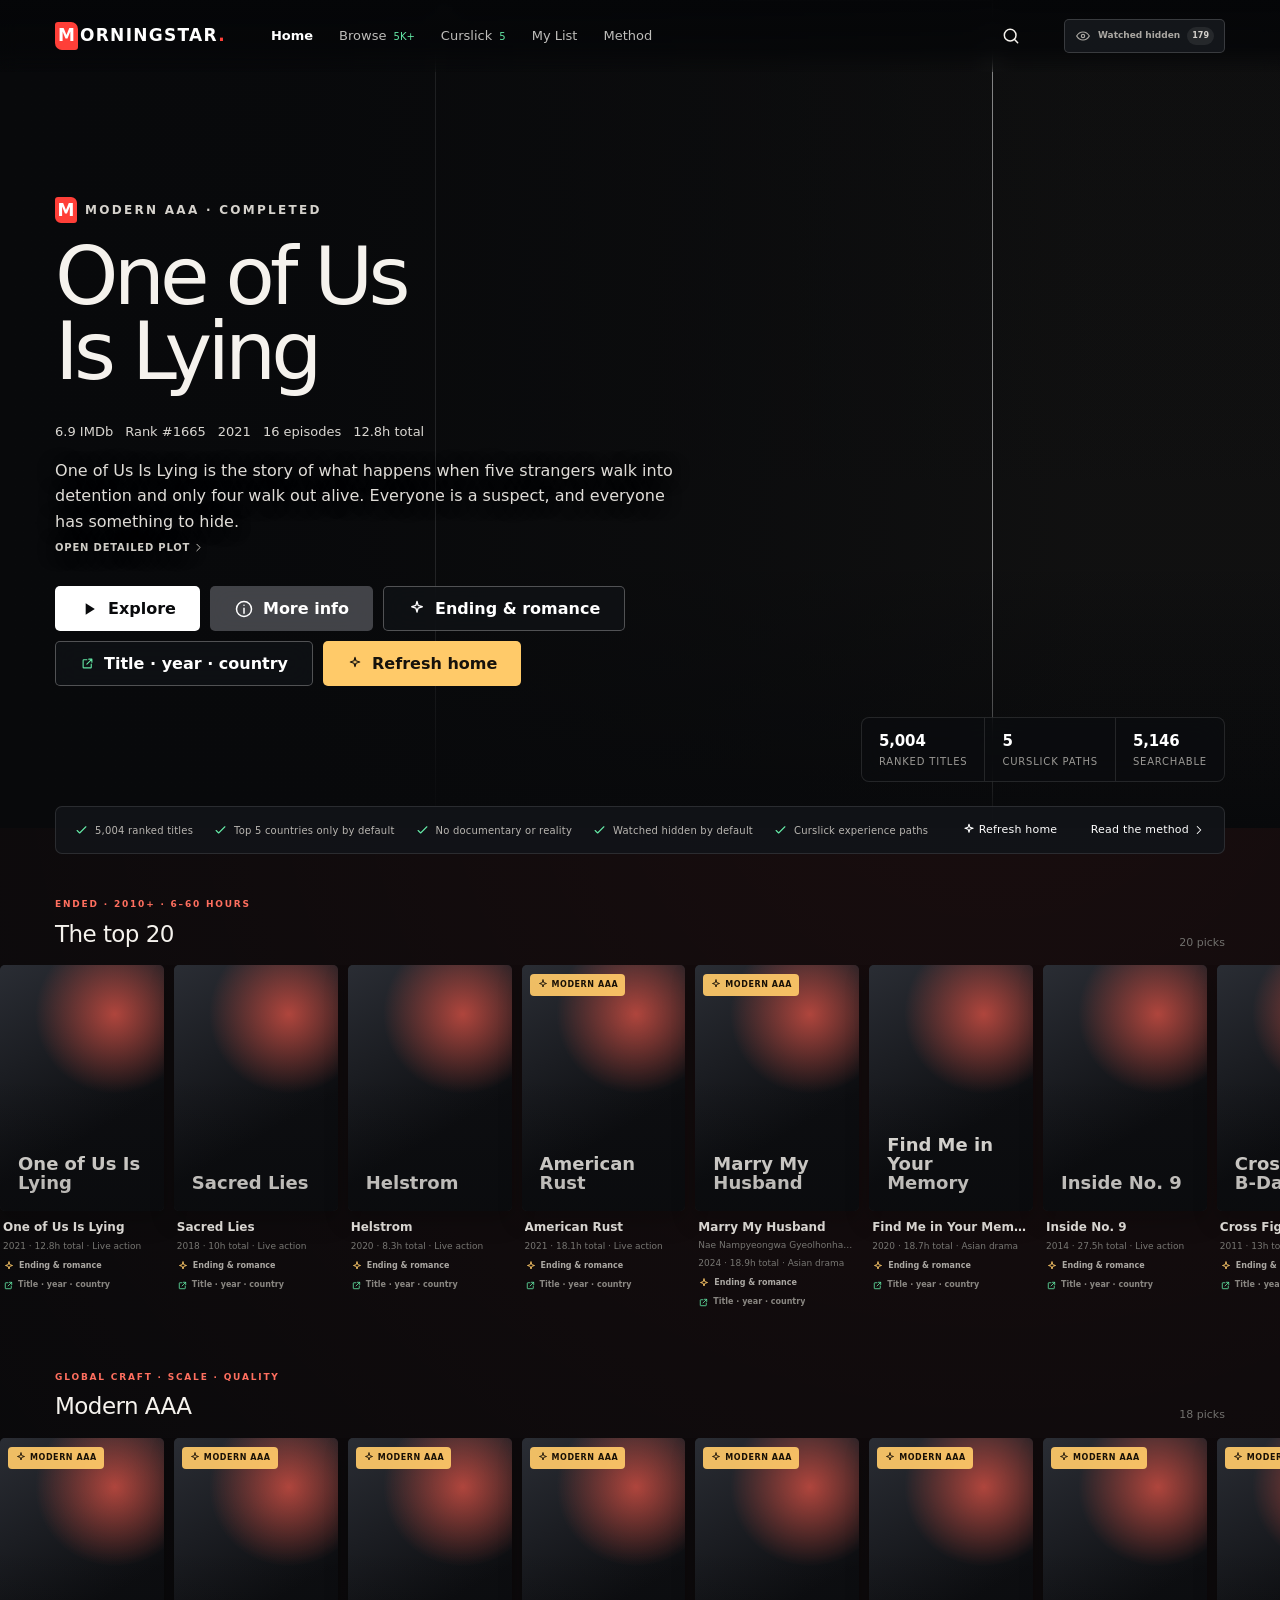
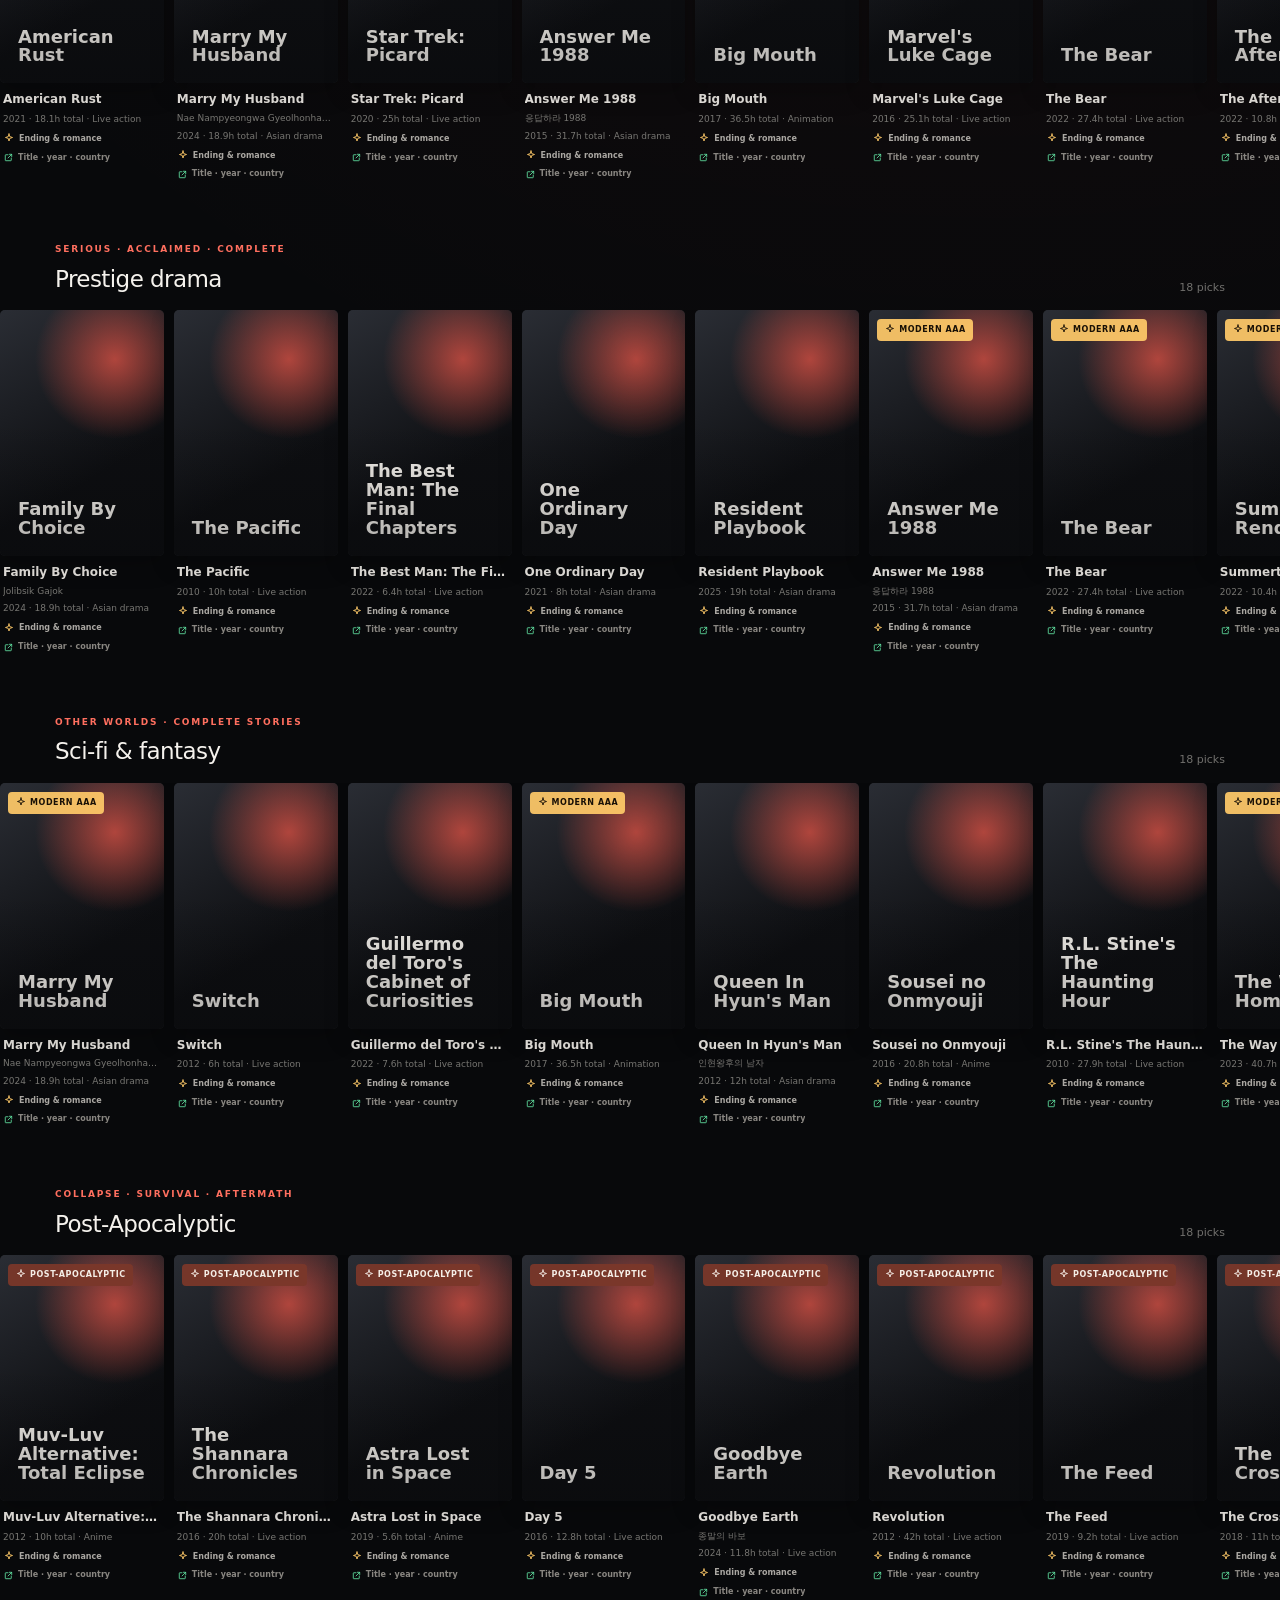
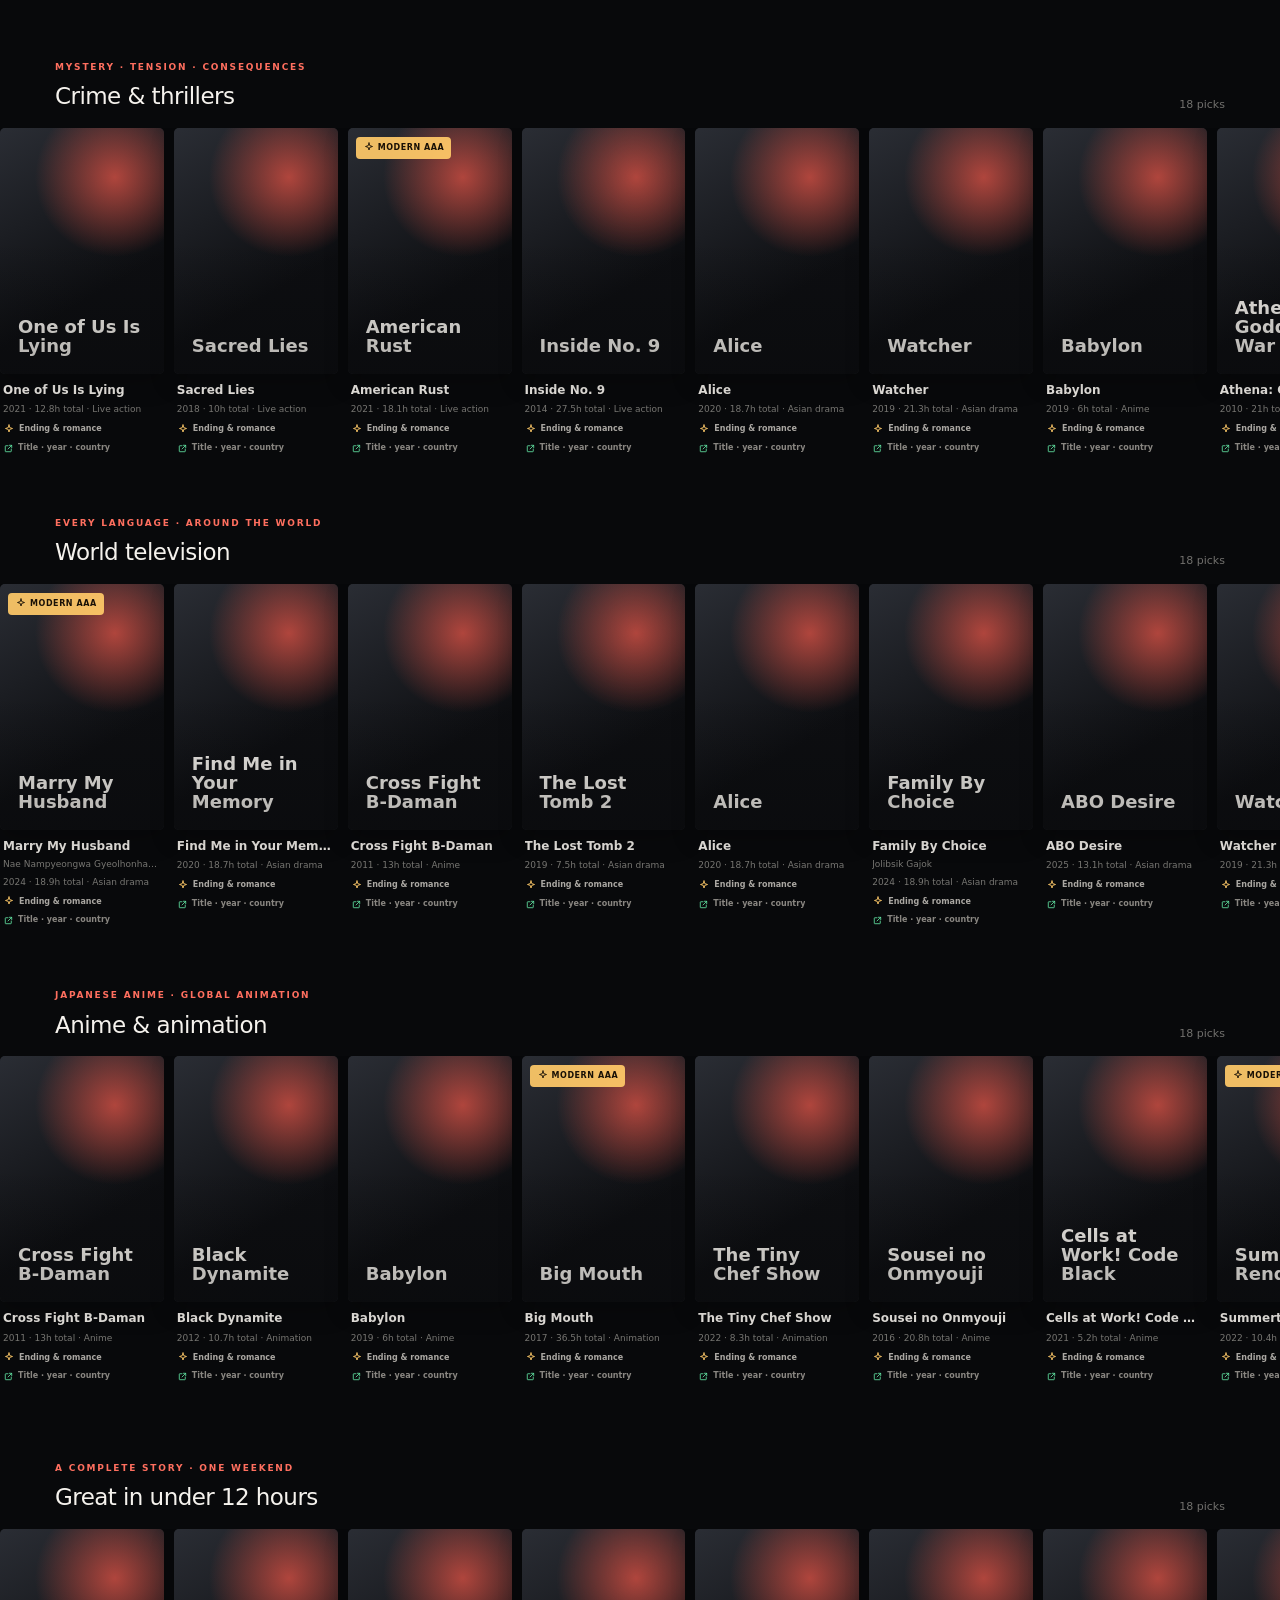
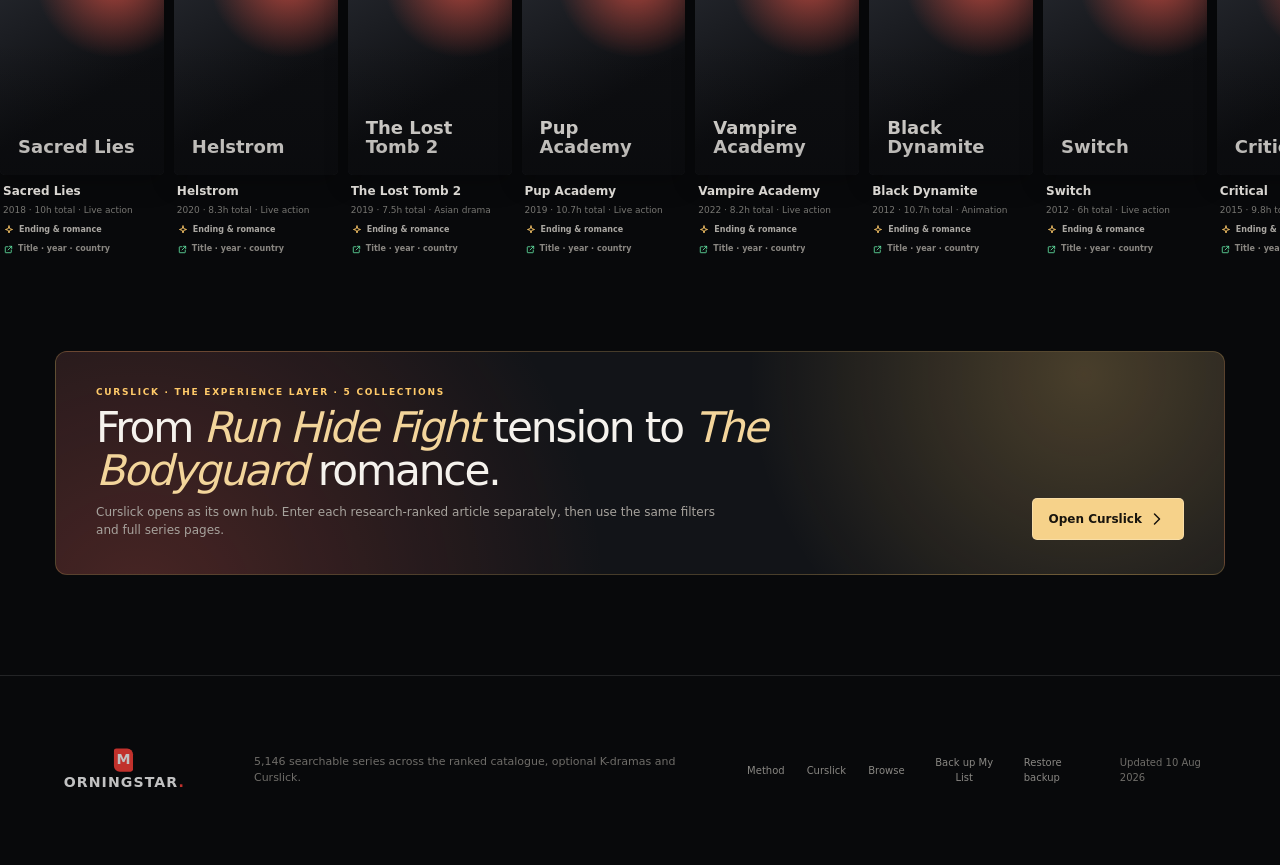
==== index.html @ 31cc055e "Match K-drama duplicates by romanised title and plot fingerprint The first pass only compared Englis" ====
<!doctype html>
<html lang="en">
  <head>
    <meta charset="UTF-8" />
    <meta name="viewport" content="width=device-width, initial-scale=1.0, viewport-fit=cover" />
    <meta name="theme-color" content="#08090b" />
    <meta name="description" content="Morningstar — a portable global television-series catalogue and Curslick discovery experience." />
    <title>Morningstar — Local Edition</title>
    
    <style>
/*! tailwindcss v4.2.1 | MIT License | https://tailwindcss.com */
@layer properties{@supports (((-webkit-hyphens:none)) and (not (margin-trim:inline))) or ((-moz-orient:inline) and (not (color:rgb(from red r g b)))){*,:before,:after{--tw-rotate-x:initial;--tw-rotate-y:initial;--tw-rotate-z:initial;--tw-skew-x:initial;--tw-skew-y:initial;--tw-border-style:solid;--tw-shadow:0 0 #0000;--tw-shadow-color:initial;--tw-shadow-alpha:100%;--tw-inset-shadow:0 0 #0000;--tw-inset-shadow-color:initial;--tw-inset-shadow-alpha:100%;--tw-ring-color:initial;--tw-ring-shadow:0 0 #0000;--tw-inset-ring-color:initial;--tw-inset-ring-shadow:0 0 #0000;--tw-ring-inset:initial;--tw-ring-offset-width:0px;--tw-ring-offset-color:#fff;--tw-ring-offset-shadow:0 0 #0000;--tw-blur:initial;--tw-brightness:initial;--tw-contrast:initial;--tw-grayscale:initial;--tw-hue-rotate:initial;--tw-invert:initial;--tw-opacity:initial;--tw-saturate:initial;--tw-sepia:initial;--tw-drop-shadow:initial;--tw-drop-shadow-color:initial;--tw-drop-shadow-alpha:100%;--tw-drop-shadow-size:initial}::backdrop{--tw-rotate-x:initial;--tw-rotate-y:initial;--tw-rotate-z:initial;--tw-skew-x:initial;--tw-skew-y:initial;--tw-border-style:solid;--tw-shadow:0 0 #0000;--tw-shadow-color:initial;--tw-shadow-alpha:100%;--tw-inset-shadow:0 0 #0000;--tw-inset-shadow-color:initial;--tw-inset-shadow-alpha:100%;--tw-ring-color:initial;--tw-ring-shadow:0 0 #0000;--tw-inset-ring-color:initial;--tw-inset-ring-shadow:0 0 #0000;--tw-ring-inset:initial;--tw-ring-offset-width:0px;--tw-ring-offset-color:#fff;--tw-ring-offset-shadow:0 0 #0000;--tw-blur:initial;--tw-brightness:initial;--tw-contrast:initial;--tw-grayscale:initial;--tw-hue-rotate:initial;--tw-invert:initial;--tw-opacity:initial;--tw-saturate:initial;--tw-sepia:initial;--tw-drop-shadow:initial;--tw-drop-shadow-color:initial;--tw-drop-shadow-alpha:100%;--tw-drop-shadow-size:initial}}}@layer theme{:root,:host{--font-sans:ui-sans-serif, system-ui, sans-serif, "Apple Color Emoji", "Segoe UI Emoji", "Segoe UI Symbol", "Noto Color Emoji";--font-mono:ui-monospace, SFMono-Regular, Menlo, Monaco, Consolas, "Liberation Mono", "Courier New", monospace;--spacing:.25rem;--text-sm:.875rem;--text-sm--line-height:calc(1.25 / .875);--default-transition-duration:.15s;--default-transition-timing-function:cubic-bezier(.4, 0, .2, 1);--default-font-family:var(--font-sans);--default-mono-font-family:var(--font-mono)}}@layer base{*,:after,:before{box-sizing:border-box;border:0 solid;margin:0;padding:0}::backdrop{box-sizing:border-box;border:0 solid;margin:0;padding:0}::-webkit-file-upload-button{box-sizing:border-box;border:0 solid;margin:0;padding:0}::file-selector-button{box-sizing:border-box;border:0 solid;margin:0;padding:0}html,:host{-webkit-text-size-adjust:100%;-moz-tab-size:4;tab-size:4;line-height:1.5;font-family:var(--default-font-family,ui-sans-serif, system-ui, sans-serif, "Apple Color Emoji", "Segoe UI Emoji", "Segoe UI Symbol", "Noto Color Emoji");font-feature-settings:var(--default-font-feature-settings,normal);font-variation-settings:var(--default-font-variation-settings,normal);-webkit-tap-highlight-color:transparent}hr{height:0;color:inherit;border-top-width:1px}abbr:where([title]){-webkit-text-decoration:underline dotted;text-decoration:underline dotted}h1,h2,h3,h4,h5,h6{font-size:inherit;font-weight:inherit}a{color:inherit;-webkit-text-decoration:inherit;-webkit-text-decoration:inherit;-webkit-text-decoration:inherit;-webkit-text-decoration:inherit;text-decoration:inherit}b,strong{font-weight:bolder}code,kbd,samp,pre{font-family:var(--default-mono-font-family,ui-monospace, SFMono-Regular, Menlo, Monaco, Consolas, "Liberation Mono", "Courier New", monospace);font-feature-settings:var(--default-mono-font-feature-settings,normal);font-variation-settings:var(--default-mono-font-variation-settings,normal);font-size:1em}small{font-size:80%}sub,sup{vertical-align:baseline;font-size:75%;line-height:0;position:relative}sub{bottom:-.25em}sup{top:-.5em}table{text-indent:0;border-color:inherit;border-collapse:collapse}:-moz-focusring{outline:auto}progress{vertical-align:baseline}summary{display:list-item}ol,ul,menu{list-style:none}img,svg,video,canvas,audio,iframe,embed,object{vertical-align:middle;display:block}img,video{max-width:100%;height:auto}button,input,select,optgroup,textarea{font:inherit;font-feature-settings:inherit;font-variation-settings:inherit;letter-spacing:inherit;color:inherit;opacity:1;background-color:#0000;border-radius:0}::-webkit-file-upload-button{font:inherit;font-feature-settings:inherit;font-variation-settings:inherit;letter-spacing:inherit;color:inherit;opacity:1;background-color:#0000;border-radius:0}::file-selector-button{font:inherit;font-feature-settings:inherit;font-variation-settings:inherit;letter-spacing:inherit;color:inherit;opacity:1;background-color:#0000;border-radius:0}:where(select:-webkit-any([multiple],[size])) optgroup{font-weight:bolder}:where(select:is([multiple],[size])) optgroup{font-weight:bolder}:where(select:-webkit-any([multiple],[size])) optgroup option{padding-inline-start:20px}:where(select:is([multiple],[size])) optgroup option{padding-inline-start:20px}::-webkit-file-upload-button{margin-inline-end:4px}::file-selector-button{margin-inline-end:4px}::placeholder{opacity:1}@supports (not ((-webkit-appearance:-apple-pay-button))) or (contain-intrinsic-size:1px){::placeholder{color:currentColor}@supports (color:color-mix(in lab, red, red)){::placeholder{color:color-mix(in oklab, currentcolor 50%, transparent)}}}textarea{resize:vertical}::-webkit-search-decoration{-webkit-appearance:none}::-webkit-date-and-time-value{min-height:1lh;text-align:inherit}::-webkit-datetime-edit{display:inline-flex}::-webkit-datetime-edit-fields-wrapper{padding:0}::-webkit-datetime-edit{padding-block-start:0;padding-block-end:0}::-webkit-datetime-edit-year-field{padding-block-start:0;padding-block-end:0}::-webkit-datetime-edit-month-field{padding-block-start:0;padding-block-end:0}::-webkit-datetime-edit-day-field{padding-block-start:0;padding-block-end:0}::-webkit-datetime-edit-hour-field{padding-block-start:0;padding-block-end:0}::-webkit-datetime-edit-minute-field{padding-block-start:0;padding-block-end:0}::-webkit-datetime-edit-second-field{padding-block-start:0;padding-block-end:0}::-webkit-datetime-edit-millisecond-field{padding-block-start:0;padding-block-end:0}::-webkit-datetime-edit-meridiem-field{padding-block-start:0;padding-block-end:0}::-webkit-calendar-picker-indicator{line-height:1}:-moz-ui-invalid{box-shadow:none}button{-webkit-appearance:button;appearance:button}input:where([type=button],[type=reset],[type=submit]){-webkit-appearance:button;appearance:button}::-webkit-file-upload-button{-webkit-appearance:button;appearance:button}::file-selector-button{-webkit-appearance:button;appearance:button}::-webkit-inner-spin-button{height:auto}::-webkit-outer-spin-button{height:auto}[hidden]:where(:not([hidden=until-found])){display:none!important}}@layer components;@layer utilities{.collapse{visibility:collapse}.invisible{visibility:hidden}.visible{visibility:visible}.absolute{position:absolute}.fixed{position:fixed}.relative{position:relative}.static{position:static}.sticky{position:sticky}.start:not(:-webkit-any(:lang(ae),:lang(ar),:lang(arc),:lang(bcc),:lang(bqi),:lang(ckb),:lang(dv),:lang(fa),:lang(glk),:lang(he),:lang(ku),:lang(mzn),:lang(nqo),:lang(pnb),:lang(ps),:lang(sd),:lang(ug),:lang(ur),:lang(yi))){left:var(--spacing)}.start:not(:is(:lang(ae),:lang(ar),:lang(arc),:lang(bcc),:lang(bqi),:lang(ckb),:lang(dv),:lang(fa),:lang(glk),:lang(he),:lang(ku),:lang(mzn),:lang(nqo),:lang(pnb),:lang(ps),:lang(sd),:lang(ug),:lang(ur),:lang(yi))){left:var(--spacing)}.start:-webkit-any(:lang(ae),:lang(ar),:lang(arc),:lang(bcc),:lang(bqi),:lang(ckb),:lang(dv),:lang(fa),:lang(glk),:lang(he),:lang(ku),:lang(mzn),:lang(nqo),:lang(pnb),:lang(ps),:lang(sd),:lang(ug),:lang(ur),:lang(yi)){right:var(--spacing)}.start:is(:lang(ae),:lang(ar),:lang(arc),:lang(bcc),:lang(bqi),:lang(ckb),:lang(dv),:lang(fa),:lang(glk),:lang(he),:lang(ku),:lang(mzn),:lang(nqo),:lang(pnb),:lang(ps),:lang(sd),:lang(ug),:lang(ur),:lang(yi)){right:var(--spacing)}.end:not(:-webkit-any(:lang(ae),:lang(ar),:lang(arc),:lang(bcc),:lang(bqi),:lang(ckb),:lang(dv),:lang(fa),:lang(glk),:lang(he),:lang(ku),:lang(mzn),:lang(nqo),:lang(pnb),:lang(ps),:lang(sd),:lang(ug),:lang(ur),:lang(yi))){right:var(--spacing)}.end:not(:is(:lang(ae),:lang(ar),:lang(arc),:lang(bcc),:lang(bqi),:lang(ckb),:lang(dv),:lang(fa),:lang(glk),:lang(he),:lang(ku),:lang(mzn),:lang(nqo),:lang(pnb),:lang(ps),:lang(sd),:lang(ug),:lang(ur),:lang(yi))){right:var(--spacing)}.end:-webkit-any(:lang(ae),:lang(ar),:lang(arc),:lang(bcc),:lang(bqi),:lang(ckb),:lang(dv),:lang(fa),:lang(glk),:lang(he),:lang(ku),:lang(mzn),:lang(nqo),:lang(pnb),:lang(ps),:lang(sd),:lang(ug),:lang(ur),:lang(yi)){left:var(--spacing)}.end:is(:lang(ae),:lang(ar),:lang(arc),:lang(bcc),:lang(bqi),:lang(ckb),:lang(dv),:lang(fa),:lang(glk),:lang(he),:lang(ku),:lang(mzn),:lang(nqo),:lang(pnb),:lang(ps),:lang(sd),:lang(ug),:lang(ur),:lang(yi)){left:var(--spacing)}.isolate{isolation:isolate}.container{width:100%}@media (min-width:40rem){.container{max-width:40rem}}@media (min-width:48rem){.container{max-width:48rem}}@media (min-width:64rem){.container{max-width:64rem}}@media (min-width:80rem){.container{max-width:80rem}}@media (min-width:96rem){.container{max-width:96rem}}.block{display:block}.flex{display:flex}.grid{display:grid}.hidden{display:none}.inline{display:inline}.list-item{display:list-item}.table{display:table}.grow{flex-grow:1}.transform{transform:var(--tw-rotate-x,) var(--tw-rotate-y,) var(--tw-rotate-z,) var(--tw-skew-x,) var(--tw-skew-y,)}.rounded{border-radius:.25rem}.border{border-style:var(--tw-border-style);border-width:1px}.text-sm{font-size:var(--text-sm);line-height:var(--tw-leading,var(--text-sm--line-height))}.capitalize{text-transform:capitalize}.shadow{--tw-shadow:0 1px 3px 0 var(--tw-shadow-color,#0000001a), 0 1px 2px -1px var(--tw-shadow-color,#0000001a);box-shadow:var(--tw-inset-shadow), var(--tw-inset-ring-shadow), var(--tw-ring-offset-shadow), var(--tw-ring-shadow), var(--tw-shadow)}.ring{--tw-ring-shadow:var(--tw-ring-inset,) 0 0 0 calc(1px + var(--tw-ring-offset-width)) var(--tw-ring-color,currentcolor);box-shadow:var(--tw-inset-shadow), var(--tw-inset-ring-shadow), var(--tw-ring-offset-shadow), var(--tw-ring-shadow), var(--tw-shadow)}.blur{--tw-blur:blur(8px);filter:var(--tw-blur,) var(--tw-brightness,) var(--tw-contrast,) var(--tw-grayscale,) var(--tw-hue-rotate,) var(--tw-invert,) var(--tw-saturate,) var(--tw-sepia,) var(--tw-drop-shadow,)}.filter{filter:var(--tw-blur,) var(--tw-brightness,) var(--tw-contrast,) var(--tw-grayscale,) var(--tw-hue-rotate,) var(--tw-invert,) var(--tw-saturate,) var(--tw-sepia,) var(--tw-drop-shadow,)}.transition{transition-property:color,background-color,border-color,outline-color,text-decoration-color,fill,stroke,--tw-gradient-from,--tw-gradient-via,--tw-gradient-to,opacity,box-shadow,transform,translate,scale,rotate,filter,-webkit-backdrop-filter,backdrop-filter,display,content-visibility,overlay,pointer-events;transition-timing-function:var(--tw-ease,var(--default-transition-timing-function));transition-duration:var(--tw-duration,var(--default-transition-duration))}}:root{--ink:#f5f2ed;--muted:#a8a6a2;--dim:#71706d;--night:#08090b;--panel:#121418;--panel-2:#191c21;--line:#ffffff1c;--red:#ff3f38;--coral:#ff6f5f;--green:#63e6a4;--amber:#ffca69}*{box-sizing:border-box}html{scroll-behavior:smooth;background:var(--night)}body{background:var(--night);color:var(--ink);font-family:var(--font-geist-sans), Arial, sans-serif;margin:0;overflow-x:hidden}button,input,select{font:inherit}button,a{-webkit-tap-highlight-color:transparent}button{color:inherit}button:focus-visible{outline:2px solid var(--coral);outline-offset:3px}a:focus-visible{outline:2px solid var(--coral);outline-offset:3px}select:focus-visible{outline:2px solid var(--coral);outline-offset:3px}input:focus-visible{outline:2px solid var(--coral);outline-offset:3px}.modal-open{overflow:hidden}.site-root{background:radial-gradient(circle at 78% 12%, #ff453a12, transparent 28%), var(--night);min-height:100vh}.site-header{z-index:80;-webkit-backdrop-filter:blur(10px);backdrop-filter:blur(10px);background:linear-gradient(#050608fa,#050608cc 68%,#0000);align-items:center;gap:34px;height:72px;padding:0 4.3vw;transition:background .25s;display:flex;position:fixed;top:0;bottom:auto;left:0;right:0}.wordmark,.footer-mark{color:#fff;letter-spacing:.075em;cursor:pointer;background:0 0;border:0;padding:0;font-size:17px;font-weight:830}.wordmark span,.footer-mark span{color:#fff;background:var(--red);letter-spacing:0;border-radius:3px 7px;justify-content:center;align-items:center;width:23px;height:28px;margin-right:2px;display:inline-flex}.wordmark i,.footer-mark i{color:var(--red);font-style:normal}.site-header nav{align-items:center;gap:4px;display:flex}.site-header nav button{color:#bebdba;cursor:pointer;background:0 0;border:0;padding:9px 11px;font-size:13px;font-weight:540;transition:color .2s}.site-header nav button:hover,.site-header nav button.active{color:#fff}.site-header nav button.active{font-weight:720}.site-header nav span{color:var(--green);margin-left:3px;font-size:10px}.header-search{border:1px solid #0000;align-items:center;width:38px;height:38px;margin-left:auto;transition:width .3s,background .3s,border .3s;display:flex;position:relative;overflow:hidden}.header-search>svg{z-index:1;position:absolute;left:8px}.header-search input{opacity:0;pointer-events:none;color:#fff;background:0 0;border:0;outline:none;width:100%;height:100%;padding:0 34px 0 36px;font-size:13px}.header-search>button{cursor:pointer;background:0 0;border:0;position:absolute;top:0;bottom:0;left:0;right:0}.header-search.open{background:#060709d1;border-color:#ffffff73;width:min(290px,24vw)}.header-search.open input{opacity:1;pointer-events:auto}.header-search.open>button{width:34px;left:auto}.history-toggle{color:#aaa7a2;cursor:pointer;background:#191b20c7;border:1px solid #ffffff29;border-radius:5px;align-items:center;gap:7px;min-height:34px;padding:0 10px;font-size:9px;font-weight:720;transition:color .2s,border-color .2s,background .2s;display:flex}.history-toggle b{color:#d5d2cd;background:#ffffff14;border-radius:999px;min-width:23px;padding:3px 5px;font-size:8px}.history-toggle.active{color:#fff;background:#1e7e5257;border-color:#63e6a46b}.history-toggle.active b{color:#08130e;background:var(--green)}.mobile-menu{background:0 0;border:0;padding:4px;display:none}.hero{background:#111;align-items:flex-end;min-height:min(830px,92vh);display:flex;position:relative;overflow:hidden}.hero-art{object-fit:cover;object-position:center 22%;filter:saturate(.9)contrast(1.04);width:66%;height:100%;position:absolute;top:0;bottom:0;left:auto;right:0}.hero-vignette{background:linear-gradient(90deg,#08090b 0%,#08090bf7 24%,#08090b9e 55%,#08090b14 85%),linear-gradient(#08090b33 0%,#0000 68%,#08090b 100%);position:absolute;top:0;bottom:0;left:0;right:0}.hero-content{z-index:2;width:min(680px,53vw);padding:150px 0 142px 4.3vw;position:relative}.hero-overline{color:#d5d2cc;letter-spacing:.19em;align-items:center;gap:8px;font-size:12px;font-weight:750;display:flex}.hero-overline span{color:#fff;background:var(--red);letter-spacing:0;border-radius:3px 6px;place-items:center;width:22px;height:26px;font-size:17px;display:inline-grid}.hero h1{letter-spacing:-.06em;text-wrap:balance;max-width:640px;margin:16px 0 12px;font-size:clamp(48px,6.3vw,96px);line-height:.92}.hero-title-row{align-items:flex-end;gap:16px;max-width:690px;display:flex}.hero-title-row h1{margin-right:0}.hero-meta{flex-wrap:wrap;align-items:center;gap:12px;margin:22px 0 17px;font-size:13px;display:flex}.hero-meta b{color:#dad7d2;font-weight:520}.hero-meta .hero-watched{color:var(--green);align-items:center;gap:4px;display:inline-flex}.hero-plot{color:#e0ddd8;text-shadow:0 2px 18px #000;max-width:610px;margin:0;font-size:16px;line-height:1.58}.hero-plot-button{color:#e0ddd8;text-align:left;cursor:pointer;text-shadow:0 2px 18px #000;background:0 0;border:0;max-width:620px;padding:0;display:block}.hero-plot-button>span{font-size:16px;line-height:1.58;display:block}.hero-plot-button small{color:#cfccc6;text-transform:uppercase;letter-spacing:.08em;align-items:center;gap:2px;margin-top:6px;font-size:10px;font-weight:720;display:inline-flex}.hero-plot-button:hover small{color:#fff}.hero-actions{flex-wrap:wrap;gap:10px;margin-top:28px;display:flex}.hero-actions button,.hero-actions a{cursor:pointer;border:0;border-radius:5px;align-items:center;gap:9px;min-height:45px;padding:0 24px;font-weight:720;text-decoration:none;transition:transform .18s,background .18s;display:inline-flex}.hero-actions button:hover,.hero-actions a:hover{transform:translateY(-2px)}.hero-play{color:#090a0c;background:#fff}.hero-play:hover{background:#e7e4df}.hero-info{color:#fff;-webkit-backdrop-filter:blur(12px);backdrop-filter:blur(12px);background:#595b60b8}.hero-info:hover{background:#74767bc2}.hero-refresh{color:#16120c;background:var(--amber)}.hero-refresh:hover{background:#ffe1a2}.hero-chatgpt{color:#fff;-webkit-backdrop-filter:blur(12px);backdrop-filter:blur(12px);background:#111317c2;border:1px solid #ffffff47!important}.hero-chatgpt:hover{background:#282b32e6}.simple-chatgpt-action svg{color:var(--green)}.hero-stats{z-index:3;border:1px solid var(--line);-webkit-backdrop-filter:blur(15px);backdrop-filter:blur(15px);background:#0c0d10a8;border-radius:8px;grid-template-columns:repeat(3,auto);gap:0;display:grid;position:absolute;bottom:46px;right:4.3vw;overflow:hidden}.hero-stats span{border-right:1px solid var(--line);color:#9b9995;text-transform:uppercase;letter-spacing:.08em;flex-direction:column;gap:2px;min-width:106px;padding:12px 17px;font-size:10px;display:flex}.hero-stats span:last-child{border:0}.hero-stats strong{color:#fff;letter-spacing:-.01em;font-size:15px}.home-rails{z-index:4;margin-top:-22px;padding-bottom:100px;position:relative}.promise-strip{border:1px solid var(--line);color:#b8b5b0;letter-spacing:.02em;scrollbar-width:none;background:#121418eb;border-radius:7px;align-items:center;gap:20px;width:calc(100% - 8.6vw);min-height:48px;margin:0 4.3vw 44px;padding:0 18px;font-size:10px;display:flex;overflow-x:auto}.promise-strip::-webkit-scrollbar{display:none}.promise-strip span{white-space:nowrap;align-items:center;gap:6px;display:flex}.promise-strip span svg{color:var(--green)}.promise-strip button{color:#fff;cursor:pointer;background:0 0;border:0;align-items:center;gap:3px;margin-left:auto;font-size:11px;display:flex}.rail-section{margin:0 0 49px}.section-heading{justify-content:space-between;align-items:end;margin:0 4.3vw 14px;display:flex}.section-heading p,.eyebrow{color:var(--coral);letter-spacing:.2em;margin:0 0 5px;font-size:9px;font-weight:800}.section-heading h2{letter-spacing:-.025em;margin:0;font-size:clamp(19px,1.8vw,27px)}.section-heading>span{color:var(--dim);font-size:11px}.rail-wrap{position:relative}.show-rail{overscroll-behavior-inline:contain;scroll-snap-type:inline proximity;scrollbar-width:none;grid-auto-columns:clamp(154px,12.8vw,220px);grid-auto-flow:column;gap:10px;padding:0 4.3vw 14px;display:grid;overflow-x:auto}.show-rail::-webkit-scrollbar{display:none}.rail-arrow{z-index:10;opacity:0;cursor:pointer;border:0;width:4.3vw;min-width:42px;transition:opacity .2s,background .2s;position:absolute;top:0;bottom:91px}.rail-wrap:hover .rail-arrow{opacity:1}.rail-arrow.left{background:linear-gradient(90deg,#0000,#040506e6);left:0;transform:rotate(180deg)}.rail-arrow.right{background:linear-gradient(90deg,#0000,#040506e6);right:0}.show-card{scroll-snap-align:start;cursor:pointer;min-width:0}.poster-shell{aspect-ratio:2/3;transform-origin:bottom;background:#1b1d22;border-radius:5px;transition:transform .24s,box-shadow .24s;position:relative;overflow:hidden;box-shadow:0 9px 24px #00000038}.poster-shell img{object-fit:cover;width:100%;height:100%;transition:transform .35s,filter .3s;display:block}.poster-fallback{background:radial-gradient(circle at 70% 20%,#ff5b4ba6,#0000 35%),linear-gradient(150deg,#2a2d34,#0d0e11 65%);place-items:end start;width:100%;height:100%;padding:18px;display:grid}.poster-fallback span{font-size:18px;font-weight:800;line-height:1.05}.poster-shade{opacity:.3;background:linear-gradient(#0000,#050607f7);transition:opacity .25s;position:absolute;top:45%;bottom:0;left:0;right:0}.show-card:hover .poster-shell{z-index:3;transform:translateY(-7px)scale(1.025);box-shadow:0 17px 35px #00000075}.show-card:hover .poster-shell img{filter:brightness(.72);transform:scale(1.035)}.show-card:hover .poster-shade{opacity:1}.watched-badge,.top-badge,.aaa-badge,.apocalypse-badge{z-index:2;letter-spacing:.07em;text-transform:uppercase;-webkit-backdrop-filter:blur(8px);backdrop-filter:blur(8px);border-radius:4px;align-items:center;gap:3px;padding:5px 7px;font-size:8px;font-weight:800;display:flex;position:absolute;top:9px}.watched-badge{color:#fff;background:#158f5ae0;left:8px}.aaa-badge{color:#181006;background:#ffca69ed;left:8px}.apocalypse-badge{color:#f5eee7;background:#7b382af0;left:8px}.top-badge{color:#fff;background:#ff3f38e6;left:8px}.watched-badge+.top-badge,.aaa-badge+.top-badge,.apocalypse-badge+.top-badge{top:36px}.list-button{z-index:4;opacity:0;cursor:pointer;background:#060708a6;border:1px solid #ffffff9e;border-radius:50%;place-items:center;width:31px;height:31px;transition:opacity .2s,transform .2s,background .2s;display:grid;position:absolute;top:9px;right:9px;transform:translateY(-3px)}.show-card:hover .list-button,.list-button.active{opacity:1;transform:none}.list-button:focus-visible{opacity:1;transform:none}.list-button.active{background:#23a669d1}.card-reveal{z-index:3;opacity:0;flex-direction:column;gap:5px;transition:opacity .2s,transform .2s;display:flex;position:absolute;bottom:11px;left:12px;right:12px;transform:translateY(7px)}.show-card:hover .card-reveal{opacity:1;transform:none}.card-reveal>span{color:#c2bfba;font-size:10px}.reveal-row{align-items:center;gap:7px;display:flex}.reveal-row strong{color:var(--green);font-size:11px}.mini-play{color:#111;background:#fff;border-radius:50%;place-items:center;width:24px;height:24px;display:grid}.card-copy{padding:9px 3px 0}.card-title-row{align-items:center;gap:5px;min-width:0;display:flex}.card-copy h3{color:#e5e2dd;text-overflow:ellipsis;white-space:nowrap;flex:auto;min-width:0;margin:0;font-size:12px;font-weight:640;line-height:1.3;overflow:hidden}.card-copy p{color:#777672;text-overflow:ellipsis;white-space:nowrap;margin:5px 0 0;font-size:9px;overflow:hidden}.chatgpt-links{flex-wrap:wrap;gap:0 8px;min-width:0;display:flex}.ask-chatgpt-link{color:#aaa7a2;text-overflow:ellipsis;white-space:nowrap;align-items:center;gap:4px;max-width:100%;margin-top:7px;font-size:8px;font-weight:650;line-height:1.35;text-decoration:none;display:inline-flex;overflow:hidden}.ask-chatgpt-link svg{color:var(--amber);flex:none}.ask-chatgpt-link:hover{color:#fff}.simple-chatgpt-link{color:#898681}.simple-chatgpt-link svg{color:var(--green)}.match{color:var(--green);font-weight:750}.browse-cta{border:1px solid var(--line);background:radial-gradient(circle at 85% 10%,#ff4a3e59,#0000 33%),linear-gradient(135deg,#17191e,#0e0f12);border-radius:12px;width:calc(100% - 8.6vw);min-height:250px;margin:85px 4.3vw 0;padding:44px 48px}.browse-cta p{color:var(--coral);text-transform:uppercase;letter-spacing:.18em;margin:0 0 7px;font-size:10px;font-weight:800}.browse-cta h2{letter-spacing:-.05em;max-width:650px;margin:0;font-size:clamp(28px,4vw,52px);line-height:1.04}.browse-cta button{color:#111;cursor:pointer;background:#fff;border:0;border-radius:5px;align-items:center;gap:7px;min-height:42px;margin-top:27px;padding:0 17px;font-weight:700;display:flex}.curslick-cta{background:radial-gradient(circle at 88% 10%,#ffca693b,#0000 32%),radial-gradient(circle at 7% 115%,#ff5d4c3b,#0000 42%),#121418;border:1px solid #ffca6938;border-radius:12px;justify-content:space-between;align-items:end;gap:30px;width:calc(100% - 8.6vw);min-height:198px;margin:82px 4.3vw 0;padding:34px 40px;display:flex;overflow:hidden}.curslick-cta p{color:var(--amber);letter-spacing:.19em;margin:0 0 8px;font-size:9px;font-weight:830}.curslick-cta h2{letter-spacing:-.05em;max-width:690px;margin:0;font-size:clamp(25px,3.3vw,45px);line-height:1}.curslick-cta h2 em{color:#f3d59b;font-style:italic}.curslick-cta span{color:#a7a39d;max-width:640px;margin-top:11px;font-size:12px;line-height:1.55;display:block}.curslick-cta button{color:#18140d;cursor:pointer;background:#f6d28a;border:1px solid #ffffff3d;border-radius:5px;flex:none;align-items:center;gap:5px;min-height:42px;padding:0 16px;font-size:12px;font-weight:800;display:inline-flex}.curslick-cta button:hover{background:#ffe1a2}.page-shell{min-height:80vh;padding:122px 4.3vw 100px}.browse-title{justify-content:space-between;align-items:end;margin-bottom:28px;display:flex}.browse-title h1{letter-spacing:-.055em;margin:0;font-size:clamp(37px,5vw,64px)}.browse-title>p{color:#878580;font-size:12px}.filter-bar{z-index:30;border:1px solid var(--line);-webkit-backdrop-filter:blur(16px);backdrop-filter:blur(16px);background:#0f1114f0;border-radius:9px;grid-template-columns:1.05fr 1.25fr repeat(3,minmax(110px,1fr)) 1.15fr 1.15fr;gap:9px;margin:0 0 34px;padding:12px;display:grid;position:sticky;top:71px}.filter-bar label{flex-direction:column;gap:4px;min-width:0;display:flex}.filter-bar label>span{color:#7d7b77;text-transform:uppercase;letter-spacing:.13em;font-size:8px}.filter-bar select{color:#dedbd6;background:#202329;border:1px solid #ffffff17;border-radius:4px;outline:none;width:100%;height:34px;padding:0 27px 0 9px;font-size:10px}.multi-filter{min-width:0;position:relative}.multi-filter summary{color:#dfdcd6;cursor:pointer;background:#202329;border:1px solid #ffffff17;border-radius:4px;justify-content:space-between;align-items:center;gap:8px;height:100%;min-height:50px;padding:8px 9px;font-size:10px;list-style:none;display:flex}.multi-filter summary::-webkit-details-marker{display:none}.multi-filter summary>span{text-overflow:ellipsis;white-space:nowrap;min-width:0;overflow:hidden}.multi-filter summary small{color:#7d7b77;letter-spacing:.12em;text-transform:uppercase;margin-bottom:3px;font-size:7.5px;font-weight:700;display:block}.multi-filter[open] summary{color:#fff;border-color:#ff6f5f8c}.multi-filter[open] summary>svg{transform:rotate(180deg)}.filter-popover{z-index:60;background:#191b20fc;border:1px solid #ffffff24;border-radius:8px;width:min(420px,100vw - 36px);padding:16px;position:absolute;top:calc(100% + 10px);left:0;box-shadow:0 23px 65px #0000008c}.genre-popover{width:min(720px,100vw - 36px)}.popover-head{border-bottom:1px solid var(--line);justify-content:space-between;align-items:start;gap:15px;padding-bottom:13px;display:flex}.popover-head b{color:#efebe5;font-size:12px;display:block}.popover-head small{color:#77746f;margin-top:3px;font-size:9px;display:block}.popover-head button{color:var(--coral);cursor:pointer;background:0 0;border:0;font-size:9px;font-weight:750}.choice-grid{grid-template-columns:repeat(4,minmax(0,1fr));gap:6px;max-height:295px;margin-top:13px;display:grid;overflow-y:auto}.years-grid{grid-template-columns:repeat(3,1fr)}.choice-grid label{color:#aaa7a1;cursor:pointer;background:#ffffff09;border:1px solid #0000;border-radius:4px;flex-direction:row;align-items:center;gap:7px;min-height:32px;padding:0 8px;font-size:9px;display:flex}.choice-grid label.chosen{color:#fff;background:#2a875b26;border-color:#63e6a440}.choice-grid input{opacity:0;pointer-events:none;position:absolute}.choice-grid .box{color:#0000;border:1px solid #5c5b58;border-radius:3px;flex:none;place-items:center;width:15px;height:15px;display:grid}.choice-grid label.chosen .box{color:#08110c;border-color:var(--green);background:var(--green)}.choice-grid .aaa-choice{color:var(--amber)}.genre-mode{grid-template-columns:1fr 1fr;gap:7px;margin-top:13px;display:grid}.genre-mode button{color:#aaa7a1;cursor:pointer;background:#202329;border:1px solid #ffffff17;border-radius:5px;flex-direction:column;justify-content:center;align-items:start;min-height:48px;padding:7px 11px;display:flex}.genre-mode button.active{color:#fff;background:#892f2733;border-color:#ff6f5f8c}.genre-mode b{letter-spacing:.1em;font-size:9px}.genre-mode span{color:#7f7c77;margin-top:2px;font-size:8px}.watched-control{cursor:pointer;background:#202329;border:1px solid #ffffff17;border-radius:4px;align-items:center;min-height:50px;padding:7px 9px;flex-direction:row!important;gap:8px!important}.watched-control input{opacity:0;pointer-events:none;position:absolute}.watched-control .watched-box{color:#0000;border:1px solid #64625f;border-radius:4px;flex:none;place-items:center;width:21px;height:21px;display:grid}.watched-control.active{background:#20684733;border-color:#63e6a459}.watched-control.active .watched-box{color:#07110b;border-color:var(--green);background:var(--green)}.kdrama-control.active{background:#34539738;border-color:#80a8ff73}.kdrama-control.active .watched-box{color:#08111e;background:#8eb5ff;border-color:#8eb5ff}.kdrama-control small{color:#7f94b9}.filter-bar .watched-control>span:last-child{color:#d8d4ce;text-transform:none;letter-spacing:0;min-width:0}.spin-button{color:#f9d690;letter-spacing:.04em;text-transform:uppercase;cursor:pointer;background:#ffca6917;border:1px solid #ffca695c;border-radius:4px;justify-content:center;align-items:center;gap:5px;min-height:25px;margin-top:4px;padding:0 8px;font-size:8px;font-weight:800;display:inline-flex}.spin-button:hover{background:#ffca692b;border-color:#ffca69b8}.watched-control b{text-overflow:ellipsis;white-space:nowrap;font-size:9px;display:block;overflow:hidden}.watched-control small{color:#77746f;white-space:nowrap;margin-top:2px;font-size:7.5px;display:block}.show-grid{grid-template-columns:repeat(8,minmax(0,1fr));gap:30px 10px;display:grid}.load-more{cursor:pointer;background:#1c1f24;border:1px solid #ffffff47;border-radius:5px;align-items:center;gap:10px;min-height:45px;margin:55px auto 0;padding:0 20px;font-weight:650;display:flex}.load-more span{color:#85837f;font-size:10px}.empty-state{text-align:center;flex-direction:column;justify-content:center;align-items:center;min-height:420px;display:flex}.empty-state>div{border:1px solid var(--line);color:#777;background:#14161a;border-radius:50%;place-items:center;width:76px;height:76px;display:grid}.empty-state h2{margin:20px 0 5px;font-size:25px}.empty-state p{color:#83817d}.empty-state button{color:#111;cursor:pointer;background:#fff;border:0;border-radius:5px;margin-top:12px;padding:10px 17px;font-weight:700}.method-view{max-width:1320px;margin:0 auto}.method-hero{max-width:900px;padding:56px 0 75px}.method-hero h1{letter-spacing:-.065em;margin:10px 0 20px;font-size:clamp(52px,8vw,104px);line-height:.92}.method-hero>p:last-child{color:#aaa7a2;max-width:730px;font-size:19px;line-height:1.55}.method-grid{grid-template-columns:repeat(4,1fr);gap:10px;display:grid}.method-grid article{border:1px solid var(--line);background:linear-gradient(150deg,#191b20,#101114);border-radius:8px;min-height:260px;padding:24px}.method-grid span{color:var(--coral);font-family:var(--font-geist-mono);font-size:11px}.method-grid h2{letter-spacing:-.04em;margin:75px 0 10px;font-size:22px}.method-grid p{color:#96938e;margin:0;font-size:13px;line-height:1.6}.method-panel,.sources-panel{border:1px solid var(--line);background:radial-gradient(circle at 5% 100%,#ff493d2b,#0000 37%),#121418;border-radius:12px;grid-template-columns:.8fr 1.2fr;gap:70px;margin-top:85px;padding:54px;display:grid}.method-panel h2,.sources-panel h2{letter-spacing:-.045em;margin:7px 0 0;font-size:32px}.method-panel>p,.sources-panel>p{color:#b3b0aa;margin:0;font-size:15px;line-height:1.75}.aaa-method{background:radial-gradient(circle at 92% 8%,#ffca6924,#0000 34%),#121418}.chatgpt-method{background:radial-gradient(circle at 5% 100%,#ffca6921,#0000 37%),#121418}.chatgpt-method>a{color:#eeeae4;background:#ffffff0a;border:1px solid #ffffff2e;border-radius:4px;grid-column:1/-1;justify-self:start;align-items:center;gap:6px;padding:10px 13px;font-size:11px;font-weight:700;text-decoration:none;display:inline-flex}.chatgpt-method>a:hover{background:#ffffff17}.sources-panel{background:#101216}.source-links{flex-wrap:wrap;grid-column:1/-1;gap:10px;display:flex}.source-links a{border:1px solid var(--line);color:#d1cec8;border-radius:4px;align-items:center;gap:6px;padding:9px 12px;font-size:11px;text-decoration:none;display:flex}.clk-hub{max-width:1420px;margin:0 auto}.clk-hub-hero{border-bottom:1px solid #ffca6933;grid-template-columns:minmax(0,1fr) 230px;align-items:end;gap:60px;padding:48px 0 72px;display:grid;position:relative}.clk-hub-hero:before{z-index:-1;content:"";pointer-events:none;background:radial-gradient(circle at 12% 70%,#ff4e3d3b,#0000 34%),radial-gradient(circle at 78% 22%,#ffca692e,#0000 31%);height:510px;position:absolute;top:-80px;bottom:auto;left:0;right:0}.clk-hub-hero h1{letter-spacing:-.073em;text-wrap:balance;max-width:950px;margin:14px 0 23px;font-size:clamp(54px,7.4vw,108px);line-height:.9}.clk-hub-hero>div>p:last-child{color:#b4b0a9;max-width:850px;margin:0;font-size:17px;line-height:1.72}.clk-hub-hero aside{border-left:1px solid #ffca696b;padding:23px 0 8px 25px}.clk-hub-hero aside span{color:#f9d690;letter-spacing:-.08em;font-family:Georgia,serif;font-size:82px;line-height:.76;display:block}.clk-hub-hero aside p{color:#a8a198;letter-spacing:.1em;text-transform:uppercase;margin:18px 0 0;font-size:10px;font-weight:780;line-height:1.55}.clk-principles{grid-template-columns:repeat(3,1fr);gap:9px;margin:28px 0 84px;display:grid}.clk-principles article{border:1px solid var(--line);background:linear-gradient(150deg,#ffffff0b,#ffffff03);border-radius:8px;min-height:142px;padding:23px}.clk-principles svg{color:var(--amber)}.clk-principles p{color:#efebe5;margin:24px 0 7px;font-size:13px;font-weight:760}.clk-principles span{color:#8e8a84;max-width:360px;font-size:11px;line-height:1.55;display:block}.clk-library-heading{justify-content:space-between;align-items:end;gap:40px;margin-bottom:25px;display:flex}.clk-library-heading h2{letter-spacing:-.055em;margin:5px 0 0;font-size:clamp(36px,4vw,58px)}.clk-library-heading>p{color:#8f8a83;text-align:right;max-width:430px;margin:0;font-size:12px;line-height:1.6}.clk-collection-grid{grid-template-columns:repeat(2,minmax(0,1fr));gap:14px;display:grid}.clk-collection-card{background:#121418;border:1px solid #ffffff1f;border-radius:12px;transition:transform .22s,border-color .22s;overflow:hidden}.clk-collection-card:hover{border-color:#ffca6959;transform:translateY(-3px)}.clk-collection-visual{cursor:pointer;background:radial-gradient(circle at 50% 0,#ffca6933,#0000 45%),#191b20;border:0;width:100%;height:360px;padding:0;position:relative;overflow:hidden}.clk-collection-visual>div{grid-template-columns:repeat(3,1fr);align-items:end;gap:9px;display:grid;position:absolute;top:27px;bottom:0;left:34px;right:34px}.clk-collection-visual img{object-fit:cover;border:1px solid #ffffff29;border-radius:7px 7px 0 0;width:100%;height:300px;display:block;box-shadow:0 18px 45px #0000008c}.clk-collection-visual img:first-child{height:318px;transform:translateY(4px)rotate(-2.2deg)}.clk-collection-visual img:nth-child(2){z-index:2;height:330px}.clk-collection-visual img:nth-child(3){height:318px;transform:translateY(4px)rotate(2.2deg)}.clk-issue-number{z-index:4;color:#21180a;background:#f7d38d;border-radius:50%;place-items:center;width:47px;height:47px;font-family:Georgia,serif;font-size:19px;font-weight:800;display:grid;position:absolute;top:18px;left:20px;box-shadow:0 8px 24px #0006}.clk-collection-copy{padding:25px 27px 28px}.clk-collection-copy>p{color:#dfb967;letter-spacing:.09em;text-transform:uppercase;margin:0 0 10px;font-size:9px;font-weight:760}.clk-collection-copy>button:not(.clk-open-button){text-align:left;cursor:pointer;background:0 0;border:0;justify-content:space-between;align-items:center;width:100%;padding:0;display:flex}.clk-collection-copy h2{letter-spacing:-.052em;max-width:510px;margin:0;font-size:clamp(27px,3vw,42px);line-height:.98}.clk-collection-copy>span{color:#a09c95;-webkit-line-clamp:3;-webkit-box-orient:vertical;margin-top:16px;font-size:12px;line-height:1.62;display:-webkit-box;overflow:hidden}.clk-open-button,.clk-back{cursor:pointer;border:0;align-items:center;gap:6px;font-weight:760;display:inline-flex}.clk-open-button{color:#20170a;background:#f5d28b;border-radius:4px;min-height:38px;margin-top:22px;padding:0 13px;font-size:10px}.clk-back{color:#c9c1b4;letter-spacing:.06em;text-transform:uppercase;background:0 0;margin:4px 0 18px;padding:8px 0;font-size:10px}.clk-back svg{transform:rotate(180deg)}.kdrama-intro{background:radial-gradient(circle at 4% 100%,#405db62e,#0000 40%),#12151b;border:1px solid #80a8ff30;border-radius:9px;grid-template-columns:.85fr 1.15fr;gap:55px;margin:-4px 0 28px;padding:27px 30px;display:grid}.kdrama-intro h2{letter-spacing:-.04em;max-width:520px;margin:7px 0 0;font-size:25px;line-height:1.05}.kdrama-intro>p{color:#aaaeb9;margin:0;font-size:12px;line-height:1.7}.curslick-view{max-width:1420px;margin:0 auto}.curslick-hero{border-bottom:1px solid var(--line);grid-template-columns:minmax(0,1fr) 250px;gap:45px;padding:33px 0 62px;display:grid;position:relative}.curslick-hero:before{z-index:-1;content:"";pointer-events:none;background:radial-gradient(circle at 75% 30%,#ffca6929,#0000 28%),radial-gradient(circle at 22% 75%,#ff4d402e,#0000 34%);height:420px;position:absolute;top:0;bottom:0;left:0;right:0}.curslick-overline{color:#a9a59d;margin:18px 0 11px;font-size:12px}.curslick-overline em{color:#f4dfb8;font-family:Georgia,serif;font-size:15px}.curslick-hero h1{letter-spacing:-.07em;text-wrap:balance;max-width:860px;margin:0;font-size:clamp(48px,7vw,100px);line-height:.91}.curslick-hero-copy>p:last-child{color:#b4b0aa;max-width:810px;margin:21px 0 0;font-size:16px;line-height:1.72}.curslick-hero-aside{border-left:1px solid #ffca6959;align-self:end;padding:22px 0 8px 24px}.curslick-hero-aside span{color:#ffe2a7;letter-spacing:-.08em;font-family:Georgia,serif;font-size:74px;line-height:.8;display:block}.curslick-hero-aside p{color:#aaa69e;letter-spacing:.08em;text-transform:uppercase;margin:14px 0 0;font-size:10px;font-weight:740;line-height:1.55}.curslick-library{background:#ffca6908;border:1px solid #ffca6929;border-radius:7px;align-items:center;gap:16px;margin:20px 0 34px;padding:12px 15px;display:flex}.curslick-library>p{color:#a8a098;letter-spacing:.15em;text-transform:uppercase;flex:none;margin:0;font-size:8px;font-weight:820}.curslick-library>div{scrollbar-width:none;gap:7px;min-width:0;display:flex;overflow-x:auto}.curslick-library>div::-webkit-scrollbar{display:none}.curslick-library button{color:#a9a59d;text-align:left;cursor:pointer;background:#ffffff09;border:1px solid #0000;border-radius:5px;grid-template-columns:auto minmax(0,1fr);align-items:center;column-gap:7px;min-width:205px;padding:8px 10px;display:grid}.curslick-library button.active{color:#f5efe5;background:#ffca691a;border-color:#ffca697a}.curslick-library button>span{color:#f4cc7f;grid-row:span 2;font-family:Georgia,serif;font-size:20px}.curslick-library button b{text-overflow:ellipsis;white-space:nowrap;min-width:0;font-size:10px;overflow:hidden}.curslick-library button small{color:#847e74;margin-top:2px;font-size:8px}.curslick-editorial-grid{grid-template-columns:1fr 1fr;gap:11px;margin:34px 0;display:grid}.curslick-editorial-grid article{border:1px solid var(--line);background:linear-gradient(145deg,#ffffff0a,#ffffff03);border-radius:9px;min-height:225px;padding:27px 29px}.curslick-editorial-grid article:first-child{background:radial-gradient(circle at 91% 0,#ff6f5f24,#0000 34%),#14161a}.curslick-editorial-grid article:last-child{background:radial-gradient(circle at 90% 0,#ffca6924,#0000 34%),#14161a}.curslick-editorial-grid p,.curslick-why>p{color:var(--coral);letter-spacing:.16em;text-transform:uppercase;margin:0 0 11px;font-size:9px;font-weight:830}.curslick-editorial-grid h2{color:#f4f0eb;letter-spacing:-.045em;max-width:360px;margin:0;font-size:26px;line-height:1.02}.curslick-editorial-grid span{color:#9d9992;max-width:550px;margin-top:21px;font-size:12px;line-height:1.65;display:block}.curslick-research-strip{background:#ffca6909;border:1px solid #ffca692b;border-radius:8px;grid-template-columns:minmax(240px,.7fr) 1.3fr;gap:27px;margin:0 0 72px;padding:19px 22px;display:grid}.curslick-research-strip>div:first-child{align-items:flex-start;gap:10px;display:flex}.curslick-research-strip>div:first-child>svg{color:var(--amber);flex:none}.curslick-research-strip p{margin:0}.curslick-research-strip b{color:#efe9df;font-size:11px;display:block}.curslick-research-strip p span{color:#908c84;margin-top:4px;font-size:10px;line-height:1.45;display:block}.curslick-source-links{flex-wrap:wrap;align-content:center;gap:7px;display:flex}.curslick-source-links a{color:#c9c2b8;border:1px solid #ffffff1f;border-radius:4px;align-items:center;gap:5px;padding:7px 9px;font-size:9px;font-weight:660;text-decoration:none;display:inline-flex}.curslick-source-links a:hover{color:#ffe2aa;border-color:#ffca697a}.curslick-results-heading{justify-content:space-between;align-items:end;gap:24px;margin-bottom:22px;display:flex}.curslick-results-heading h2{letter-spacing:-.05em;margin:0;font-size:clamp(28px,3vw,43px)}.curslick-results-heading>p{color:#8f8b84;text-align:right;max-width:330px;margin:0;font-size:11px;line-height:1.55}.curslick-filter{background:#161512f2;border-color:#ffca6930;margin-bottom:44px}.curslick-story-list{gap:16px;display:grid}.curslick-story-card{border:1px solid var(--line);background:linear-gradient(110deg,#15171b,#111215);border-radius:10px;grid-template-columns:168px minmax(0,1fr);gap:24px;min-height:252px;transition:border-color .2s,transform .2s,background .2s;display:grid;overflow:hidden}.curslick-story-card:hover{background:linear-gradient(110deg,#191b20,#131418);border-color:#ffca6952;transform:translateY(-2px)}.curslick-poster{cursor:pointer;background:#212329;border:0;width:100%;min-height:252px;padding:0;position:relative;overflow:hidden}.curslick-poster img{object-fit:cover;width:100%;height:100%;transition:transform .35s,filter .35s;display:block}.curslick-story-card:hover .curslick-poster img{filter:brightness(.76);transform:scale(1.04)}.curslick-poster .poster-fallback{color:#fff;text-align:left;background:radial-gradient(circle at 80% 15%,#ffca69a6,#0000 28%),linear-gradient(150deg,#2a2d34,#0d0e11 65%);place-items:end start;width:100%;height:100%;padding:20px;font-size:18px;font-weight:800;line-height:1.05;display:grid}.curslick-position{color:#1f1709;background:#f6d28a;min-width:43px;padding:8px 9px;font-family:Georgia,serif;font-size:19px;font-weight:700;position:absolute;top:0;left:0}.curslick-watched{color:#fff;letter-spacing:.06em;text-transform:uppercase;background:#158f5aeb;border-radius:4px;align-items:center;gap:4px;padding:5px 7px;font-size:8px;font-weight:800;display:inline-flex;position:absolute;bottom:8px;left:8px}.curslick-story-copy{flex-direction:column;justify-content:center;align-items:flex-start;min-width:0;padding:22px 27px 22px 0;display:flex}.curslick-story-topline{color:#807c76;letter-spacing:.1em;text-transform:uppercase;justify-content:space-between;align-items:center;gap:15px;width:100%;font-size:9px;font-weight:760;display:flex}.curslick-story-topline span:first-child{color:#f2c674}.curslick-story-topline span:last-child{text-overflow:ellipsis;white-space:nowrap;overflow:hidden}.curslick-fit{color:var(--coral);letter-spacing:.14em;text-transform:uppercase;margin:12px 0 5px;font-size:9px;font-weight:830}.curslick-title{color:#fff;text-align:left;cursor:pointer;background:0 0;border:0;justify-content:space-between;align-items:center;width:100%;padding:0;display:flex}.curslick-title h2{letter-spacing:-.055em;text-overflow:ellipsis;white-space:nowrap;min-width:0;margin:0;font-size:clamp(25px,2.8vw,39px);line-height:1;overflow:hidden}.curslick-title>svg{color:#b7b1a8;flex:none;margin-left:12px;transition:transform .2s}.curslick-title:hover>svg{color:#f5d68f;transform:translate(3px)}.curslick-meta{color:#a19d96;margin:8px 0 17px;font-size:10px}.curslick-why{max-width:890px}.curslick-why>p{color:#939088;margin-bottom:7px;font-size:8px}.curslick-why strong{color:#e2ded7;font-size:13px;font-weight:520;line-height:1.55;display:block}.curslick-why span{color:#8f8b84;margin-top:7px;font-size:10px;line-height:1.45;display:block}.curslick-story-actions{flex-wrap:wrap;gap:7px;margin-top:17px;display:flex}.curslick-story-actions button,.curslick-story-actions a{color:#ded9d2;cursor:pointer;background:#ffffff09;border:1px solid #ffffff24;border-radius:4px;align-items:center;gap:5px;min-height:31px;padding:0 10px;font-size:9px;font-weight:720;text-decoration:none;display:inline-flex}.curslick-story-actions button:first-child{color:#111;background:#f0eee9;border-color:#0000}.curslick-story-actions a svg{color:var(--amber)}.curslick-story-actions button:hover,.curslick-story-actions a:hover{background:#ffca6917;border-color:#ffca696b}.curslick-story-actions button:first-child:hover{color:#111;background:#fff}.curslick-story-actions .curslick-list-button.active{color:#d7ffeb;background:#246f4b40;border-color:#63e6a473}.modal-backdrop{z-index:120;-webkit-backdrop-filter:blur(9px);backdrop-filter:blur(9px);background:#000000c7;place-items:start center;padding:5vh 16px;animation:.18s fade-in;display:grid;position:fixed;top:0;bottom:0;left:0;right:0;overflow-y:auto}.detail-modal{background:#17191e;border:1px solid #ffffff1f;border-radius:10px;width:min(1080px,100%);animation:.25s ease-out modal-in;position:relative;overflow:hidden;box-shadow:0 35px 110px #000000bf}.modal-close{z-index:7;cursor:pointer;background:#050607d1;border:0;border-radius:50%;place-items:center;width:36px;height:36px;display:grid;position:absolute;top:14px;right:14px}.modal-hero{background:#111318;min-height:620px;position:relative;overflow:hidden}.modal-backdrop-art{object-fit:cover;object-position:center 25%;filter:blur(22px)brightness(.34)saturate(.8);width:calc(100% + 56px);height:calc(100% + 56px);position:absolute;top:-28px;bottom:-28px;left:-28px;right:-28px;transform:scale(1.06)}.modal-poster-wrap{z-index:3;place-items:center;width:340px;display:grid;position:absolute;top:44px;bottom:44px;right:44px}.modal-full-poster{object-fit:contain;background:#0c0d10;border:1px solid #ffffff26;border-radius:8px;width:100%;height:100%;display:block;box-shadow:0 28px 68px #000000ad}.modal-fallback{background:radial-gradient(circle at 80% 20%,#a8312e,#0000 38%),#17191e;position:absolute;top:0;bottom:0;left:0;right:0}.modal-hero-shade{z-index:1;background:linear-gradient(90deg,#0e0f12fc,#0e0f12a8 58%,#0e0f121f 100%),linear-gradient(#0000 52%,#17191e 100%);position:absolute;top:0;bottom:0;left:0;right:0}.modal-title{z-index:4;position:absolute;bottom:49px;left:44px;right:430px}.modal-kicker{color:var(--coral);letter-spacing:.18em;margin:0 0 9px;font-size:9px;font-weight:800}.modal-heading-row{align-items:flex-end;gap:13px;display:flex}.modal-title h2{letter-spacing:-.06em;max-width:520px;margin:0;font-size:clamp(41px,6.3vw,70px);line-height:.94}.original-title{color:#aaa7a1;margin:8px 0 0;font-size:12px}.modal-actions{gap:8px;margin-top:24px;display:flex}.primary-action{color:#111;background:#fff;border-radius:4px;align-items:center;gap:7px;min-height:41px;padding:0 16px;font-size:13px;font-weight:750;text-decoration:none;display:flex}.chatgpt-action{color:#fff;-webkit-backdrop-filter:blur(10px);backdrop-filter:blur(10px);background:#16181db8;border:1px solid #ffffff47;border-radius:4px;align-items:center;gap:7px;min-height:41px;padding:0 14px;font-size:12px;font-weight:700;text-decoration:none;display:flex}.chatgpt-action svg{color:var(--amber)}.chatgpt-action:hover{background:#33363ed1}.round-action{cursor:pointer;background:#181a1fb8;border:1px solid #ffffff73;border-radius:50%;place-items:center;width:41px;height:41px;display:grid}.round-action.selected{color:#fff;background:#158b59;border-color:#44c889}.round-action:disabled{cursor:default;opacity:.82}.modal-body{grid-template-columns:1fr 220px;gap:38px;padding:23px 38px 42px;display:grid}.fact-line{color:#cbc8c2;flex-wrap:wrap;align-items:center;gap:12px;font-size:11px;display:flex}.rating-text{color:var(--green);font-weight:760}.history-label{color:var(--green);align-items:center;gap:4px;font-weight:750;display:inline-flex}.plot{color:#e0ddd8;margin:20px 0 24px;font-size:15px;line-height:1.65}.plot-expander{color:#e0ddd8;text-align:left;cursor:pointer;background:0 0;border:0;border-bottom:1px solid #ffffff14;width:100%;margin:20px 0 24px;padding:0 0 13px}.plot-label{color:#77746f;letter-spacing:.16em;text-transform:uppercase;margin-bottom:8px;font-size:8px;font-weight:800;display:block}.plot-copy{font-size:15px;line-height:1.68;display:block}.plot-expander small{color:var(--coral);letter-spacing:.06em;text-transform:uppercase;align-items:center;gap:2px;margin-top:10px;font-size:9px;font-weight:780;display:inline-flex}.plot-expander small svg{transition:transform .2s}.plot-expander.expanded small svg{transform:rotate(90deg)}.plot-expander:hover small{color:#ff9a8d}.curslick-detail-context{background:radial-gradient(circle at 100% 0,#ffca691c,#0000 45%),#ffffff06;border:1px solid #ffca6938;border-radius:7px;margin:0 0 18px;padding:16px 17px}.curslick-detail-context>div{color:var(--amber);align-items:center;gap:7px;display:flex}.curslick-detail-context>div p{letter-spacing:.15em;text-transform:uppercase;margin:0;font-size:8px;font-weight:810}.curslick-detail-context h3{color:#f1ede7;letter-spacing:-.02em;margin:12px 0 6px;font-size:13px}.curslick-detail-context>p{color:#c8c3bb;margin:0;font-size:12px;line-height:1.6}.curslick-detail-context>span{color:#a79e8d;letter-spacing:.08em;text-transform:uppercase;margin-top:10px;font-size:9px;font-weight:730;display:block}.chatgpt-question-box{background:radial-gradient(circle at 100% 0,#ffca691a,#0000 45%),#ffffff06;border:1px solid #ffca6930;border-radius:7px;justify-content:space-between;align-items:center;gap:18px;padding:18px;display:flex}.chatgpt-question-copy{align-items:flex-start;gap:10px;min-width:0;display:flex}.chatgpt-question-copy>svg{color:var(--amber);flex:none}.chatgpt-question-copy b{color:#eeeae4;font-size:12px;display:block}.chatgpt-question-copy p{color:#999690;margin:4px 0 0;font-size:10px;line-height:1.5}.chatgpt-question-box>a{color:#fff;background:#ffffff0f;border:1px solid #ffffff2e;border-radius:4px;flex:none;align-items:center;gap:6px;max-width:220px;padding:9px 11px;font-size:10px;font-weight:700;line-height:1.35;text-decoration:none;display:inline-flex}.chatgpt-question-box>a:hover{background:#ffffff1c}.eligibility-note{color:#86d8af;background:#246f4b14;border:1px solid #63e6a421;border-radius:6px;align-items:flex-start;gap:9px;margin-top:13px;padding:12px 14px;display:flex}.eligibility-note.exception{color:#d5b673;background:#875e1d17;border-color:#ffca6929}.eligibility-note svg{flex:none;margin-top:1px}.eligibility-note p{color:#999690;margin:0;font-size:10px;line-height:1.5}.modal-aside{border-left:1px solid var(--line);padding-left:22px}.modal-aside p{color:#b5b2ad;margin:0 0 14px;font-size:11px;line-height:1.45}.modal-aside span{color:#6f6d69;text-transform:uppercase;letter-spacing:.12em;margin-bottom:3px;font-size:8px;display:block}.modal-aside a{color:#c6c2bc;align-items:center;gap:4px;text-decoration:none;display:inline-flex}.modal-aside a:hover{color:#fff}.loading-screen{place-content:center;justify-items:center;gap:15px;min-height:100vh;display:grid}.loading-mark{color:#fff;background:var(--red);border-radius:7px 15px;place-items:center;width:58px;height:72px;font-size:45px;font-weight:900;animation:1.1s infinite alternate pulse;display:grid}.loading-screen p{color:#8f8c87;font-size:12px}footer{border-top:1px solid var(--line);color:#6f6d69;align-items:center;gap:32px;min-height:190px;padding:45px 4.3vw;display:flex}.footer-mark{opacity:.75;transform-origin:0;transform:scale(.83)}footer p{font-size:11px}footer>div{gap:22px;margin-left:auto;font-size:10px;display:flex}footer button:not(.footer-mark){color:#898783;cursor:pointer;background:0 0;border:0}.footer-import{color:#898783;cursor:pointer}.footer-import:hover,footer button:not(.footer-mark):hover{color:#f0ede8}.footer-import input{opacity:0;pointer-events:none;width:1px;height:1px;position:fixed;overflow:hidden}@keyframes fade-in{0%{opacity:0}}@keyframes modal-in{0%{opacity:0;transform:translateY(16px)scale(.985)}}@keyframes pulse{50%{opacity:.5}}@media (max-width:1180px){.site-header{gap:20px}.site-header nav button{padding:9px 7px;font-size:12px}.show-grid{grid-template-columns:repeat(6,minmax(0,1fr))}.filter-bar{grid-template-columns:repeat(3,1fr)}.watched-control{grid-column:span 1}.hero-stats{display:none}.hero-content{width:65vw}.clk-collection-visual{height:330px}.clk-collection-visual>div{top:25px;bottom:0;left:24px;right:24px}.clk-collection-visual img{height:275px}.clk-collection-visual img:first-child,.clk-collection-visual img:nth-child(3){height:290px}.clk-collection-visual img:nth-child(2){height:302px}}@media (max-width:820px){.site-header{background:#060709f0;gap:14px;height:62px;padding:0 18px}.mobile-menu{display:block}.wordmark{font-size:16px}.wordmark span{width:19px;height:24px;font-size:15px}.site-header nav{border:1px solid var(--line);background:#15171b;border-radius:7px;flex-direction:column;align-items:stretch;padding:10px;display:none;position:absolute;top:62px;left:12px;right:12px;box-shadow:0 15px 40px #000}.site-header nav.open{display:flex}.site-header nav button{text-align:left;padding:12px}.header-search.open{background:#101216;width:auto;position:absolute;left:16px;right:62px}.history-toggle{min-width:48px;margin-left:0;padding:0 7px}.history-toggle>span{display:none}.history-toggle b{min-width:20px;padding:3px}.hero{align-items:flex-end;min-height:790px}.hero-art{object-position:center 12%;width:100%;height:72%;top:0;bottom:0;left:0;right:0}.hero-vignette{background:linear-gradient(#08090b14 18%,#08090be0 62%,#08090b 90%),linear-gradient(90deg,#08090b8c,#0000)}.hero-content{width:100%;padding:280px 20px 64px}.hero h1{font-size:clamp(45px,14vw,74px)}.hero-title-row{align-items:center;gap:9px}.hero-plot,.hero-plot-button>span{-webkit-line-clamp:3;-webkit-box-orient:vertical;font-size:14px;display:-webkit-box;overflow:hidden}.hero-meta b:nth-last-child(2){display:none}.home-rails{margin-top:0}.promise-strip{gap:18px;width:calc(100% - 28px);margin:0 14px 35px;overflow-x:auto}.promise-strip button{display:none}.promise-strip .home-refresh-button{margin-left:auto;display:flex}.section-heading{margin:0 16px 12px}.show-rail{grid-auto-columns:145px;padding:0 16px 12px}.rail-arrow{display:none}.show-card:hover .poster-shell{transform:none}.show-card:hover .poster-shell img{filter:none;transform:none}.card-reveal{display:none}.list-button{opacity:1;width:28px;height:28px;transform:none}.browse-cta{width:calc(100% - 32px);min-height:230px;margin:60px 16px 0;padding:30px 24px}.curslick-cta{flex-direction:column;align-items:start;width:calc(100% - 32px);margin:60px 16px 0;padding:30px 24px}.page-shell{padding:95px 16px 70px}.browse-title{align-items:start}.browse-title>p{padding-top:20px}.filter-bar{border-left:0;border-right:0;border-radius:0;grid-template-columns:repeat(2,1fr);margin-left:-16px;margin-right:-16px;padding:10px 16px;top:61px}.genre-filter .filter-popover{left:auto;right:0}.choice-grid,.years-grid{grid-template-columns:repeat(3,1fr)}.watched-control{grid-column:span 2}.show-grid{grid-template-columns:repeat(3,minmax(0,1fr));gap:24px 7px}.card-copy h3{font-size:10px}.card-copy>p{display:none}.ask-chatgpt-link{margin-top:6px;font-size:7.3px}.method-hero{padding:28px 0 50px}.method-grid{grid-template-columns:repeat(2,1fr)}.method-panel,.sources-panel{grid-template-columns:1fr;gap:25px;margin-top:55px;padding:28px}.source-links{flex-wrap:wrap;grid-column:auto}.clk-hub-hero{grid-template-columns:1fr;gap:27px;padding-top:20px}.clk-hub-hero:before{top:-30px;bottom:auto;left:0;right:0}.clk-hub-hero aside{border-top:1px solid #ffca6961;border-left:0;align-items:center;gap:15px;padding:17px 0 0;display:flex}.clk-hub-hero aside span{font-size:58px}.clk-hub-hero aside p{margin:0}.clk-principles{grid-template-columns:1fr;margin-bottom:58px}.clk-principles article{min-height:0}.clk-library-heading{flex-direction:column;align-items:start;gap:10px}.clk-library-heading>p{text-align:left}.clk-collection-grid{grid-template-columns:1fr}.clk-collection-visual{height:350px}.clk-collection-visual>div{top:24px;bottom:0;left:28px;right:28px}.kdrama-intro{grid-template-columns:1fr;gap:18px;padding:24px}.curslick-hero{grid-template-columns:1fr;gap:28px;padding-top:20px}.curslick-hero:before{top:0;bottom:0;left:0;right:0}.curslick-hero-aside{border-top:1px solid #ffca6959;border-left:0;align-items:center;gap:14px;padding:16px 0 0;display:flex}.curslick-hero-aside span{font-size:54px}.curslick-hero-aside p{margin:0}.curslick-library{flex-direction:column;align-items:flex-start;gap:9px}.curslick-library>div{width:100%}.curslick-library button{min-width:190px}.curslick-editorial-grid{grid-template-columns:1fr}.curslick-editorial-grid article{min-height:0}.curslick-research-strip{grid-template-columns:1fr;margin-bottom:52px}.curslick-results-heading{flex-direction:column;align-items:start;gap:10px}.curslick-results-heading>p{text-align:left}.curslick-story-card{grid-template-columns:135px minmax(0,1fr);gap:17px;min-height:228px}.curslick-poster{min-height:228px}.curslick-story-copy{padding:17px 18px 17px 0}.curslick-story-topline{font-size:8px}.curslick-story-topline span:last-child{display:none}.curslick-fit{font-size:8px}.curslick-title h2{font-size:27px}.curslick-meta{margin:7px 0 14px}.curslick-why strong{font-size:12px}.curslick-why span{font-size:9px}.modal-backdrop{place-items:end center;padding:0}.detail-modal{border-radius:12px 12px 0 0;width:100%;max-height:94vh;overflow-y:auto}.modal-hero{min-height:760px}.modal-poster-wrap{width:min(72vw,320px);height:480px;top:24px;bottom:auto;left:50%;right:auto;transform:translate(-50%)}.modal-title{bottom:25px;left:22px;right:22px}.modal-title h2{max-width:100%;font-size:44px}.modal-heading-row{align-items:center;gap:8px}.modal-actions{flex-wrap:wrap}.modal-body{grid-template-columns:1fr;gap:25px;padding:18px 22px 35px}.plot-copy{font-size:14px}.chatgpt-question-box{flex-direction:column;align-items:stretch}.chatgpt-question-box>a{justify-content:center;max-width:none}.modal-aside{border-left:0;border-top:1px solid var(--line);grid-template-columns:1fr 1fr;padding:20px 0 0;display:grid}footer{flex-wrap:wrap;gap:10px;padding:40px 20px}footer>div{justify-content:space-between;width:100%;margin:15px 0 0}}@media (max-width:470px){.hero-actions button,.hero-actions a{min-height:42px;padding:0 14px;font-size:12px}.hero-meta{gap:8px;font-size:11px}.show-grid{grid-template-columns:repeat(2,minmax(0,1fr))}.filter-bar{grid-template-columns:1fr 1fr}.filter-popover{width:calc(100vw - 32px)}.choice-grid{grid-template-columns:repeat(2,1fr)}.years-grid{grid-template-columns:repeat(3,1fr)}.genre-mode span{display:none}.method-grid{grid-template-columns:1fr}.method-grid article{min-height:210px}.method-grid h2{margin-top:44px}.clk-hub-hero h1{font-size:50px}.clk-hub-hero>div>p:last-child{font-size:14px}.clk-collection-visual{height:260px}.clk-collection-visual>div{gap:5px;top:23px;bottom:0;left:14px;right:14px}.clk-collection-visual img{height:220px}.clk-collection-visual img:first-child,.clk-collection-visual img:nth-child(3){height:228px}.clk-collection-visual img:nth-child(2){height:238px}.clk-collection-copy{padding:21px 20px 24px}.clk-collection-copy h2{font-size:29px}.curslick-cta h2{font-size:28px}.curslick-cta span{font-size:11px}.curslick-hero h1{font-size:47px}.curslick-hero-copy>p:last-child{font-size:14px}.curslick-editorial-grid article{padding:23px 21px}.curslick-editorial-grid h2{font-size:23px}.curslick-research-strip{padding:17px}.curslick-source-links{gap:5px}.curslick-source-links a{font-size:8px}.curslick-story-card{grid-template-columns:96px minmax(0,1fr);gap:14px;min-height:0}.curslick-poster{min-height:205px}.curslick-position{min-width:34px;padding:6px 7px;font-size:15px}.curslick-story-copy{min-height:205px;padding:15px 14px 15px 0}.curslick-title h2{font-size:21px}.curslick-meta{font-size:9px}.curslick-why strong{font-size:11px;line-height:1.45}.curslick-why span{font-size:8.5px}.curslick-story-actions{gap:5px;margin-top:12px}.curslick-story-actions button,.curslick-story-actions a{min-height:28px;padding:0 7px;font-size:8px}.modal-poster-wrap{width:min(78vw,300px);height:450px}.modal-hero{min-height:735px}}@media (prefers-reduced-motion:reduce){*,:before,:after{scroll-behavior:auto!important;transition-duration:.01ms!important;animation-duration:.01ms!important}}@property --tw-rotate-x{syntax:"*";inherits:false}@property --tw-rotate-y{syntax:"*";inherits:false}@property --tw-rotate-z{syntax:"*";inherits:false}@property --tw-skew-x{syntax:"*";inherits:false}@property --tw-skew-y{syntax:"*";inherits:false}@property --tw-border-style{syntax:"*";inherits:false;initial-value:solid}@property --tw-shadow{syntax:"*";inherits:false;initial-value:0 0 #0000}@property --tw-shadow-color{syntax:"*";inherits:false}@property --tw-shadow-alpha{syntax:"<percentage>";inherits:false;initial-value:100%}@property --tw-inset-shadow{syntax:"*";inherits:false;initial-value:0 0 #0000}@property --tw-inset-shadow-color{syntax:"*";inherits:false}@property --tw-inset-shadow-alpha{syntax:"<percentage>";inherits:false;initial-value:100%}@property --tw-ring-color{syntax:"*";inherits:false}@property --tw-ring-shadow{syntax:"*";inherits:false;initial-value:0 0 #0000}@property --tw-inset-ring-color{syntax:"*";inherits:false}@property --tw-inset-ring-shadow{syntax:"*";inherits:false;initial-value:0 0 #0000}@property --tw-ring-inset{syntax:"*";inherits:false}@property --tw-ring-offset-width{syntax:"<length>";inherits:false;initial-value:0}@property --tw-ring-offset-color{syntax:"*";inherits:false;initial-value:#fff}@property --tw-ring-offset-shadow{syntax:"*";inherits:false;initial-value:0 0 #0000}@property --tw-blur{syntax:"*";inherits:false}@property --tw-brightness{syntax:"*";inherits:false}@property --tw-contrast{syntax:"*";inherits:false}@property --tw-grayscale{syntax:"*";inherits:false}@property --tw-hue-rotate{syntax:"*";inherits:false}@property --tw-invert{syntax:"*";inherits:false}@property --tw-opacity{syntax:"*";inherits:false}@property --tw-saturate{syntax:"*";inherits:false}@property --tw-sepia{syntax:"*";inherits:false}@property --tw-drop-shadow{syntax:"*";inherits:false}@property --tw-drop-shadow-color{syntax:"*";inherits:false}@property --tw-drop-shadow-alpha{syntax:"<percentage>";inherits:false;initial-value:100%}@property --tw-drop-shadow-size{syntax:"*";inherits:false}
/*$vite$:1*/
</style>
    <style>
      /* Collapsible filter dock and catalogue display modes. */
      .filter-dock {
        z-index: 40;
        position: sticky;
        top: 71px;
        margin: 0 0 34px;
        border: 1px solid var(--line);
        border-radius: 9px;
        background: #0f1114f2;
        -webkit-backdrop-filter: blur(18px);
        backdrop-filter: blur(18px);
        box-shadow: 0 14px 40px #00000038;
      }

      .filter-dock-toggle {
        color: #e9e5df;
        cursor: pointer;
        width: 100%;
        min-height: 48px;
        padding: 8px 13px;
        background: transparent;
        border: 0;
        display: flex;
        align-items: center;
        justify-content: space-between;
        gap: 18px;
        text-align: left;
      }

      .filter-dock:not(.collapsed) .filter-dock-toggle {
        border-bottom: 1px solid var(--line);
      }

      .filter-dock-toggle > span:first-child {
        min-width: 0;
        display: flex;
        flex-direction: column;
      }

      .filter-dock-toggle b {
        font-size: 11px;
        letter-spacing: 0.04em;
      }

      .filter-dock-toggle small {
        color: #77746f;
        margin-top: 2px;
        font-size: 8px;
      }

      .filter-dock-toggle > span:last-child {
        color: #aaa7a1;
        flex: none;
        display: inline-flex;
        align-items: center;
        gap: 8px;
        font-size: 9px;
        font-weight: 720;
      }

      .filter-dock-toggle svg {
        transition: transform 0.2s;
      }

      .filter-dock:not(.collapsed) .filter-dock-toggle svg {
        transform: rotate(180deg);
      }

      .filter-dock-panel {
        overflow: visible;
      }

      .filter-dock .filter-bar {
        position: static;
        top: auto;
        margin: 0;
        border: 0;
        border-radius: 0;
        background: transparent;
        -webkit-backdrop-filter: none;
        backdrop-filter: none;
        box-shadow: none;
      }

      .filter-dock .curslick-filter {
        margin: 0;
        background: transparent;
      }

      .curslick-filter-dock {
        border-color: #ffca6930;
        background: #161512f2;
      }

      .exclusion-controls {
        padding: 12px 13px 14px;
        border-bottom: 1px solid var(--line);
        background: #ff453a08;
      }

      .exclusion-heading {
        display: flex;
        align-items: flex-start;
        justify-content: space-between;
        gap: 14px;
      }

      .exclusion-heading b {
        color: #f1ece6;
        font-size: 10px;
        letter-spacing: 0.08em;
        text-transform: uppercase;
      }

      .exclusion-heading small {
        color: #85817b;
        margin-top: 2px;
        font-size: 8px;
        display: block;
      }

      .exclusion-heading button {
        color: var(--coral);
        cursor: pointer;
        flex: none;
        padding: 0;
        border: 0;
        background: transparent;
        font-size: 9px;
        font-weight: 750;
      }

      .exclusion-grid {
        margin-top: 10px;
        display: grid;
        grid-template-columns: repeat(auto-fit, minmax(190px, 1fr));
        gap: 7px;
      }

      .exclusion-chip {
        color: #97948f;
        cursor: pointer;
        min-width: 0;
        min-height: 46px;
        padding: 7px 10px;
        border: 1px solid #ffffff17;
        border-radius: 5px;
        background: #202329;
        display: flex;
        align-items: center;
        gap: 9px;
      }

      .exclusion-chip input {
        position: absolute;
        opacity: 0;
        pointer-events: none;
      }

      .exclusion-chip .exclusion-box {
        color: transparent;
        flex: none;
        width: 19px;
        height: 19px;
        border: 1px solid #64625f;
        border-radius: 4px;
        display: grid;
        place-items: center;
      }

      .exclusion-chip.active {
        color: #f4ece9;
        border-color: #ff6f5f6b;
        background: #7a2b2333;
      }

      .exclusion-chip.active .exclusion-box {
        color: #2a0d09;
        border-color: var(--coral);
        background: var(--coral);
      }

      .exclusion-copy {
        min-width: 0;
      }

      .exclusion-copy b {
        font-size: 9.5px;
        line-height: 1.25;
        display: block;
      }

      .exclusion-copy small {
        color: #7f7c77;
        margin-top: 2px;
        font-size: 8px;
        line-height: 1.3;
        display: block;
      }

      .card-original-title {
        color: #8b8883;
        margin: 3px 0 0;
        font-size: 9px;
        line-height: 1.3;
        white-space: nowrap;
        overflow: hidden;
        text-overflow: ellipsis;
      }

      .view-list .card-original-title,
      .view-detailed .card-original-title {
        white-space: normal;
        font-size: 10px;
      }

      .alternative-titles {
        color: #77746f;
        margin: 6px 0 0;
        font-size: 11px;
        line-height: 1.4;
      }

      .curslick-original-title {
        color: #8f8b84;
        margin: 6px 0 0;
        font-size: 11px;
        line-height: 1.3;
      }

      .display-controls {
        min-height: 62px;
        padding: 10px 12px;
        border-bottom: 1px solid var(--line);
        display: grid;
        grid-template-columns: minmax(145px, auto) minmax(280px, 1fr) minmax(120px, 170px);
        align-items: center;
        gap: 12px;
      }

      .display-heading {
        min-width: 0;
        display: flex;
        flex-direction: column;
      }

      .display-heading b {
        color: #eeeae4;
        font-size: 10px;
        letter-spacing: 0.08em;
        text-transform: uppercase;
      }

      .display-heading small {
        color: #77746f;
        margin-top: 2px;
        font-size: 8px;
        white-space: nowrap;
        overflow: hidden;
        text-overflow: ellipsis;
      }

      .view-mode-switch {
        padding: 3px;
        border: 1px solid #ffffff17;
        border-radius: 6px;
        background: #090a0c73;
        display: grid;
        grid-template-columns: repeat(3, minmax(0, 1fr));
        gap: 3px;
      }

      .view-mode-switch button {
        color: #8f8c87;
        cursor: pointer;
        min-height: 34px;
        padding: 0 10px;
        border: 1px solid transparent;
        border-radius: 4px;
        background: transparent;
        font-size: 9px;
        font-weight: 740;
      }

      .view-mode-switch button.active {
        color: #fff;
        border-color: #ffffff24;
        background: #2a2d34;
        box-shadow: 0 4px 12px #00000038;
      }

      .column-control {
        min-width: 0;
        display: flex;
        flex-direction: column;
        gap: 4px;
      }

      .column-control > span {
        color: #7d7b77;
        text-transform: uppercase;
        letter-spacing: 0.13em;
        font-size: 8px;
      }

      .column-control select {
        color: #dedbd6;
        width: 100%;
        height: 34px;
        padding: 0 25px 0 9px;
        border: 1px solid #ffffff17;
        border-radius: 4px;
        background: #202329;
        outline: none;
        font-size: 10px;
      }

      .poster-error-fallback {
        position: absolute;
        inset: 0;
        z-index: 0;
      }

      .poster-shell > img,
      .curslick-poster > img {
        position: relative;
        z-index: 1;
      }

      .curslick-position,
      .curslick-watched {
        z-index: 2;
      }

      .curslick-grid-position {
        z-index: 3;
        color: #201608;
        background: #f6d28aeb;
        border-radius: 4px;
        padding: 5px 7px;
        position: absolute;
        top: 9px;
        left: 8px;
        font-size: 8px;
        font-weight: 850;
        letter-spacing: 0.06em;
      }

      .curslick-grid-position ~ .watched-badge,
      .curslick-grid-position ~ .aaa-badge,
      .curslick-grid-position ~ .apocalypse-badge,
      .curslick-grid-position ~ .top-badge {
        top: 38px;
      }

      .curslick-grid-position ~ .watched-badge + .top-badge,
      .curslick-grid-position ~ .aaa-badge + .top-badge,
      .curslick-grid-position ~ .apocalypse-badge + .top-badge {
        top: 66px;
      }

      .card-context,
      .card-plot {
        display: none;
      }

      .show-grid.custom-columns {
        grid-template-columns: repeat(var(--grid-columns), minmax(0, 1fr));
      }

      .show-grid.view-list,
      .show-grid.view-detailed {
        grid-template-columns: minmax(0, 1fr) !important;
        gap: 10px;
      }

      .view-list .show-card,
      .view-detailed .show-card {
        min-width: 0;
        border: 1px solid var(--line);
        border-radius: 8px;
        background: linear-gradient(110deg, #15171b, #111215);
        display: grid;
        grid-template-columns: 82px minmax(0, 1fr);
        gap: 15px;
        overflow: hidden;
        transition: border-color 0.2s, background 0.2s, transform 0.2s;
      }

      .view-list .show-card:hover,
      .view-detailed .show-card:hover {
        border-color: #ffffff30;
        background: linear-gradient(110deg, #191b20, #131418);
        transform: translateY(-1px);
      }

      .view-list .poster-shell,
      .view-detailed .poster-shell {
        width: 100%;
        height: 100%;
        min-height: 123px;
        border-radius: 0;
        box-shadow: none;
      }

      .view-list .show-card:hover .poster-shell,
      .view-detailed .show-card:hover .poster-shell,
      .view-list .show-card:hover .poster-shell img,
      .view-detailed .show-card:hover .poster-shell img {
        transform: none;
      }

      .view-list .card-reveal,
      .view-detailed .card-reveal {
        display: none;
      }

      .view-list .list-button,
      .view-detailed .list-button {
        opacity: 1;
        transform: none;
      }

      .view-list .card-copy,
      .view-detailed .card-copy {
        min-width: 0;
        padding: 14px 18px 14px 0;
        display: flex;
        flex-direction: column;
        justify-content: center;
      }

      .view-list .card-copy h3,
      .view-detailed .card-copy h3 {
        color: #f0ede8;
        white-space: normal;
        font-size: 18px;
        line-height: 1.15;
      }

      .view-list .card-meta,
      .view-detailed .card-meta {
        display: block !important;
        color: #8f8c87;
        margin-top: 6px;
        font-size: 9px;
      }

      .view-list .card-context,
      .view-detailed .card-context {
        display: block !important;
        color: #f2c674;
        text-transform: uppercase;
        letter-spacing: 0.09em;
        white-space: normal;
        margin: 0 0 6px;
        font-size: 8px;
        font-weight: 780;
      }

      .view-list .chatgpt-links,
      .view-detailed .chatgpt-links {
        margin-top: 2px;
      }

      .view-detailed .show-card {
        grid-template-columns: 132px minmax(0, 1fr);
        min-height: 198px;
      }

      .view-detailed .card-copy {
        padding: 18px 22px 18px 0;
      }

      .view-detailed .card-copy h3 {
        font-size: 24px;
      }

      .view-detailed .card-plot {
        color: #c5c1ba;
        -webkit-line-clamp: 3;
        -webkit-box-orient: vertical;
        white-space: normal;
        margin: 11px 0 2px;
        font-size: 11px;
        font-weight: 480;
        line-height: 1.58;
        display: -webkit-box !important;
        overflow: hidden;
      }

      .curslick-plot {
        color: #bdb8b0;
        max-width: 900px;
        margin: -7px 0 15px;
        font-size: 11px;
        line-height: 1.58;
      }

      @media (max-width: 820px) {
        .filter-dock {
          top: 61px;
          margin-left: -16px;
          margin-right: -16px;
          border-left: 0;
          border-right: 0;
          border-radius: 0;
        }

        /* An expanded dock scrolls with the page instead of trapping the
           touch inside a sticky, height-capped panel. */
        .filter-dock:not(.collapsed) {
          position: static;
          top: auto;
        }

        .filter-dock-panel {
          max-height: none;
          overflow: visible;
          overscroll-behavior: auto;
        }

        .exclusion-controls {
          padding: 12px 16px 14px;
        }

        .exclusion-grid {
          grid-template-columns: 1fr;
        }

        .filter-dock .filter-bar {
          margin: 0;
        }

        .display-controls {
          grid-template-columns: 1fr;
          gap: 8px;
          padding: 11px 16px;
        }

        .display-heading small {
          white-space: normal;
        }

        .view-mode-switch button {
          padding: 0 6px;
          font-size: 8.5px;
        }

        .view-list .show-card {
          grid-template-columns: 76px minmax(0, 1fr);
        }

        .view-detailed .show-card {
          grid-template-columns: 96px minmax(0, 1fr);
          min-height: 154px;
        }

        .view-list .poster-shell,
        .view-detailed .poster-shell {
          min-height: 114px;
        }

        .view-list .card-copy,
        .view-detailed .card-copy {
          padding: 12px 12px 12px 0;
        }

        .view-list .card-copy h3 {
          font-size: 15px;
        }

        .view-detailed .card-copy h3 {
          font-size: 18px;
        }

        .view-detailed .card-plot {
          -webkit-line-clamp: 4;
          margin-top: 8px;
          font-size: 10px;
        }

        .view-list .ask-chatgpt-link,
        .view-detailed .ask-chatgpt-link {
          font-size: 7.5px;
        }

        .curslick-plot {
          margin: -6px 0 12px;
          font-size: 10px;
        }
      }

      @media (max-width: 470px) {
        .filter-dock-toggle {
          padding: 8px 16px;
        }

        .filter-dock-toggle small {
          max-width: 220px;
          white-space: nowrap;
          overflow: hidden;
          text-overflow: ellipsis;
        }

        .view-detailed .show-card {
          grid-template-columns: 88px minmax(0, 1fr);
        }

        .view-detailed .card-plot {
          -webkit-line-clamp: 3;
        }

        .view-list .simple-chatgpt-link,
        .view-detailed .simple-chatgpt-link {
          display: none;
        }
      }
    </style>
  </head>
  <body>
    <div id="root"><main class="loading-screen"><div class="loading-mark">M</div><p>Opening Morningstar…</p></main></div>

  <script>
    (async () => {
      const root = document.getElementById("root");
      try {
        const manifestResponse = await fetch("/data/manifest.json", { cache: "no-cache" });
        if (!manifestResponse.ok) throw new Error("Morningstar data manifest is unavailable");
        const manifest = await manifestResponse.json();
        const partResponses = await Promise.all(
          manifest.parts.map((part) => fetch(`/data/${part}`)),
        );
        if (partResponses.some((response) => !response.ok)) {
          throw new Error("One or more Morningstar data files are unavailable");
        }
        const chunks = await Promise.all(partResponses.map((response) => response.text()));
        window.__MORNINGSTAR_DATA__ = JSON.parse(chunks.join(""));

        const app = document.createElement("script");
        app.src = "/app.js";
        app.onerror = () => {
          root.innerHTML =
            '<main class="loading-screen"><div class="loading-mark">!</div><p>Morningstar could not load. Please refresh the page.</p></main>';
        };
        document.body.appendChild(app);
      } catch (error) {
        console.error(error);
        root.innerHTML =
          '<main class="loading-screen"><div class="loading-mark">!</div><p>Morningstar could not load. Please refresh the page.</p></main>';
      }
    })();
  </script>
</body>
</html>
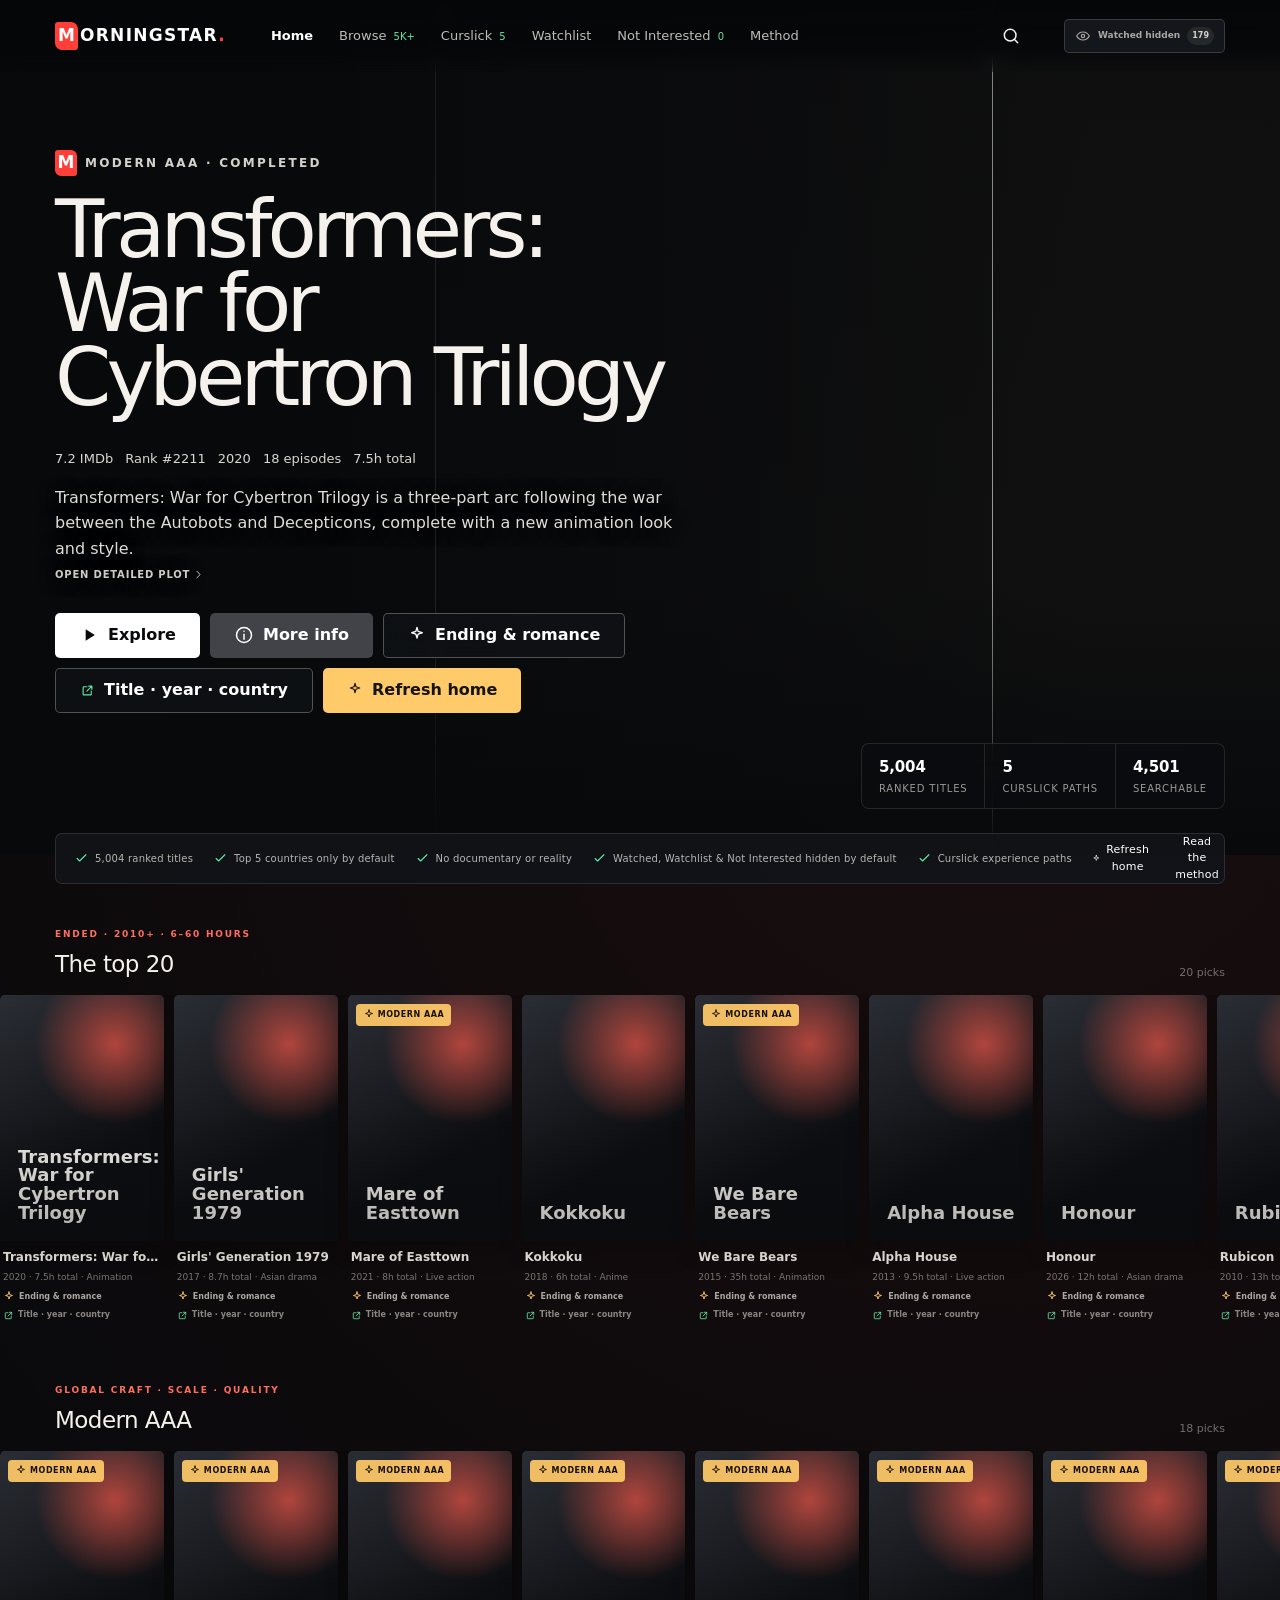
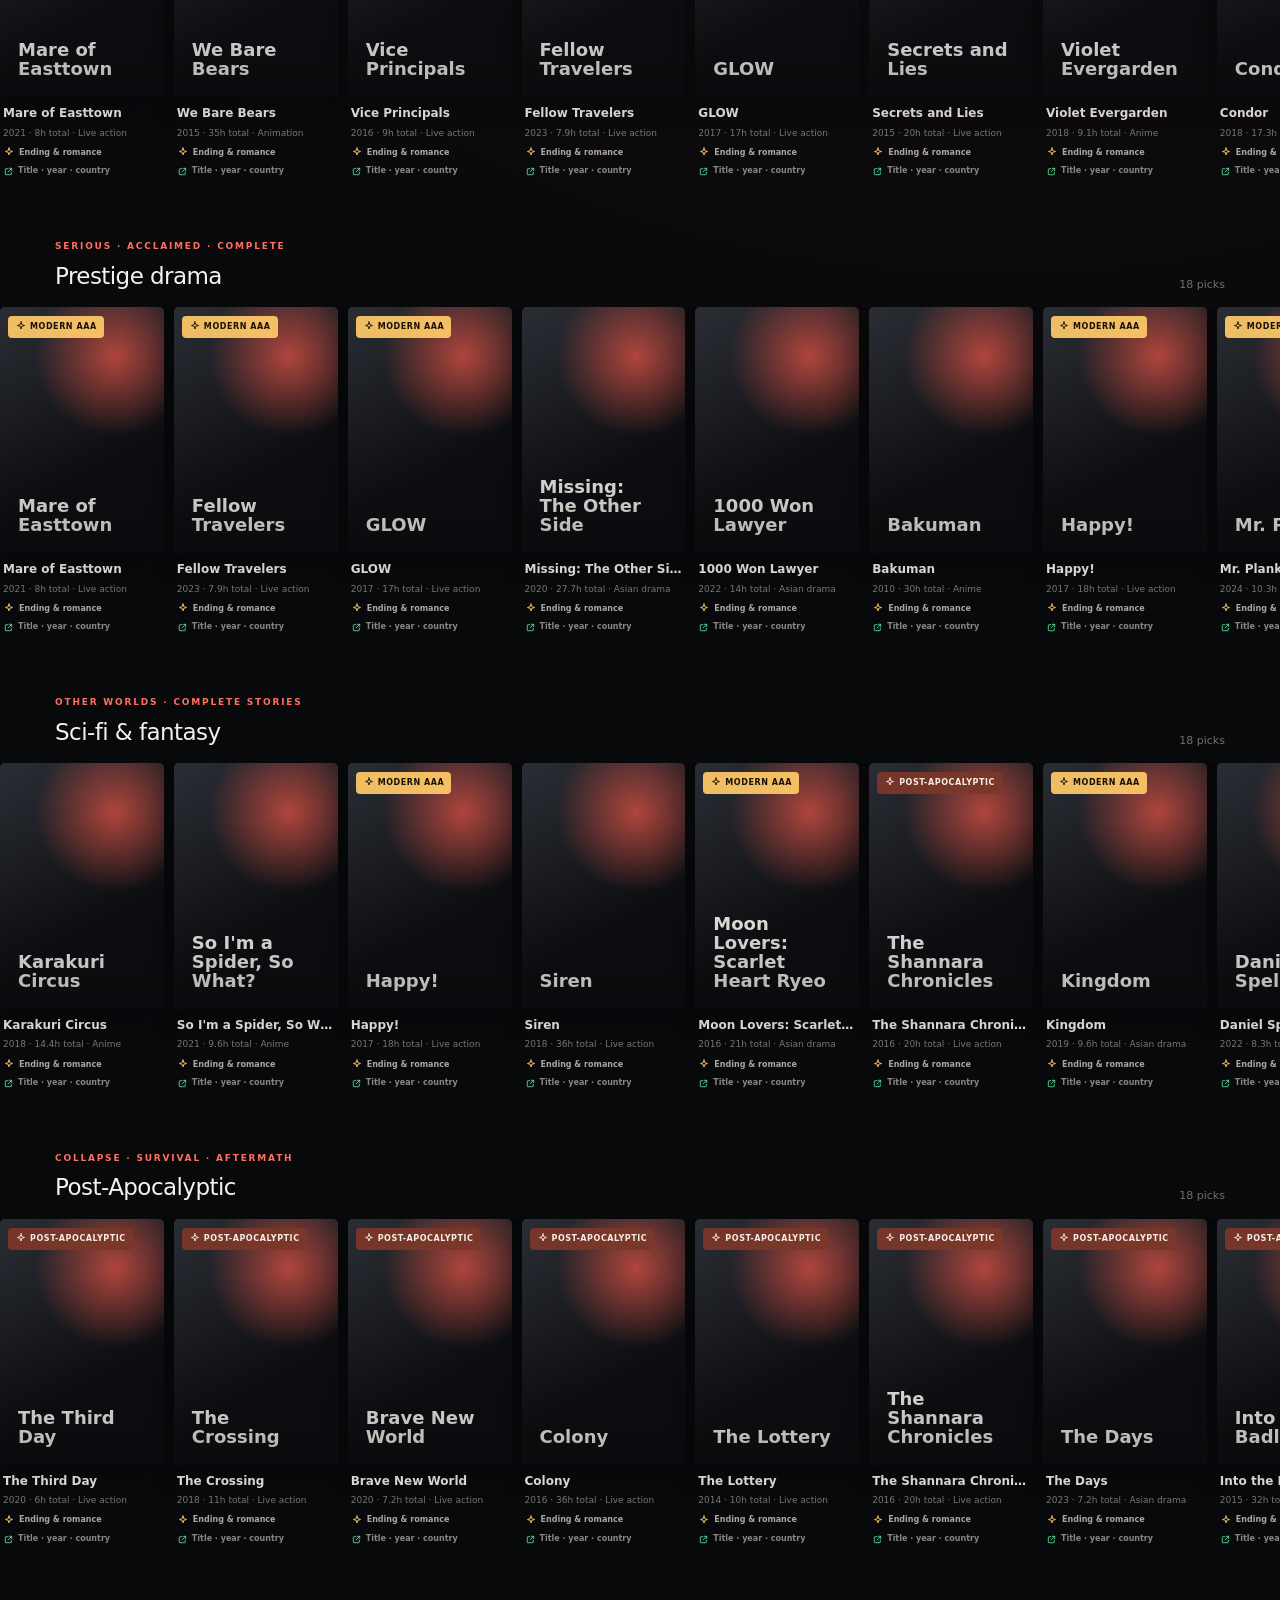
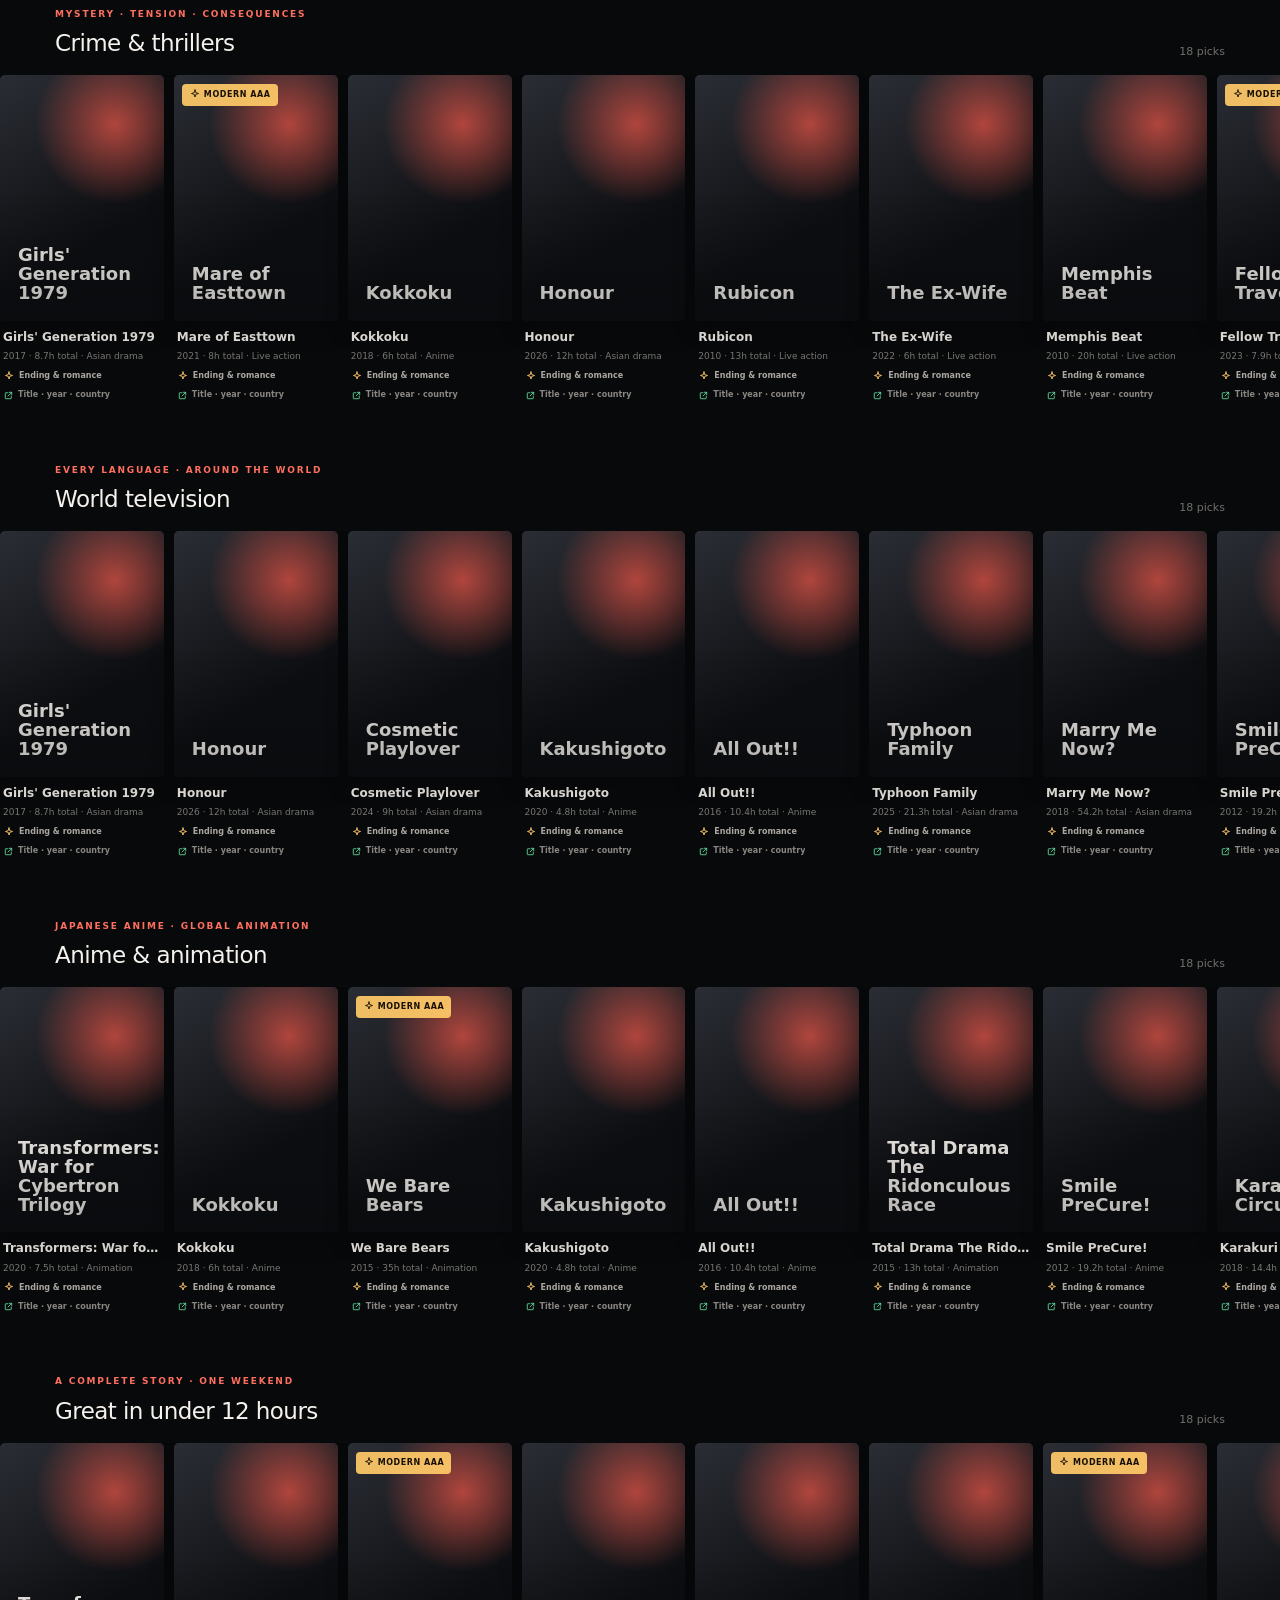
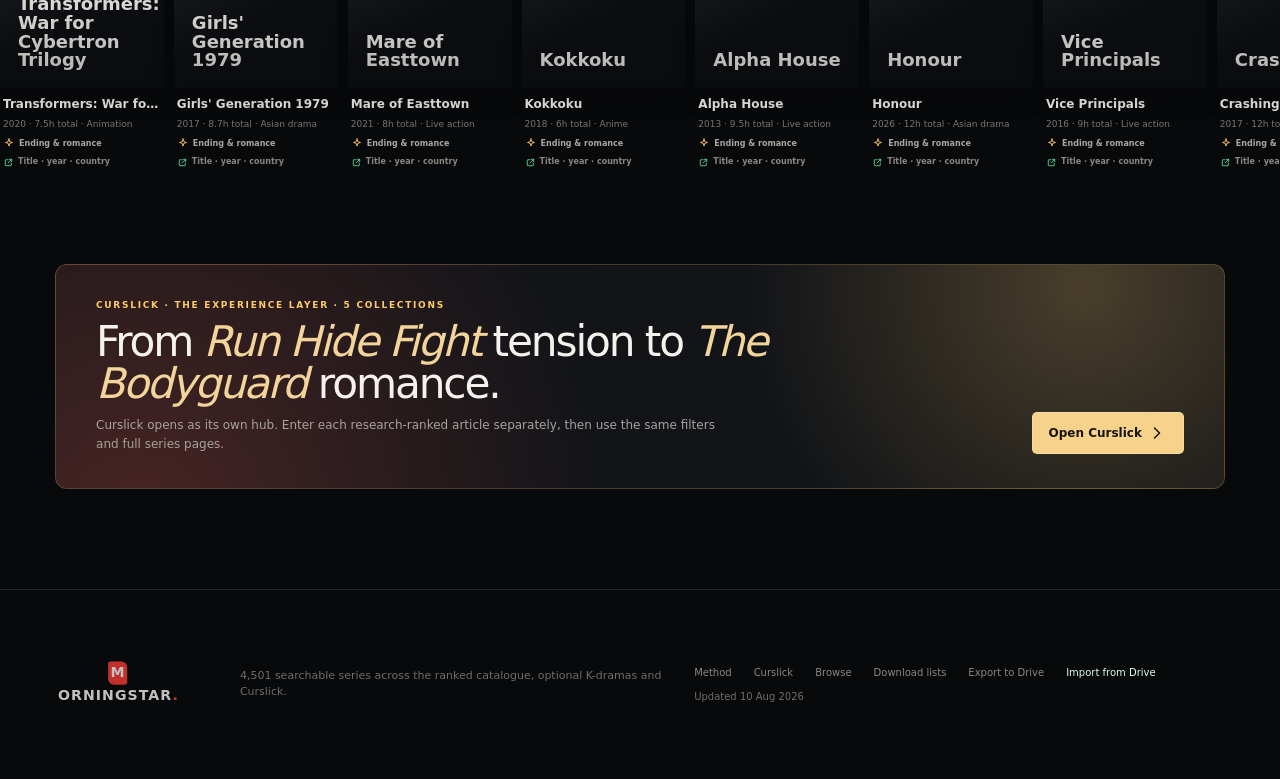
==== commit 7e2f1523: "Add personal lists and K-drama exclusions" ====
--- a/index.html
+++ b/index.html
@@ -229,13 +229,6 @@
         font-size: 10px;
       }
 
-      .alternative-titles {
-        color: #77746f;
-        margin: 6px 0 0;
-        font-size: 11px;
-        line-height: 1.4;
-      }
-
       .curslick-original-title {
         color: #8f8b84;
         margin: 6px 0 0;
@@ -512,6 +505,430 @@
         line-height: 1.58;
       }
 
+      .not-interested-button {
+        z-index: 4;
+        opacity: 0;
+        color: #f6e7e4;
+        cursor: pointer;
+        width: 31px;
+        height: 31px;
+        border: 1px solid #ffffff73;
+        border-radius: 50%;
+        background: #150a0bb8;
+        display: grid;
+        place-items: center;
+        position: absolute;
+        top: 48px;
+        right: 9px;
+        transform: translateY(-3px);
+        transition: opacity 0.2s, transform 0.2s, background 0.2s, border-color 0.2s;
+      }
+
+      .show-card:hover .not-interested-button,
+      .not-interested-button:focus-visible,
+      .not-interested-button.active,
+      .view-list .not-interested-button,
+      .view-detailed .not-interested-button {
+        opacity: 1;
+        transform: none;
+      }
+
+      .not-interested-button:hover,
+      .not-interested-button.active {
+        color: #fff;
+        border-color: #ff8b82;
+        background: #9a332fd9;
+      }
+
+      .not-interested-context {
+        color: #e9b8b2;
+        margin: 8px 0 1px;
+        padding: 7px 9px;
+        border: 1px solid #ff6f5f38;
+        border-radius: 5px;
+        background: #7a2b231f;
+        font-size: 8px;
+        line-height: 1.4;
+        display: flex;
+        flex-direction: column;
+        gap: 3px;
+      }
+
+      .not-interested-context b {
+        color: #ffd4ce;
+        font-size: 8.5px;
+      }
+
+      .not-interested-context span {
+        color: #a9a39e;
+        white-space: pre-wrap;
+      }
+
+      .curslick-not-interested-context {
+        max-width: 900px;
+        margin: 9px 0 14px;
+        font-size: 10px;
+      }
+
+      .curslick-story-actions .curslick-not-interested-button.active {
+        color: #ffe0dc;
+        border-color: #ff7b716b;
+        background: #8c332d45;
+      }
+
+      .round-action.not-interested-selected {
+        color: #fff;
+        border-color: #ff8b82;
+        background: #9a332fd9;
+      }
+
+      .modal-not-interested-context {
+        color: #f0c0bb;
+        margin: 0 0 18px;
+        padding: 10px 12px;
+        border: 1px solid #ff6f5f40;
+        border-radius: 6px;
+        background: #7a2b2324;
+        display: flex;
+        align-items: flex-start;
+        gap: 9px;
+      }
+
+      .modal-not-interested-context > svg {
+        flex: none;
+        margin-top: 1px;
+      }
+
+      .modal-not-interested-context b {
+        color: #ffd6d1;
+        font-size: 11px;
+      }
+
+      .modal-not-interested-context p {
+        color: #aaa49f;
+        white-space: pre-wrap;
+        margin: 4px 0 0;
+        font-size: 10px;
+        line-height: 1.5;
+      }
+
+      .not-interested-control.active {
+        border-color: #ff756b66;
+        background: #7a2b2338;
+      }
+
+      .not-interested-control.active .watched-box {
+        color: #260b08;
+        border-color: var(--coral);
+        background: var(--coral);
+      }
+
+      .list-transfer {
+        margin: -10px 0 22px;
+        padding: 13px 15px;
+        border: 1px solid #63e6a433;
+        border-radius: 8px;
+        background: linear-gradient(110deg, #132019, #111417);
+        display: flex;
+        align-items: center;
+        justify-content: space-between;
+        gap: 18px;
+      }
+
+      .list-transfer > div:first-child {
+        min-width: 0;
+        display: flex;
+        flex-direction: column;
+      }
+
+      .list-transfer b {
+        color: #e9f7ef;
+        font-size: 11px;
+      }
+
+      .list-transfer small {
+        color: #858e88;
+        margin-top: 3px;
+        font-size: 8px;
+      }
+
+      .list-transfer > div:last-child {
+        flex: none;
+        display: flex;
+        flex-wrap: wrap;
+        gap: 7px;
+      }
+
+      .list-transfer button,
+      .list-transfer label {
+        color: #d7d4cf;
+        cursor: pointer;
+        min-height: 34px;
+        padding: 0 11px;
+        border: 1px solid #ffffff24;
+        border-radius: 4px;
+        background: #ffffff09;
+        display: inline-flex;
+        align-items: center;
+        font-size: 9px;
+        font-weight: 730;
+      }
+
+      .list-transfer .drive-action,
+      .footer-drive-action {
+        color: #d9ffe9;
+      }
+
+      .list-transfer .drive-action {
+        border-color: #63e6a454;
+        background: #20684733;
+      }
+
+      .list-transfer button:hover,
+      .list-transfer label:hover {
+        color: #fff;
+        border-color: #63e6a475;
+      }
+
+      .list-transfer input {
+        opacity: 0;
+        pointer-events: none;
+        width: 1px;
+        height: 1px;
+        position: fixed;
+        overflow: hidden;
+      }
+
+      .not-interested-backdrop {
+        z-index: 150;
+        background: #020304d9;
+        -webkit-backdrop-filter: blur(9px);
+        backdrop-filter: blur(9px);
+        padding: 22px;
+        display: grid;
+        place-items: center;
+        position: fixed;
+        inset: 0;
+      }
+
+      .not-interested-open {
+        overflow: hidden;
+      }
+
+      .not-interested-dialog {
+        width: min(560px, 100%);
+        max-height: calc(100vh - 44px);
+        padding: 22px;
+        border: 1px solid #ffffff24;
+        border-radius: 10px;
+        background: linear-gradient(145deg, #191b20, #101115);
+        box-shadow: 0 32px 90px #000000b8;
+        overflow-y: auto;
+      }
+
+      .not-interested-dialog > header {
+        display: flex;
+        align-items: flex-start;
+        justify-content: space-between;
+        gap: 20px;
+      }
+
+      .not-interested-dialog > header p {
+        color: var(--coral);
+        letter-spacing: 0.16em;
+        margin: 0 0 5px;
+        font-size: 8px;
+        font-weight: 800;
+      }
+
+      .not-interested-dialog > header h2 {
+        letter-spacing: -0.03em;
+        margin: 0;
+        font-size: 25px;
+        line-height: 1.1;
+      }
+
+      .not-interested-dialog > header > button {
+        color: #b9b5af;
+        cursor: pointer;
+        flex: none;
+        width: 34px;
+        height: 34px;
+        border: 1px solid #ffffff24;
+        border-radius: 50%;
+        background: #ffffff0a;
+        display: grid;
+        place-items: center;
+      }
+
+      .not-interested-help {
+        color: #96928c;
+        margin: 12px 0 15px;
+        font-size: 10px;
+      }
+
+      .not-interested-reasons {
+        display: grid;
+        gap: 7px;
+      }
+
+      .not-interested-reasons label {
+        color: #bbb7b1;
+        cursor: pointer;
+        min-height: 49px;
+        padding: 8px 11px;
+        border: 1px solid #ffffff17;
+        border-radius: 6px;
+        background: #23262b;
+        display: grid;
+        grid-template-columns: 25px minmax(0, 1fr);
+        align-items: center;
+        gap: 9px;
+      }
+
+      .not-interested-reasons label.active {
+        color: #fff;
+        border-color: #ff766b70;
+        background: #7a2b233d;
+      }
+
+      .not-interested-reasons input {
+        opacity: 0;
+        pointer-events: none;
+        position: absolute;
+      }
+
+      .not-interested-reasons label > span {
+        color: #8e8a85;
+        width: 25px;
+        height: 25px;
+        border: 1px solid #605d59;
+        border-radius: 50%;
+        display: grid;
+        place-items: center;
+        font-size: 8px;
+        font-weight: 800;
+      }
+
+      .not-interested-reasons label.active > span {
+        color: #2b0c09;
+        border-color: var(--coral);
+        background: var(--coral);
+      }
+
+      .not-interested-reasons b {
+        font-size: 10px;
+        line-height: 1.35;
+      }
+
+      .not-interested-note {
+        margin-top: 15px;
+        display: flex;
+        flex-direction: column;
+        gap: 6px;
+        position: relative;
+      }
+
+      .not-interested-note > span {
+        color: #a8a39d;
+        text-transform: uppercase;
+        letter-spacing: 0.1em;
+        font-size: 8px;
+        font-weight: 750;
+      }
+
+      .not-interested-note textarea {
+        color: #eeeae4;
+        width: 100%;
+        min-height: 92px;
+        padding: 10px 11px 22px;
+        border: 1px solid #ffffff24;
+        border-radius: 6px;
+        background: #0b0c0f;
+        outline: none;
+        font-size: 11px;
+        line-height: 1.5;
+        resize: vertical;
+      }
+
+      .not-interested-note textarea:focus-visible {
+        border-color: #ff7d736b;
+        outline: 2px solid #ff6f5f35;
+      }
+
+      .not-interested-note small {
+        color: #6f6c68;
+        position: absolute;
+        right: 9px;
+        bottom: 7px;
+        font-size: 7px;
+      }
+
+      .not-interested-dialog-actions {
+        margin-top: 18px;
+        display: flex;
+        align-items: center;
+        justify-content: space-between;
+        gap: 12px;
+      }
+
+      .not-interested-dialog-actions > div {
+        display: flex;
+        gap: 7px;
+      }
+
+      .not-interested-dialog-actions button {
+        color: #ccc8c2;
+        cursor: pointer;
+        min-height: 37px;
+        padding: 0 12px;
+        border: 1px solid #ffffff24;
+        border-radius: 5px;
+        background: #ffffff0a;
+        font-size: 9px;
+        font-weight: 740;
+      }
+
+      .not-interested-dialog-actions .save-not-interested {
+        color: #250d09;
+        border-color: var(--coral);
+        background: var(--coral);
+      }
+
+      .not-interested-dialog-actions .save-not-interested:disabled {
+        cursor: not-allowed;
+        opacity: 0.42;
+      }
+
+      .not-interested-dialog-actions .remove-not-interested {
+        color: #ff9b92;
+        border-color: #ff6f5f38;
+        background: transparent;
+      }
+
+      footer > div {
+        flex-wrap: wrap;
+        row-gap: 9px;
+      }
+
+      @media (min-width: 821px) {
+        .filter-dock .filter-bar {
+          grid-template-columns: repeat(5, minmax(0, 1fr));
+        }
+      }
+
+      @media (min-width: 821px) and (max-width: 1180px) {
+        .site-header {
+          gap: 16px;
+        }
+
+        .site-header nav button {
+          padding-left: 7px;
+          padding-right: 7px;
+          font-size: 11px;
+        }
+      }
+
       @media (max-width: 820px) {
         .filter-dock {
           top: 61px;
@@ -603,6 +1020,50 @@
         .curslick-plot {
           margin: -6px 0 12px;
           font-size: 10px;
+        }
+
+        .not-interested-button {
+          opacity: 1;
+          width: 28px;
+          height: 28px;
+          top: 44px;
+          transform: none;
+        }
+
+        .list-transfer {
+          margin: -7px 0 18px;
+          padding: 12px;
+          align-items: stretch;
+          flex-direction: column;
+          gap: 11px;
+        }
+
+        .list-transfer > div:last-child {
+          display: grid;
+          grid-template-columns: 1fr;
+        }
+
+        .list-transfer button,
+        .list-transfer label {
+          justify-content: center;
+        }
+
+        .not-interested-dialog {
+          padding: 18px;
+        }
+
+        .not-interested-dialog-actions {
+          align-items: stretch;
+          flex-direction: column-reverse;
+        }
+
+        .not-interested-dialog-actions > div {
+          display: grid;
+          grid-template-columns: 1fr 1fr;
+        }
+
+        .not-interested-dialog-actions .remove-not-interested {
+          width: 100%;
         }
       }
 
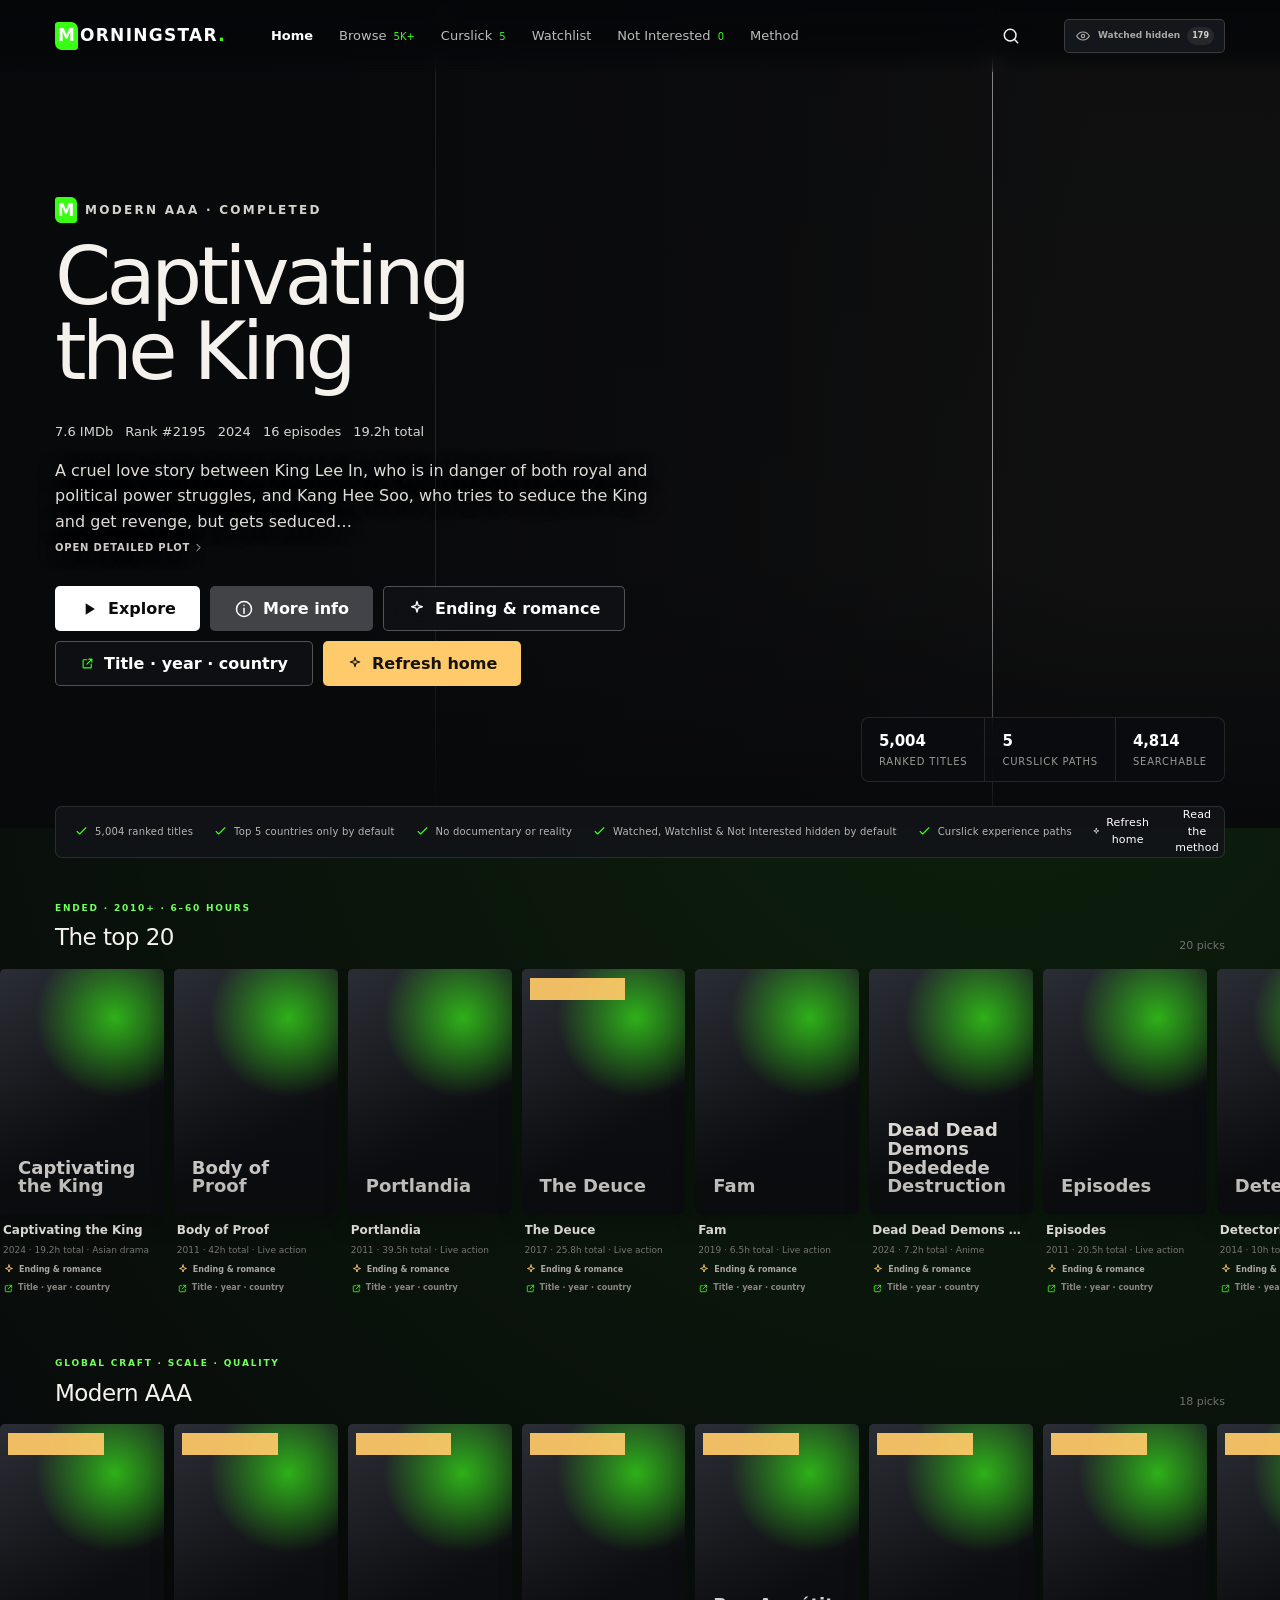
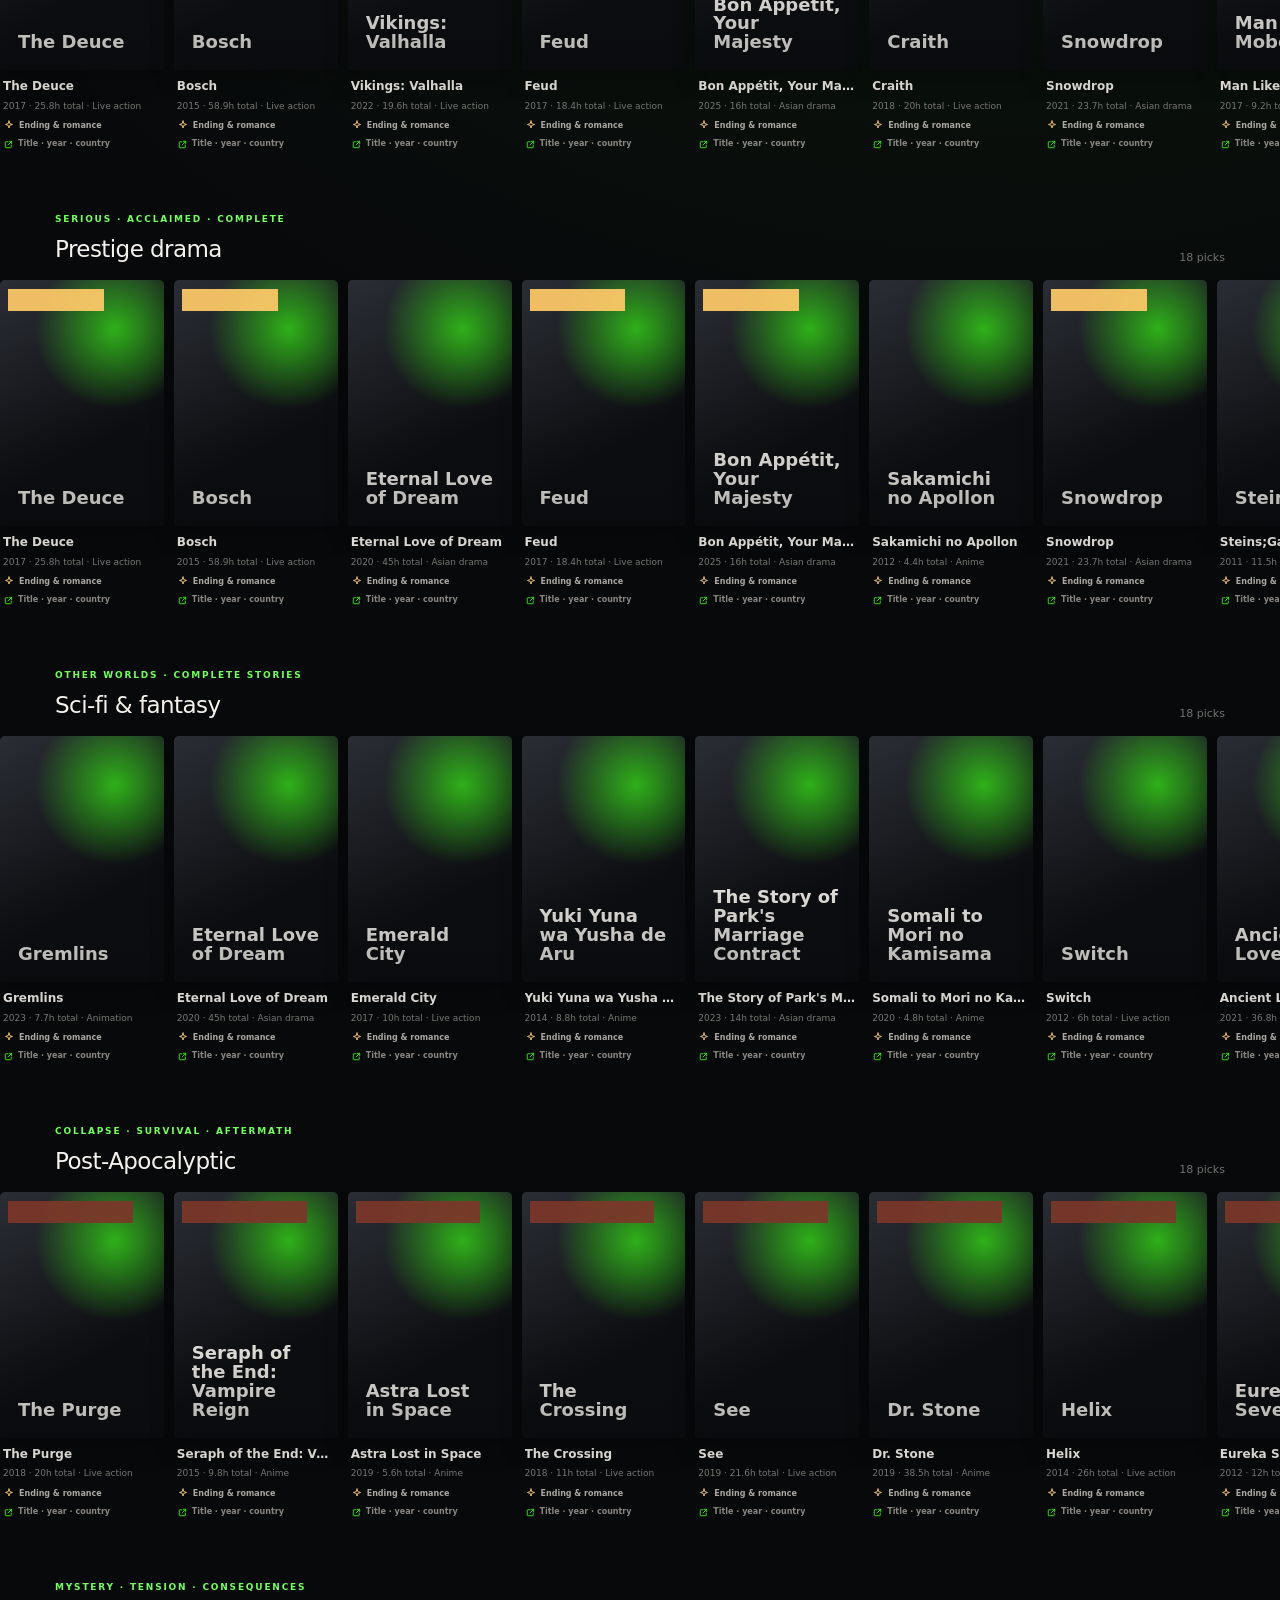
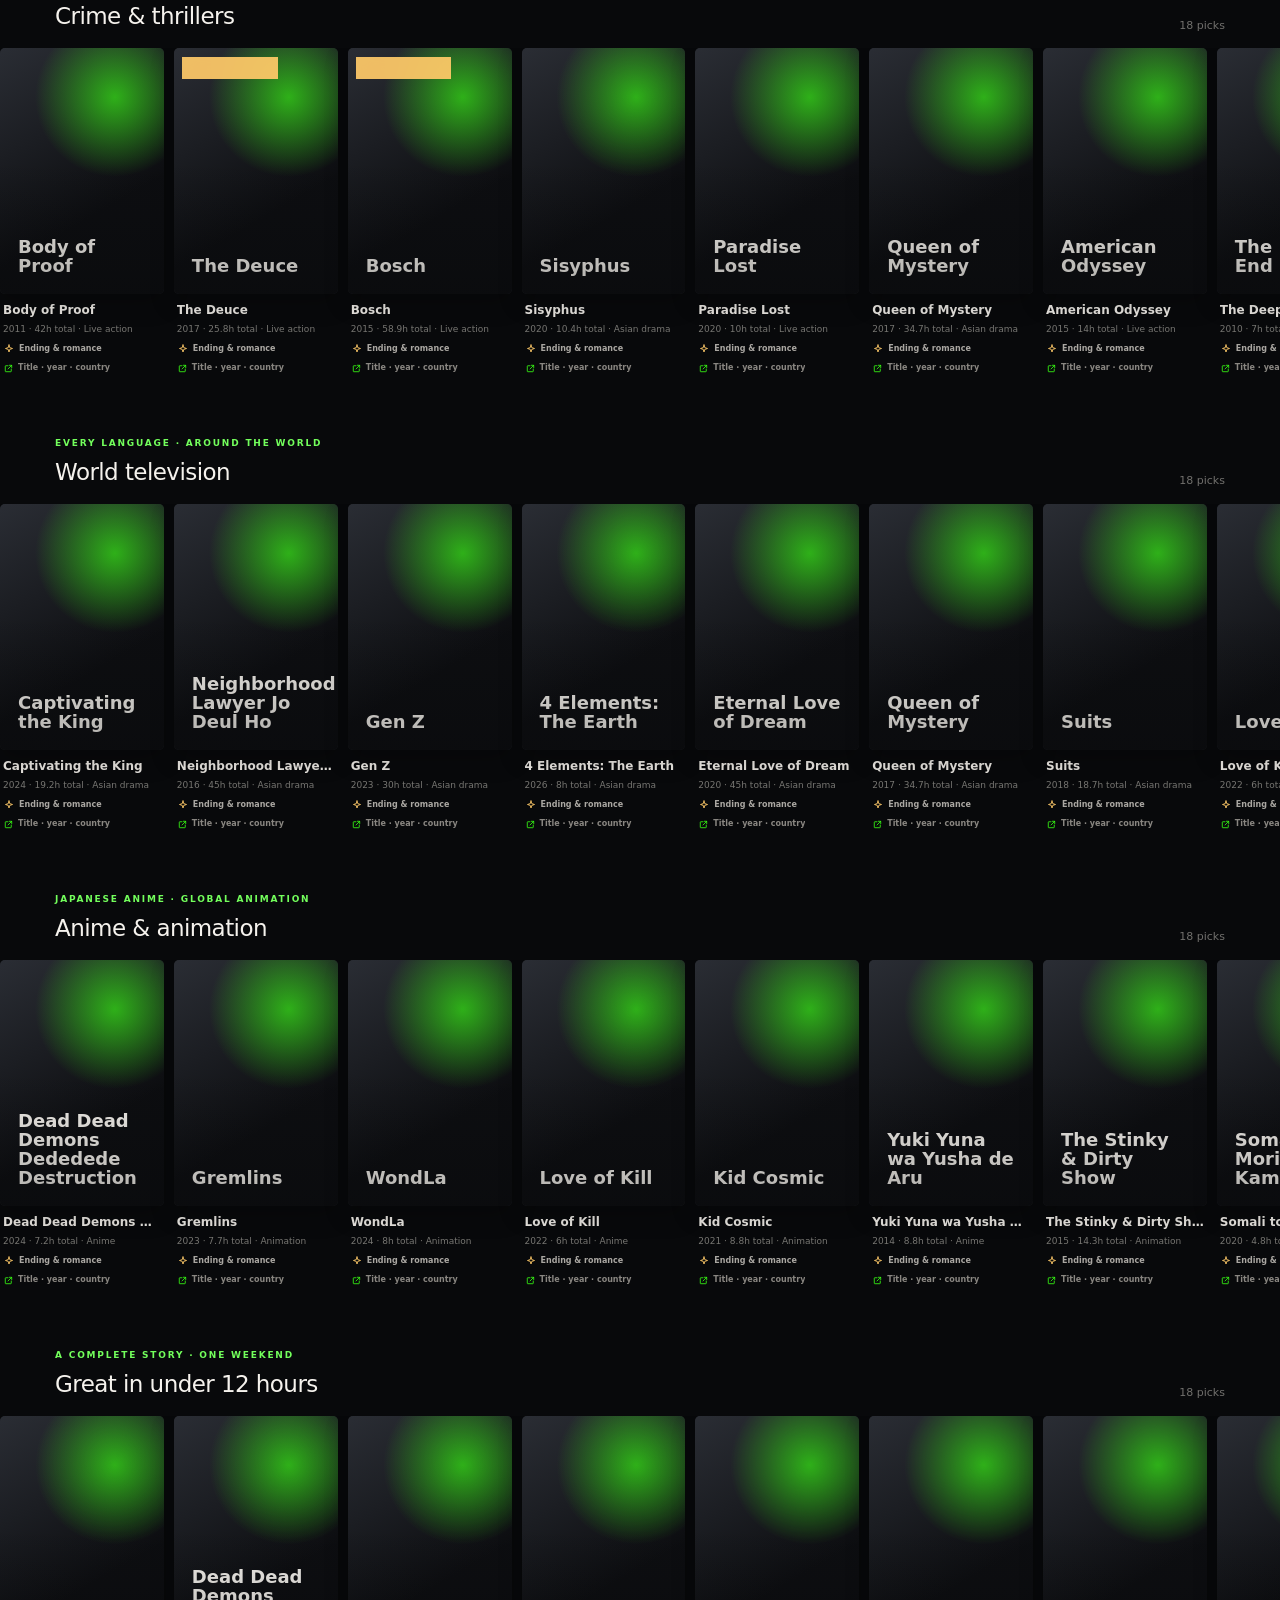
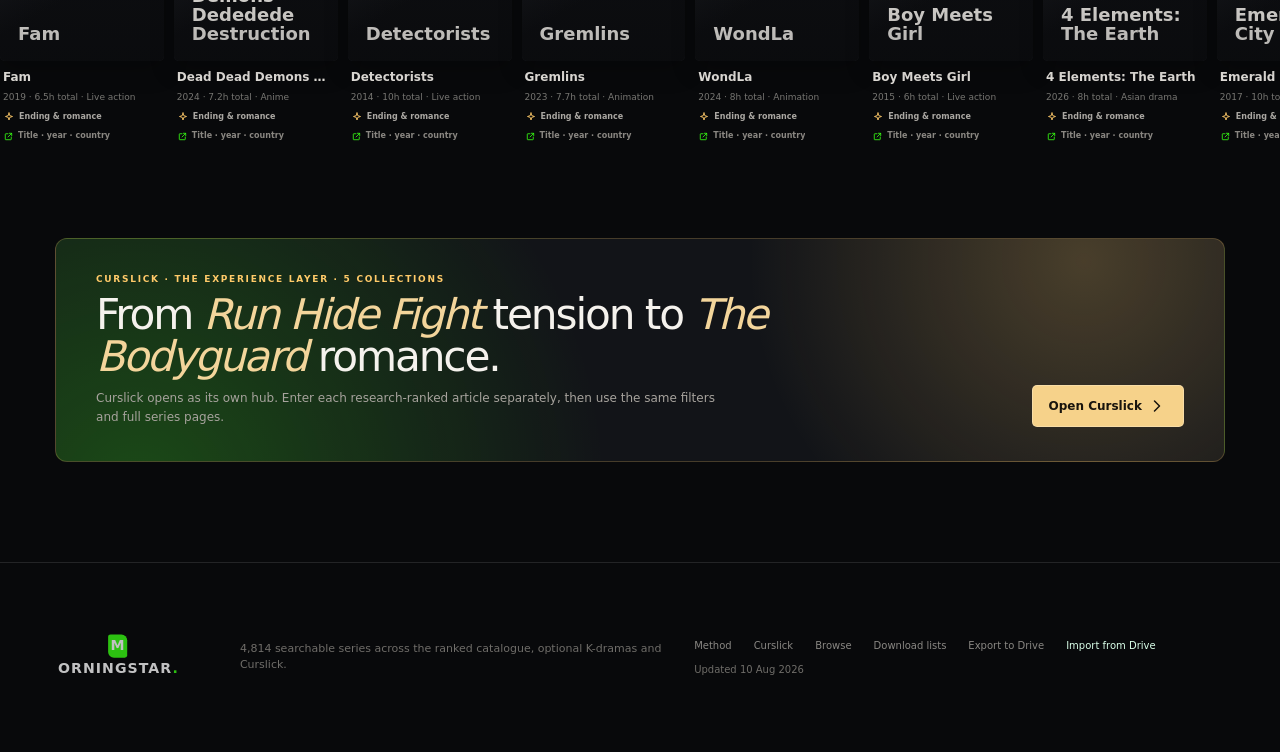
==== commit b2ed76ab: "Switch Morningstar accent to neon green" ====
--- a/index.html
+++ b/index.html
@@ -1093,6 +1093,91 @@
         }
       }
     </style>
+
+<style id="morningstar-neon-theme">
+  /* Morningstar black + neon-green brand theme. */
+  :root {
+    --red: #39ff14;
+    --coral: #73ff5c;
+    --green: #39ff14;
+  }
+
+  .site-root {
+    background: radial-gradient(circle at 78% 12%, #39ff1418, transparent 28%), var(--night);
+  }
+
+  .poster-fallback {
+    background: radial-gradient(circle at 70% 20%, #39ff14a6, #0000 35%), linear-gradient(150deg, #2a2d34, #0d0e11 65%);
+  }
+
+  .top-badge {
+    color: #071006;
+    background: #39ff14e6;
+  }
+
+  .browse-cta {
+    background: radial-gradient(circle at 85% 10%, #39ff1459, #0000 33%), linear-gradient(135deg, #17191e, #0e0f12);
+  }
+
+  .curslick-cta {
+    background: radial-gradient(circle at 88% 10%, #ffca693b, #0000 32%), radial-gradient(circle at 7% 115%, #39ff143b, #0000 42%), #121418;
+  }
+
+  .multi-filter[open] summary {
+    border-color: #73ff5c8c;
+  }
+
+  .genre-mode button.active {
+    color: #fff;
+    background: #39ff1426;
+    border-color: #73ff5c8c;
+  }
+
+  .method-panel,
+  .sources-panel {
+    background: radial-gradient(circle at 5% 100%, #39ff142b, #0000 37%), #121418;
+  }
+
+  .sources-panel {
+    background: #101216;
+  }
+
+  .clk-hub-hero::before {
+    background: radial-gradient(circle at 12% 70%, #39ff143b, #0000 34%), radial-gradient(circle at 78% 22%, #ffca692e, #0000 31%);
+  }
+
+  .curslick-hero::before {
+    background: radial-gradient(circle at 75% 30%, #ffca6929, #0000 28%), radial-gradient(circle at 22% 75%, #39ff142e, #0000 34%);
+  }
+
+  .curslick-editorial-grid article:first-child {
+    background: radial-gradient(circle at 91% 0, #73ff5c24, #0000 34%), #14161a;
+  }
+
+  .modal-fallback {
+    background: radial-gradient(circle at 80% 20%, #238a19, #0000 38%), #17191e;
+  }
+
+  .plot-expander:hover small {
+    color: #a4ff92;
+  }
+
+  .exclusion-controls {
+    background: #39ff1408;
+  }
+
+  .exclusion-chip.active {
+    color: #efffec;
+    border-color: #73ff5c6b;
+    background: #39ff141f;
+  }
+
+  .exclusion-chip.active .exclusion-box {
+    color: #071006;
+    border-color: var(--coral);
+    background: var(--coral);
+  }
+</style>
   </head>
   <body>
     <div id="root"><main class="loading-screen"><div class="loading-mark">M</div><p>Opening Morningstar…</p></main></div>
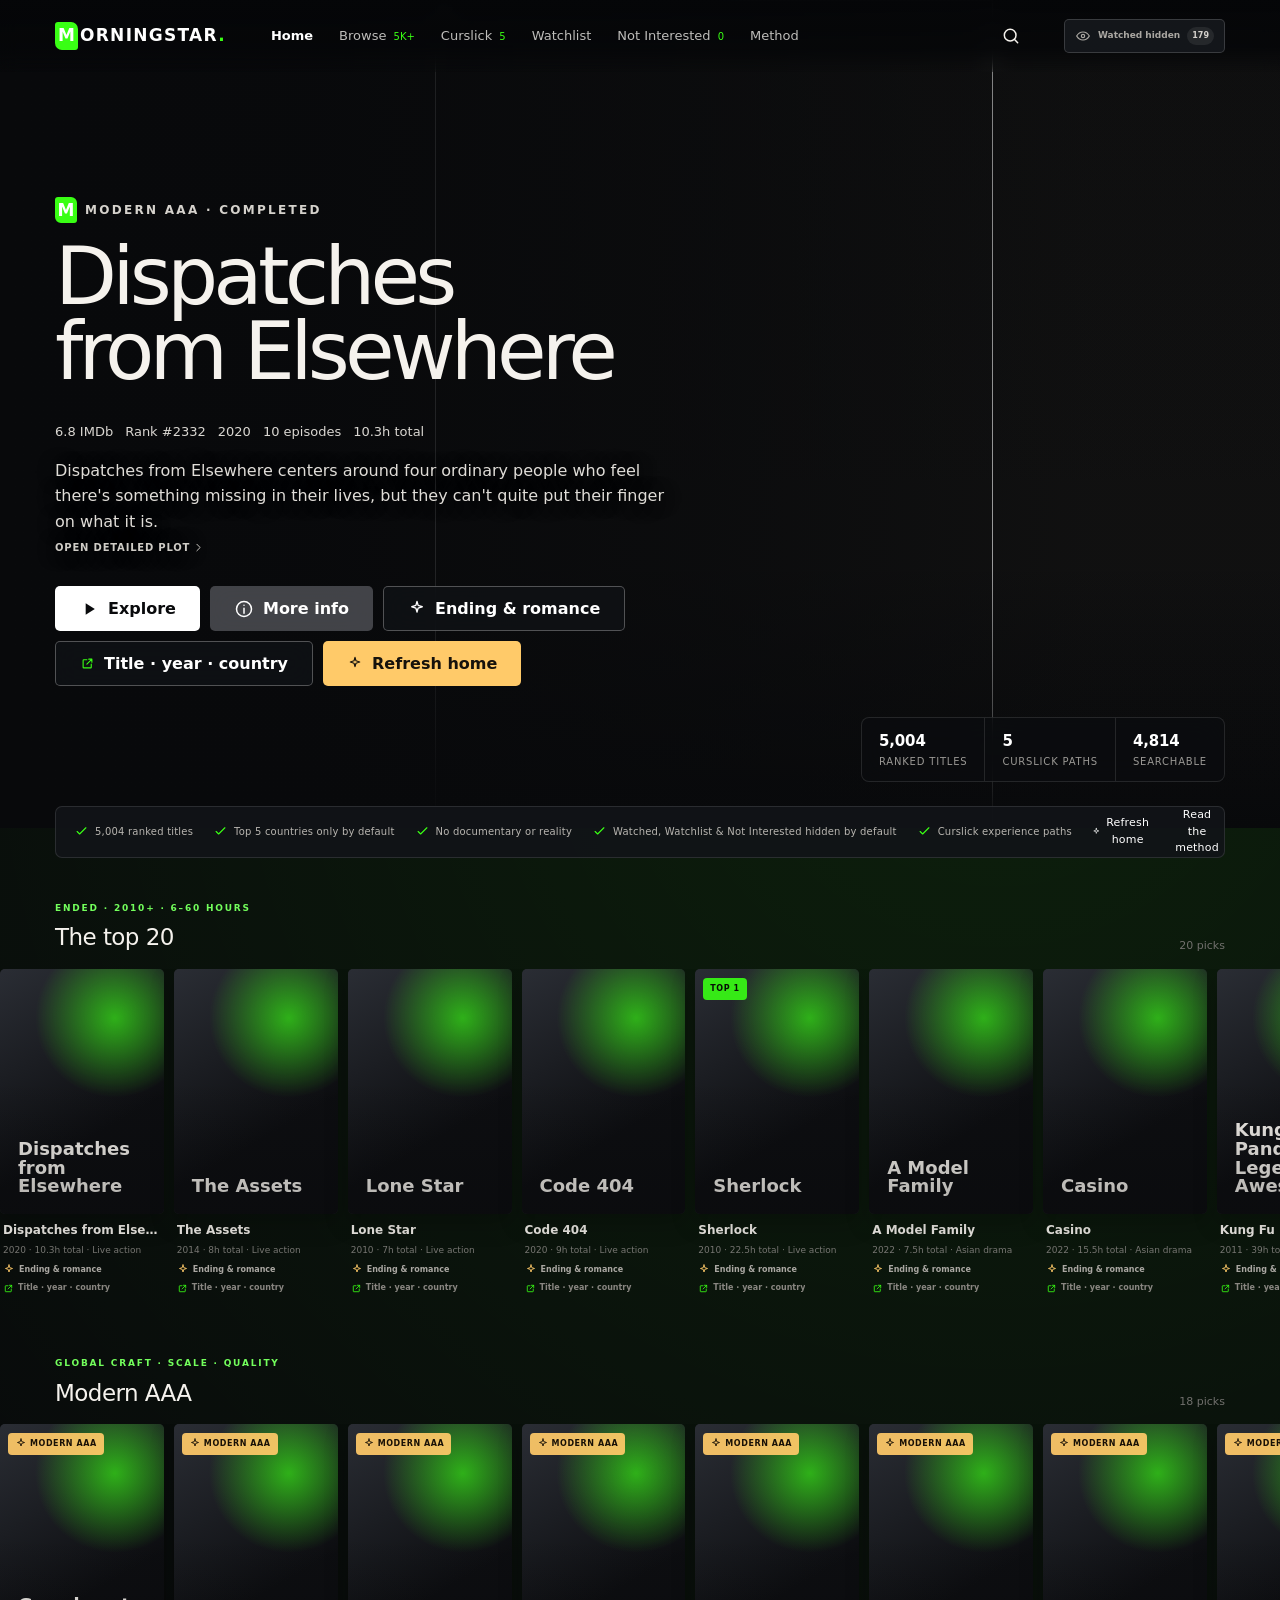
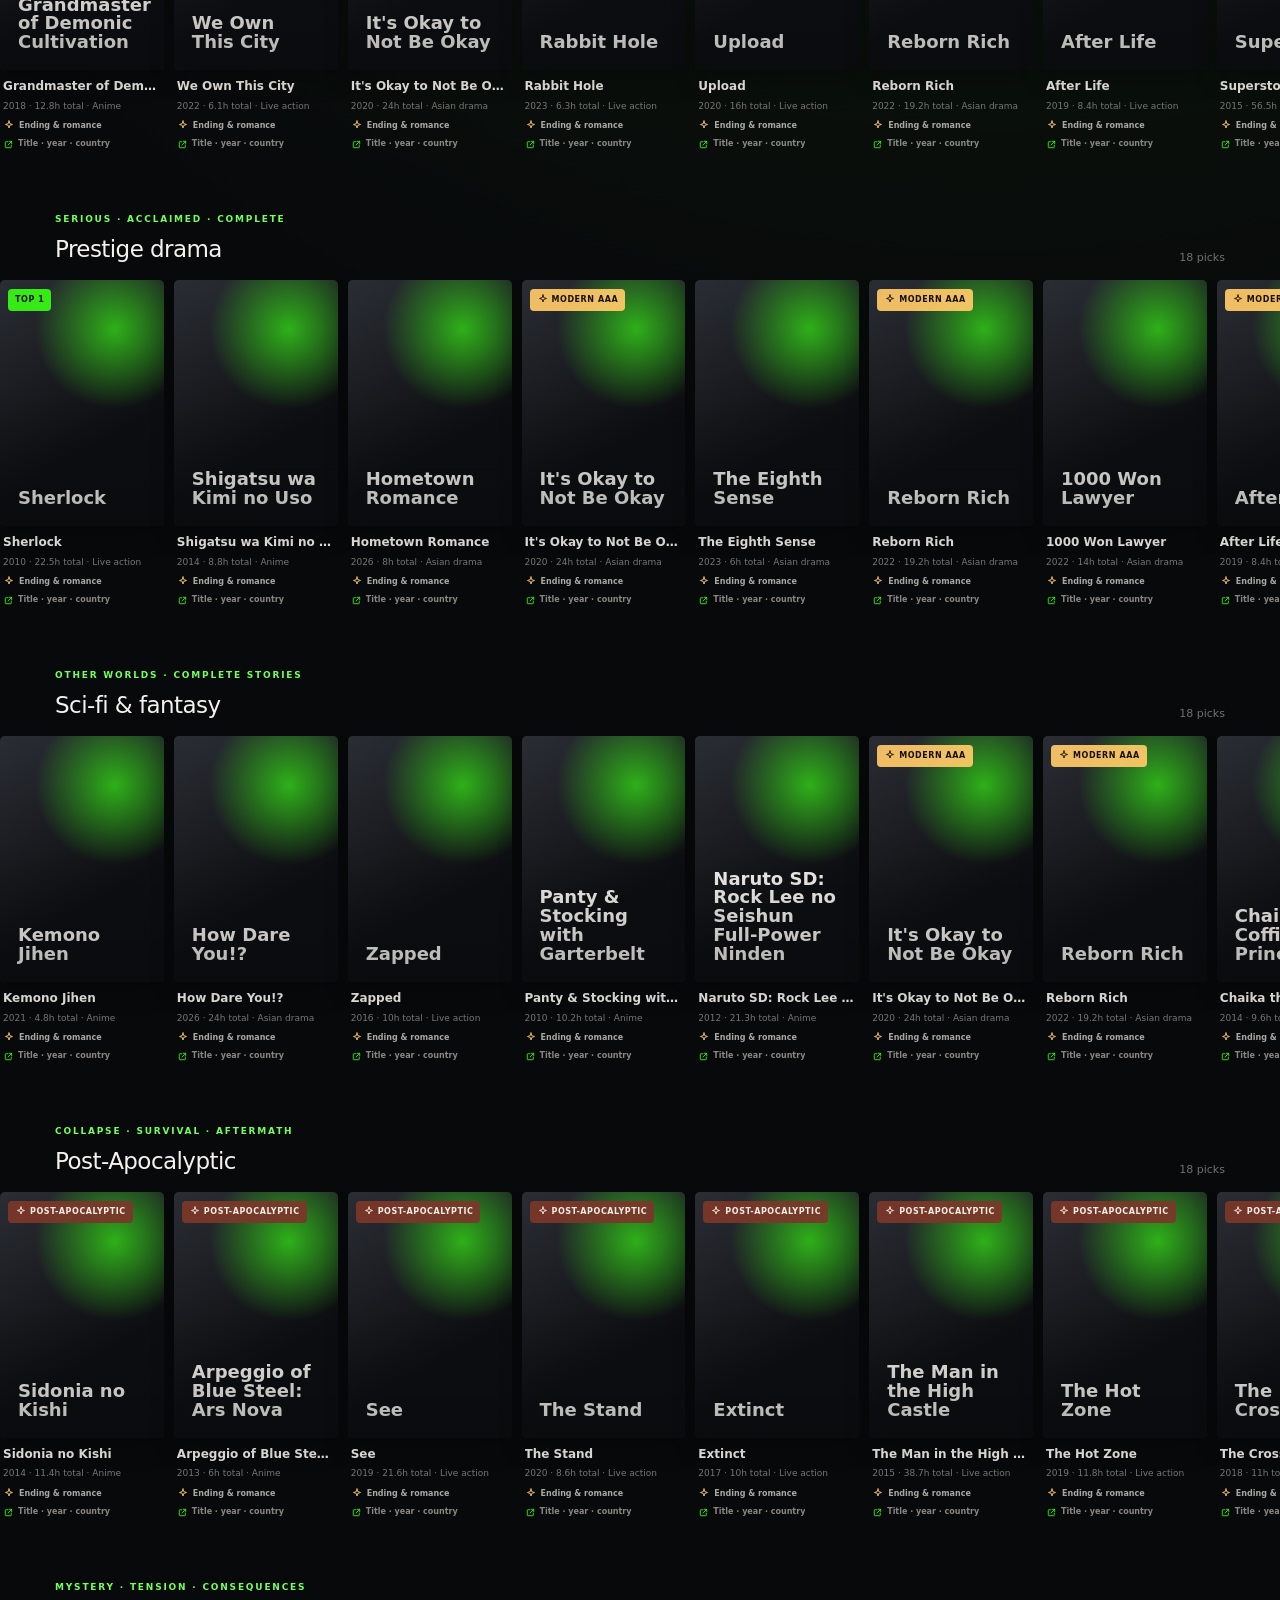
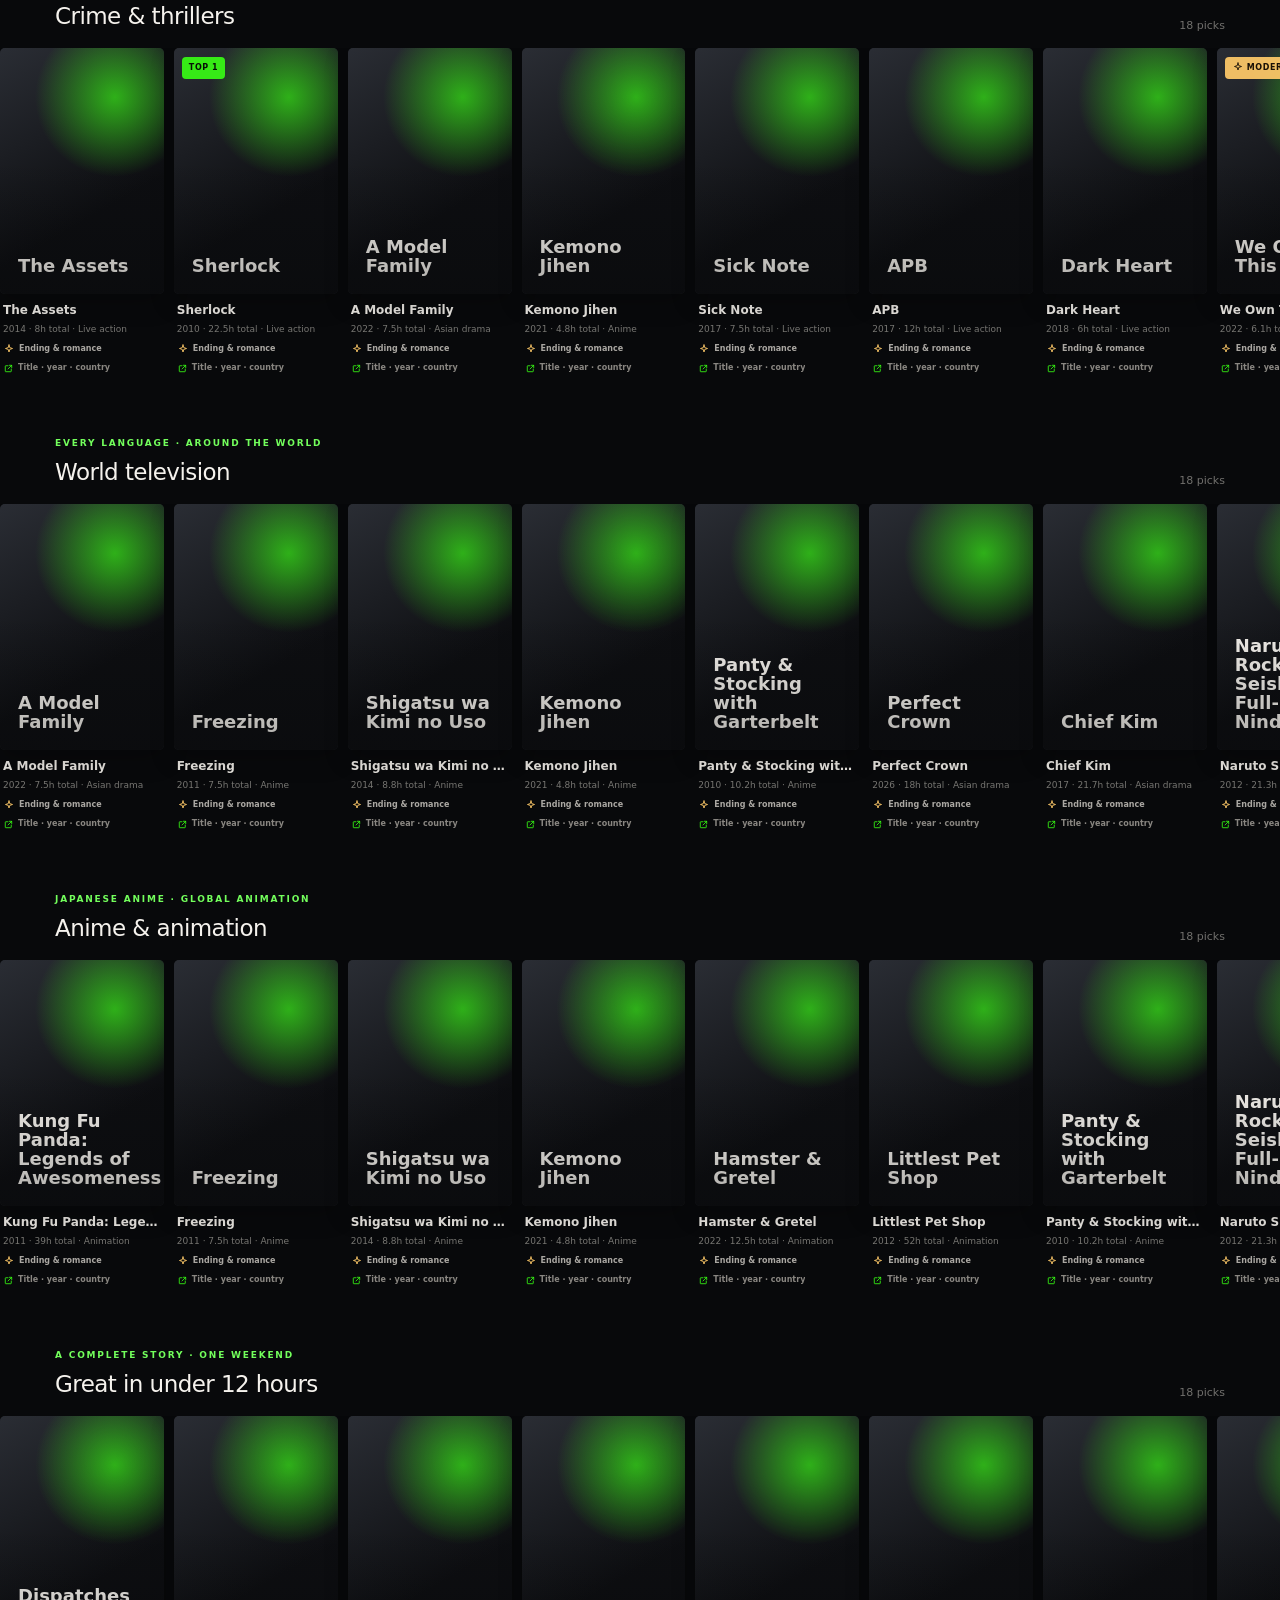
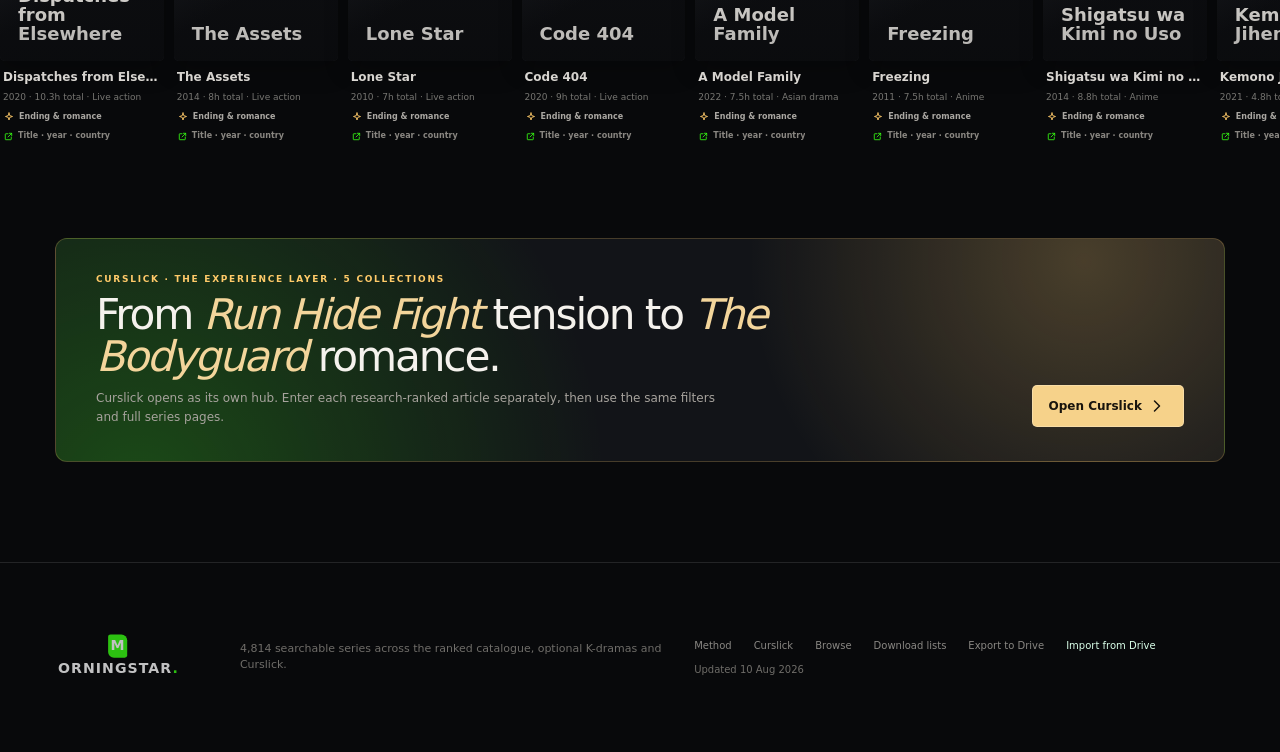
==== commit 1e6208e3: "Use garden artwork as Morningstar logo" ====
--- a/index.html
+++ b/index.html
@@ -1178,6 +1178,7 @@
     background: var(--coral);
   }
 </style>
+    <link rel="stylesheet" href="/assets/morningstar-brand.css" />
   </head>
   <body>
     <div id="root"><main class="loading-screen"><div class="loading-mark">M</div><p>Opening Morningstar…</p></main></div>
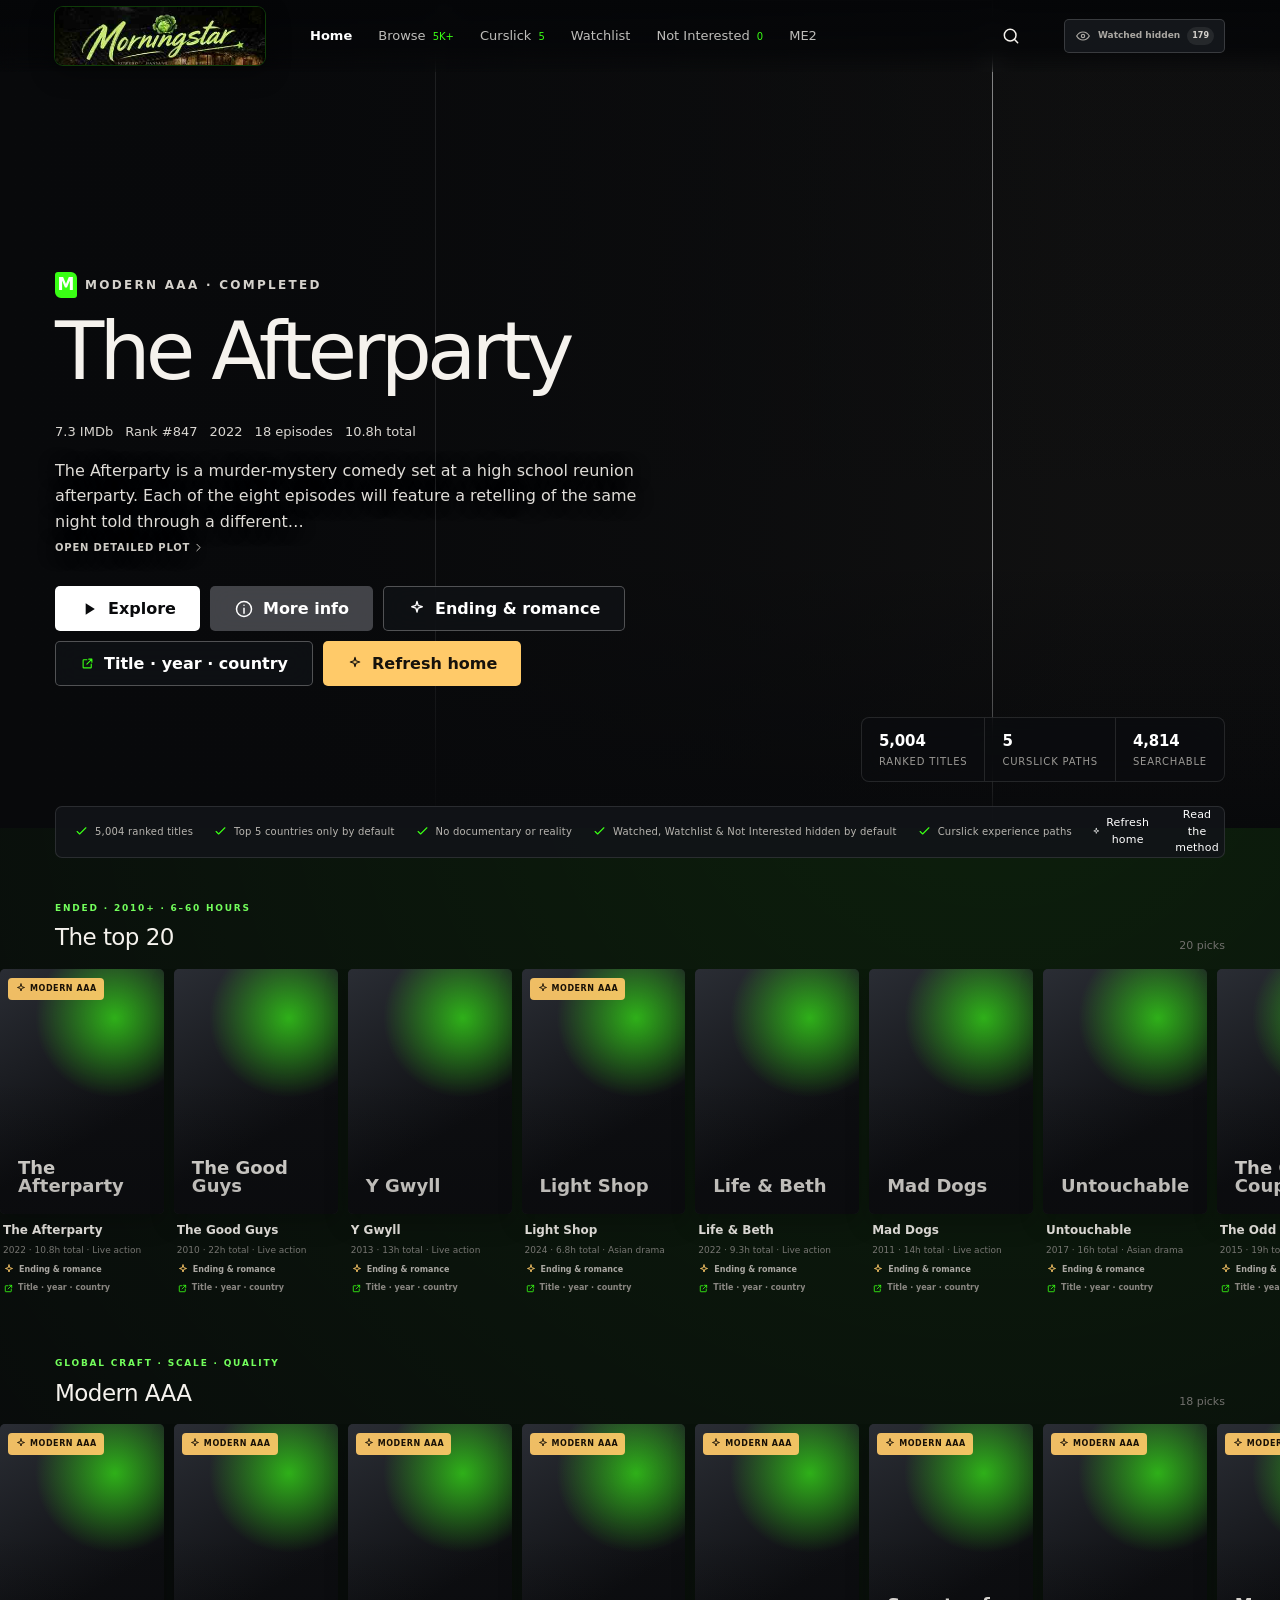
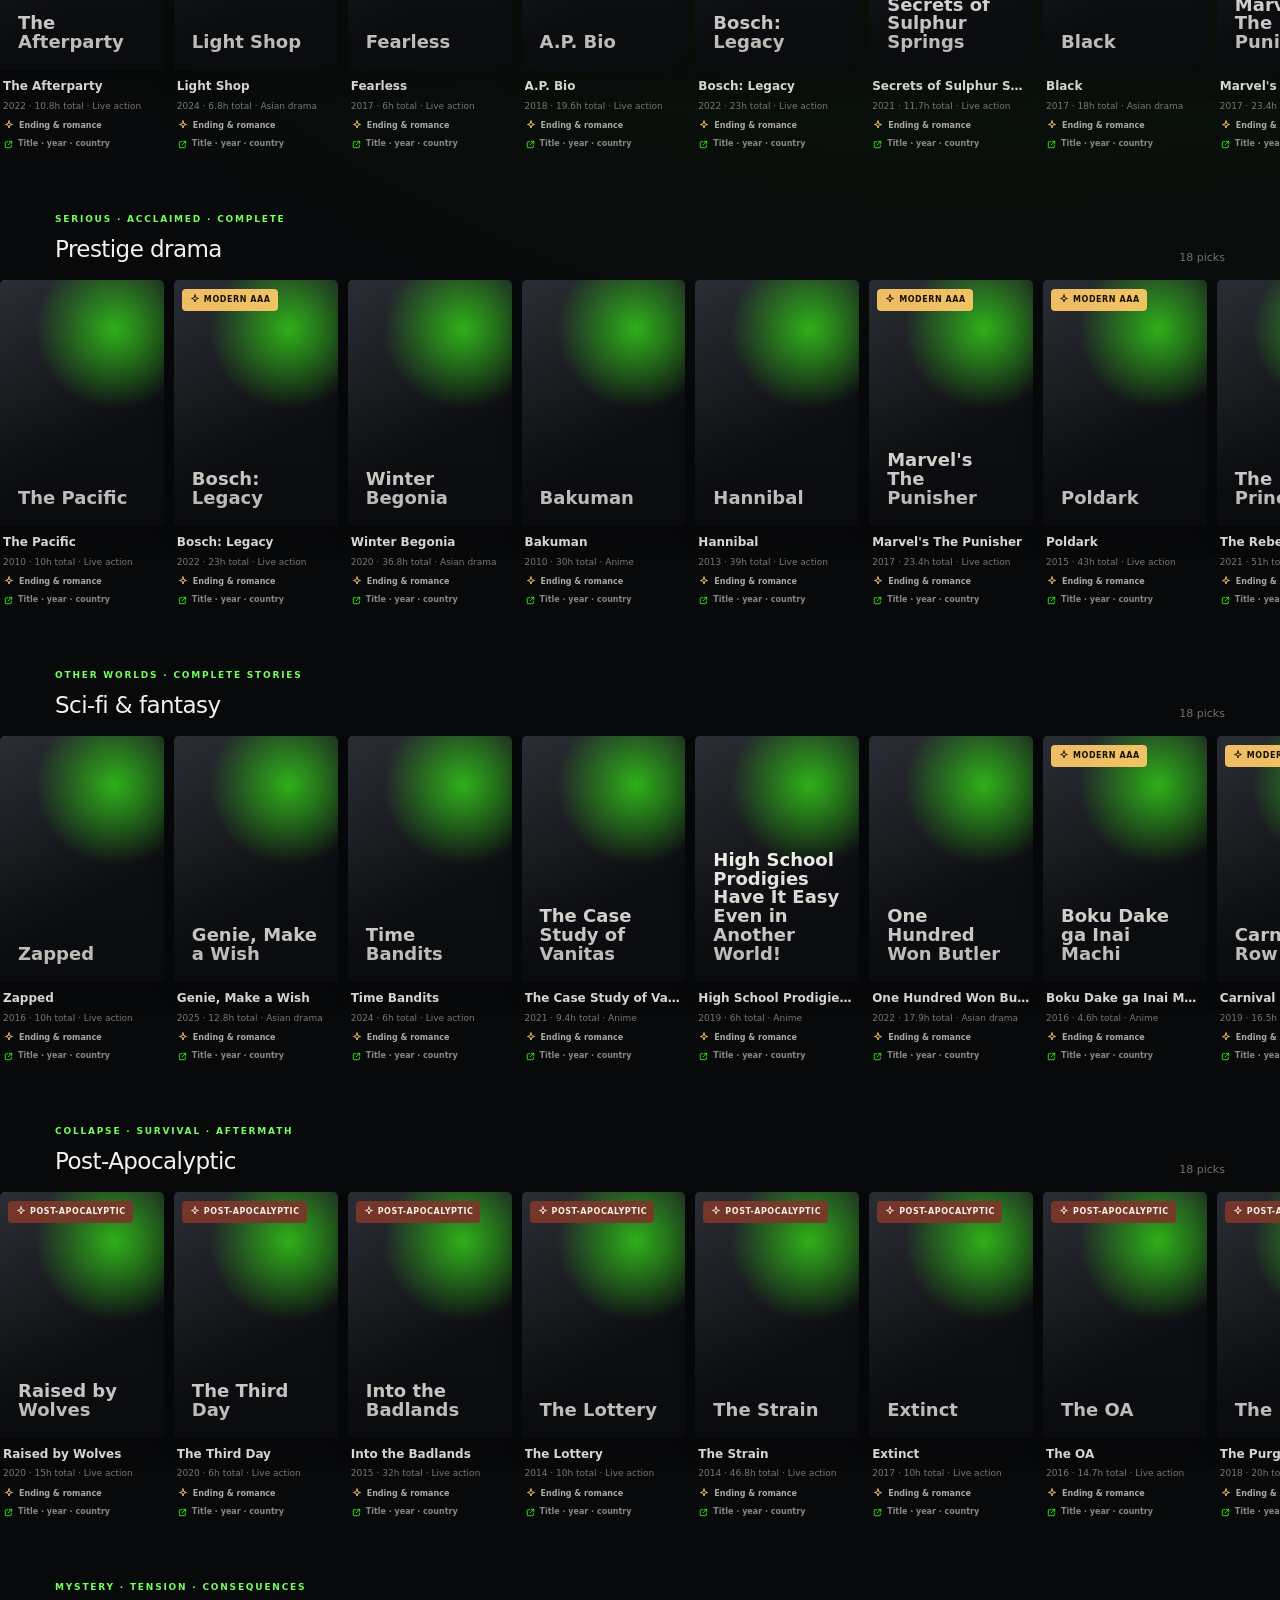
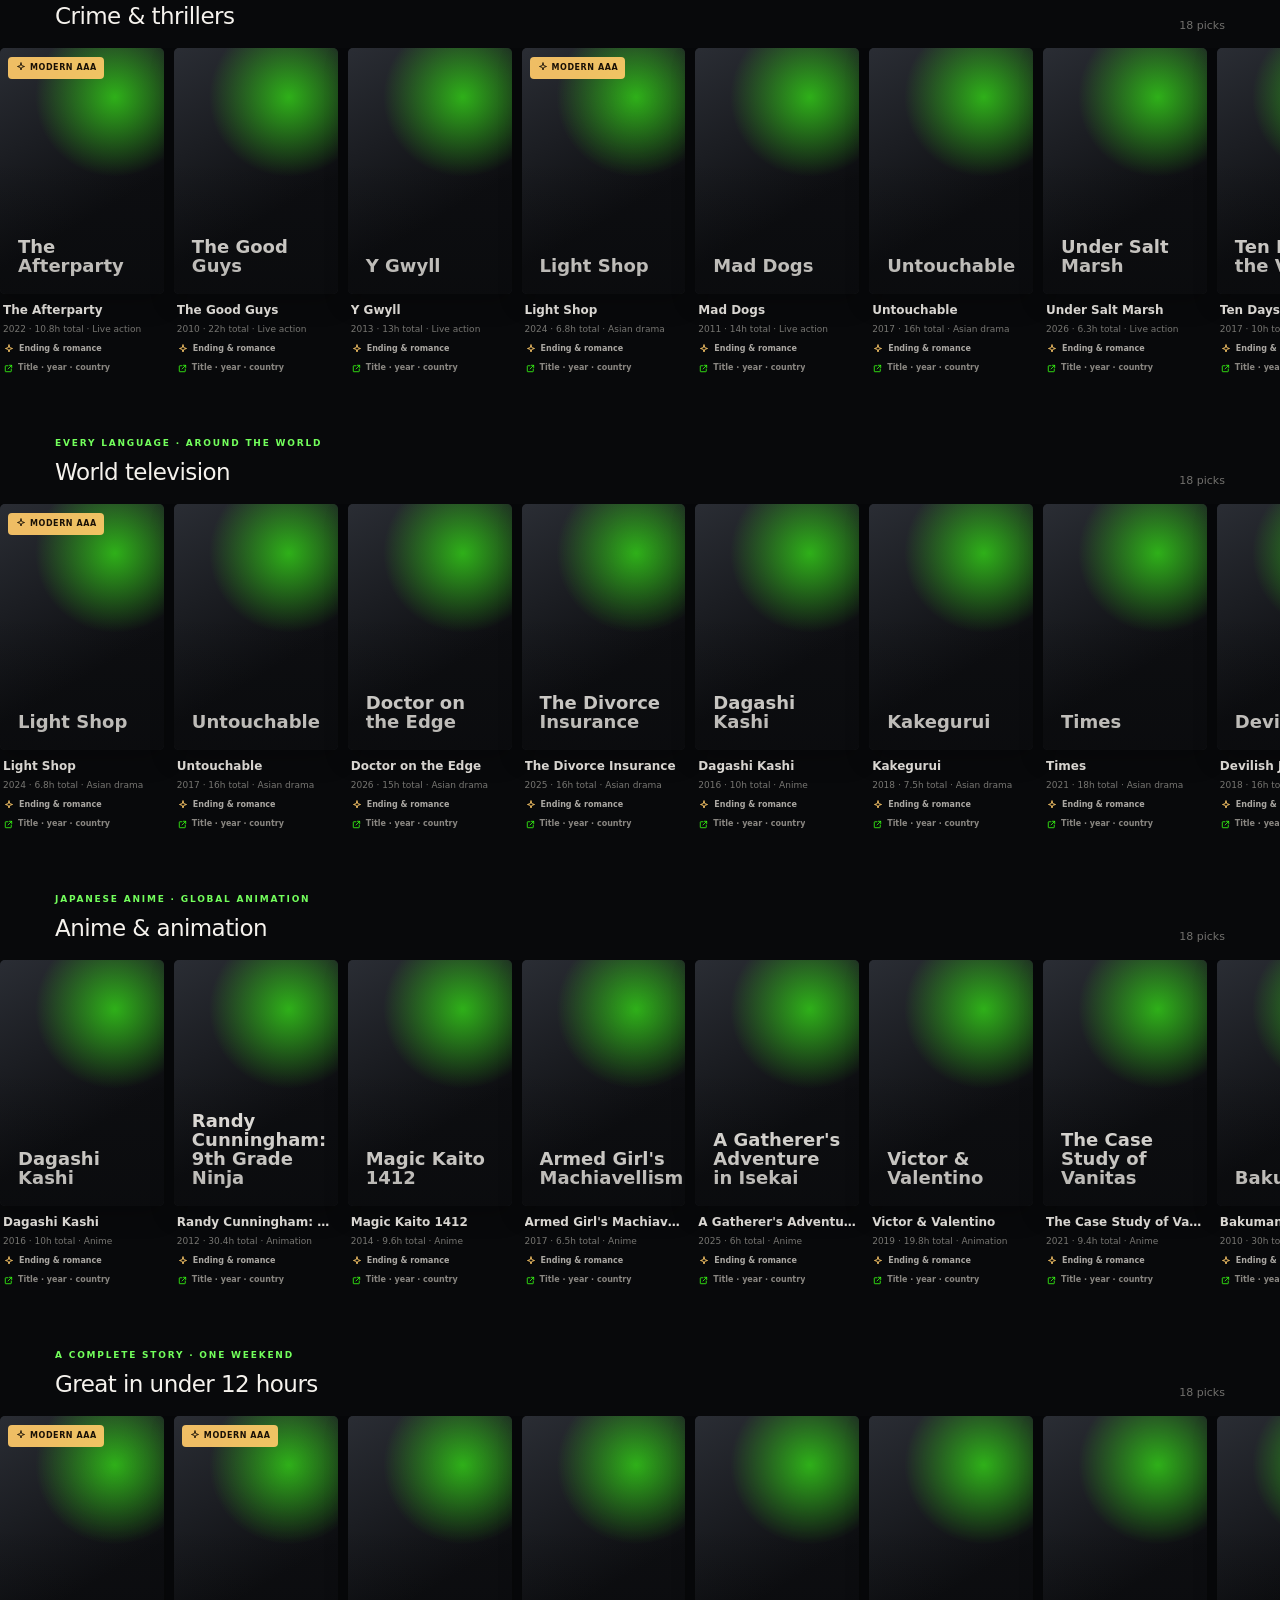
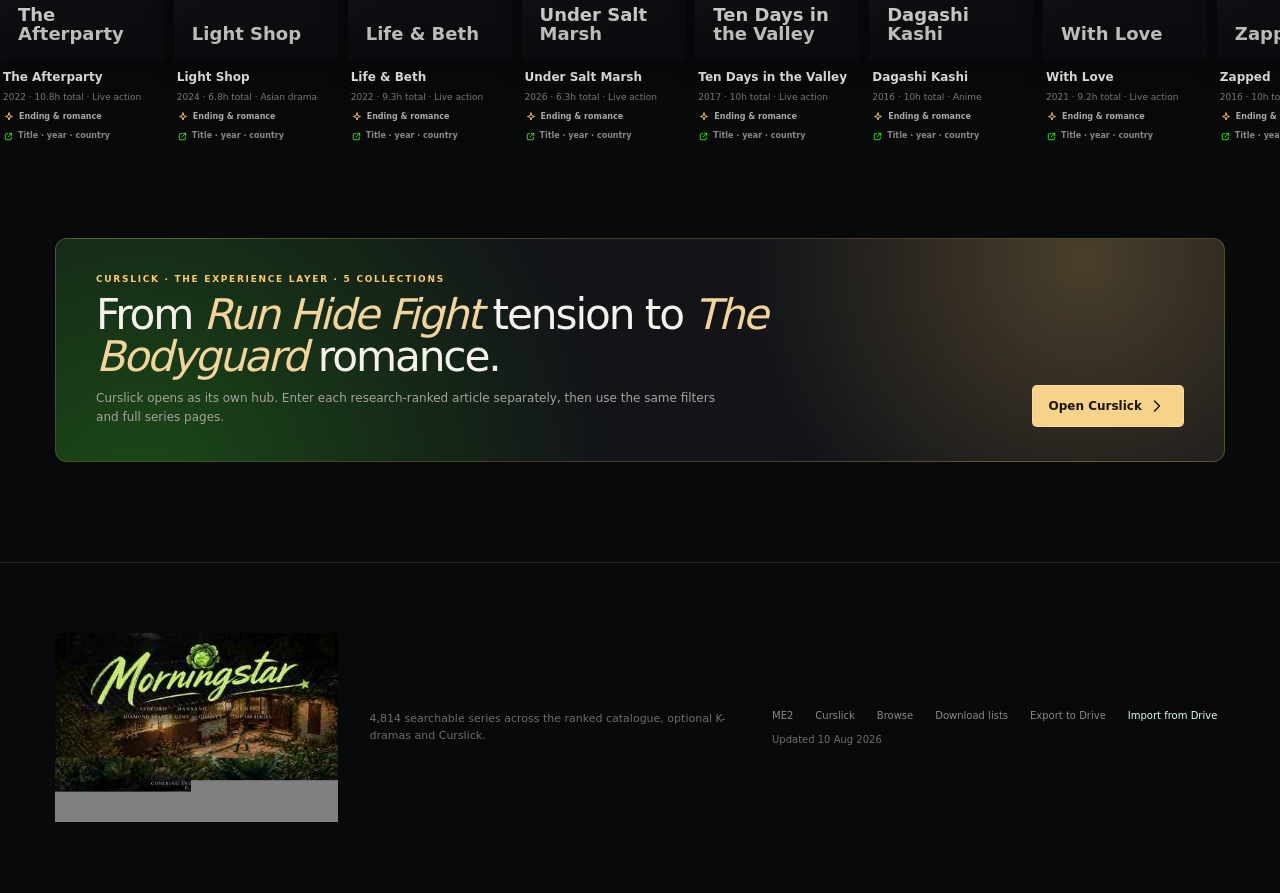
==== commit f65dd29c: "Wire collapsible Curslick UI and ME2" ====
--- a/index.html
+++ b/index.html
@@ -1213,5 +1213,6 @@
       }
     })();
   </script>
+  <script defer src="/assets/curslick-enhancements.js"></script>
 </body>
 </html>
--- a/assets/morningstar-brand.css
+++ b/assets/morningstar-brand.css
@@ -0,0 +1,55 @@
+/* Morningstar garden brand logo */
+.wordmark,
+.footer-mark {
+  color: transparent !important;
+  font-size: 0 !important;
+  letter-spacing: 0 !important;
+  background-image: url('/assets/morningstar-garden-logo.jpg') !important;
+  background-repeat: no-repeat !important;
+  overflow: hidden;
+}
+
+.wordmark {
+  width: 210px;
+  height: 58px;
+  flex: none;
+  border-radius: 8px;
+  background-size: cover !important;
+  background-position: center top !important;
+  box-shadow: 0 0 0 1px #39ff1438, 0 8px 25px #0000005c;
+}
+
+.wordmark span,
+.wordmark i,
+.footer-mark span,
+.footer-mark i {
+  display: none !important;
+}
+
+.footer-mark {
+  width: min(360px, 82vw);
+  height: 240px;
+  opacity: 1 !important;
+  transform: none !important;
+  border-radius: 12px;
+  background-size: contain !important;
+  background-position: center !important;
+}
+
+@media (max-width: 820px) {
+  .wordmark {
+    width: 165px;
+    height: 50px;
+  }
+  .footer-mark {
+    width: min(310px, 88vw);
+    height: 207px;
+  }
+}
+
+@media (max-width: 470px) {
+  .wordmark {
+    width: 145px;
+    height: 46px;
+  }
+}
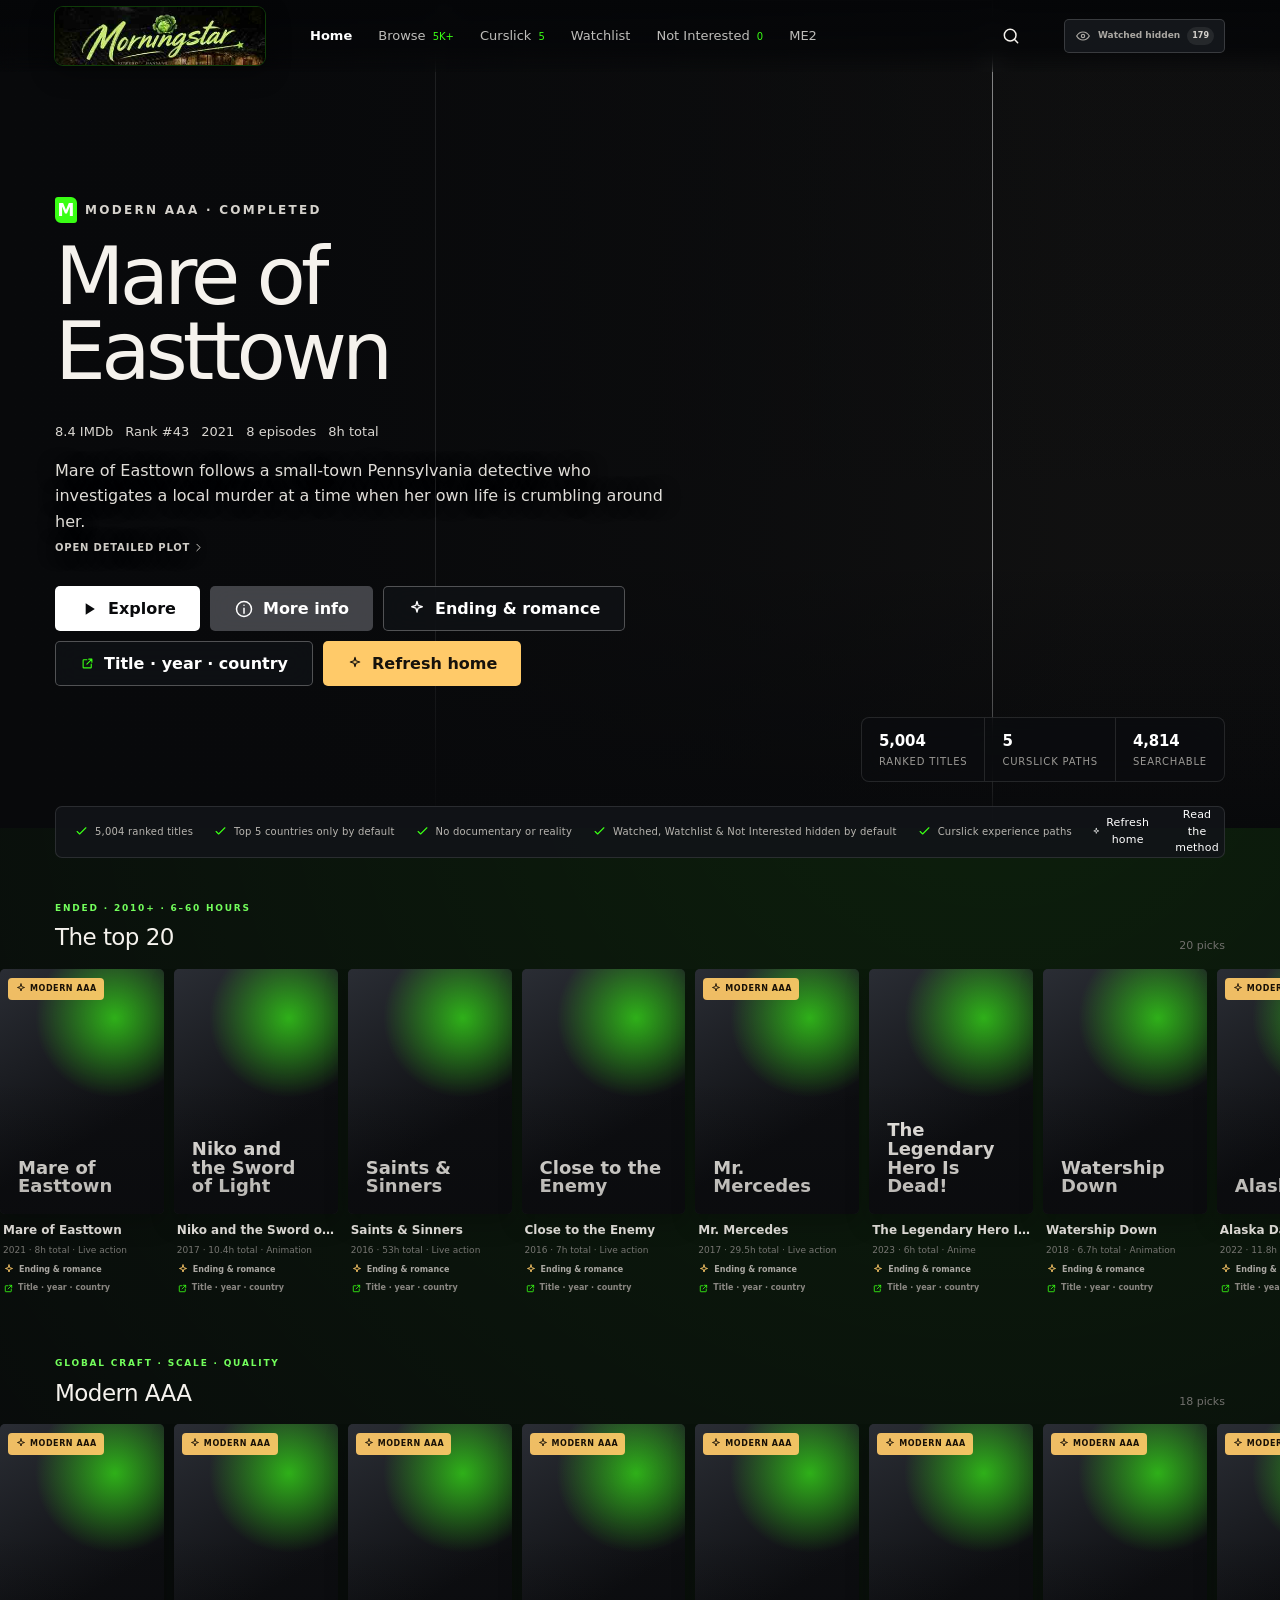
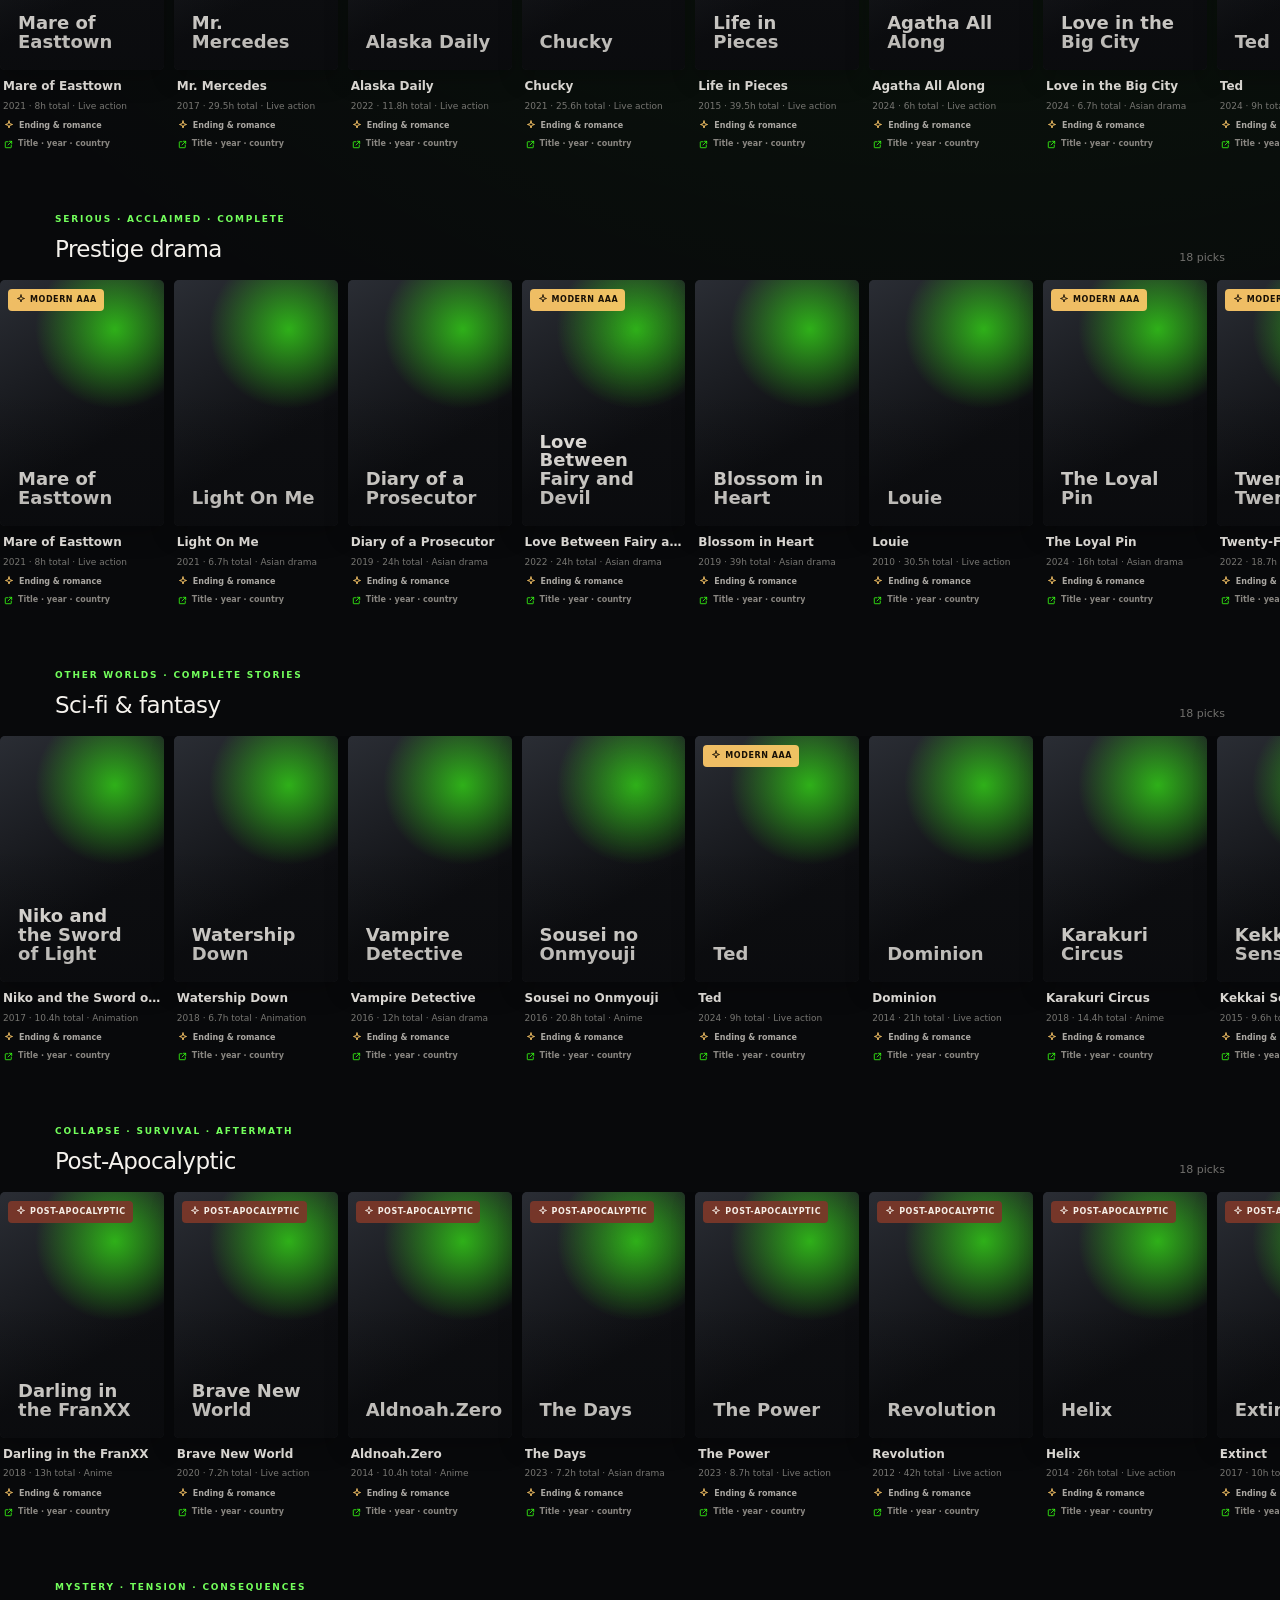
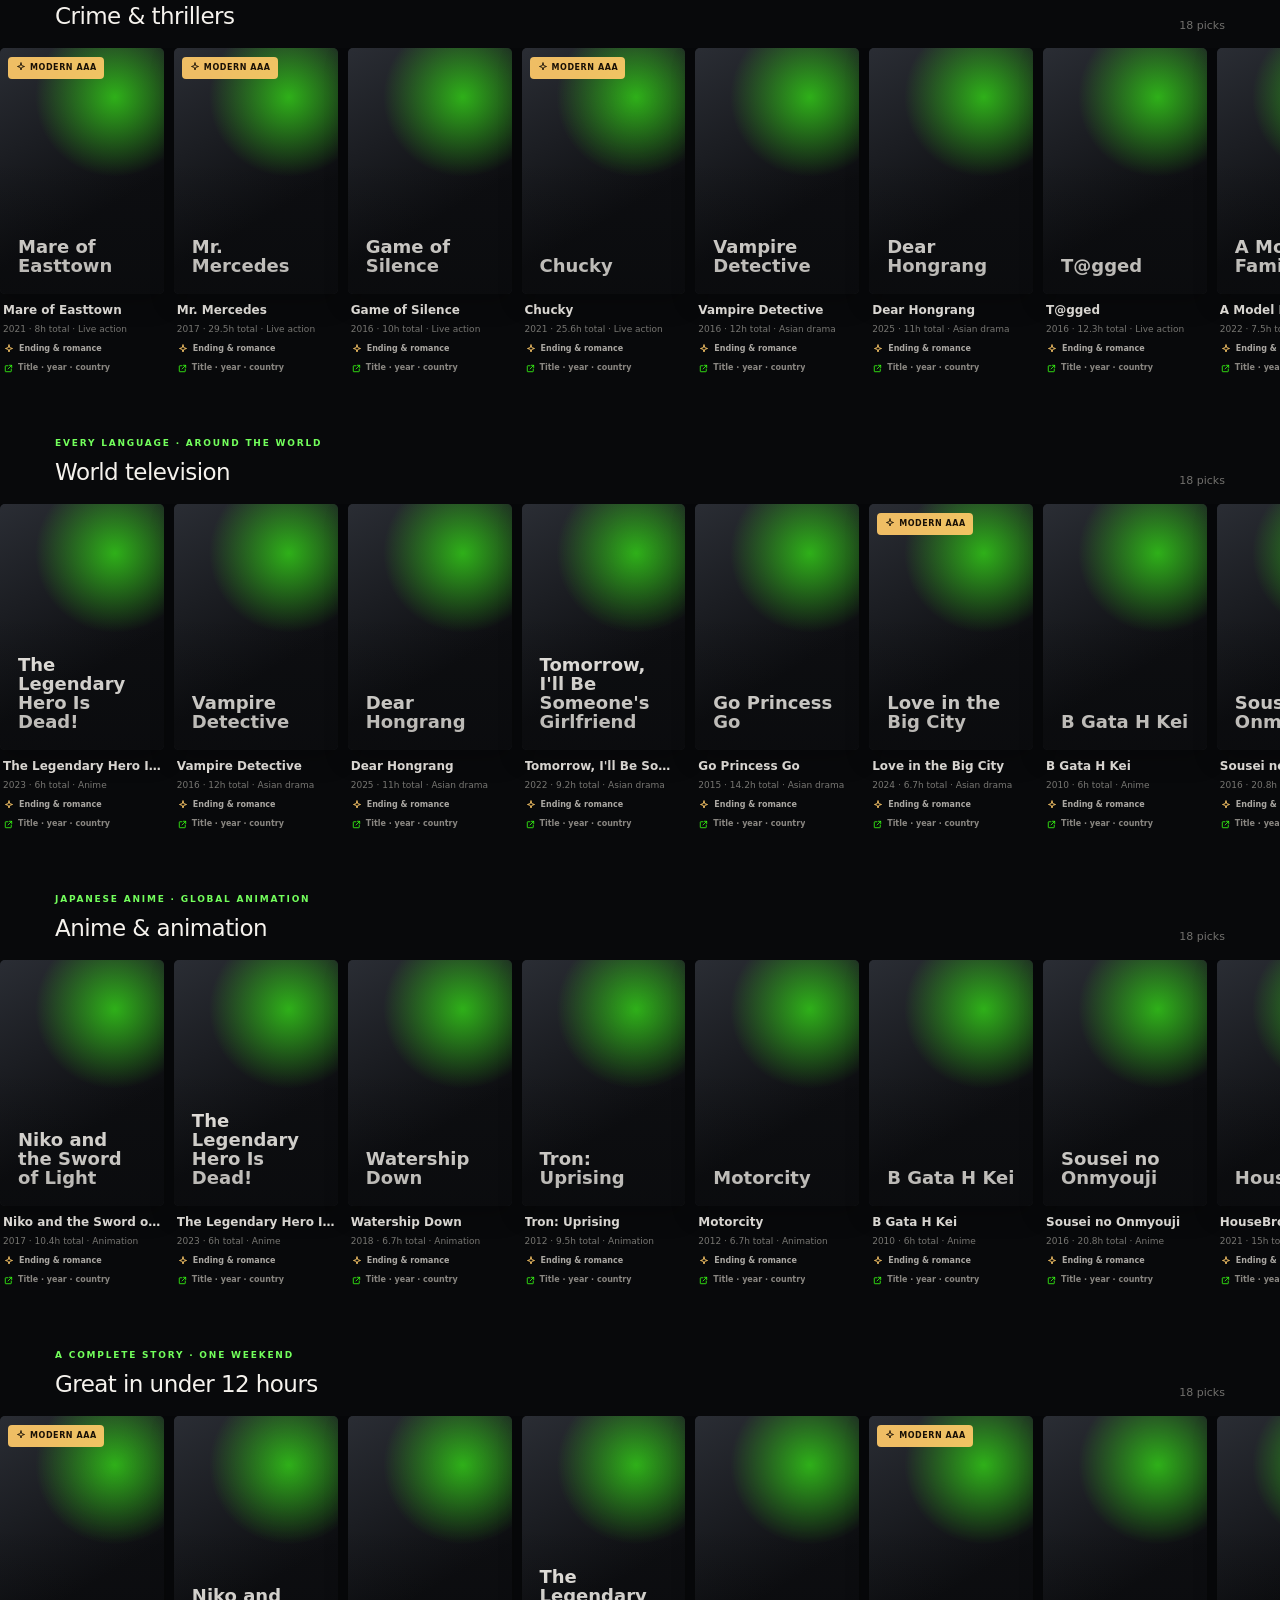
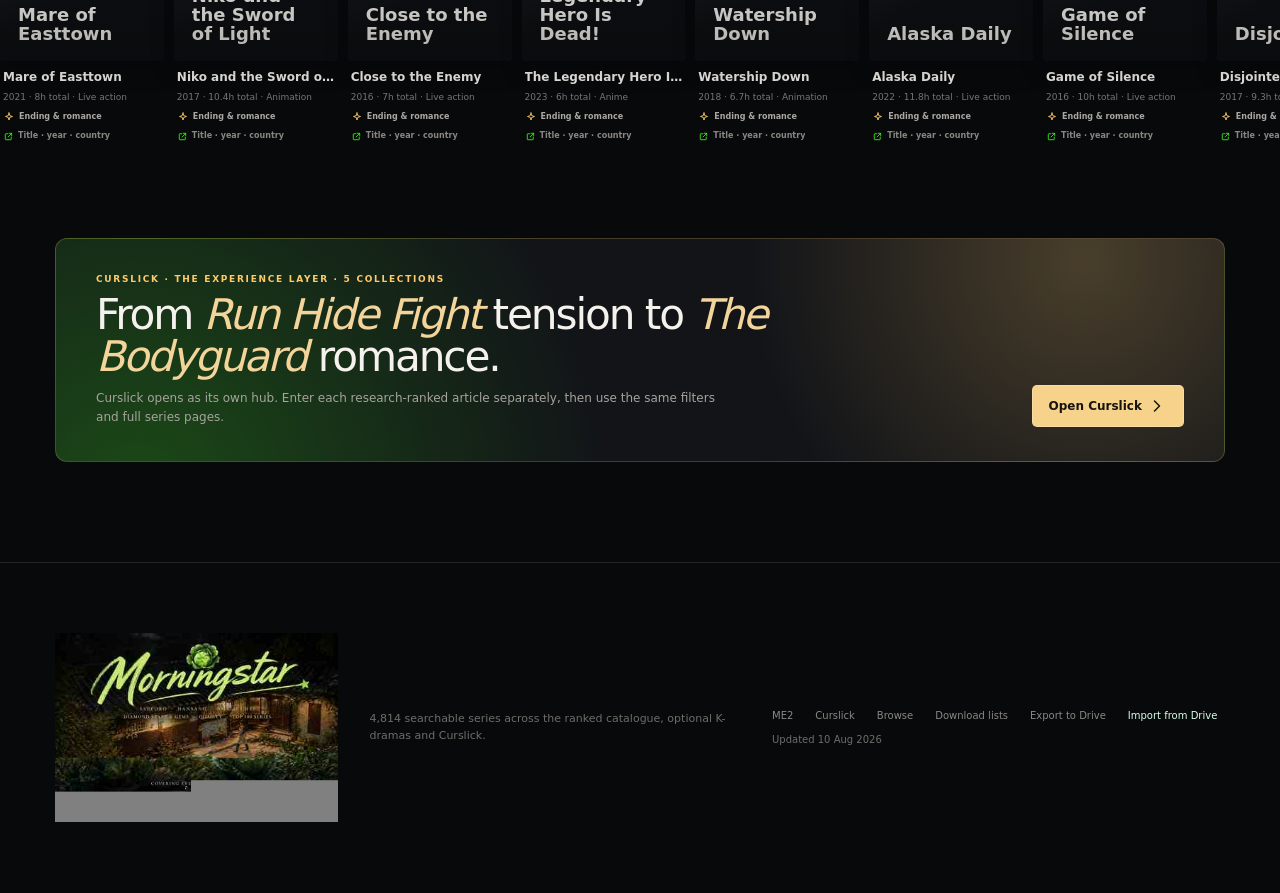
==== commit 22215e55: "Fix unreachable filter popover on short viewports The genre/year/country popovers are absolutely pos" ====
--- a/index.html
+++ b/index.html
@@ -1092,6 +1092,38 @@
           display: none;
         }
       }
+
+      /* Short viewports — a phone or tablet in landscape (wider than the 820px
+         mobile breakpoint but only ~400px tall), and ordinary laptops too. A
+         filter popover is absolutely positioned inside the dock, so once the
+         dock sticks at top:71px the popover's bottom is pinned off-screen and
+         no amount of scrolling reaches it. The open popover only clears a
+         sticky dock at roughly 900px of viewport height, so below that release
+         the dock exactly as the mobile block does — it is expanded-only, so
+         collapsed filters stay sticky while browsing — and size the choice
+         grids against the viewport instead of a flat 295px. */
+      @media (max-height: 900px) {
+        /* relative, not static: the dock's backdrop-filter already makes it a
+           stacking context, so dropping to static would retire its z-index and
+           let the card grid paint over the open popover. Relative lays out
+           exactly like static, so the dock still scrolls with the page. */
+        .filter-dock:not(.collapsed) {
+          position: relative;
+          top: auto;
+        }
+
+        .filter-dock-panel {
+          max-height: none;
+          overflow: visible;
+          overscroll-behavior: auto;
+        }
+
+        .choice-grid,
+        .years-grid {
+          max-height: clamp(150px, 100vh - 260px, 295px);
+          max-height: clamp(150px, 100dvh - 260px, 295px);
+        }
+      }
     </style>
 
 <style id="morningstar-neon-theme">
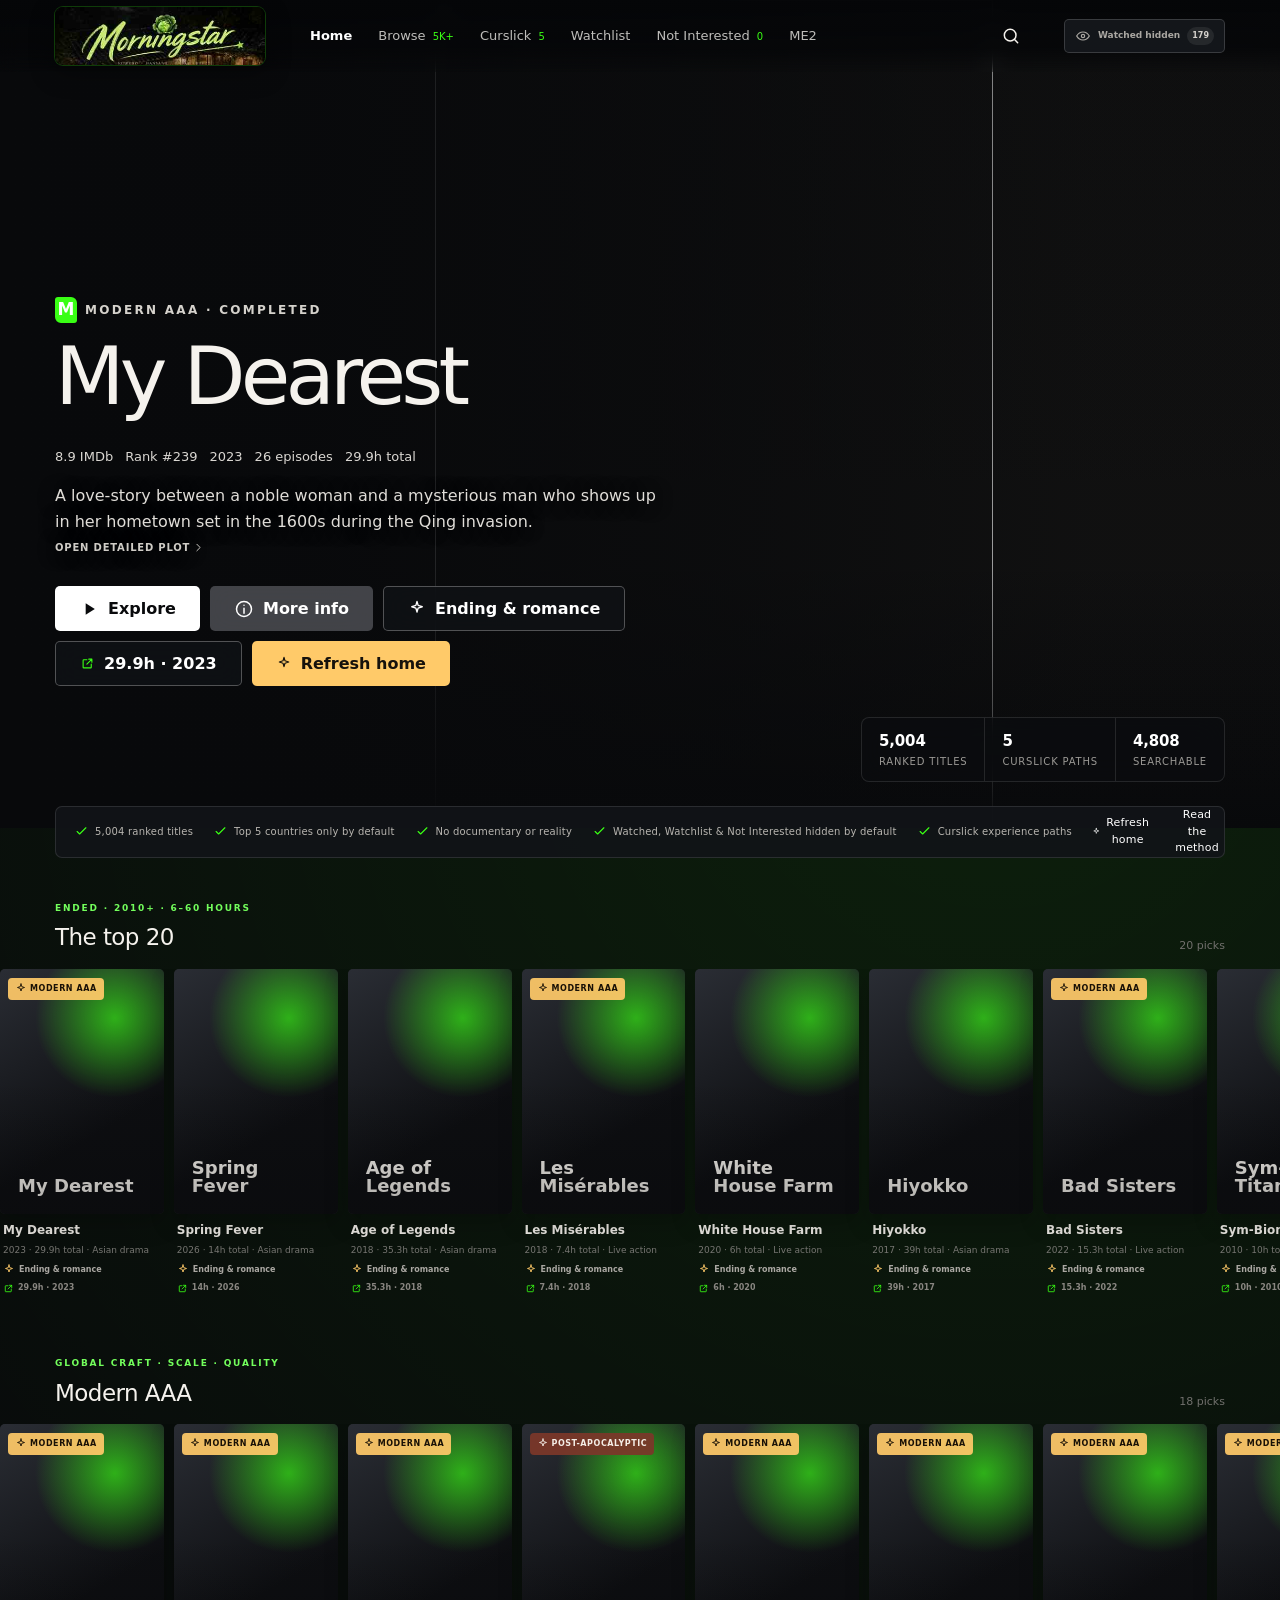
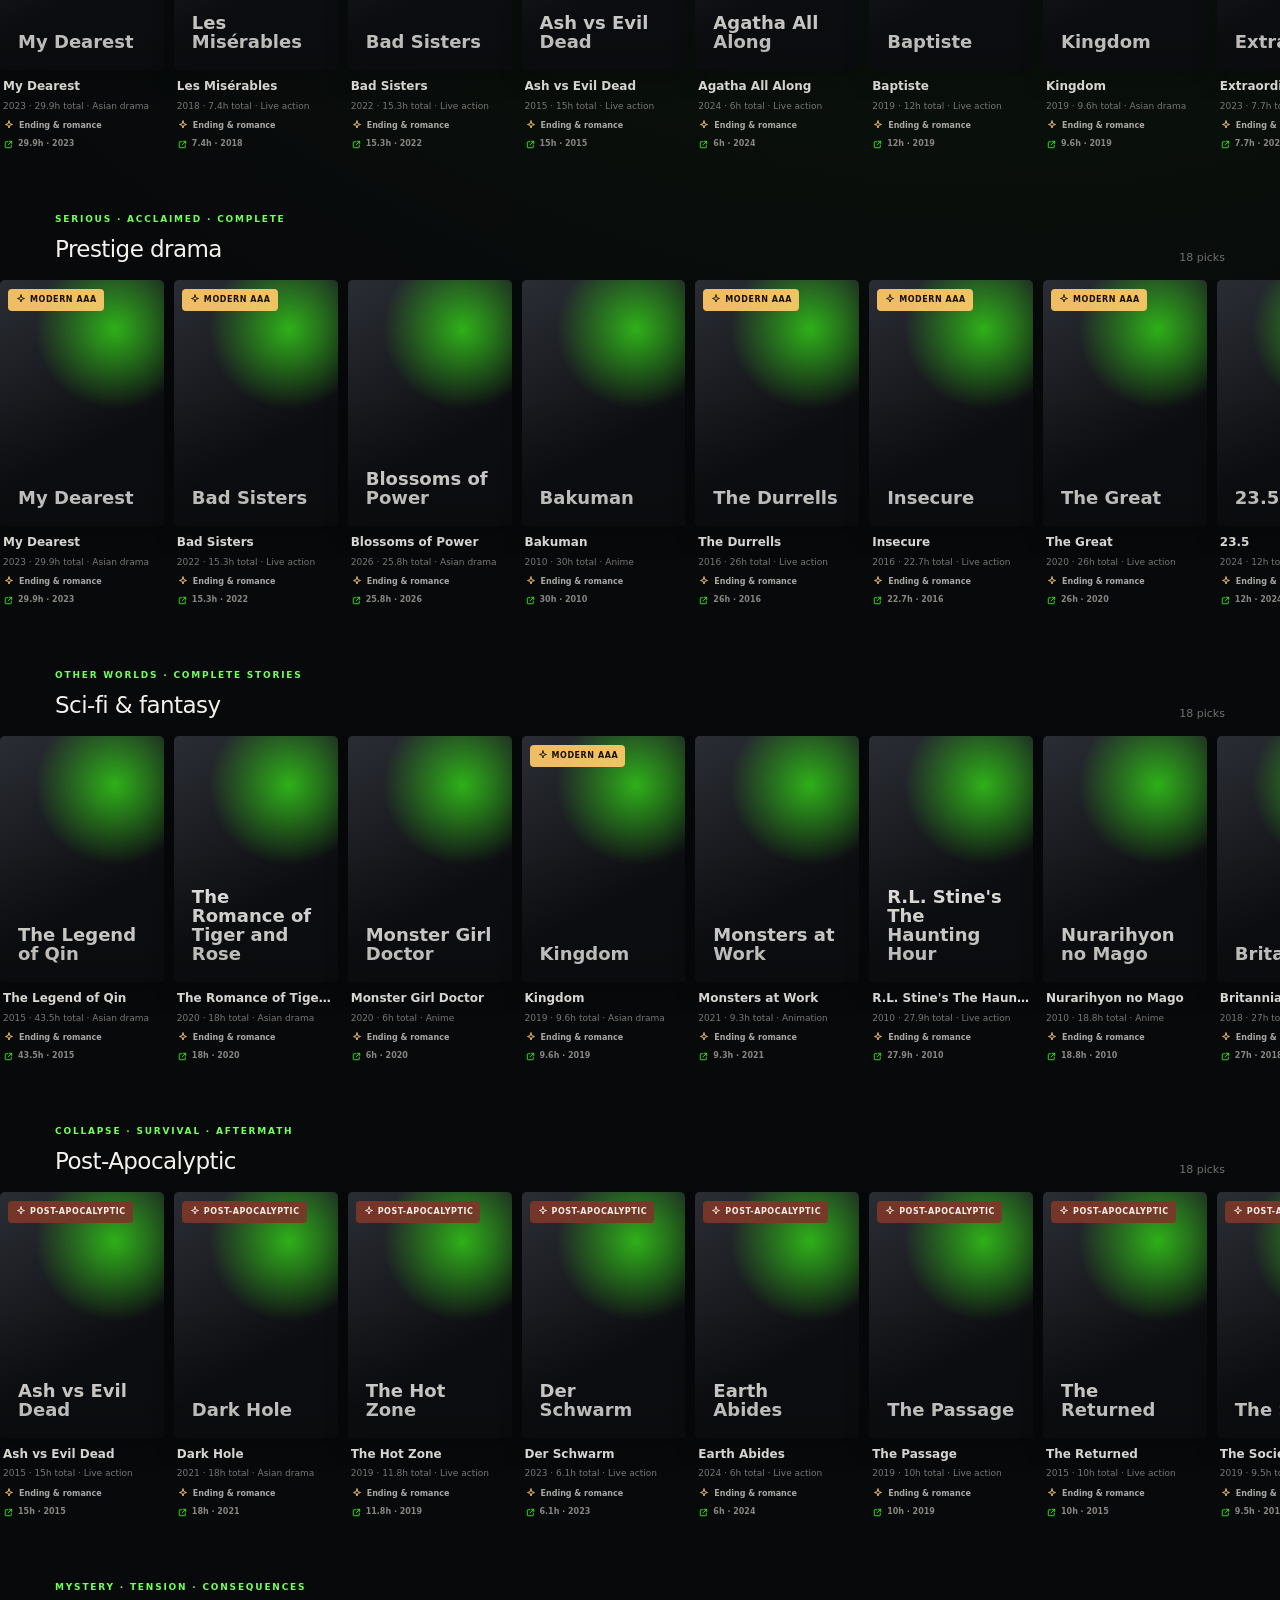
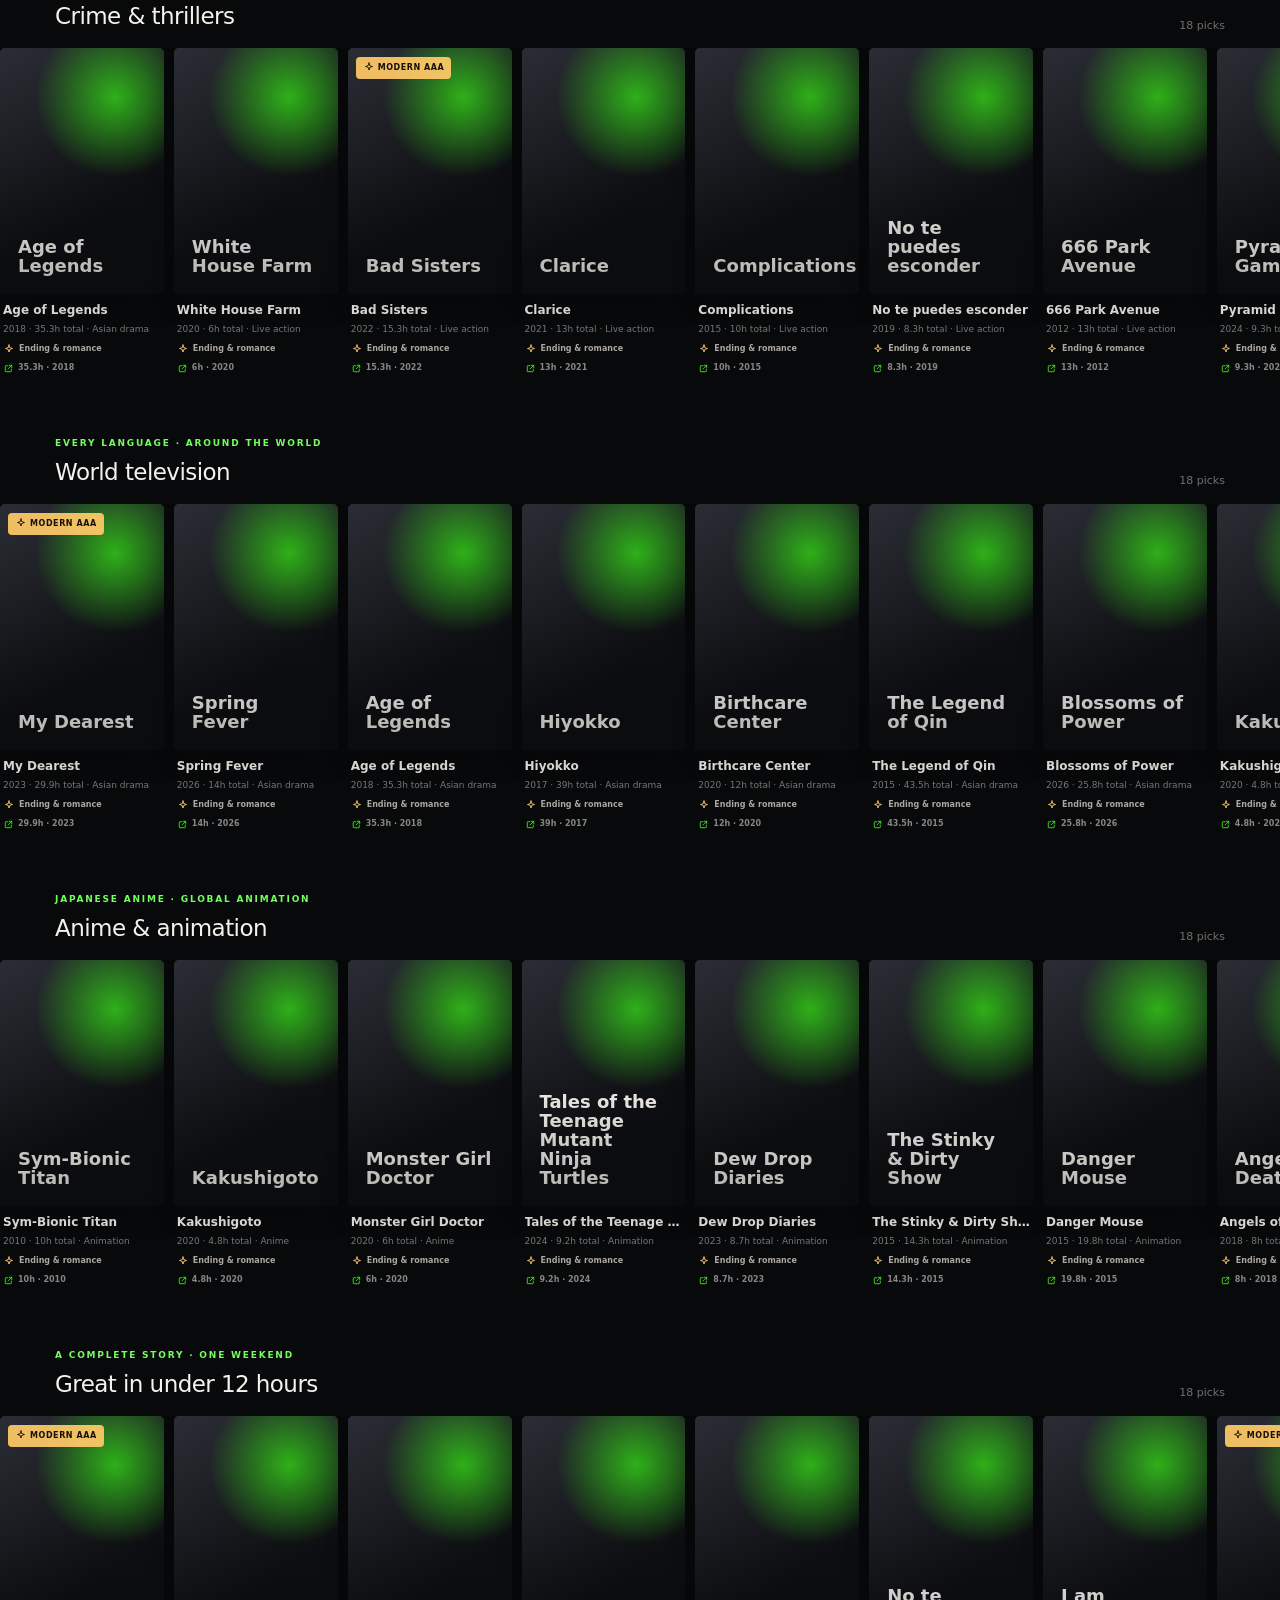
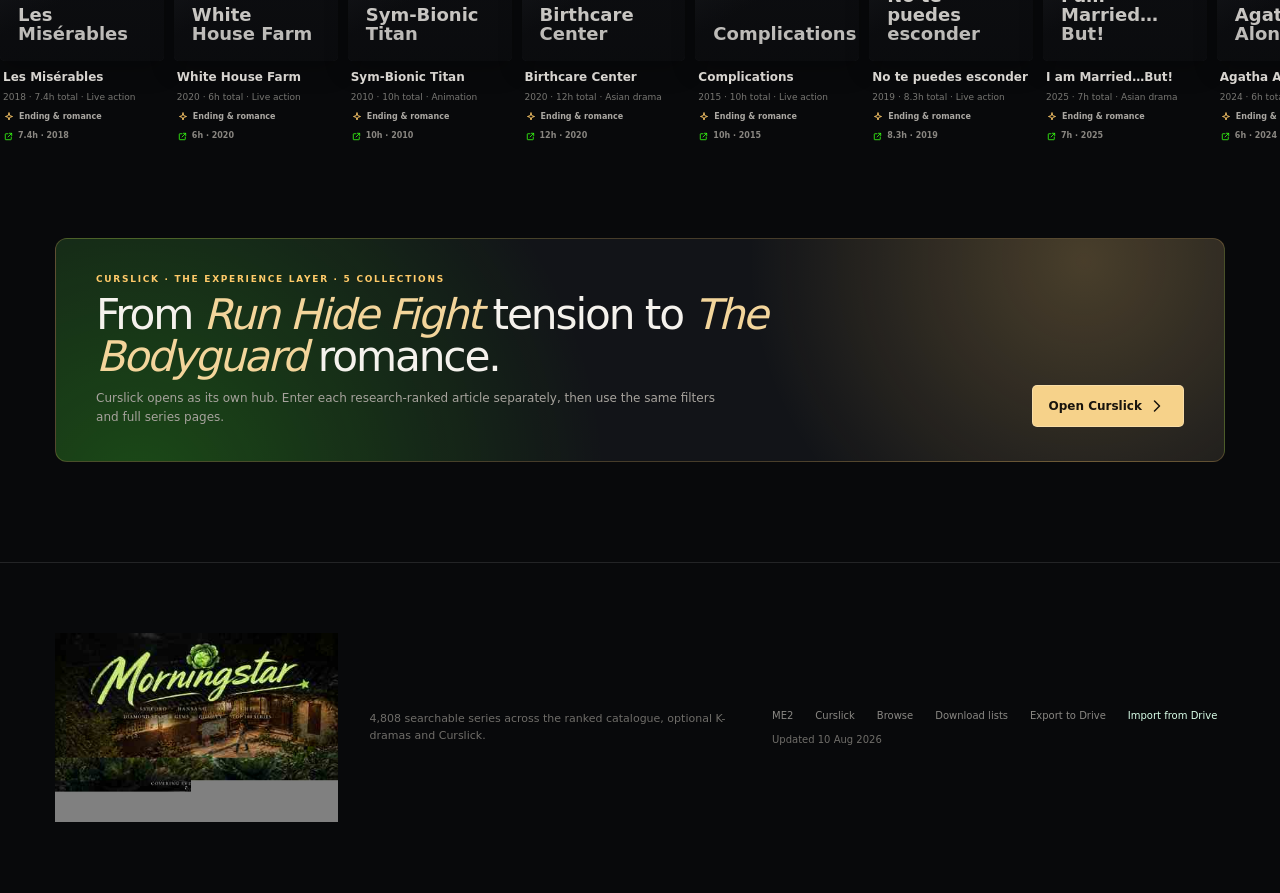
==== commit b352ae3a: "Rework series detail: drop restated metadata, add genre/Curslick chips The detail modal repeated the" ====
--- a/index.html
+++ b/index.html
@@ -9,7 +9,7 @@
     
     <style>
 /*! tailwindcss v4.2.1 | MIT License | https://tailwindcss.com */
-@layer properties{@supports (((-webkit-hyphens:none)) and (not (margin-trim:inline))) or ((-moz-orient:inline) and (not (color:rgb(from red r g b)))){*,:before,:after{--tw-rotate-x:initial;--tw-rotate-y:initial;--tw-rotate-z:initial;--tw-skew-x:initial;--tw-skew-y:initial;--tw-border-style:solid;--tw-shadow:0 0 #0000;--tw-shadow-color:initial;--tw-shadow-alpha:100%;--tw-inset-shadow:0 0 #0000;--tw-inset-shadow-color:initial;--tw-inset-shadow-alpha:100%;--tw-ring-color:initial;--tw-ring-shadow:0 0 #0000;--tw-inset-ring-color:initial;--tw-inset-ring-shadow:0 0 #0000;--tw-ring-inset:initial;--tw-ring-offset-width:0px;--tw-ring-offset-color:#fff;--tw-ring-offset-shadow:0 0 #0000;--tw-blur:initial;--tw-brightness:initial;--tw-contrast:initial;--tw-grayscale:initial;--tw-hue-rotate:initial;--tw-invert:initial;--tw-opacity:initial;--tw-saturate:initial;--tw-sepia:initial;--tw-drop-shadow:initial;--tw-drop-shadow-color:initial;--tw-drop-shadow-alpha:100%;--tw-drop-shadow-size:initial}::backdrop{--tw-rotate-x:initial;--tw-rotate-y:initial;--tw-rotate-z:initial;--tw-skew-x:initial;--tw-skew-y:initial;--tw-border-style:solid;--tw-shadow:0 0 #0000;--tw-shadow-color:initial;--tw-shadow-alpha:100%;--tw-inset-shadow:0 0 #0000;--tw-inset-shadow-color:initial;--tw-inset-shadow-alpha:100%;--tw-ring-color:initial;--tw-ring-shadow:0 0 #0000;--tw-inset-ring-color:initial;--tw-inset-ring-shadow:0 0 #0000;--tw-ring-inset:initial;--tw-ring-offset-width:0px;--tw-ring-offset-color:#fff;--tw-ring-offset-shadow:0 0 #0000;--tw-blur:initial;--tw-brightness:initial;--tw-contrast:initial;--tw-grayscale:initial;--tw-hue-rotate:initial;--tw-invert:initial;--tw-opacity:initial;--tw-saturate:initial;--tw-sepia:initial;--tw-drop-shadow:initial;--tw-drop-shadow-color:initial;--tw-drop-shadow-alpha:100%;--tw-drop-shadow-size:initial}}}@layer theme{:root,:host{--font-sans:ui-sans-serif, system-ui, sans-serif, "Apple Color Emoji", "Segoe UI Emoji", "Segoe UI Symbol", "Noto Color Emoji";--font-mono:ui-monospace, SFMono-Regular, Menlo, Monaco, Consolas, "Liberation Mono", "Courier New", monospace;--spacing:.25rem;--text-sm:.875rem;--text-sm--line-height:calc(1.25 / .875);--default-transition-duration:.15s;--default-transition-timing-function:cubic-bezier(.4, 0, .2, 1);--default-font-family:var(--font-sans);--default-mono-font-family:var(--font-mono)}}@layer base{*,:after,:before{box-sizing:border-box;border:0 solid;margin:0;padding:0}::backdrop{box-sizing:border-box;border:0 solid;margin:0;padding:0}::-webkit-file-upload-button{box-sizing:border-box;border:0 solid;margin:0;padding:0}::file-selector-button{box-sizing:border-box;border:0 solid;margin:0;padding:0}html,:host{-webkit-text-size-adjust:100%;-moz-tab-size:4;tab-size:4;line-height:1.5;font-family:var(--default-font-family,ui-sans-serif, system-ui, sans-serif, "Apple Color Emoji", "Segoe UI Emoji", "Segoe UI Symbol", "Noto Color Emoji");font-feature-settings:var(--default-font-feature-settings,normal);font-variation-settings:var(--default-font-variation-settings,normal);-webkit-tap-highlight-color:transparent}hr{height:0;color:inherit;border-top-width:1px}abbr:where([title]){-webkit-text-decoration:underline dotted;text-decoration:underline dotted}h1,h2,h3,h4,h5,h6{font-size:inherit;font-weight:inherit}a{color:inherit;-webkit-text-decoration:inherit;-webkit-text-decoration:inherit;-webkit-text-decoration:inherit;-webkit-text-decoration:inherit;text-decoration:inherit}b,strong{font-weight:bolder}code,kbd,samp,pre{font-family:var(--default-mono-font-family,ui-monospace, SFMono-Regular, Menlo, Monaco, Consolas, "Liberation Mono", "Courier New", monospace);font-feature-settings:var(--default-mono-font-feature-settings,normal);font-variation-settings:var(--default-mono-font-variation-settings,normal);font-size:1em}small{font-size:80%}sub,sup{vertical-align:baseline;font-size:75%;line-height:0;position:relative}sub{bottom:-.25em}sup{top:-.5em}table{text-indent:0;border-color:inherit;border-collapse:collapse}:-moz-focusring{outline:auto}progress{vertical-align:baseline}summary{display:list-item}ol,ul,menu{list-style:none}img,svg,video,canvas,audio,iframe,embed,object{vertical-align:middle;display:block}img,video{max-width:100%;height:auto}button,input,select,optgroup,textarea{font:inherit;font-feature-settings:inherit;font-variation-settings:inherit;letter-spacing:inherit;color:inherit;opacity:1;background-color:#0000;border-radius:0}::-webkit-file-upload-button{font:inherit;font-feature-settings:inherit;font-variation-settings:inherit;letter-spacing:inherit;color:inherit;opacity:1;background-color:#0000;border-radius:0}::file-selector-button{font:inherit;font-feature-settings:inherit;font-variation-settings:inherit;letter-spacing:inherit;color:inherit;opacity:1;background-color:#0000;border-radius:0}:where(select:-webkit-any([multiple],[size])) optgroup{font-weight:bolder}:where(select:is([multiple],[size])) optgroup{font-weight:bolder}:where(select:-webkit-any([multiple],[size])) optgroup option{padding-inline-start:20px}:where(select:is([multiple],[size])) optgroup option{padding-inline-start:20px}::-webkit-file-upload-button{margin-inline-end:4px}::file-selector-button{margin-inline-end:4px}::placeholder{opacity:1}@supports (not ((-webkit-appearance:-apple-pay-button))) or (contain-intrinsic-size:1px){::placeholder{color:currentColor}@supports (color:color-mix(in lab, red, red)){::placeholder{color:color-mix(in oklab, currentcolor 50%, transparent)}}}textarea{resize:vertical}::-webkit-search-decoration{-webkit-appearance:none}::-webkit-date-and-time-value{min-height:1lh;text-align:inherit}::-webkit-datetime-edit{display:inline-flex}::-webkit-datetime-edit-fields-wrapper{padding:0}::-webkit-datetime-edit{padding-block-start:0;padding-block-end:0}::-webkit-datetime-edit-year-field{padding-block-start:0;padding-block-end:0}::-webkit-datetime-edit-month-field{padding-block-start:0;padding-block-end:0}::-webkit-datetime-edit-day-field{padding-block-start:0;padding-block-end:0}::-webkit-datetime-edit-hour-field{padding-block-start:0;padding-block-end:0}::-webkit-datetime-edit-minute-field{padding-block-start:0;padding-block-end:0}::-webkit-datetime-edit-second-field{padding-block-start:0;padding-block-end:0}::-webkit-datetime-edit-millisecond-field{padding-block-start:0;padding-block-end:0}::-webkit-datetime-edit-meridiem-field{padding-block-start:0;padding-block-end:0}::-webkit-calendar-picker-indicator{line-height:1}:-moz-ui-invalid{box-shadow:none}button{-webkit-appearance:button;appearance:button}input:where([type=button],[type=reset],[type=submit]){-webkit-appearance:button;appearance:button}::-webkit-file-upload-button{-webkit-appearance:button;appearance:button}::file-selector-button{-webkit-appearance:button;appearance:button}::-webkit-inner-spin-button{height:auto}::-webkit-outer-spin-button{height:auto}[hidden]:where(:not([hidden=until-found])){display:none!important}}@layer components;@layer utilities{.collapse{visibility:collapse}.invisible{visibility:hidden}.visible{visibility:visible}.absolute{position:absolute}.fixed{position:fixed}.relative{position:relative}.static{position:static}.sticky{position:sticky}.start:not(:-webkit-any(:lang(ae),:lang(ar),:lang(arc),:lang(bcc),:lang(bqi),:lang(ckb),:lang(dv),:lang(fa),:lang(glk),:lang(he),:lang(ku),:lang(mzn),:lang(nqo),:lang(pnb),:lang(ps),:lang(sd),:lang(ug),:lang(ur),:lang(yi))){left:var(--spacing)}.start:not(:is(:lang(ae),:lang(ar),:lang(arc),:lang(bcc),:lang(bqi),:lang(ckb),:lang(dv),:lang(fa),:lang(glk),:lang(he),:lang(ku),:lang(mzn),:lang(nqo),:lang(pnb),:lang(ps),:lang(sd),:lang(ug),:lang(ur),:lang(yi))){left:var(--spacing)}.start:-webkit-any(:lang(ae),:lang(ar),:lang(arc),:lang(bcc),:lang(bqi),:lang(ckb),:lang(dv),:lang(fa),:lang(glk),:lang(he),:lang(ku),:lang(mzn),:lang(nqo),:lang(pnb),:lang(ps),:lang(sd),:lang(ug),:lang(ur),:lang(yi)){right:var(--spacing)}.start:is(:lang(ae),:lang(ar),:lang(arc),:lang(bcc),:lang(bqi),:lang(ckb),:lang(dv),:lang(fa),:lang(glk),:lang(he),:lang(ku),:lang(mzn),:lang(nqo),:lang(pnb),:lang(ps),:lang(sd),:lang(ug),:lang(ur),:lang(yi)){right:var(--spacing)}.end:not(:-webkit-any(:lang(ae),:lang(ar),:lang(arc),:lang(bcc),:lang(bqi),:lang(ckb),:lang(dv),:lang(fa),:lang(glk),:lang(he),:lang(ku),:lang(mzn),:lang(nqo),:lang(pnb),:lang(ps),:lang(sd),:lang(ug),:lang(ur),:lang(yi))){right:var(--spacing)}.end:not(:is(:lang(ae),:lang(ar),:lang(arc),:lang(bcc),:lang(bqi),:lang(ckb),:lang(dv),:lang(fa),:lang(glk),:lang(he),:lang(ku),:lang(mzn),:lang(nqo),:lang(pnb),:lang(ps),:lang(sd),:lang(ug),:lang(ur),:lang(yi))){right:var(--spacing)}.end:-webkit-any(:lang(ae),:lang(ar),:lang(arc),:lang(bcc),:lang(bqi),:lang(ckb),:lang(dv),:lang(fa),:lang(glk),:lang(he),:lang(ku),:lang(mzn),:lang(nqo),:lang(pnb),:lang(ps),:lang(sd),:lang(ug),:lang(ur),:lang(yi)){left:var(--spacing)}.end:is(:lang(ae),:lang(ar),:lang(arc),:lang(bcc),:lang(bqi),:lang(ckb),:lang(dv),:lang(fa),:lang(glk),:lang(he),:lang(ku),:lang(mzn),:lang(nqo),:lang(pnb),:lang(ps),:lang(sd),:lang(ug),:lang(ur),:lang(yi)){left:var(--spacing)}.isolate{isolation:isolate}.container{width:100%}@media (min-width:40rem){.container{max-width:40rem}}@media (min-width:48rem){.container{max-width:48rem}}@media (min-width:64rem){.container{max-width:64rem}}@media (min-width:80rem){.container{max-width:80rem}}@media (min-width:96rem){.container{max-width:96rem}}.block{display:block}.flex{display:flex}.grid{display:grid}.hidden{display:none}.inline{display:inline}.list-item{display:list-item}.table{display:table}.grow{flex-grow:1}.transform{transform:var(--tw-rotate-x,) var(--tw-rotate-y,) var(--tw-rotate-z,) var(--tw-skew-x,) var(--tw-skew-y,)}.rounded{border-radius:.25rem}.border{border-style:var(--tw-border-style);border-width:1px}.text-sm{font-size:var(--text-sm);line-height:var(--tw-leading,var(--text-sm--line-height))}.capitalize{text-transform:capitalize}.shadow{--tw-shadow:0 1px 3px 0 var(--tw-shadow-color,#0000001a), 0 1px 2px -1px var(--tw-shadow-color,#0000001a);box-shadow:var(--tw-inset-shadow), var(--tw-inset-ring-shadow), var(--tw-ring-offset-shadow), var(--tw-ring-shadow), var(--tw-shadow)}.ring{--tw-ring-shadow:var(--tw-ring-inset,) 0 0 0 calc(1px + var(--tw-ring-offset-width)) var(--tw-ring-color,currentcolor);box-shadow:var(--tw-inset-shadow), var(--tw-inset-ring-shadow), var(--tw-ring-offset-shadow), var(--tw-ring-shadow), var(--tw-shadow)}.blur{--tw-blur:blur(8px);filter:var(--tw-blur,) var(--tw-brightness,) var(--tw-contrast,) var(--tw-grayscale,) var(--tw-hue-rotate,) var(--tw-invert,) var(--tw-saturate,) var(--tw-sepia,) var(--tw-drop-shadow,)}.filter{filter:var(--tw-blur,) var(--tw-brightness,) var(--tw-contrast,) var(--tw-grayscale,) var(--tw-hue-rotate,) var(--tw-invert,) var(--tw-saturate,) var(--tw-sepia,) var(--tw-drop-shadow,)}.transition{transition-property:color,background-color,border-color,outline-color,text-decoration-color,fill,stroke,--tw-gradient-from,--tw-gradient-via,--tw-gradient-to,opacity,box-shadow,transform,translate,scale,rotate,filter,-webkit-backdrop-filter,backdrop-filter,display,content-visibility,overlay,pointer-events;transition-timing-function:var(--tw-ease,var(--default-transition-timing-function));transition-duration:var(--tw-duration,var(--default-transition-duration))}}:root{--ink:#f5f2ed;--muted:#a8a6a2;--dim:#71706d;--night:#08090b;--panel:#121418;--panel-2:#191c21;--line:#ffffff1c;--red:#ff3f38;--coral:#ff6f5f;--green:#63e6a4;--amber:#ffca69}*{box-sizing:border-box}html{scroll-behavior:smooth;background:var(--night)}body{background:var(--night);color:var(--ink);font-family:var(--font-geist-sans), Arial, sans-serif;margin:0;overflow-x:hidden}button,input,select{font:inherit}button,a{-webkit-tap-highlight-color:transparent}button{color:inherit}button:focus-visible{outline:2px solid var(--coral);outline-offset:3px}a:focus-visible{outline:2px solid var(--coral);outline-offset:3px}select:focus-visible{outline:2px solid var(--coral);outline-offset:3px}input:focus-visible{outline:2px solid var(--coral);outline-offset:3px}.modal-open{overflow:hidden}.site-root{background:radial-gradient(circle at 78% 12%, #ff453a12, transparent 28%), var(--night);min-height:100vh}.site-header{z-index:80;-webkit-backdrop-filter:blur(10px);backdrop-filter:blur(10px);background:linear-gradient(#050608fa,#050608cc 68%,#0000);align-items:center;gap:34px;height:72px;padding:0 4.3vw;transition:background .25s;display:flex;position:fixed;top:0;bottom:auto;left:0;right:0}.wordmark,.footer-mark{color:#fff;letter-spacing:.075em;cursor:pointer;background:0 0;border:0;padding:0;font-size:17px;font-weight:830}.wordmark span,.footer-mark span{color:#fff;background:var(--red);letter-spacing:0;border-radius:3px 7px;justify-content:center;align-items:center;width:23px;height:28px;margin-right:2px;display:inline-flex}.wordmark i,.footer-mark i{color:var(--red);font-style:normal}.site-header nav{align-items:center;gap:4px;display:flex}.site-header nav button{color:#bebdba;cursor:pointer;background:0 0;border:0;padding:9px 11px;font-size:13px;font-weight:540;transition:color .2s}.site-header nav button:hover,.site-header nav button.active{color:#fff}.site-header nav button.active{font-weight:720}.site-header nav span{color:var(--green);margin-left:3px;font-size:10px}.header-search{border:1px solid #0000;align-items:center;width:38px;height:38px;margin-left:auto;transition:width .3s,background .3s,border .3s;display:flex;position:relative;overflow:hidden}.header-search>svg{z-index:1;position:absolute;left:8px}.header-search input{opacity:0;pointer-events:none;color:#fff;background:0 0;border:0;outline:none;width:100%;height:100%;padding:0 34px 0 36px;font-size:13px}.header-search>button{cursor:pointer;background:0 0;border:0;position:absolute;top:0;bottom:0;left:0;right:0}.header-search.open{background:#060709d1;border-color:#ffffff73;width:min(290px,24vw)}.header-search.open input{opacity:1;pointer-events:auto}.header-search.open>button{width:34px;left:auto}.history-toggle{color:#aaa7a2;cursor:pointer;background:#191b20c7;border:1px solid #ffffff29;border-radius:5px;align-items:center;gap:7px;min-height:34px;padding:0 10px;font-size:9px;font-weight:720;transition:color .2s,border-color .2s,background .2s;display:flex}.history-toggle b{color:#d5d2cd;background:#ffffff14;border-radius:999px;min-width:23px;padding:3px 5px;font-size:8px}.history-toggle.active{color:#fff;background:#1e7e5257;border-color:#63e6a46b}.history-toggle.active b{color:#08130e;background:var(--green)}.mobile-menu{background:0 0;border:0;padding:4px;display:none}.hero{background:#111;align-items:flex-end;min-height:min(830px,92vh);display:flex;position:relative;overflow:hidden}.hero-art{object-fit:cover;object-position:center 22%;filter:saturate(.9)contrast(1.04);width:66%;height:100%;position:absolute;top:0;bottom:0;left:auto;right:0}.hero-vignette{background:linear-gradient(90deg,#08090b 0%,#08090bf7 24%,#08090b9e 55%,#08090b14 85%),linear-gradient(#08090b33 0%,#0000 68%,#08090b 100%);position:absolute;top:0;bottom:0;left:0;right:0}.hero-content{z-index:2;width:min(680px,53vw);padding:150px 0 142px 4.3vw;position:relative}.hero-overline{color:#d5d2cc;letter-spacing:.19em;align-items:center;gap:8px;font-size:12px;font-weight:750;display:flex}.hero-overline span{color:#fff;background:var(--red);letter-spacing:0;border-radius:3px 6px;place-items:center;width:22px;height:26px;font-size:17px;display:inline-grid}.hero h1{letter-spacing:-.06em;text-wrap:balance;max-width:640px;margin:16px 0 12px;font-size:clamp(48px,6.3vw,96px);line-height:.92}.hero-title-row{align-items:flex-end;gap:16px;max-width:690px;display:flex}.hero-title-row h1{margin-right:0}.hero-meta{flex-wrap:wrap;align-items:center;gap:12px;margin:22px 0 17px;font-size:13px;display:flex}.hero-meta b{color:#dad7d2;font-weight:520}.hero-meta .hero-watched{color:var(--green);align-items:center;gap:4px;display:inline-flex}.hero-plot{color:#e0ddd8;text-shadow:0 2px 18px #000;max-width:610px;margin:0;font-size:16px;line-height:1.58}.hero-plot-button{color:#e0ddd8;text-align:left;cursor:pointer;text-shadow:0 2px 18px #000;background:0 0;border:0;max-width:620px;padding:0;display:block}.hero-plot-button>span{font-size:16px;line-height:1.58;display:block}.hero-plot-button small{color:#cfccc6;text-transform:uppercase;letter-spacing:.08em;align-items:center;gap:2px;margin-top:6px;font-size:10px;font-weight:720;display:inline-flex}.hero-plot-button:hover small{color:#fff}.hero-actions{flex-wrap:wrap;gap:10px;margin-top:28px;display:flex}.hero-actions button,.hero-actions a{cursor:pointer;border:0;border-radius:5px;align-items:center;gap:9px;min-height:45px;padding:0 24px;font-weight:720;text-decoration:none;transition:transform .18s,background .18s;display:inline-flex}.hero-actions button:hover,.hero-actions a:hover{transform:translateY(-2px)}.hero-play{color:#090a0c;background:#fff}.hero-play:hover{background:#e7e4df}.hero-info{color:#fff;-webkit-backdrop-filter:blur(12px);backdrop-filter:blur(12px);background:#595b60b8}.hero-info:hover{background:#74767bc2}.hero-refresh{color:#16120c;background:var(--amber)}.hero-refresh:hover{background:#ffe1a2}.hero-chatgpt{color:#fff;-webkit-backdrop-filter:blur(12px);backdrop-filter:blur(12px);background:#111317c2;border:1px solid #ffffff47!important}.hero-chatgpt:hover{background:#282b32e6}.simple-chatgpt-action svg{color:var(--green)}.hero-stats{z-index:3;border:1px solid var(--line);-webkit-backdrop-filter:blur(15px);backdrop-filter:blur(15px);background:#0c0d10a8;border-radius:8px;grid-template-columns:repeat(3,auto);gap:0;display:grid;position:absolute;bottom:46px;right:4.3vw;overflow:hidden}.hero-stats span{border-right:1px solid var(--line);color:#9b9995;text-transform:uppercase;letter-spacing:.08em;flex-direction:column;gap:2px;min-width:106px;padding:12px 17px;font-size:10px;display:flex}.hero-stats span:last-child{border:0}.hero-stats strong{color:#fff;letter-spacing:-.01em;font-size:15px}.home-rails{z-index:4;margin-top:-22px;padding-bottom:100px;position:relative}.promise-strip{border:1px solid var(--line);color:#b8b5b0;letter-spacing:.02em;scrollbar-width:none;background:#121418eb;border-radius:7px;align-items:center;gap:20px;width:calc(100% - 8.6vw);min-height:48px;margin:0 4.3vw 44px;padding:0 18px;font-size:10px;display:flex;overflow-x:auto}.promise-strip::-webkit-scrollbar{display:none}.promise-strip span{white-space:nowrap;align-items:center;gap:6px;display:flex}.promise-strip span svg{color:var(--green)}.promise-strip button{color:#fff;cursor:pointer;background:0 0;border:0;align-items:center;gap:3px;margin-left:auto;font-size:11px;display:flex}.rail-section{margin:0 0 49px}.section-heading{justify-content:space-between;align-items:end;margin:0 4.3vw 14px;display:flex}.section-heading p,.eyebrow{color:var(--coral);letter-spacing:.2em;margin:0 0 5px;font-size:9px;font-weight:800}.section-heading h2{letter-spacing:-.025em;margin:0;font-size:clamp(19px,1.8vw,27px)}.section-heading>span{color:var(--dim);font-size:11px}.rail-wrap{position:relative}.show-rail{overscroll-behavior-inline:contain;scroll-snap-type:inline proximity;scrollbar-width:none;grid-auto-columns:clamp(154px,12.8vw,220px);grid-auto-flow:column;gap:10px;padding:0 4.3vw 14px;display:grid;overflow-x:auto}.show-rail::-webkit-scrollbar{display:none}.rail-arrow{z-index:10;opacity:0;cursor:pointer;border:0;width:4.3vw;min-width:42px;transition:opacity .2s,background .2s;position:absolute;top:0;bottom:91px}.rail-wrap:hover .rail-arrow{opacity:1}.rail-arrow.left{background:linear-gradient(90deg,#0000,#040506e6);left:0;transform:rotate(180deg)}.rail-arrow.right{background:linear-gradient(90deg,#0000,#040506e6);right:0}.show-card{scroll-snap-align:start;cursor:pointer;min-width:0}.poster-shell{aspect-ratio:2/3;transform-origin:bottom;background:#1b1d22;border-radius:5px;transition:transform .24s,box-shadow .24s;position:relative;overflow:hidden;box-shadow:0 9px 24px #00000038}.poster-shell img{object-fit:cover;width:100%;height:100%;transition:transform .35s,filter .3s;display:block}.poster-fallback{background:radial-gradient(circle at 70% 20%,#ff5b4ba6,#0000 35%),linear-gradient(150deg,#2a2d34,#0d0e11 65%);place-items:end start;width:100%;height:100%;padding:18px;display:grid}.poster-fallback span{font-size:18px;font-weight:800;line-height:1.05}.poster-shade{opacity:.3;background:linear-gradient(#0000,#050607f7);transition:opacity .25s;position:absolute;top:45%;bottom:0;left:0;right:0}.show-card:hover .poster-shell{z-index:3;transform:translateY(-7px)scale(1.025);box-shadow:0 17px 35px #00000075}.show-card:hover .poster-shell img{filter:brightness(.72);transform:scale(1.035)}.show-card:hover .poster-shade{opacity:1}.watched-badge,.top-badge,.aaa-badge,.apocalypse-badge{z-index:2;letter-spacing:.07em;text-transform:uppercase;-webkit-backdrop-filter:blur(8px);backdrop-filter:blur(8px);border-radius:4px;align-items:center;gap:3px;padding:5px 7px;font-size:8px;font-weight:800;display:flex;position:absolute;top:9px}.watched-badge{color:#fff;background:#158f5ae0;left:8px}.aaa-badge{color:#181006;background:#ffca69ed;left:8px}.apocalypse-badge{color:#f5eee7;background:#7b382af0;left:8px}.top-badge{color:#fff;background:#ff3f38e6;left:8px}.watched-badge+.top-badge,.aaa-badge+.top-badge,.apocalypse-badge+.top-badge{top:36px}.list-button{z-index:4;opacity:0;cursor:pointer;background:#060708a6;border:1px solid #ffffff9e;border-radius:50%;place-items:center;width:31px;height:31px;transition:opacity .2s,transform .2s,background .2s;display:grid;position:absolute;top:9px;right:9px;transform:translateY(-3px)}.show-card:hover .list-button,.list-button.active{opacity:1;transform:none}.list-button:focus-visible{opacity:1;transform:none}.list-button.active{background:#23a669d1}.card-reveal{z-index:3;opacity:0;flex-direction:column;gap:5px;transition:opacity .2s,transform .2s;display:flex;position:absolute;bottom:11px;left:12px;right:12px;transform:translateY(7px)}.show-card:hover .card-reveal{opacity:1;transform:none}.card-reveal>span{color:#c2bfba;font-size:10px}.reveal-row{align-items:center;gap:7px;display:flex}.reveal-row strong{color:var(--green);font-size:11px}.mini-play{color:#111;background:#fff;border-radius:50%;place-items:center;width:24px;height:24px;display:grid}.card-copy{padding:9px 3px 0}.card-title-row{align-items:center;gap:5px;min-width:0;display:flex}.card-copy h3{color:#e5e2dd;text-overflow:ellipsis;white-space:nowrap;flex:auto;min-width:0;margin:0;font-size:12px;font-weight:640;line-height:1.3;overflow:hidden}.card-copy p{color:#777672;text-overflow:ellipsis;white-space:nowrap;margin:5px 0 0;font-size:9px;overflow:hidden}.chatgpt-links{flex-wrap:wrap;gap:0 8px;min-width:0;display:flex}.ask-chatgpt-link{color:#aaa7a2;text-overflow:ellipsis;white-space:nowrap;align-items:center;gap:4px;max-width:100%;margin-top:7px;font-size:8px;font-weight:650;line-height:1.35;text-decoration:none;display:inline-flex;overflow:hidden}.ask-chatgpt-link svg{color:var(--amber);flex:none}.ask-chatgpt-link:hover{color:#fff}.simple-chatgpt-link{color:#898681}.simple-chatgpt-link svg{color:var(--green)}.match{color:var(--green);font-weight:750}.browse-cta{border:1px solid var(--line);background:radial-gradient(circle at 85% 10%,#ff4a3e59,#0000 33%),linear-gradient(135deg,#17191e,#0e0f12);border-radius:12px;width:calc(100% - 8.6vw);min-height:250px;margin:85px 4.3vw 0;padding:44px 48px}.browse-cta p{color:var(--coral);text-transform:uppercase;letter-spacing:.18em;margin:0 0 7px;font-size:10px;font-weight:800}.browse-cta h2{letter-spacing:-.05em;max-width:650px;margin:0;font-size:clamp(28px,4vw,52px);line-height:1.04}.browse-cta button{color:#111;cursor:pointer;background:#fff;border:0;border-radius:5px;align-items:center;gap:7px;min-height:42px;margin-top:27px;padding:0 17px;font-weight:700;display:flex}.curslick-cta{background:radial-gradient(circle at 88% 10%,#ffca693b,#0000 32%),radial-gradient(circle at 7% 115%,#ff5d4c3b,#0000 42%),#121418;border:1px solid #ffca6938;border-radius:12px;justify-content:space-between;align-items:end;gap:30px;width:calc(100% - 8.6vw);min-height:198px;margin:82px 4.3vw 0;padding:34px 40px;display:flex;overflow:hidden}.curslick-cta p{color:var(--amber);letter-spacing:.19em;margin:0 0 8px;font-size:9px;font-weight:830}.curslick-cta h2{letter-spacing:-.05em;max-width:690px;margin:0;font-size:clamp(25px,3.3vw,45px);line-height:1}.curslick-cta h2 em{color:#f3d59b;font-style:italic}.curslick-cta span{color:#a7a39d;max-width:640px;margin-top:11px;font-size:12px;line-height:1.55;display:block}.curslick-cta button{color:#18140d;cursor:pointer;background:#f6d28a;border:1px solid #ffffff3d;border-radius:5px;flex:none;align-items:center;gap:5px;min-height:42px;padding:0 16px;font-size:12px;font-weight:800;display:inline-flex}.curslick-cta button:hover{background:#ffe1a2}.page-shell{min-height:80vh;padding:122px 4.3vw 100px}.browse-title{justify-content:space-between;align-items:end;margin-bottom:28px;display:flex}.browse-title h1{letter-spacing:-.055em;margin:0;font-size:clamp(37px,5vw,64px)}.browse-title>p{color:#878580;font-size:12px}.filter-bar{z-index:30;border:1px solid var(--line);-webkit-backdrop-filter:blur(16px);backdrop-filter:blur(16px);background:#0f1114f0;border-radius:9px;grid-template-columns:1.05fr 1.25fr repeat(3,minmax(110px,1fr)) 1.15fr 1.15fr;gap:9px;margin:0 0 34px;padding:12px;display:grid;position:sticky;top:71px}.filter-bar label{flex-direction:column;gap:4px;min-width:0;display:flex}.filter-bar label>span{color:#7d7b77;text-transform:uppercase;letter-spacing:.13em;font-size:8px}.filter-bar select{color:#dedbd6;background:#202329;border:1px solid #ffffff17;border-radius:4px;outline:none;width:100%;height:34px;padding:0 27px 0 9px;font-size:10px}.multi-filter{min-width:0;position:relative}.multi-filter summary{color:#dfdcd6;cursor:pointer;background:#202329;border:1px solid #ffffff17;border-radius:4px;justify-content:space-between;align-items:center;gap:8px;height:100%;min-height:50px;padding:8px 9px;font-size:10px;list-style:none;display:flex}.multi-filter summary::-webkit-details-marker{display:none}.multi-filter summary>span{text-overflow:ellipsis;white-space:nowrap;min-width:0;overflow:hidden}.multi-filter summary small{color:#7d7b77;letter-spacing:.12em;text-transform:uppercase;margin-bottom:3px;font-size:7.5px;font-weight:700;display:block}.multi-filter[open] summary{color:#fff;border-color:#ff6f5f8c}.multi-filter[open] summary>svg{transform:rotate(180deg)}.filter-popover{z-index:60;background:#191b20fc;border:1px solid #ffffff24;border-radius:8px;width:min(420px,100vw - 36px);padding:16px;position:absolute;top:calc(100% + 10px);left:0;box-shadow:0 23px 65px #0000008c}.genre-popover{width:min(720px,100vw - 36px)}.popover-head{border-bottom:1px solid var(--line);justify-content:space-between;align-items:start;gap:15px;padding-bottom:13px;display:flex}.popover-head b{color:#efebe5;font-size:12px;display:block}.popover-head small{color:#77746f;margin-top:3px;font-size:9px;display:block}.popover-head button{color:var(--coral);cursor:pointer;background:0 0;border:0;font-size:9px;font-weight:750}.choice-grid{grid-template-columns:repeat(4,minmax(0,1fr));gap:6px;max-height:295px;margin-top:13px;display:grid;overflow-y:auto}.years-grid{grid-template-columns:repeat(3,1fr)}.choice-grid label{color:#aaa7a1;cursor:pointer;background:#ffffff09;border:1px solid #0000;border-radius:4px;flex-direction:row;align-items:center;gap:7px;min-height:32px;padding:0 8px;font-size:9px;display:flex}.choice-grid label.chosen{color:#fff;background:#2a875b26;border-color:#63e6a440}.choice-grid input{opacity:0;pointer-events:none;position:absolute}.choice-grid .box{color:#0000;border:1px solid #5c5b58;border-radius:3px;flex:none;place-items:center;width:15px;height:15px;display:grid}.choice-grid label.chosen .box{color:#08110c;border-color:var(--green);background:var(--green)}.choice-grid .aaa-choice{color:var(--amber)}.genre-mode{grid-template-columns:1fr 1fr;gap:7px;margin-top:13px;display:grid}.genre-mode button{color:#aaa7a1;cursor:pointer;background:#202329;border:1px solid #ffffff17;border-radius:5px;flex-direction:column;justify-content:center;align-items:start;min-height:48px;padding:7px 11px;display:flex}.genre-mode button.active{color:#fff;background:#892f2733;border-color:#ff6f5f8c}.genre-mode b{letter-spacing:.1em;font-size:9px}.genre-mode span{color:#7f7c77;margin-top:2px;font-size:8px}.watched-control{cursor:pointer;background:#202329;border:1px solid #ffffff17;border-radius:4px;align-items:center;min-height:50px;padding:7px 9px;flex-direction:row!important;gap:8px!important}.watched-control input{opacity:0;pointer-events:none;position:absolute}.watched-control .watched-box{color:#0000;border:1px solid #64625f;border-radius:4px;flex:none;place-items:center;width:21px;height:21px;display:grid}.watched-control.active{background:#20684733;border-color:#63e6a459}.watched-control.active .watched-box{color:#07110b;border-color:var(--green);background:var(--green)}.kdrama-control.active{background:#34539738;border-color:#80a8ff73}.kdrama-control.active .watched-box{color:#08111e;background:#8eb5ff;border-color:#8eb5ff}.kdrama-control small{color:#7f94b9}.filter-bar .watched-control>span:last-child{color:#d8d4ce;text-transform:none;letter-spacing:0;min-width:0}.spin-button{color:#f9d690;letter-spacing:.04em;text-transform:uppercase;cursor:pointer;background:#ffca6917;border:1px solid #ffca695c;border-radius:4px;justify-content:center;align-items:center;gap:5px;min-height:25px;margin-top:4px;padding:0 8px;font-size:8px;font-weight:800;display:inline-flex}.spin-button:hover{background:#ffca692b;border-color:#ffca69b8}.watched-control b{text-overflow:ellipsis;white-space:nowrap;font-size:9px;display:block;overflow:hidden}.watched-control small{color:#77746f;white-space:nowrap;margin-top:2px;font-size:7.5px;display:block}.show-grid{grid-template-columns:repeat(8,minmax(0,1fr));gap:30px 10px;display:grid}.load-more{cursor:pointer;background:#1c1f24;border:1px solid #ffffff47;border-radius:5px;align-items:center;gap:10px;min-height:45px;margin:55px auto 0;padding:0 20px;font-weight:650;display:flex}.load-more span{color:#85837f;font-size:10px}.empty-state{text-align:center;flex-direction:column;justify-content:center;align-items:center;min-height:420px;display:flex}.empty-state>div{border:1px solid var(--line);color:#777;background:#14161a;border-radius:50%;place-items:center;width:76px;height:76px;display:grid}.empty-state h2{margin:20px 0 5px;font-size:25px}.empty-state p{color:#83817d}.empty-state button{color:#111;cursor:pointer;background:#fff;border:0;border-radius:5px;margin-top:12px;padding:10px 17px;font-weight:700}.method-view{max-width:1320px;margin:0 auto}.method-hero{max-width:900px;padding:56px 0 75px}.method-hero h1{letter-spacing:-.065em;margin:10px 0 20px;font-size:clamp(52px,8vw,104px);line-height:.92}.method-hero>p:last-child{color:#aaa7a2;max-width:730px;font-size:19px;line-height:1.55}.method-grid{grid-template-columns:repeat(4,1fr);gap:10px;display:grid}.method-grid article{border:1px solid var(--line);background:linear-gradient(150deg,#191b20,#101114);border-radius:8px;min-height:260px;padding:24px}.method-grid span{color:var(--coral);font-family:var(--font-geist-mono);font-size:11px}.method-grid h2{letter-spacing:-.04em;margin:75px 0 10px;font-size:22px}.method-grid p{color:#96938e;margin:0;font-size:13px;line-height:1.6}.method-panel,.sources-panel{border:1px solid var(--line);background:radial-gradient(circle at 5% 100%,#ff493d2b,#0000 37%),#121418;border-radius:12px;grid-template-columns:.8fr 1.2fr;gap:70px;margin-top:85px;padding:54px;display:grid}.method-panel h2,.sources-panel h2{letter-spacing:-.045em;margin:7px 0 0;font-size:32px}.method-panel>p,.sources-panel>p{color:#b3b0aa;margin:0;font-size:15px;line-height:1.75}.aaa-method{background:radial-gradient(circle at 92% 8%,#ffca6924,#0000 34%),#121418}.chatgpt-method{background:radial-gradient(circle at 5% 100%,#ffca6921,#0000 37%),#121418}.chatgpt-method>a{color:#eeeae4;background:#ffffff0a;border:1px solid #ffffff2e;border-radius:4px;grid-column:1/-1;justify-self:start;align-items:center;gap:6px;padding:10px 13px;font-size:11px;font-weight:700;text-decoration:none;display:inline-flex}.chatgpt-method>a:hover{background:#ffffff17}.sources-panel{background:#101216}.source-links{flex-wrap:wrap;grid-column:1/-1;gap:10px;display:flex}.source-links a{border:1px solid var(--line);color:#d1cec8;border-radius:4px;align-items:center;gap:6px;padding:9px 12px;font-size:11px;text-decoration:none;display:flex}.clk-hub{max-width:1420px;margin:0 auto}.clk-hub-hero{border-bottom:1px solid #ffca6933;grid-template-columns:minmax(0,1fr) 230px;align-items:end;gap:60px;padding:48px 0 72px;display:grid;position:relative}.clk-hub-hero:before{z-index:-1;content:"";pointer-events:none;background:radial-gradient(circle at 12% 70%,#ff4e3d3b,#0000 34%),radial-gradient(circle at 78% 22%,#ffca692e,#0000 31%);height:510px;position:absolute;top:-80px;bottom:auto;left:0;right:0}.clk-hub-hero h1{letter-spacing:-.073em;text-wrap:balance;max-width:950px;margin:14px 0 23px;font-size:clamp(54px,7.4vw,108px);line-height:.9}.clk-hub-hero>div>p:last-child{color:#b4b0a9;max-width:850px;margin:0;font-size:17px;line-height:1.72}.clk-hub-hero aside{border-left:1px solid #ffca696b;padding:23px 0 8px 25px}.clk-hub-hero aside span{color:#f9d690;letter-spacing:-.08em;font-family:Georgia,serif;font-size:82px;line-height:.76;display:block}.clk-hub-hero aside p{color:#a8a198;letter-spacing:.1em;text-transform:uppercase;margin:18px 0 0;font-size:10px;font-weight:780;line-height:1.55}.clk-principles{grid-template-columns:repeat(3,1fr);gap:9px;margin:28px 0 84px;display:grid}.clk-principles article{border:1px solid var(--line);background:linear-gradient(150deg,#ffffff0b,#ffffff03);border-radius:8px;min-height:142px;padding:23px}.clk-principles svg{color:var(--amber)}.clk-principles p{color:#efebe5;margin:24px 0 7px;font-size:13px;font-weight:760}.clk-principles span{color:#8e8a84;max-width:360px;font-size:11px;line-height:1.55;display:block}.clk-library-heading{justify-content:space-between;align-items:end;gap:40px;margin-bottom:25px;display:flex}.clk-library-heading h2{letter-spacing:-.055em;margin:5px 0 0;font-size:clamp(36px,4vw,58px)}.clk-library-heading>p{color:#8f8a83;text-align:right;max-width:430px;margin:0;font-size:12px;line-height:1.6}.clk-collection-grid{grid-template-columns:repeat(2,minmax(0,1fr));gap:14px;display:grid}.clk-collection-card{background:#121418;border:1px solid #ffffff1f;border-radius:12px;transition:transform .22s,border-color .22s;overflow:hidden}.clk-collection-card:hover{border-color:#ffca6959;transform:translateY(-3px)}.clk-collection-visual{cursor:pointer;background:radial-gradient(circle at 50% 0,#ffca6933,#0000 45%),#191b20;border:0;width:100%;height:360px;padding:0;position:relative;overflow:hidden}.clk-collection-visual>div{grid-template-columns:repeat(3,1fr);align-items:end;gap:9px;display:grid;position:absolute;top:27px;bottom:0;left:34px;right:34px}.clk-collection-visual img{object-fit:cover;border:1px solid #ffffff29;border-radius:7px 7px 0 0;width:100%;height:300px;display:block;box-shadow:0 18px 45px #0000008c}.clk-collection-visual img:first-child{height:318px;transform:translateY(4px)rotate(-2.2deg)}.clk-collection-visual img:nth-child(2){z-index:2;height:330px}.clk-collection-visual img:nth-child(3){height:318px;transform:translateY(4px)rotate(2.2deg)}.clk-issue-number{z-index:4;color:#21180a;background:#f7d38d;border-radius:50%;place-items:center;width:47px;height:47px;font-family:Georgia,serif;font-size:19px;font-weight:800;display:grid;position:absolute;top:18px;left:20px;box-shadow:0 8px 24px #0006}.clk-collection-copy{padding:25px 27px 28px}.clk-collection-copy>p{color:#dfb967;letter-spacing:.09em;text-transform:uppercase;margin:0 0 10px;font-size:9px;font-weight:760}.clk-collection-copy>button:not(.clk-open-button){text-align:left;cursor:pointer;background:0 0;border:0;justify-content:space-between;align-items:center;width:100%;padding:0;display:flex}.clk-collection-copy h2{letter-spacing:-.052em;max-width:510px;margin:0;font-size:clamp(27px,3vw,42px);line-height:.98}.clk-collection-copy>span{color:#a09c95;-webkit-line-clamp:3;-webkit-box-orient:vertical;margin-top:16px;font-size:12px;line-height:1.62;display:-webkit-box;overflow:hidden}.clk-open-button,.clk-back{cursor:pointer;border:0;align-items:center;gap:6px;font-weight:760;display:inline-flex}.clk-open-button{color:#20170a;background:#f5d28b;border-radius:4px;min-height:38px;margin-top:22px;padding:0 13px;font-size:10px}.clk-back{color:#c9c1b4;letter-spacing:.06em;text-transform:uppercase;background:0 0;margin:4px 0 18px;padding:8px 0;font-size:10px}.clk-back svg{transform:rotate(180deg)}.kdrama-intro{background:radial-gradient(circle at 4% 100%,#405db62e,#0000 40%),#12151b;border:1px solid #80a8ff30;border-radius:9px;grid-template-columns:.85fr 1.15fr;gap:55px;margin:-4px 0 28px;padding:27px 30px;display:grid}.kdrama-intro h2{letter-spacing:-.04em;max-width:520px;margin:7px 0 0;font-size:25px;line-height:1.05}.kdrama-intro>p{color:#aaaeb9;margin:0;font-size:12px;line-height:1.7}.curslick-view{max-width:1420px;margin:0 auto}.curslick-hero{border-bottom:1px solid var(--line);grid-template-columns:minmax(0,1fr) 250px;gap:45px;padding:33px 0 62px;display:grid;position:relative}.curslick-hero:before{z-index:-1;content:"";pointer-events:none;background:radial-gradient(circle at 75% 30%,#ffca6929,#0000 28%),radial-gradient(circle at 22% 75%,#ff4d402e,#0000 34%);height:420px;position:absolute;top:0;bottom:0;left:0;right:0}.curslick-overline{color:#a9a59d;margin:18px 0 11px;font-size:12px}.curslick-overline em{color:#f4dfb8;font-family:Georgia,serif;font-size:15px}.curslick-hero h1{letter-spacing:-.07em;text-wrap:balance;max-width:860px;margin:0;font-size:clamp(48px,7vw,100px);line-height:.91}.curslick-hero-copy>p:last-child{color:#b4b0aa;max-width:810px;margin:21px 0 0;font-size:16px;line-height:1.72}.curslick-hero-aside{border-left:1px solid #ffca6959;align-self:end;padding:22px 0 8px 24px}.curslick-hero-aside span{color:#ffe2a7;letter-spacing:-.08em;font-family:Georgia,serif;font-size:74px;line-height:.8;display:block}.curslick-hero-aside p{color:#aaa69e;letter-spacing:.08em;text-transform:uppercase;margin:14px 0 0;font-size:10px;font-weight:740;line-height:1.55}.curslick-library{background:#ffca6908;border:1px solid #ffca6929;border-radius:7px;align-items:center;gap:16px;margin:20px 0 34px;padding:12px 15px;display:flex}.curslick-library>p{color:#a8a098;letter-spacing:.15em;text-transform:uppercase;flex:none;margin:0;font-size:8px;font-weight:820}.curslick-library>div{scrollbar-width:none;gap:7px;min-width:0;display:flex;overflow-x:auto}.curslick-library>div::-webkit-scrollbar{display:none}.curslick-library button{color:#a9a59d;text-align:left;cursor:pointer;background:#ffffff09;border:1px solid #0000;border-radius:5px;grid-template-columns:auto minmax(0,1fr);align-items:center;column-gap:7px;min-width:205px;padding:8px 10px;display:grid}.curslick-library button.active{color:#f5efe5;background:#ffca691a;border-color:#ffca697a}.curslick-library button>span{color:#f4cc7f;grid-row:span 2;font-family:Georgia,serif;font-size:20px}.curslick-library button b{text-overflow:ellipsis;white-space:nowrap;min-width:0;font-size:10px;overflow:hidden}.curslick-library button small{color:#847e74;margin-top:2px;font-size:8px}.curslick-editorial-grid{grid-template-columns:1fr 1fr;gap:11px;margin:34px 0;display:grid}.curslick-editorial-grid article{border:1px solid var(--line);background:linear-gradient(145deg,#ffffff0a,#ffffff03);border-radius:9px;min-height:225px;padding:27px 29px}.curslick-editorial-grid article:first-child{background:radial-gradient(circle at 91% 0,#ff6f5f24,#0000 34%),#14161a}.curslick-editorial-grid article:last-child{background:radial-gradient(circle at 90% 0,#ffca6924,#0000 34%),#14161a}.curslick-editorial-grid p,.curslick-why>p{color:var(--coral);letter-spacing:.16em;text-transform:uppercase;margin:0 0 11px;font-size:9px;font-weight:830}.curslick-editorial-grid h2{color:#f4f0eb;letter-spacing:-.045em;max-width:360px;margin:0;font-size:26px;line-height:1.02}.curslick-editorial-grid span{color:#9d9992;max-width:550px;margin-top:21px;font-size:12px;line-height:1.65;display:block}.curslick-research-strip{background:#ffca6909;border:1px solid #ffca692b;border-radius:8px;grid-template-columns:minmax(240px,.7fr) 1.3fr;gap:27px;margin:0 0 72px;padding:19px 22px;display:grid}.curslick-research-strip>div:first-child{align-items:flex-start;gap:10px;display:flex}.curslick-research-strip>div:first-child>svg{color:var(--amber);flex:none}.curslick-research-strip p{margin:0}.curslick-research-strip b{color:#efe9df;font-size:11px;display:block}.curslick-research-strip p span{color:#908c84;margin-top:4px;font-size:10px;line-height:1.45;display:block}.curslick-source-links{flex-wrap:wrap;align-content:center;gap:7px;display:flex}.curslick-source-links a{color:#c9c2b8;border:1px solid #ffffff1f;border-radius:4px;align-items:center;gap:5px;padding:7px 9px;font-size:9px;font-weight:660;text-decoration:none;display:inline-flex}.curslick-source-links a:hover{color:#ffe2aa;border-color:#ffca697a}.curslick-results-heading{justify-content:space-between;align-items:end;gap:24px;margin-bottom:22px;display:flex}.curslick-results-heading h2{letter-spacing:-.05em;margin:0;font-size:clamp(28px,3vw,43px)}.curslick-results-heading>p{color:#8f8b84;text-align:right;max-width:330px;margin:0;font-size:11px;line-height:1.55}.curslick-filter{background:#161512f2;border-color:#ffca6930;margin-bottom:44px}.curslick-story-list{gap:16px;display:grid}.curslick-story-card{border:1px solid var(--line);background:linear-gradient(110deg,#15171b,#111215);border-radius:10px;grid-template-columns:168px minmax(0,1fr);gap:24px;min-height:252px;transition:border-color .2s,transform .2s,background .2s;display:grid;overflow:hidden}.curslick-story-card:hover{background:linear-gradient(110deg,#191b20,#131418);border-color:#ffca6952;transform:translateY(-2px)}.curslick-poster{cursor:pointer;background:#212329;border:0;width:100%;min-height:252px;padding:0;position:relative;overflow:hidden}.curslick-poster img{object-fit:cover;width:100%;height:100%;transition:transform .35s,filter .35s;display:block}.curslick-story-card:hover .curslick-poster img{filter:brightness(.76);transform:scale(1.04)}.curslick-poster .poster-fallback{color:#fff;text-align:left;background:radial-gradient(circle at 80% 15%,#ffca69a6,#0000 28%),linear-gradient(150deg,#2a2d34,#0d0e11 65%);place-items:end start;width:100%;height:100%;padding:20px;font-size:18px;font-weight:800;line-height:1.05;display:grid}.curslick-position{color:#1f1709;background:#f6d28a;min-width:43px;padding:8px 9px;font-family:Georgia,serif;font-size:19px;font-weight:700;position:absolute;top:0;left:0}.curslick-watched{color:#fff;letter-spacing:.06em;text-transform:uppercase;background:#158f5aeb;border-radius:4px;align-items:center;gap:4px;padding:5px 7px;font-size:8px;font-weight:800;display:inline-flex;position:absolute;bottom:8px;left:8px}.curslick-story-copy{flex-direction:column;justify-content:center;align-items:flex-start;min-width:0;padding:22px 27px 22px 0;display:flex}.curslick-story-topline{color:#807c76;letter-spacing:.1em;text-transform:uppercase;justify-content:space-between;align-items:center;gap:15px;width:100%;font-size:9px;font-weight:760;display:flex}.curslick-story-topline span:first-child{color:#f2c674}.curslick-story-topline span:last-child{text-overflow:ellipsis;white-space:nowrap;overflow:hidden}.curslick-fit{color:var(--coral);letter-spacing:.14em;text-transform:uppercase;margin:12px 0 5px;font-size:9px;font-weight:830}.curslick-title{color:#fff;text-align:left;cursor:pointer;background:0 0;border:0;justify-content:space-between;align-items:center;width:100%;padding:0;display:flex}.curslick-title h2{letter-spacing:-.055em;text-overflow:ellipsis;white-space:nowrap;min-width:0;margin:0;font-size:clamp(25px,2.8vw,39px);line-height:1;overflow:hidden}.curslick-title>svg{color:#b7b1a8;flex:none;margin-left:12px;transition:transform .2s}.curslick-title:hover>svg{color:#f5d68f;transform:translate(3px)}.curslick-meta{color:#a19d96;margin:8px 0 17px;font-size:10px}.curslick-why{max-width:890px}.curslick-why>p{color:#939088;margin-bottom:7px;font-size:8px}.curslick-why strong{color:#e2ded7;font-size:13px;font-weight:520;line-height:1.55;display:block}.curslick-why span{color:#8f8b84;margin-top:7px;font-size:10px;line-height:1.45;display:block}.curslick-story-actions{flex-wrap:wrap;gap:7px;margin-top:17px;display:flex}.curslick-story-actions button,.curslick-story-actions a{color:#ded9d2;cursor:pointer;background:#ffffff09;border:1px solid #ffffff24;border-radius:4px;align-items:center;gap:5px;min-height:31px;padding:0 10px;font-size:9px;font-weight:720;text-decoration:none;display:inline-flex}.curslick-story-actions button:first-child{color:#111;background:#f0eee9;border-color:#0000}.curslick-story-actions a svg{color:var(--amber)}.curslick-story-actions button:hover,.curslick-story-actions a:hover{background:#ffca6917;border-color:#ffca696b}.curslick-story-actions button:first-child:hover{color:#111;background:#fff}.curslick-story-actions .curslick-list-button.active{color:#d7ffeb;background:#246f4b40;border-color:#63e6a473}.modal-backdrop{z-index:120;-webkit-backdrop-filter:blur(9px);backdrop-filter:blur(9px);background:#000000c7;place-items:start center;padding:5vh 16px;animation:.18s fade-in;display:grid;position:fixed;top:0;bottom:0;left:0;right:0;overflow-y:auto}.detail-modal{background:#17191e;border:1px solid #ffffff1f;border-radius:10px;width:min(1080px,100%);animation:.25s ease-out modal-in;position:relative;overflow:hidden;box-shadow:0 35px 110px #000000bf}.modal-close{z-index:7;cursor:pointer;background:#050607d1;border:0;border-radius:50%;place-items:center;width:36px;height:36px;display:grid;position:absolute;top:14px;right:14px}.modal-hero{background:#111318;min-height:620px;position:relative;overflow:hidden}.modal-backdrop-art{object-fit:cover;object-position:center 25%;filter:blur(22px)brightness(.34)saturate(.8);width:calc(100% + 56px);height:calc(100% + 56px);position:absolute;top:-28px;bottom:-28px;left:-28px;right:-28px;transform:scale(1.06)}.modal-poster-wrap{z-index:3;place-items:center;width:340px;display:grid;position:absolute;top:44px;bottom:44px;right:44px}.modal-full-poster{object-fit:contain;background:#0c0d10;border:1px solid #ffffff26;border-radius:8px;width:100%;height:100%;display:block;box-shadow:0 28px 68px #000000ad}.modal-fallback{background:radial-gradient(circle at 80% 20%,#a8312e,#0000 38%),#17191e;position:absolute;top:0;bottom:0;left:0;right:0}.modal-hero-shade{z-index:1;background:linear-gradient(90deg,#0e0f12fc,#0e0f12a8 58%,#0e0f121f 100%),linear-gradient(#0000 52%,#17191e 100%);position:absolute;top:0;bottom:0;left:0;right:0}.modal-title{z-index:4;position:absolute;bottom:49px;left:44px;right:430px}.modal-kicker{color:var(--coral);letter-spacing:.18em;margin:0 0 9px;font-size:9px;font-weight:800}.modal-heading-row{align-items:flex-end;gap:13px;display:flex}.modal-title h2{letter-spacing:-.06em;max-width:520px;margin:0;font-size:clamp(41px,6.3vw,70px);line-height:.94}.original-title{color:#aaa7a1;margin:8px 0 0;font-size:12px}.modal-actions{gap:8px;margin-top:24px;display:flex}.primary-action{color:#111;background:#fff;border-radius:4px;align-items:center;gap:7px;min-height:41px;padding:0 16px;font-size:13px;font-weight:750;text-decoration:none;display:flex}.chatgpt-action{color:#fff;-webkit-backdrop-filter:blur(10px);backdrop-filter:blur(10px);background:#16181db8;border:1px solid #ffffff47;border-radius:4px;align-items:center;gap:7px;min-height:41px;padding:0 14px;font-size:12px;font-weight:700;text-decoration:none;display:flex}.chatgpt-action svg{color:var(--amber)}.chatgpt-action:hover{background:#33363ed1}.round-action{cursor:pointer;background:#181a1fb8;border:1px solid #ffffff73;border-radius:50%;place-items:center;width:41px;height:41px;display:grid}.round-action.selected{color:#fff;background:#158b59;border-color:#44c889}.round-action:disabled{cursor:default;opacity:.82}.modal-body{grid-template-columns:1fr 220px;gap:38px;padding:23px 38px 42px;display:grid}.fact-line{color:#cbc8c2;flex-wrap:wrap;align-items:center;gap:12px;font-size:11px;display:flex}.rating-text{color:var(--green);font-weight:760}.history-label{color:var(--green);align-items:center;gap:4px;font-weight:750;display:inline-flex}.plot{color:#e0ddd8;margin:20px 0 24px;font-size:15px;line-height:1.65}.plot-expander{color:#e0ddd8;text-align:left;cursor:pointer;background:0 0;border:0;border-bottom:1px solid #ffffff14;width:100%;margin:20px 0 24px;padding:0 0 13px}.plot-label{color:#77746f;letter-spacing:.16em;text-transform:uppercase;margin-bottom:8px;font-size:8px;font-weight:800;display:block}.plot-copy{font-size:15px;line-height:1.68;display:block}.plot-expander small{color:var(--coral);letter-spacing:.06em;text-transform:uppercase;align-items:center;gap:2px;margin-top:10px;font-size:9px;font-weight:780;display:inline-flex}.plot-expander small svg{transition:transform .2s}.plot-expander.expanded small svg{transform:rotate(90deg)}.plot-expander:hover small{color:#ff9a8d}.curslick-detail-context{background:radial-gradient(circle at 100% 0,#ffca691c,#0000 45%),#ffffff06;border:1px solid #ffca6938;border-radius:7px;margin:0 0 18px;padding:16px 17px}.curslick-detail-context>div{color:var(--amber);align-items:center;gap:7px;display:flex}.curslick-detail-context>div p{letter-spacing:.15em;text-transform:uppercase;margin:0;font-size:8px;font-weight:810}.curslick-detail-context h3{color:#f1ede7;letter-spacing:-.02em;margin:12px 0 6px;font-size:13px}.curslick-detail-context>p{color:#c8c3bb;margin:0;font-size:12px;line-height:1.6}.curslick-detail-context>span{color:#a79e8d;letter-spacing:.08em;text-transform:uppercase;margin-top:10px;font-size:9px;font-weight:730;display:block}.chatgpt-question-box{background:radial-gradient(circle at 100% 0,#ffca691a,#0000 45%),#ffffff06;border:1px solid #ffca6930;border-radius:7px;justify-content:space-between;align-items:center;gap:18px;padding:18px;display:flex}.chatgpt-question-copy{align-items:flex-start;gap:10px;min-width:0;display:flex}.chatgpt-question-copy>svg{color:var(--amber);flex:none}.chatgpt-question-copy b{color:#eeeae4;font-size:12px;display:block}.chatgpt-question-copy p{color:#999690;margin:4px 0 0;font-size:10px;line-height:1.5}.chatgpt-question-box>a{color:#fff;background:#ffffff0f;border:1px solid #ffffff2e;border-radius:4px;flex:none;align-items:center;gap:6px;max-width:220px;padding:9px 11px;font-size:10px;font-weight:700;line-height:1.35;text-decoration:none;display:inline-flex}.chatgpt-question-box>a:hover{background:#ffffff1c}.eligibility-note{color:#86d8af;background:#246f4b14;border:1px solid #63e6a421;border-radius:6px;align-items:flex-start;gap:9px;margin-top:13px;padding:12px 14px;display:flex}.eligibility-note.exception{color:#d5b673;background:#875e1d17;border-color:#ffca6929}.eligibility-note svg{flex:none;margin-top:1px}.eligibility-note p{color:#999690;margin:0;font-size:10px;line-height:1.5}.modal-aside{border-left:1px solid var(--line);padding-left:22px}.modal-aside p{color:#b5b2ad;margin:0 0 14px;font-size:11px;line-height:1.45}.modal-aside span{color:#6f6d69;text-transform:uppercase;letter-spacing:.12em;margin-bottom:3px;font-size:8px;display:block}.modal-aside a{color:#c6c2bc;align-items:center;gap:4px;text-decoration:none;display:inline-flex}.modal-aside a:hover{color:#fff}.loading-screen{place-content:center;justify-items:center;gap:15px;min-height:100vh;display:grid}.loading-mark{color:#fff;background:var(--red);border-radius:7px 15px;place-items:center;width:58px;height:72px;font-size:45px;font-weight:900;animation:1.1s infinite alternate pulse;display:grid}.loading-screen p{color:#8f8c87;font-size:12px}footer{border-top:1px solid var(--line);color:#6f6d69;align-items:center;gap:32px;min-height:190px;padding:45px 4.3vw;display:flex}.footer-mark{opacity:.75;transform-origin:0;transform:scale(.83)}footer p{font-size:11px}footer>div{gap:22px;margin-left:auto;font-size:10px;display:flex}footer button:not(.footer-mark){color:#898783;cursor:pointer;background:0 0;border:0}.footer-import{color:#898783;cursor:pointer}.footer-import:hover,footer button:not(.footer-mark):hover{color:#f0ede8}.footer-import input{opacity:0;pointer-events:none;width:1px;height:1px;position:fixed;overflow:hidden}@keyframes fade-in{0%{opacity:0}}@keyframes modal-in{0%{opacity:0;transform:translateY(16px)scale(.985)}}@keyframes pulse{50%{opacity:.5}}@media (max-width:1180px){.site-header{gap:20px}.site-header nav button{padding:9px 7px;font-size:12px}.show-grid{grid-template-columns:repeat(6,minmax(0,1fr))}.filter-bar{grid-template-columns:repeat(3,1fr)}.watched-control{grid-column:span 1}.hero-stats{display:none}.hero-content{width:65vw}.clk-collection-visual{height:330px}.clk-collection-visual>div{top:25px;bottom:0;left:24px;right:24px}.clk-collection-visual img{height:275px}.clk-collection-visual img:first-child,.clk-collection-visual img:nth-child(3){height:290px}.clk-collection-visual img:nth-child(2){height:302px}}@media (max-width:820px){.site-header{background:#060709f0;gap:14px;height:62px;padding:0 18px}.mobile-menu{display:block}.wordmark{font-size:16px}.wordmark span{width:19px;height:24px;font-size:15px}.site-header nav{border:1px solid var(--line);background:#15171b;border-radius:7px;flex-direction:column;align-items:stretch;padding:10px;display:none;position:absolute;top:62px;left:12px;right:12px;box-shadow:0 15px 40px #000}.site-header nav.open{display:flex}.site-header nav button{text-align:left;padding:12px}.header-search.open{background:#101216;width:auto;position:absolute;left:16px;right:62px}.history-toggle{min-width:48px;margin-left:0;padding:0 7px}.history-toggle>span{display:none}.history-toggle b{min-width:20px;padding:3px}.hero{align-items:flex-end;min-height:790px}.hero-art{object-position:center 12%;width:100%;height:72%;top:0;bottom:0;left:0;right:0}.hero-vignette{background:linear-gradient(#08090b14 18%,#08090be0 62%,#08090b 90%),linear-gradient(90deg,#08090b8c,#0000)}.hero-content{width:100%;padding:280px 20px 64px}.hero h1{font-size:clamp(45px,14vw,74px)}.hero-title-row{align-items:center;gap:9px}.hero-plot,.hero-plot-button>span{-webkit-line-clamp:3;-webkit-box-orient:vertical;font-size:14px;display:-webkit-box;overflow:hidden}.hero-meta b:nth-last-child(2){display:none}.home-rails{margin-top:0}.promise-strip{gap:18px;width:calc(100% - 28px);margin:0 14px 35px;overflow-x:auto}.promise-strip button{display:none}.promise-strip .home-refresh-button{margin-left:auto;display:flex}.section-heading{margin:0 16px 12px}.show-rail{grid-auto-columns:145px;padding:0 16px 12px}.rail-arrow{display:none}.show-card:hover .poster-shell{transform:none}.show-card:hover .poster-shell img{filter:none;transform:none}.card-reveal{display:none}.list-button{opacity:1;width:28px;height:28px;transform:none}.browse-cta{width:calc(100% - 32px);min-height:230px;margin:60px 16px 0;padding:30px 24px}.curslick-cta{flex-direction:column;align-items:start;width:calc(100% - 32px);margin:60px 16px 0;padding:30px 24px}.page-shell{padding:95px 16px 70px}.browse-title{align-items:start}.browse-title>p{padding-top:20px}.filter-bar{border-left:0;border-right:0;border-radius:0;grid-template-columns:repeat(2,1fr);margin-left:-16px;margin-right:-16px;padding:10px 16px;top:61px}.genre-filter .filter-popover{left:auto;right:0}.choice-grid,.years-grid{grid-template-columns:repeat(3,1fr)}.watched-control{grid-column:span 2}.show-grid{grid-template-columns:repeat(3,minmax(0,1fr));gap:24px 7px}.card-copy h3{font-size:10px}.card-copy>p{display:none}.ask-chatgpt-link{margin-top:6px;font-size:7.3px}.method-hero{padding:28px 0 50px}.method-grid{grid-template-columns:repeat(2,1fr)}.method-panel,.sources-panel{grid-template-columns:1fr;gap:25px;margin-top:55px;padding:28px}.source-links{flex-wrap:wrap;grid-column:auto}.clk-hub-hero{grid-template-columns:1fr;gap:27px;padding-top:20px}.clk-hub-hero:before{top:-30px;bottom:auto;left:0;right:0}.clk-hub-hero aside{border-top:1px solid #ffca6961;border-left:0;align-items:center;gap:15px;padding:17px 0 0;display:flex}.clk-hub-hero aside span{font-size:58px}.clk-hub-hero aside p{margin:0}.clk-principles{grid-template-columns:1fr;margin-bottom:58px}.clk-principles article{min-height:0}.clk-library-heading{flex-direction:column;align-items:start;gap:10px}.clk-library-heading>p{text-align:left}.clk-collection-grid{grid-template-columns:1fr}.clk-collection-visual{height:350px}.clk-collection-visual>div{top:24px;bottom:0;left:28px;right:28px}.kdrama-intro{grid-template-columns:1fr;gap:18px;padding:24px}.curslick-hero{grid-template-columns:1fr;gap:28px;padding-top:20px}.curslick-hero:before{top:0;bottom:0;left:0;right:0}.curslick-hero-aside{border-top:1px solid #ffca6959;border-left:0;align-items:center;gap:14px;padding:16px 0 0;display:flex}.curslick-hero-aside span{font-size:54px}.curslick-hero-aside p{margin:0}.curslick-library{flex-direction:column;align-items:flex-start;gap:9px}.curslick-library>div{width:100%}.curslick-library button{min-width:190px}.curslick-editorial-grid{grid-template-columns:1fr}.curslick-editorial-grid article{min-height:0}.curslick-research-strip{grid-template-columns:1fr;margin-bottom:52px}.curslick-results-heading{flex-direction:column;align-items:start;gap:10px}.curslick-results-heading>p{text-align:left}.curslick-story-card{grid-template-columns:135px minmax(0,1fr);gap:17px;min-height:228px}.curslick-poster{min-height:228px}.curslick-story-copy{padding:17px 18px 17px 0}.curslick-story-topline{font-size:8px}.curslick-story-topline span:last-child{display:none}.curslick-fit{font-size:8px}.curslick-title h2{font-size:27px}.curslick-meta{margin:7px 0 14px}.curslick-why strong{font-size:12px}.curslick-why span{font-size:9px}.modal-backdrop{place-items:end center;padding:0}.detail-modal{border-radius:12px 12px 0 0;width:100%;max-height:94vh;overflow-y:auto}.modal-hero{min-height:760px}.modal-poster-wrap{width:min(72vw,320px);height:480px;top:24px;bottom:auto;left:50%;right:auto;transform:translate(-50%)}.modal-title{bottom:25px;left:22px;right:22px}.modal-title h2{max-width:100%;font-size:44px}.modal-heading-row{align-items:center;gap:8px}.modal-actions{flex-wrap:wrap}.modal-body{grid-template-columns:1fr;gap:25px;padding:18px 22px 35px}.plot-copy{font-size:14px}.chatgpt-question-box{flex-direction:column;align-items:stretch}.chatgpt-question-box>a{justify-content:center;max-width:none}.modal-aside{border-left:0;border-top:1px solid var(--line);grid-template-columns:1fr 1fr;padding:20px 0 0;display:grid}footer{flex-wrap:wrap;gap:10px;padding:40px 20px}footer>div{justify-content:space-between;width:100%;margin:15px 0 0}}@media (max-width:470px){.hero-actions button,.hero-actions a{min-height:42px;padding:0 14px;font-size:12px}.hero-meta{gap:8px;font-size:11px}.show-grid{grid-template-columns:repeat(2,minmax(0,1fr))}.filter-bar{grid-template-columns:1fr 1fr}.filter-popover{width:calc(100vw - 32px)}.choice-grid{grid-template-columns:repeat(2,1fr)}.years-grid{grid-template-columns:repeat(3,1fr)}.genre-mode span{display:none}.method-grid{grid-template-columns:1fr}.method-grid article{min-height:210px}.method-grid h2{margin-top:44px}.clk-hub-hero h1{font-size:50px}.clk-hub-hero>div>p:last-child{font-size:14px}.clk-collection-visual{height:260px}.clk-collection-visual>div{gap:5px;top:23px;bottom:0;left:14px;right:14px}.clk-collection-visual img{height:220px}.clk-collection-visual img:first-child,.clk-collection-visual img:nth-child(3){height:228px}.clk-collection-visual img:nth-child(2){height:238px}.clk-collection-copy{padding:21px 20px 24px}.clk-collection-copy h2{font-size:29px}.curslick-cta h2{font-size:28px}.curslick-cta span{font-size:11px}.curslick-hero h1{font-size:47px}.curslick-hero-copy>p:last-child{font-size:14px}.curslick-editorial-grid article{padding:23px 21px}.curslick-editorial-grid h2{font-size:23px}.curslick-research-strip{padding:17px}.curslick-source-links{gap:5px}.curslick-source-links a{font-size:8px}.curslick-story-card{grid-template-columns:96px minmax(0,1fr);gap:14px;min-height:0}.curslick-poster{min-height:205px}.curslick-position{min-width:34px;padding:6px 7px;font-size:15px}.curslick-story-copy{min-height:205px;padding:15px 14px 15px 0}.curslick-title h2{font-size:21px}.curslick-meta{font-size:9px}.curslick-why strong{font-size:11px;line-height:1.45}.curslick-why span{font-size:8.5px}.curslick-story-actions{gap:5px;margin-top:12px}.curslick-story-actions button,.curslick-story-actions a{min-height:28px;padding:0 7px;font-size:8px}.modal-poster-wrap{width:min(78vw,300px);height:450px}.modal-hero{min-height:735px}}@media (prefers-reduced-motion:reduce){*,:before,:after{scroll-behavior:auto!important;transition-duration:.01ms!important;animation-duration:.01ms!important}}@property --tw-rotate-x{syntax:"*";inherits:false}@property --tw-rotate-y{syntax:"*";inherits:false}@property --tw-rotate-z{syntax:"*";inherits:false}@property --tw-skew-x{syntax:"*";inherits:false}@property --tw-skew-y{syntax:"*";inherits:false}@property --tw-border-style{syntax:"*";inherits:false;initial-value:solid}@property --tw-shadow{syntax:"*";inherits:false;initial-value:0 0 #0000}@property --tw-shadow-color{syntax:"*";inherits:false}@property --tw-shadow-alpha{syntax:"<percentage>";inherits:false;initial-value:100%}@property --tw-inset-shadow{syntax:"*";inherits:false;initial-value:0 0 #0000}@property --tw-inset-shadow-color{syntax:"*";inherits:false}@property --tw-inset-shadow-alpha{syntax:"<percentage>";inherits:false;initial-value:100%}@property --tw-ring-color{syntax:"*";inherits:false}@property --tw-ring-shadow{syntax:"*";inherits:false;initial-value:0 0 #0000}@property --tw-inset-ring-color{syntax:"*";inherits:false}@property --tw-inset-ring-shadow{syntax:"*";inherits:false;initial-value:0 0 #0000}@property --tw-ring-inset{syntax:"*";inherits:false}@property --tw-ring-offset-width{syntax:"<length>";inherits:false;initial-value:0}@property --tw-ring-offset-color{syntax:"*";inherits:false;initial-value:#fff}@property --tw-ring-offset-shadow{syntax:"*";inherits:false;initial-value:0 0 #0000}@property --tw-blur{syntax:"*";inherits:false}@property --tw-brightness{syntax:"*";inherits:false}@property --tw-contrast{syntax:"*";inherits:false}@property --tw-grayscale{syntax:"*";inherits:false}@property --tw-hue-rotate{syntax:"*";inherits:false}@property --tw-invert{syntax:"*";inherits:false}@property --tw-opacity{syntax:"*";inherits:false}@property --tw-saturate{syntax:"*";inherits:false}@property --tw-sepia{syntax:"*";inherits:false}@property --tw-drop-shadow{syntax:"*";inherits:false}@property --tw-drop-shadow-color{syntax:"*";inherits:false}@property --tw-drop-shadow-alpha{syntax:"<percentage>";inherits:false;initial-value:100%}@property --tw-drop-shadow-size{syntax:"*";inherits:false}
+@layer properties{@supports (((-webkit-hyphens:none)) and (not (margin-trim:inline))) or ((-moz-orient:inline) and (not (color:rgb(from red r g b)))){*,:before,:after{--tw-rotate-x:initial;--tw-rotate-y:initial;--tw-rotate-z:initial;--tw-skew-x:initial;--tw-skew-y:initial;--tw-border-style:solid;--tw-shadow:0 0 #0000;--tw-shadow-color:initial;--tw-shadow-alpha:100%;--tw-inset-shadow:0 0 #0000;--tw-inset-shadow-color:initial;--tw-inset-shadow-alpha:100%;--tw-ring-color:initial;--tw-ring-shadow:0 0 #0000;--tw-inset-ring-color:initial;--tw-inset-ring-shadow:0 0 #0000;--tw-ring-inset:initial;--tw-ring-offset-width:0px;--tw-ring-offset-color:#fff;--tw-ring-offset-shadow:0 0 #0000;--tw-blur:initial;--tw-brightness:initial;--tw-contrast:initial;--tw-grayscale:initial;--tw-hue-rotate:initial;--tw-invert:initial;--tw-opacity:initial;--tw-saturate:initial;--tw-sepia:initial;--tw-drop-shadow:initial;--tw-drop-shadow-color:initial;--tw-drop-shadow-alpha:100%;--tw-drop-shadow-size:initial}::backdrop{--tw-rotate-x:initial;--tw-rotate-y:initial;--tw-rotate-z:initial;--tw-skew-x:initial;--tw-skew-y:initial;--tw-border-style:solid;--tw-shadow:0 0 #0000;--tw-shadow-color:initial;--tw-shadow-alpha:100%;--tw-inset-shadow:0 0 #0000;--tw-inset-shadow-color:initial;--tw-inset-shadow-alpha:100%;--tw-ring-color:initial;--tw-ring-shadow:0 0 #0000;--tw-inset-ring-color:initial;--tw-inset-ring-shadow:0 0 #0000;--tw-ring-inset:initial;--tw-ring-offset-width:0px;--tw-ring-offset-color:#fff;--tw-ring-offset-shadow:0 0 #0000;--tw-blur:initial;--tw-brightness:initial;--tw-contrast:initial;--tw-grayscale:initial;--tw-hue-rotate:initial;--tw-invert:initial;--tw-opacity:initial;--tw-saturate:initial;--tw-sepia:initial;--tw-drop-shadow:initial;--tw-drop-shadow-color:initial;--tw-drop-shadow-alpha:100%;--tw-drop-shadow-size:initial}}}@layer theme{:root,:host{--font-sans:ui-sans-serif, system-ui, sans-serif, "Apple Color Emoji", "Segoe UI Emoji", "Segoe UI Symbol", "Noto Color Emoji";--font-mono:ui-monospace, SFMono-Regular, Menlo, Monaco, Consolas, "Liberation Mono", "Courier New", monospace;--spacing:.25rem;--text-sm:.875rem;--text-sm--line-height:calc(1.25 / .875);--default-transition-duration:.15s;--default-transition-timing-function:cubic-bezier(.4, 0, .2, 1);--default-font-family:var(--font-sans);--default-mono-font-family:var(--font-mono)}}@layer base{*,:after,:before{box-sizing:border-box;border:0 solid;margin:0;padding:0}::backdrop{box-sizing:border-box;border:0 solid;margin:0;padding:0}::-webkit-file-upload-button{box-sizing:border-box;border:0 solid;margin:0;padding:0}::file-selector-button{box-sizing:border-box;border:0 solid;margin:0;padding:0}html,:host{-webkit-text-size-adjust:100%;-moz-tab-size:4;tab-size:4;line-height:1.5;font-family:var(--default-font-family,ui-sans-serif, system-ui, sans-serif, "Apple Color Emoji", "Segoe UI Emoji", "Segoe UI Symbol", "Noto Color Emoji");font-feature-settings:var(--default-font-feature-settings,normal);font-variation-settings:var(--default-font-variation-settings,normal);-webkit-tap-highlight-color:transparent}hr{height:0;color:inherit;border-top-width:1px}abbr:where([title]){-webkit-text-decoration:underline dotted;text-decoration:underline dotted}h1,h2,h3,h4,h5,h6{font-size:inherit;font-weight:inherit}a{color:inherit;-webkit-text-decoration:inherit;-webkit-text-decoration:inherit;-webkit-text-decoration:inherit;-webkit-text-decoration:inherit;text-decoration:inherit}b,strong{font-weight:bolder}code,kbd,samp,pre{font-family:var(--default-mono-font-family,ui-monospace, SFMono-Regular, Menlo, Monaco, Consolas, "Liberation Mono", "Courier New", monospace);font-feature-settings:var(--default-mono-font-feature-settings,normal);font-variation-settings:var(--default-mono-font-variation-settings,normal);font-size:1em}small{font-size:80%}sub,sup{vertical-align:baseline;font-size:75%;line-height:0;position:relative}sub{bottom:-.25em}sup{top:-.5em}table{text-indent:0;border-color:inherit;border-collapse:collapse}:-moz-focusring{outline:auto}progress{vertical-align:baseline}summary{display:list-item}ol,ul,menu{list-style:none}img,svg,video,canvas,audio,iframe,embed,object{vertical-align:middle;display:block}img,video{max-width:100%;height:auto}button,input,select,optgroup,textarea{font:inherit;font-feature-settings:inherit;font-variation-settings:inherit;letter-spacing:inherit;color:inherit;opacity:1;background-color:#0000;border-radius:0}::-webkit-file-upload-button{font:inherit;font-feature-settings:inherit;font-variation-settings:inherit;letter-spacing:inherit;color:inherit;opacity:1;background-color:#0000;border-radius:0}::file-selector-button{font:inherit;font-feature-settings:inherit;font-variation-settings:inherit;letter-spacing:inherit;color:inherit;opacity:1;background-color:#0000;border-radius:0}:where(select:-webkit-any([multiple],[size])) optgroup{font-weight:bolder}:where(select:is([multiple],[size])) optgroup{font-weight:bolder}:where(select:-webkit-any([multiple],[size])) optgroup option{padding-inline-start:20px}:where(select:is([multiple],[size])) optgroup option{padding-inline-start:20px}::-webkit-file-upload-button{margin-inline-end:4px}::file-selector-button{margin-inline-end:4px}::placeholder{opacity:1}@supports (not ((-webkit-appearance:-apple-pay-button))) or (contain-intrinsic-size:1px){::placeholder{color:currentColor}@supports (color:color-mix(in lab, red, red)){::placeholder{color:color-mix(in oklab, currentcolor 50%, transparent)}}}textarea{resize:vertical}::-webkit-search-decoration{-webkit-appearance:none}::-webkit-date-and-time-value{min-height:1lh;text-align:inherit}::-webkit-datetime-edit{display:inline-flex}::-webkit-datetime-edit-fields-wrapper{padding:0}::-webkit-datetime-edit{padding-block-start:0;padding-block-end:0}::-webkit-datetime-edit-year-field{padding-block-start:0;padding-block-end:0}::-webkit-datetime-edit-month-field{padding-block-start:0;padding-block-end:0}::-webkit-datetime-edit-day-field{padding-block-start:0;padding-block-end:0}::-webkit-datetime-edit-hour-field{padding-block-start:0;padding-block-end:0}::-webkit-datetime-edit-minute-field{padding-block-start:0;padding-block-end:0}::-webkit-datetime-edit-second-field{padding-block-start:0;padding-block-end:0}::-webkit-datetime-edit-millisecond-field{padding-block-start:0;padding-block-end:0}::-webkit-datetime-edit-meridiem-field{padding-block-start:0;padding-block-end:0}::-webkit-calendar-picker-indicator{line-height:1}:-moz-ui-invalid{box-shadow:none}button{-webkit-appearance:button;appearance:button}input:where([type=button],[type=reset],[type=submit]){-webkit-appearance:button;appearance:button}::-webkit-file-upload-button{-webkit-appearance:button;appearance:button}::file-selector-button{-webkit-appearance:button;appearance:button}::-webkit-inner-spin-button{height:auto}::-webkit-outer-spin-button{height:auto}[hidden]:where(:not([hidden=until-found])){display:none!important}}@layer components;@layer utilities{.collapse{visibility:collapse}.invisible{visibility:hidden}.visible{visibility:visible}.absolute{position:absolute}.fixed{position:fixed}.relative{position:relative}.static{position:static}.sticky{position:sticky}.start:not(:-webkit-any(:lang(ae),:lang(ar),:lang(arc),:lang(bcc),:lang(bqi),:lang(ckb),:lang(dv),:lang(fa),:lang(glk),:lang(he),:lang(ku),:lang(mzn),:lang(nqo),:lang(pnb),:lang(ps),:lang(sd),:lang(ug),:lang(ur),:lang(yi))){left:var(--spacing)}.start:not(:is(:lang(ae),:lang(ar),:lang(arc),:lang(bcc),:lang(bqi),:lang(ckb),:lang(dv),:lang(fa),:lang(glk),:lang(he),:lang(ku),:lang(mzn),:lang(nqo),:lang(pnb),:lang(ps),:lang(sd),:lang(ug),:lang(ur),:lang(yi))){left:var(--spacing)}.start:-webkit-any(:lang(ae),:lang(ar),:lang(arc),:lang(bcc),:lang(bqi),:lang(ckb),:lang(dv),:lang(fa),:lang(glk),:lang(he),:lang(ku),:lang(mzn),:lang(nqo),:lang(pnb),:lang(ps),:lang(sd),:lang(ug),:lang(ur),:lang(yi)){right:var(--spacing)}.start:is(:lang(ae),:lang(ar),:lang(arc),:lang(bcc),:lang(bqi),:lang(ckb),:lang(dv),:lang(fa),:lang(glk),:lang(he),:lang(ku),:lang(mzn),:lang(nqo),:lang(pnb),:lang(ps),:lang(sd),:lang(ug),:lang(ur),:lang(yi)){right:var(--spacing)}.end:not(:-webkit-any(:lang(ae),:lang(ar),:lang(arc),:lang(bcc),:lang(bqi),:lang(ckb),:lang(dv),:lang(fa),:lang(glk),:lang(he),:lang(ku),:lang(mzn),:lang(nqo),:lang(pnb),:lang(ps),:lang(sd),:lang(ug),:lang(ur),:lang(yi))){right:var(--spacing)}.end:not(:is(:lang(ae),:lang(ar),:lang(arc),:lang(bcc),:lang(bqi),:lang(ckb),:lang(dv),:lang(fa),:lang(glk),:lang(he),:lang(ku),:lang(mzn),:lang(nqo),:lang(pnb),:lang(ps),:lang(sd),:lang(ug),:lang(ur),:lang(yi))){right:var(--spacing)}.end:-webkit-any(:lang(ae),:lang(ar),:lang(arc),:lang(bcc),:lang(bqi),:lang(ckb),:lang(dv),:lang(fa),:lang(glk),:lang(he),:lang(ku),:lang(mzn),:lang(nqo),:lang(pnb),:lang(ps),:lang(sd),:lang(ug),:lang(ur),:lang(yi)){left:var(--spacing)}.end:is(:lang(ae),:lang(ar),:lang(arc),:lang(bcc),:lang(bqi),:lang(ckb),:lang(dv),:lang(fa),:lang(glk),:lang(he),:lang(ku),:lang(mzn),:lang(nqo),:lang(pnb),:lang(ps),:lang(sd),:lang(ug),:lang(ur),:lang(yi)){left:var(--spacing)}.isolate{isolation:isolate}.container{width:100%}@media (min-width:40rem){.container{max-width:40rem}}@media (min-width:48rem){.container{max-width:48rem}}@media (min-width:64rem){.container{max-width:64rem}}@media (min-width:80rem){.container{max-width:80rem}}@media (min-width:96rem){.container{max-width:96rem}}.block{display:block}.flex{display:flex}.grid{display:grid}.hidden{display:none}.inline{display:inline}.list-item{display:list-item}.table{display:table}.grow{flex-grow:1}.transform{transform:var(--tw-rotate-x,) var(--tw-rotate-y,) var(--tw-rotate-z,) var(--tw-skew-x,) var(--tw-skew-y,)}.rounded{border-radius:.25rem}.border{border-style:var(--tw-border-style);border-width:1px}.text-sm{font-size:var(--text-sm);line-height:var(--tw-leading,var(--text-sm--line-height))}.capitalize{text-transform:capitalize}.shadow{--tw-shadow:0 1px 3px 0 var(--tw-shadow-color,#0000001a), 0 1px 2px -1px var(--tw-shadow-color,#0000001a);box-shadow:var(--tw-inset-shadow), var(--tw-inset-ring-shadow), var(--tw-ring-offset-shadow), var(--tw-ring-shadow), var(--tw-shadow)}.ring{--tw-ring-shadow:var(--tw-ring-inset,) 0 0 0 calc(1px + var(--tw-ring-offset-width)) var(--tw-ring-color,currentcolor);box-shadow:var(--tw-inset-shadow), var(--tw-inset-ring-shadow), var(--tw-ring-offset-shadow), var(--tw-ring-shadow), var(--tw-shadow)}.blur{--tw-blur:blur(8px);filter:var(--tw-blur,) var(--tw-brightness,) var(--tw-contrast,) var(--tw-grayscale,) var(--tw-hue-rotate,) var(--tw-invert,) var(--tw-saturate,) var(--tw-sepia,) var(--tw-drop-shadow,)}.filter{filter:var(--tw-blur,) var(--tw-brightness,) var(--tw-contrast,) var(--tw-grayscale,) var(--tw-hue-rotate,) var(--tw-invert,) var(--tw-saturate,) var(--tw-sepia,) var(--tw-drop-shadow,)}.transition{transition-property:color,background-color,border-color,outline-color,text-decoration-color,fill,stroke,--tw-gradient-from,--tw-gradient-via,--tw-gradient-to,opacity,box-shadow,transform,translate,scale,rotate,filter,-webkit-backdrop-filter,backdrop-filter,display,content-visibility,overlay,pointer-events;transition-timing-function:var(--tw-ease,var(--default-transition-timing-function));transition-duration:var(--tw-duration,var(--default-transition-duration))}}:root{--ink:#f5f2ed;--muted:#a8a6a2;--dim:#71706d;--night:#08090b;--panel:#121418;--panel-2:#191c21;--line:#ffffff1c;--red:#ff3f38;--coral:#ff6f5f;--green:#63e6a4;--amber:#ffca69}*{box-sizing:border-box}html{scroll-behavior:smooth;background:var(--night)}body{background:var(--night);color:var(--ink);font-family:var(--font-geist-sans), Arial, sans-serif;margin:0;overflow-x:hidden}button,input,select{font:inherit}button,a{-webkit-tap-highlight-color:transparent}button{color:inherit}button:focus-visible{outline:2px solid var(--coral);outline-offset:3px}a:focus-visible{outline:2px solid var(--coral);outline-offset:3px}select:focus-visible{outline:2px solid var(--coral);outline-offset:3px}input:focus-visible{outline:2px solid var(--coral);outline-offset:3px}.modal-open{overflow:hidden}.site-root{background:radial-gradient(circle at 78% 12%, #ff453a12, transparent 28%), var(--night);min-height:100vh}.site-header{z-index:80;-webkit-backdrop-filter:blur(10px);backdrop-filter:blur(10px);background:linear-gradient(#050608fa,#050608cc 68%,#0000);align-items:center;gap:34px;height:72px;padding:0 4.3vw;transition:background .25s;display:flex;position:fixed;top:0;bottom:auto;left:0;right:0}.wordmark,.footer-mark{color:#fff;letter-spacing:.075em;cursor:pointer;background:0 0;border:0;padding:0;font-size:17px;font-weight:830}.wordmark span,.footer-mark span{color:#fff;background:var(--red);letter-spacing:0;border-radius:3px 7px;justify-content:center;align-items:center;width:23px;height:28px;margin-right:2px;display:inline-flex}.wordmark i,.footer-mark i{color:var(--red);font-style:normal}.site-header nav{align-items:center;gap:4px;display:flex}.site-header nav button{color:#bebdba;cursor:pointer;background:0 0;border:0;padding:9px 11px;font-size:13px;font-weight:540;transition:color .2s}.site-header nav button:hover,.site-header nav button.active{color:#fff}.site-header nav button.active{font-weight:720}.site-header nav span{color:var(--green);margin-left:3px;font-size:10px}.header-search{border:1px solid #0000;align-items:center;width:38px;height:38px;margin-left:auto;transition:width .3s,background .3s,border .3s;display:flex;position:relative;overflow:hidden}.header-search>svg{z-index:1;position:absolute;left:8px}.header-search input{opacity:0;pointer-events:none;color:#fff;background:0 0;border:0;outline:none;width:100%;height:100%;padding:0 34px 0 36px;font-size:13px}.header-search>button{cursor:pointer;background:0 0;border:0;position:absolute;top:0;bottom:0;left:0;right:0}.header-search.open{background:#060709d1;border-color:#ffffff73;width:min(290px,24vw)}.header-search.open input{opacity:1;pointer-events:auto}.header-search.open>button{width:34px;left:auto}.history-toggle{color:#aaa7a2;cursor:pointer;background:#191b20c7;border:1px solid #ffffff29;border-radius:5px;align-items:center;gap:7px;min-height:34px;padding:0 10px;font-size:9px;font-weight:720;transition:color .2s,border-color .2s,background .2s;display:flex}.history-toggle b{color:#d5d2cd;background:#ffffff14;border-radius:999px;min-width:23px;padding:3px 5px;font-size:8px}.history-toggle.active{color:#fff;background:#1e7e5257;border-color:#63e6a46b}.history-toggle.active b{color:#08130e;background:var(--green)}.mobile-menu{background:0 0;border:0;padding:4px;display:none}.hero{background:#111;align-items:flex-end;min-height:min(830px,92vh);display:flex;position:relative;overflow:hidden}.hero-art{object-fit:cover;object-position:center 22%;filter:saturate(.9)contrast(1.04);width:66%;height:100%;position:absolute;top:0;bottom:0;left:auto;right:0}.hero-vignette{background:linear-gradient(90deg,#08090b 0%,#08090bf7 24%,#08090b9e 55%,#08090b14 85%),linear-gradient(#08090b33 0%,#0000 68%,#08090b 100%);position:absolute;top:0;bottom:0;left:0;right:0}.hero-content{z-index:2;width:min(680px,53vw);padding:150px 0 142px 4.3vw;position:relative}.hero-overline{color:#d5d2cc;letter-spacing:.19em;align-items:center;gap:8px;font-size:12px;font-weight:750;display:flex}.hero-overline span{color:#fff;background:var(--red);letter-spacing:0;border-radius:3px 6px;place-items:center;width:22px;height:26px;font-size:17px;display:inline-grid}.hero h1{letter-spacing:-.06em;text-wrap:balance;max-width:640px;margin:16px 0 12px;font-size:clamp(48px,6.3vw,96px);line-height:.92}.hero-title-row{align-items:flex-end;gap:16px;max-width:690px;display:flex}.hero-title-row h1{margin-right:0}.hero-meta{flex-wrap:wrap;align-items:center;gap:12px;margin:22px 0 17px;font-size:13px;display:flex}.hero-meta b{color:#dad7d2;font-weight:520}.hero-meta .hero-watched{color:var(--green);align-items:center;gap:4px;display:inline-flex}.hero-plot{color:#e0ddd8;text-shadow:0 2px 18px #000;max-width:610px;margin:0;font-size:16px;line-height:1.58}.hero-plot-button{color:#e0ddd8;text-align:left;cursor:pointer;text-shadow:0 2px 18px #000;background:0 0;border:0;max-width:620px;padding:0;display:block}.hero-plot-button>span{font-size:16px;line-height:1.58;display:block}.hero-plot-button small{color:#cfccc6;text-transform:uppercase;letter-spacing:.08em;align-items:center;gap:2px;margin-top:6px;font-size:10px;font-weight:720;display:inline-flex}.hero-plot-button:hover small{color:#fff}.hero-actions{flex-wrap:wrap;gap:10px;margin-top:28px;display:flex}.hero-actions button,.hero-actions a{cursor:pointer;border:0;border-radius:5px;align-items:center;gap:9px;min-height:45px;padding:0 24px;font-weight:720;text-decoration:none;transition:transform .18s,background .18s;display:inline-flex}.hero-actions button:hover,.hero-actions a:hover{transform:translateY(-2px)}.hero-play{color:#090a0c;background:#fff}.hero-play:hover{background:#e7e4df}.hero-info{color:#fff;-webkit-backdrop-filter:blur(12px);backdrop-filter:blur(12px);background:#595b60b8}.hero-info:hover{background:#74767bc2}.hero-refresh{color:#16120c;background:var(--amber)}.hero-refresh:hover{background:#ffe1a2}.hero-chatgpt{color:#fff;-webkit-backdrop-filter:blur(12px);backdrop-filter:blur(12px);background:#111317c2;border:1px solid #ffffff47!important}.hero-chatgpt:hover{background:#282b32e6}.simple-chatgpt-action svg{color:var(--green)}.hero-stats{z-index:3;border:1px solid var(--line);-webkit-backdrop-filter:blur(15px);backdrop-filter:blur(15px);background:#0c0d10a8;border-radius:8px;grid-template-columns:repeat(3,auto);gap:0;display:grid;position:absolute;bottom:46px;right:4.3vw;overflow:hidden}.hero-stats span{border-right:1px solid var(--line);color:#9b9995;text-transform:uppercase;letter-spacing:.08em;flex-direction:column;gap:2px;min-width:106px;padding:12px 17px;font-size:10px;display:flex}.hero-stats span:last-child{border:0}.hero-stats strong{color:#fff;letter-spacing:-.01em;font-size:15px}.home-rails{z-index:4;margin-top:-22px;padding-bottom:100px;position:relative}.promise-strip{border:1px solid var(--line);color:#b8b5b0;letter-spacing:.02em;scrollbar-width:none;background:#121418eb;border-radius:7px;align-items:center;gap:20px;width:calc(100% - 8.6vw);min-height:48px;margin:0 4.3vw 44px;padding:0 18px;font-size:10px;display:flex;overflow-x:auto}.promise-strip::-webkit-scrollbar{display:none}.promise-strip span{white-space:nowrap;align-items:center;gap:6px;display:flex}.promise-strip span svg{color:var(--green)}.promise-strip button{color:#fff;cursor:pointer;background:0 0;border:0;align-items:center;gap:3px;margin-left:auto;font-size:11px;display:flex}.rail-section{margin:0 0 49px}.section-heading{justify-content:space-between;align-items:end;margin:0 4.3vw 14px;display:flex}.section-heading p,.eyebrow{color:var(--coral);letter-spacing:.2em;margin:0 0 5px;font-size:9px;font-weight:800}.section-heading h2{letter-spacing:-.025em;margin:0;font-size:clamp(19px,1.8vw,27px)}.section-heading>span{color:var(--dim);font-size:11px}.rail-wrap{position:relative}.show-rail{overscroll-behavior-inline:contain;scroll-snap-type:inline proximity;scrollbar-width:none;grid-auto-columns:clamp(154px,12.8vw,220px);grid-auto-flow:column;gap:10px;padding:0 4.3vw 14px;display:grid;overflow-x:auto}.show-rail::-webkit-scrollbar{display:none}.rail-arrow{z-index:10;opacity:0;cursor:pointer;border:0;width:4.3vw;min-width:42px;transition:opacity .2s,background .2s;position:absolute;top:0;bottom:91px}.rail-wrap:hover .rail-arrow{opacity:1}.rail-arrow.left{background:linear-gradient(90deg,#0000,#040506e6);left:0;transform:rotate(180deg)}.rail-arrow.right{background:linear-gradient(90deg,#0000,#040506e6);right:0}.show-card{scroll-snap-align:start;cursor:pointer;min-width:0}.poster-shell{aspect-ratio:2/3;transform-origin:bottom;background:#1b1d22;border-radius:5px;transition:transform .24s,box-shadow .24s;position:relative;overflow:hidden;box-shadow:0 9px 24px #00000038}.poster-shell img{object-fit:cover;width:100%;height:100%;transition:transform .35s,filter .3s;display:block}.poster-fallback{background:radial-gradient(circle at 70% 20%,#ff5b4ba6,#0000 35%),linear-gradient(150deg,#2a2d34,#0d0e11 65%);place-items:end start;width:100%;height:100%;padding:18px;display:grid}.poster-fallback span{font-size:18px;font-weight:800;line-height:1.05}.poster-shade{opacity:.3;background:linear-gradient(#0000,#050607f7);transition:opacity .25s;position:absolute;top:45%;bottom:0;left:0;right:0}.show-card:hover .poster-shell{z-index:3;transform:translateY(-7px)scale(1.025);box-shadow:0 17px 35px #00000075}.show-card:hover .poster-shell img{filter:brightness(.72);transform:scale(1.035)}.show-card:hover .poster-shade{opacity:1}.watched-badge,.top-badge,.aaa-badge,.apocalypse-badge{z-index:2;letter-spacing:.07em;text-transform:uppercase;-webkit-backdrop-filter:blur(8px);backdrop-filter:blur(8px);border-radius:4px;align-items:center;gap:3px;padding:5px 7px;font-size:8px;font-weight:800;display:flex;position:absolute;top:9px}.watched-badge{color:#fff;background:#158f5ae0;left:8px}.aaa-badge{color:#181006;background:#ffca69ed;left:8px}.apocalypse-badge{color:#f5eee7;background:#7b382af0;left:8px}.top-badge{color:#fff;background:#ff3f38e6;left:8px}.watched-badge+.top-badge,.aaa-badge+.top-badge,.apocalypse-badge+.top-badge{top:36px}.list-button{z-index:4;opacity:0;cursor:pointer;background:#060708a6;border:1px solid #ffffff9e;border-radius:50%;place-items:center;width:31px;height:31px;transition:opacity .2s,transform .2s,background .2s;display:grid;position:absolute;top:9px;right:9px;transform:translateY(-3px)}.show-card:hover .list-button,.list-button.active{opacity:1;transform:none}.list-button:focus-visible{opacity:1;transform:none}.list-button.active{background:#23a669d1}.card-reveal{z-index:3;opacity:0;flex-direction:column;gap:5px;transition:opacity .2s,transform .2s;display:flex;position:absolute;bottom:11px;left:12px;right:12px;transform:translateY(7px)}.show-card:hover .card-reveal{opacity:1;transform:none}.card-reveal>span{color:#c2bfba;font-size:10px}.reveal-row{align-items:center;gap:7px;display:flex}.reveal-row strong{color:var(--green);font-size:11px}.mini-play{color:#111;background:#fff;border-radius:50%;place-items:center;width:24px;height:24px;display:grid}.card-copy{padding:9px 3px 0}.card-title-row{align-items:center;gap:5px;min-width:0;display:flex}.card-copy h3{color:#e5e2dd;text-overflow:ellipsis;white-space:nowrap;flex:auto;min-width:0;margin:0;font-size:12px;font-weight:640;line-height:1.3;overflow:hidden}.card-copy p{color:#777672;text-overflow:ellipsis;white-space:nowrap;margin:5px 0 0;font-size:9px;overflow:hidden}.chatgpt-links{flex-wrap:wrap;gap:0 8px;min-width:0;display:flex}.ask-chatgpt-link{color:#aaa7a2;text-overflow:ellipsis;white-space:nowrap;align-items:center;gap:4px;max-width:100%;margin-top:7px;font-size:8px;font-weight:650;line-height:1.35;text-decoration:none;display:inline-flex;overflow:hidden}.ask-chatgpt-link svg{color:var(--amber);flex:none}.ask-chatgpt-link:hover{color:#fff}.simple-chatgpt-link{color:#898681}.simple-chatgpt-link svg{color:var(--green)}.match{color:var(--green);font-weight:750}.browse-cta{border:1px solid var(--line);background:radial-gradient(circle at 85% 10%,#ff4a3e59,#0000 33%),linear-gradient(135deg,#17191e,#0e0f12);border-radius:12px;width:calc(100% - 8.6vw);min-height:250px;margin:85px 4.3vw 0;padding:44px 48px}.browse-cta p{color:var(--coral);text-transform:uppercase;letter-spacing:.18em;margin:0 0 7px;font-size:10px;font-weight:800}.browse-cta h2{letter-spacing:-.05em;max-width:650px;margin:0;font-size:clamp(28px,4vw,52px);line-height:1.04}.browse-cta button{color:#111;cursor:pointer;background:#fff;border:0;border-radius:5px;align-items:center;gap:7px;min-height:42px;margin-top:27px;padding:0 17px;font-weight:700;display:flex}.curslick-cta{background:radial-gradient(circle at 88% 10%,#ffca693b,#0000 32%),radial-gradient(circle at 7% 115%,#ff5d4c3b,#0000 42%),#121418;border:1px solid #ffca6938;border-radius:12px;justify-content:space-between;align-items:end;gap:30px;width:calc(100% - 8.6vw);min-height:198px;margin:82px 4.3vw 0;padding:34px 40px;display:flex;overflow:hidden}.curslick-cta p{color:var(--amber);letter-spacing:.19em;margin:0 0 8px;font-size:9px;font-weight:830}.curslick-cta h2{letter-spacing:-.05em;max-width:690px;margin:0;font-size:clamp(25px,3.3vw,45px);line-height:1}.curslick-cta h2 em{color:#f3d59b;font-style:italic}.curslick-cta span{color:#a7a39d;max-width:640px;margin-top:11px;font-size:12px;line-height:1.55;display:block}.curslick-cta button{color:#18140d;cursor:pointer;background:#f6d28a;border:1px solid #ffffff3d;border-radius:5px;flex:none;align-items:center;gap:5px;min-height:42px;padding:0 16px;font-size:12px;font-weight:800;display:inline-flex}.curslick-cta button:hover{background:#ffe1a2}.page-shell{min-height:80vh;padding:122px 4.3vw 100px}.browse-title{justify-content:space-between;align-items:end;margin-bottom:28px;display:flex}.browse-title h1{letter-spacing:-.055em;margin:0;font-size:clamp(37px,5vw,64px)}.browse-title>p{color:#878580;font-size:12px}.filter-bar{z-index:30;border:1px solid var(--line);-webkit-backdrop-filter:blur(16px);backdrop-filter:blur(16px);background:#0f1114f0;border-radius:9px;grid-template-columns:1.05fr 1.25fr repeat(3,minmax(110px,1fr)) 1.15fr 1.15fr;gap:9px;margin:0 0 34px;padding:12px;display:grid;position:sticky;top:71px}.filter-bar label{flex-direction:column;gap:4px;min-width:0;display:flex}.filter-bar label>span{color:#7d7b77;text-transform:uppercase;letter-spacing:.13em;font-size:8px}.filter-bar select{color:#dedbd6;background:#202329;border:1px solid #ffffff17;border-radius:4px;outline:none;width:100%;height:34px;padding:0 27px 0 9px;font-size:10px}.multi-filter{min-width:0;position:relative}.multi-filter summary{color:#dfdcd6;cursor:pointer;background:#202329;border:1px solid #ffffff17;border-radius:4px;justify-content:space-between;align-items:center;gap:8px;height:100%;min-height:50px;padding:8px 9px;font-size:10px;list-style:none;display:flex}.multi-filter summary::-webkit-details-marker{display:none}.multi-filter summary>span{text-overflow:ellipsis;white-space:nowrap;min-width:0;overflow:hidden}.multi-filter summary small{color:#7d7b77;letter-spacing:.12em;text-transform:uppercase;margin-bottom:3px;font-size:7.5px;font-weight:700;display:block}.multi-filter[open] summary{color:#fff;border-color:#ff6f5f8c}.multi-filter[open] summary>svg{transform:rotate(180deg)}.filter-popover{z-index:60;background:#191b20fc;border:1px solid #ffffff24;border-radius:8px;width:min(420px,100vw - 36px);padding:16px;position:absolute;top:calc(100% + 10px);left:0;box-shadow:0 23px 65px #0000008c}.genre-popover{width:min(720px,100vw - 36px)}.popover-head{border-bottom:1px solid var(--line);justify-content:space-between;align-items:start;gap:15px;padding-bottom:13px;display:flex}.popover-head b{color:#efebe5;font-size:12px;display:block}.popover-head small{color:#77746f;margin-top:3px;font-size:9px;display:block}.popover-head button{color:var(--coral);cursor:pointer;background:0 0;border:0;font-size:9px;font-weight:750}.choice-grid{grid-template-columns:repeat(4,minmax(0,1fr));gap:6px;max-height:295px;margin-top:13px;display:grid;overflow-y:auto}.years-grid{grid-template-columns:repeat(3,1fr)}.choice-grid label{color:#aaa7a1;cursor:pointer;background:#ffffff09;border:1px solid #0000;border-radius:4px;flex-direction:row;align-items:center;gap:7px;min-height:32px;padding:0 8px;font-size:9px;display:flex}.choice-grid label.chosen{color:#fff;background:#2a875b26;border-color:#63e6a440}.choice-grid input{opacity:0;pointer-events:none;position:absolute}.choice-grid .box{color:#0000;border:1px solid #5c5b58;border-radius:3px;flex:none;place-items:center;width:15px;height:15px;display:grid}.choice-grid label.chosen .box{color:#08110c;border-color:var(--green);background:var(--green)}.choice-grid .aaa-choice{color:var(--amber)}.genre-mode{grid-template-columns:1fr 1fr;gap:7px;margin-top:13px;display:grid}.genre-mode button{color:#aaa7a1;cursor:pointer;background:#202329;border:1px solid #ffffff17;border-radius:5px;flex-direction:column;justify-content:center;align-items:start;min-height:48px;padding:7px 11px;display:flex}.genre-mode button.active{color:#fff;background:#892f2733;border-color:#ff6f5f8c}.genre-mode b{letter-spacing:.1em;font-size:9px}.genre-mode span{color:#7f7c77;margin-top:2px;font-size:8px}.watched-control{cursor:pointer;background:#202329;border:1px solid #ffffff17;border-radius:4px;align-items:center;min-height:50px;padding:7px 9px;flex-direction:row!important;gap:8px!important}.watched-control input{opacity:0;pointer-events:none;position:absolute}.watched-control .watched-box{color:#0000;border:1px solid #64625f;border-radius:4px;flex:none;place-items:center;width:21px;height:21px;display:grid}.watched-control.active{background:#20684733;border-color:#63e6a459}.watched-control.active .watched-box{color:#07110b;border-color:var(--green);background:var(--green)}.kdrama-control.active{background:#34539738;border-color:#80a8ff73}.kdrama-control.active .watched-box{color:#08111e;background:#8eb5ff;border-color:#8eb5ff}.kdrama-control small{color:#7f94b9}.filter-bar .watched-control>span:last-child{color:#d8d4ce;text-transform:none;letter-spacing:0;min-width:0}.spin-button{color:#f9d690;letter-spacing:.04em;text-transform:uppercase;cursor:pointer;background:#ffca6917;border:1px solid #ffca695c;border-radius:4px;justify-content:center;align-items:center;gap:5px;min-height:25px;margin-top:4px;padding:0 8px;font-size:8px;font-weight:800;display:inline-flex}.spin-button:hover{background:#ffca692b;border-color:#ffca69b8}.watched-control b{text-overflow:ellipsis;white-space:nowrap;font-size:9px;display:block;overflow:hidden}.watched-control small{color:#77746f;white-space:nowrap;margin-top:2px;font-size:7.5px;display:block}.show-grid{grid-template-columns:repeat(8,minmax(0,1fr));gap:30px 10px;display:grid}.load-more{cursor:pointer;background:#1c1f24;border:1px solid #ffffff47;border-radius:5px;align-items:center;gap:10px;min-height:45px;margin:55px auto 0;padding:0 20px;font-weight:650;display:flex}.load-more span{color:#85837f;font-size:10px}.empty-state{text-align:center;flex-direction:column;justify-content:center;align-items:center;min-height:420px;display:flex}.empty-state>div{border:1px solid var(--line);color:#777;background:#14161a;border-radius:50%;place-items:center;width:76px;height:76px;display:grid}.empty-state h2{margin:20px 0 5px;font-size:25px}.empty-state p{color:#83817d}.empty-state button{color:#111;cursor:pointer;background:#fff;border:0;border-radius:5px;margin-top:12px;padding:10px 17px;font-weight:700}.method-view{max-width:1320px;margin:0 auto}.method-hero{max-width:900px;padding:56px 0 75px}.method-hero h1{letter-spacing:-.065em;margin:10px 0 20px;font-size:clamp(52px,8vw,104px);line-height:.92}.method-hero>p:last-child{color:#aaa7a2;max-width:730px;font-size:19px;line-height:1.55}.method-grid{grid-template-columns:repeat(4,1fr);gap:10px;display:grid}.method-grid article{border:1px solid var(--line);background:linear-gradient(150deg,#191b20,#101114);border-radius:8px;min-height:260px;padding:24px}.method-grid span{color:var(--coral);font-family:var(--font-geist-mono);font-size:11px}.method-grid h2{letter-spacing:-.04em;margin:75px 0 10px;font-size:22px}.method-grid p{color:#96938e;margin:0;font-size:13px;line-height:1.6}.method-panel,.sources-panel{border:1px solid var(--line);background:radial-gradient(circle at 5% 100%,#ff493d2b,#0000 37%),#121418;border-radius:12px;grid-template-columns:.8fr 1.2fr;gap:70px;margin-top:85px;padding:54px;display:grid}.method-panel h2,.sources-panel h2{letter-spacing:-.045em;margin:7px 0 0;font-size:32px}.method-panel>p,.sources-panel>p{color:#b3b0aa;margin:0;font-size:15px;line-height:1.75}.aaa-method{background:radial-gradient(circle at 92% 8%,#ffca6924,#0000 34%),#121418}.chatgpt-method{background:radial-gradient(circle at 5% 100%,#ffca6921,#0000 37%),#121418}.chatgpt-method>a{color:#eeeae4;background:#ffffff0a;border:1px solid #ffffff2e;border-radius:4px;grid-column:1/-1;justify-self:start;align-items:center;gap:6px;padding:10px 13px;font-size:11px;font-weight:700;text-decoration:none;display:inline-flex}.chatgpt-method>a:hover{background:#ffffff17}.sources-panel{background:#101216}.source-links{flex-wrap:wrap;grid-column:1/-1;gap:10px;display:flex}.source-links a{border:1px solid var(--line);color:#d1cec8;border-radius:4px;align-items:center;gap:6px;padding:9px 12px;font-size:11px;text-decoration:none;display:flex}.clk-hub{max-width:1420px;margin:0 auto}.clk-hub-hero{border-bottom:1px solid #ffca6933;grid-template-columns:minmax(0,1fr) 230px;align-items:end;gap:60px;padding:48px 0 72px;display:grid;position:relative}.clk-hub-hero:before{z-index:-1;content:"";pointer-events:none;background:radial-gradient(circle at 12% 70%,#ff4e3d3b,#0000 34%),radial-gradient(circle at 78% 22%,#ffca692e,#0000 31%);height:510px;position:absolute;top:-80px;bottom:auto;left:0;right:0}.clk-hub-hero h1{letter-spacing:-.073em;text-wrap:balance;max-width:950px;margin:14px 0 23px;font-size:clamp(54px,7.4vw,108px);line-height:.9}.clk-hub-hero>div>p:last-child{color:#b4b0a9;max-width:850px;margin:0;font-size:17px;line-height:1.72}.clk-hub-hero aside{border-left:1px solid #ffca696b;padding:23px 0 8px 25px}.clk-hub-hero aside span{color:#f9d690;letter-spacing:-.08em;font-family:Georgia,serif;font-size:82px;line-height:.76;display:block}.clk-hub-hero aside p{color:#a8a198;letter-spacing:.1em;text-transform:uppercase;margin:18px 0 0;font-size:10px;font-weight:780;line-height:1.55}.clk-principles{grid-template-columns:repeat(3,1fr);gap:9px;margin:28px 0 84px;display:grid}.clk-principles article{border:1px solid var(--line);background:linear-gradient(150deg,#ffffff0b,#ffffff03);border-radius:8px;min-height:142px;padding:23px}.clk-principles svg{color:var(--amber)}.clk-principles p{color:#efebe5;margin:24px 0 7px;font-size:13px;font-weight:760}.clk-principles span{color:#8e8a84;max-width:360px;font-size:11px;line-height:1.55;display:block}.clk-library-heading{justify-content:space-between;align-items:end;gap:40px;margin-bottom:25px;display:flex}.clk-library-heading h2{letter-spacing:-.055em;margin:5px 0 0;font-size:clamp(36px,4vw,58px)}.clk-library-heading>p{color:#8f8a83;text-align:right;max-width:430px;margin:0;font-size:12px;line-height:1.6}.clk-collection-grid{grid-template-columns:repeat(2,minmax(0,1fr));gap:14px;display:grid}.clk-collection-card{background:#121418;border:1px solid #ffffff1f;border-radius:12px;transition:transform .22s,border-color .22s;overflow:hidden}.clk-collection-card:hover{border-color:#ffca6959;transform:translateY(-3px)}.clk-collection-visual{cursor:pointer;background:radial-gradient(circle at 50% 0,#ffca6933,#0000 45%),#191b20;border:0;width:100%;height:360px;padding:0;position:relative;overflow:hidden}.clk-collection-visual>div{grid-template-columns:repeat(3,1fr);align-items:end;gap:9px;display:grid;position:absolute;top:27px;bottom:0;left:34px;right:34px}.clk-collection-visual img{object-fit:cover;border:1px solid #ffffff29;border-radius:7px 7px 0 0;width:100%;height:300px;display:block;box-shadow:0 18px 45px #0000008c}.clk-collection-visual img:first-child{height:318px;transform:translateY(4px)rotate(-2.2deg)}.clk-collection-visual img:nth-child(2){z-index:2;height:330px}.clk-collection-visual img:nth-child(3){height:318px;transform:translateY(4px)rotate(2.2deg)}.clk-issue-number{z-index:4;color:#21180a;background:#f7d38d;border-radius:50%;place-items:center;width:47px;height:47px;font-family:Georgia,serif;font-size:19px;font-weight:800;display:grid;position:absolute;top:18px;left:20px;box-shadow:0 8px 24px #0006}.clk-collection-copy{padding:25px 27px 28px}.clk-collection-copy>p{color:#dfb967;letter-spacing:.09em;text-transform:uppercase;margin:0 0 10px;font-size:9px;font-weight:760}.clk-collection-copy>button:not(.clk-open-button){text-align:left;cursor:pointer;background:0 0;border:0;justify-content:space-between;align-items:center;width:100%;padding:0;display:flex}.clk-collection-copy h2{letter-spacing:-.052em;max-width:510px;margin:0;font-size:clamp(27px,3vw,42px);line-height:.98}.clk-collection-copy>span{color:#a09c95;-webkit-line-clamp:3;-webkit-box-orient:vertical;margin-top:16px;font-size:12px;line-height:1.62;display:-webkit-box;overflow:hidden}.clk-open-button,.clk-back{cursor:pointer;border:0;align-items:center;gap:6px;font-weight:760;display:inline-flex}.clk-open-button{color:#20170a;background:#f5d28b;border-radius:4px;min-height:38px;margin-top:22px;padding:0 13px;font-size:10px}.clk-back{color:#c9c1b4;letter-spacing:.06em;text-transform:uppercase;background:0 0;margin:4px 0 18px;padding:8px 0;font-size:10px}.clk-back svg{transform:rotate(180deg)}.kdrama-intro{background:radial-gradient(circle at 4% 100%,#405db62e,#0000 40%),#12151b;border:1px solid #80a8ff30;border-radius:9px;grid-template-columns:.85fr 1.15fr;gap:55px;margin:-4px 0 28px;padding:27px 30px;display:grid}.kdrama-intro h2{letter-spacing:-.04em;max-width:520px;margin:7px 0 0;font-size:25px;line-height:1.05}.kdrama-intro>p{color:#aaaeb9;margin:0;font-size:12px;line-height:1.7}.curslick-view{max-width:1420px;margin:0 auto}.curslick-hero{border-bottom:1px solid var(--line);grid-template-columns:minmax(0,1fr) 250px;gap:45px;padding:33px 0 62px;display:grid;position:relative}.curslick-hero:before{z-index:-1;content:"";pointer-events:none;background:radial-gradient(circle at 75% 30%,#ffca6929,#0000 28%),radial-gradient(circle at 22% 75%,#ff4d402e,#0000 34%);height:420px;position:absolute;top:0;bottom:0;left:0;right:0}.curslick-overline{color:#a9a59d;margin:18px 0 11px;font-size:12px}.curslick-overline em{color:#f4dfb8;font-family:Georgia,serif;font-size:15px}.curslick-hero h1{letter-spacing:-.07em;text-wrap:balance;max-width:860px;margin:0;font-size:clamp(48px,7vw,100px);line-height:.91}.curslick-hero-copy>p:last-child{color:#b4b0aa;max-width:810px;margin:21px 0 0;font-size:16px;line-height:1.72}.curslick-hero-aside{border-left:1px solid #ffca6959;align-self:end;padding:22px 0 8px 24px}.curslick-hero-aside span{color:#ffe2a7;letter-spacing:-.08em;font-family:Georgia,serif;font-size:74px;line-height:.8;display:block}.curslick-hero-aside p{color:#aaa69e;letter-spacing:.08em;text-transform:uppercase;margin:14px 0 0;font-size:10px;font-weight:740;line-height:1.55}.curslick-library{background:#ffca6908;border:1px solid #ffca6929;border-radius:7px;align-items:center;gap:16px;margin:20px 0 34px;padding:12px 15px;display:flex}.curslick-library>p{color:#a8a098;letter-spacing:.15em;text-transform:uppercase;flex:none;margin:0;font-size:8px;font-weight:820}.curslick-library>div{scrollbar-width:none;gap:7px;min-width:0;display:flex;overflow-x:auto}.curslick-library>div::-webkit-scrollbar{display:none}.curslick-library button{color:#a9a59d;text-align:left;cursor:pointer;background:#ffffff09;border:1px solid #0000;border-radius:5px;grid-template-columns:auto minmax(0,1fr);align-items:center;column-gap:7px;min-width:205px;padding:8px 10px;display:grid}.curslick-library button.active{color:#f5efe5;background:#ffca691a;border-color:#ffca697a}.curslick-library button>span{color:#f4cc7f;grid-row:span 2;font-family:Georgia,serif;font-size:20px}.curslick-library button b{text-overflow:ellipsis;white-space:nowrap;min-width:0;font-size:10px;overflow:hidden}.curslick-library button small{color:#847e74;margin-top:2px;font-size:8px}.curslick-editorial-grid{grid-template-columns:1fr 1fr;gap:11px;margin:34px 0;display:grid}.curslick-editorial-grid article{border:1px solid var(--line);background:linear-gradient(145deg,#ffffff0a,#ffffff03);border-radius:9px;min-height:225px;padding:27px 29px}.curslick-editorial-grid article:first-child{background:radial-gradient(circle at 91% 0,#ff6f5f24,#0000 34%),#14161a}.curslick-editorial-grid article:last-child{background:radial-gradient(circle at 90% 0,#ffca6924,#0000 34%),#14161a}.curslick-editorial-grid p,.curslick-why>p{color:var(--coral);letter-spacing:.16em;text-transform:uppercase;margin:0 0 11px;font-size:9px;font-weight:830}.curslick-editorial-grid h2{color:#f4f0eb;letter-spacing:-.045em;max-width:360px;margin:0;font-size:26px;line-height:1.02}.curslick-editorial-grid span{color:#9d9992;max-width:550px;margin-top:21px;font-size:12px;line-height:1.65;display:block}.curslick-research-strip{background:#ffca6909;border:1px solid #ffca692b;border-radius:8px;grid-template-columns:minmax(240px,.7fr) 1.3fr;gap:27px;margin:0 0 72px;padding:19px 22px;display:grid}.curslick-research-strip>div:first-child{align-items:flex-start;gap:10px;display:flex}.curslick-research-strip>div:first-child>svg{color:var(--amber);flex:none}.curslick-research-strip p{margin:0}.curslick-research-strip b{color:#efe9df;font-size:11px;display:block}.curslick-research-strip p span{color:#908c84;margin-top:4px;font-size:10px;line-height:1.45;display:block}.curslick-source-links{flex-wrap:wrap;align-content:center;gap:7px;display:flex}.curslick-source-links a{color:#c9c2b8;border:1px solid #ffffff1f;border-radius:4px;align-items:center;gap:5px;padding:7px 9px;font-size:9px;font-weight:660;text-decoration:none;display:inline-flex}.curslick-source-links a:hover{color:#ffe2aa;border-color:#ffca697a}.curslick-results-heading{justify-content:space-between;align-items:end;gap:24px;margin-bottom:22px;display:flex}.curslick-results-heading h2{letter-spacing:-.05em;margin:0;font-size:clamp(28px,3vw,43px)}.curslick-results-heading>p{color:#8f8b84;text-align:right;max-width:330px;margin:0;font-size:11px;line-height:1.55}.curslick-filter{background:#161512f2;border-color:#ffca6930;margin-bottom:44px}.curslick-story-list{gap:16px;display:grid}.curslick-story-card{border:1px solid var(--line);background:linear-gradient(110deg,#15171b,#111215);border-radius:10px;grid-template-columns:168px minmax(0,1fr);gap:24px;min-height:252px;transition:border-color .2s,transform .2s,background .2s;display:grid;overflow:hidden}.curslick-story-card:hover{background:linear-gradient(110deg,#191b20,#131418);border-color:#ffca6952;transform:translateY(-2px)}.curslick-poster{cursor:pointer;background:#212329;border:0;width:100%;min-height:252px;padding:0;position:relative;overflow:hidden}.curslick-poster img{object-fit:cover;width:100%;height:100%;transition:transform .35s,filter .35s;display:block}.curslick-story-card:hover .curslick-poster img{filter:brightness(.76);transform:scale(1.04)}.curslick-poster .poster-fallback{color:#fff;text-align:left;background:radial-gradient(circle at 80% 15%,#ffca69a6,#0000 28%),linear-gradient(150deg,#2a2d34,#0d0e11 65%);place-items:end start;width:100%;height:100%;padding:20px;font-size:18px;font-weight:800;line-height:1.05;display:grid}.curslick-position{color:#1f1709;background:#f6d28a;min-width:43px;padding:8px 9px;font-family:Georgia,serif;font-size:19px;font-weight:700;position:absolute;top:0;left:0}.curslick-watched{color:#fff;letter-spacing:.06em;text-transform:uppercase;background:#158f5aeb;border-radius:4px;align-items:center;gap:4px;padding:5px 7px;font-size:8px;font-weight:800;display:inline-flex;position:absolute;bottom:8px;left:8px}.curslick-story-copy{flex-direction:column;justify-content:center;align-items:flex-start;min-width:0;padding:22px 27px 22px 0;display:flex}.curslick-story-topline{color:#807c76;letter-spacing:.1em;text-transform:uppercase;justify-content:space-between;align-items:center;gap:15px;width:100%;font-size:9px;font-weight:760;display:flex}.curslick-story-topline span:first-child{color:#f2c674}.curslick-story-topline span:last-child{text-overflow:ellipsis;white-space:nowrap;overflow:hidden}.curslick-fit{color:var(--coral);letter-spacing:.14em;text-transform:uppercase;margin:12px 0 5px;font-size:9px;font-weight:830}.curslick-title{color:#fff;text-align:left;cursor:pointer;background:0 0;border:0;justify-content:space-between;align-items:center;width:100%;padding:0;display:flex}.curslick-title h2{letter-spacing:-.055em;text-overflow:ellipsis;white-space:nowrap;min-width:0;margin:0;font-size:clamp(25px,2.8vw,39px);line-height:1;overflow:hidden}.curslick-title>svg{color:#b7b1a8;flex:none;margin-left:12px;transition:transform .2s}.curslick-title:hover>svg{color:#f5d68f;transform:translate(3px)}.curslick-meta{color:#a19d96;margin:8px 0 17px;font-size:10px}.curslick-why{max-width:890px}.curslick-why>p{color:#939088;margin-bottom:7px;font-size:8px}.curslick-why strong{color:#e2ded7;font-size:13px;font-weight:520;line-height:1.55;display:block}.curslick-why span{color:#8f8b84;margin-top:7px;font-size:10px;line-height:1.45;display:block}.curslick-story-actions{flex-wrap:wrap;gap:7px;margin-top:17px;display:flex}.curslick-story-actions button,.curslick-story-actions a{color:#ded9d2;cursor:pointer;background:#ffffff09;border:1px solid #ffffff24;border-radius:4px;align-items:center;gap:5px;min-height:31px;padding:0 10px;font-size:9px;font-weight:720;text-decoration:none;display:inline-flex}.curslick-story-actions button:first-child{color:#111;background:#f0eee9;border-color:#0000}.curslick-story-actions a svg{color:var(--amber)}.curslick-story-actions button:hover,.curslick-story-actions a:hover{background:#ffca6917;border-color:#ffca696b}.curslick-story-actions button:first-child:hover{color:#111;background:#fff}.curslick-story-actions .curslick-list-button.active{color:#d7ffeb;background:#246f4b40;border-color:#63e6a473}.modal-backdrop{z-index:120;-webkit-backdrop-filter:blur(9px);backdrop-filter:blur(9px);background:#000000c7;place-items:start center;padding:5vh 16px;animation:.18s fade-in;display:grid;position:fixed;top:0;bottom:0;left:0;right:0;overflow-y:auto}.detail-modal{background:#17191e;border:1px solid #ffffff1f;border-radius:10px;width:min(1080px,100%);animation:.25s ease-out modal-in;position:relative;overflow:hidden;box-shadow:0 35px 110px #000000bf}.modal-close{z-index:7;cursor:pointer;background:#050607d1;border:0;border-radius:50%;place-items:center;width:36px;height:36px;display:grid;position:absolute;top:14px;right:14px}.modal-hero{background:#111318;min-height:620px;position:relative;overflow:hidden}.modal-backdrop-art{object-fit:cover;object-position:center 25%;filter:blur(22px)brightness(.34)saturate(.8);width:calc(100% + 56px);height:calc(100% + 56px);position:absolute;top:-28px;bottom:-28px;left:-28px;right:-28px;transform:scale(1.06)}.modal-poster-wrap{z-index:3;place-items:center;width:340px;display:grid;position:absolute;top:44px;bottom:44px;right:44px}.modal-full-poster{object-fit:contain;background:#0c0d10;border:1px solid #ffffff26;border-radius:8px;width:100%;height:100%;display:block;box-shadow:0 28px 68px #000000ad}.modal-fallback{background:radial-gradient(circle at 80% 20%,#a8312e,#0000 38%),#17191e;position:absolute;top:0;bottom:0;left:0;right:0}.modal-hero-shade{z-index:1;background:linear-gradient(90deg,#0e0f12fc,#0e0f12a8 58%,#0e0f121f 100%),linear-gradient(#0000 52%,#17191e 100%);position:absolute;top:0;bottom:0;left:0;right:0}.modal-title{z-index:4;position:absolute;bottom:49px;left:44px;right:430px}.modal-kicker{color:var(--coral);letter-spacing:.18em;margin:0 0 9px;font-size:9px;font-weight:800}.modal-heading-row{align-items:flex-end;gap:13px;display:flex}.modal-title h2{letter-spacing:-.06em;max-width:520px;margin:0;font-size:clamp(41px,6.3vw,70px);line-height:.94}.original-title{color:#aaa7a1;margin:8px 0 0;font-size:12px}.modal-actions{gap:8px;margin-top:24px;display:flex}.primary-action{color:#111;background:#fff;border-radius:4px;align-items:center;gap:7px;min-height:41px;padding:0 16px;font-size:13px;font-weight:750;text-decoration:none;display:flex}.chatgpt-action{color:#fff;-webkit-backdrop-filter:blur(10px);backdrop-filter:blur(10px);background:#16181db8;border:1px solid #ffffff47;border-radius:4px;align-items:center;gap:7px;min-height:41px;padding:0 14px;font-size:12px;font-weight:700;text-decoration:none;display:flex}.chatgpt-action svg{color:var(--amber)}.chatgpt-action:hover{background:#33363ed1}.round-action{cursor:pointer;background:#181a1fb8;border:1px solid #ffffff73;border-radius:50%;place-items:center;width:41px;height:41px;display:grid}.round-action.selected{color:#fff;background:#158b59;border-color:#44c889}.round-action:disabled{cursor:default;opacity:.82}.modal-body{grid-template-columns:1fr 220px;gap:38px;padding:23px 38px 42px;display:grid}.fact-line{color:#cbc8c2;flex-wrap:wrap;align-items:center;gap:12px;font-size:11px;display:flex}.rating-text{color:var(--green);font-weight:760}.history-label{color:var(--green);align-items:center;gap:4px;font-weight:750;display:inline-flex}.plot{color:#e0ddd8;margin:20px 0 24px;font-size:15px;line-height:1.65}.plot-expander{color:#e0ddd8;text-align:left;cursor:pointer;background:0 0;border:0;border-bottom:1px solid #ffffff14;width:100%;margin:20px 0 24px;padding:0 0 13px}.plot-label{color:#77746f;letter-spacing:.16em;text-transform:uppercase;margin-bottom:8px;font-size:8px;font-weight:800;display:block}.plot-copy{font-size:15px;line-height:1.68;display:block}.plot-expander small{color:var(--coral);letter-spacing:.06em;text-transform:uppercase;align-items:center;gap:2px;margin-top:10px;font-size:9px;font-weight:780;display:inline-flex}.plot-expander small svg{transition:transform .2s}.plot-expander.expanded small svg{transform:rotate(90deg)}.plot-expander:hover small{color:#ff9a8d}.modal-aside{border-left:1px solid var(--line);padding-left:22px}.modal-aside p{color:#b5b2ad;margin:0 0 14px;font-size:11px;line-height:1.45}.modal-aside span{color:#6f6d69;text-transform:uppercase;letter-spacing:.12em;margin-bottom:3px;font-size:8px;display:block}.modal-aside a{color:#c6c2bc;align-items:center;gap:4px;text-decoration:none;display:inline-flex}.modal-aside a:hover{color:#fff}.loading-screen{place-content:center;justify-items:center;gap:15px;min-height:100vh;display:grid}.loading-mark{color:#fff;background:var(--red);border-radius:7px 15px;place-items:center;width:58px;height:72px;font-size:45px;font-weight:900;animation:1.1s infinite alternate pulse;display:grid}.loading-screen p{color:#8f8c87;font-size:12px}footer{border-top:1px solid var(--line);color:#6f6d69;align-items:center;gap:32px;min-height:190px;padding:45px 4.3vw;display:flex}.footer-mark{opacity:.75;transform-origin:0;transform:scale(.83)}footer p{font-size:11px}footer>div{gap:22px;margin-left:auto;font-size:10px;display:flex}footer button:not(.footer-mark){color:#898783;cursor:pointer;background:0 0;border:0}.footer-import{color:#898783;cursor:pointer}.footer-import:hover,footer button:not(.footer-mark):hover{color:#f0ede8}.footer-import input{opacity:0;pointer-events:none;width:1px;height:1px;position:fixed;overflow:hidden}@keyframes fade-in{0%{opacity:0}}@keyframes modal-in{0%{opacity:0;transform:translateY(16px)scale(.985)}}@keyframes pulse{50%{opacity:.5}}@media (max-width:1180px){.site-header{gap:20px}.site-header nav button{padding:9px 7px;font-size:12px}.show-grid{grid-template-columns:repeat(6,minmax(0,1fr))}.filter-bar{grid-template-columns:repeat(3,1fr)}.watched-control{grid-column:span 1}.hero-stats{display:none}.hero-content{width:65vw}.clk-collection-visual{height:330px}.clk-collection-visual>div{top:25px;bottom:0;left:24px;right:24px}.clk-collection-visual img{height:275px}.clk-collection-visual img:first-child,.clk-collection-visual img:nth-child(3){height:290px}.clk-collection-visual img:nth-child(2){height:302px}}@media (max-width:820px){.site-header{background:#060709f0;gap:14px;height:62px;padding:0 18px}.mobile-menu{display:block}.wordmark{font-size:16px}.wordmark span{width:19px;height:24px;font-size:15px}.site-header nav{border:1px solid var(--line);background:#15171b;border-radius:7px;flex-direction:column;align-items:stretch;padding:10px;display:none;position:absolute;top:62px;left:12px;right:12px;box-shadow:0 15px 40px #000}.site-header nav.open{display:flex}.site-header nav button{text-align:left;padding:12px}.header-search.open{background:#101216;width:auto;position:absolute;left:16px;right:62px}.history-toggle{min-width:48px;margin-left:0;padding:0 7px}.history-toggle>span{display:none}.history-toggle b{min-width:20px;padding:3px}.hero{align-items:flex-end;min-height:790px}.hero-art{object-position:center 12%;width:100%;height:72%;top:0;bottom:0;left:0;right:0}.hero-vignette{background:linear-gradient(#08090b14 18%,#08090be0 62%,#08090b 90%),linear-gradient(90deg,#08090b8c,#0000)}.hero-content{width:100%;padding:280px 20px 64px}.hero h1{font-size:clamp(45px,14vw,74px)}.hero-title-row{align-items:center;gap:9px}.hero-plot,.hero-plot-button>span{-webkit-line-clamp:3;-webkit-box-orient:vertical;font-size:14px;display:-webkit-box;overflow:hidden}.hero-meta b:nth-last-child(2){display:none}.home-rails{margin-top:0}.promise-strip{gap:18px;width:calc(100% - 28px);margin:0 14px 35px;overflow-x:auto}.promise-strip button{display:none}.promise-strip .home-refresh-button{margin-left:auto;display:flex}.section-heading{margin:0 16px 12px}.show-rail{grid-auto-columns:145px;padding:0 16px 12px}.rail-arrow{display:none}.show-card:hover .poster-shell{transform:none}.show-card:hover .poster-shell img{filter:none;transform:none}.card-reveal{display:none}.list-button{opacity:1;width:28px;height:28px;transform:none}.browse-cta{width:calc(100% - 32px);min-height:230px;margin:60px 16px 0;padding:30px 24px}.curslick-cta{flex-direction:column;align-items:start;width:calc(100% - 32px);margin:60px 16px 0;padding:30px 24px}.page-shell{padding:95px 16px 70px}.browse-title{align-items:start}.browse-title>p{padding-top:20px}.filter-bar{border-left:0;border-right:0;border-radius:0;grid-template-columns:repeat(2,1fr);margin-left:-16px;margin-right:-16px;padding:10px 16px;top:61px}.genre-filter .filter-popover{left:auto;right:0}.choice-grid,.years-grid{grid-template-columns:repeat(3,1fr)}.watched-control{grid-column:span 2}.show-grid{grid-template-columns:repeat(3,minmax(0,1fr));gap:24px 7px}.card-copy h3{font-size:10px}.card-copy>p{display:none}.ask-chatgpt-link{margin-top:6px;font-size:7.3px}.method-hero{padding:28px 0 50px}.method-grid{grid-template-columns:repeat(2,1fr)}.method-panel,.sources-panel{grid-template-columns:1fr;gap:25px;margin-top:55px;padding:28px}.source-links{flex-wrap:wrap;grid-column:auto}.clk-hub-hero{grid-template-columns:1fr;gap:27px;padding-top:20px}.clk-hub-hero:before{top:-30px;bottom:auto;left:0;right:0}.clk-hub-hero aside{border-top:1px solid #ffca6961;border-left:0;align-items:center;gap:15px;padding:17px 0 0;display:flex}.clk-hub-hero aside span{font-size:58px}.clk-hub-hero aside p{margin:0}.clk-principles{grid-template-columns:1fr;margin-bottom:58px}.clk-principles article{min-height:0}.clk-library-heading{flex-direction:column;align-items:start;gap:10px}.clk-library-heading>p{text-align:left}.clk-collection-grid{grid-template-columns:1fr}.clk-collection-visual{height:350px}.clk-collection-visual>div{top:24px;bottom:0;left:28px;right:28px}.kdrama-intro{grid-template-columns:1fr;gap:18px;padding:24px}.curslick-hero{grid-template-columns:1fr;gap:28px;padding-top:20px}.curslick-hero:before{top:0;bottom:0;left:0;right:0}.curslick-hero-aside{border-top:1px solid #ffca6959;border-left:0;align-items:center;gap:14px;padding:16px 0 0;display:flex}.curslick-hero-aside span{font-size:54px}.curslick-hero-aside p{margin:0}.curslick-library{flex-direction:column;align-items:flex-start;gap:9px}.curslick-library>div{width:100%}.curslick-library button{min-width:190px}.curslick-editorial-grid{grid-template-columns:1fr}.curslick-editorial-grid article{min-height:0}.curslick-research-strip{grid-template-columns:1fr;margin-bottom:52px}.curslick-results-heading{flex-direction:column;align-items:start;gap:10px}.curslick-results-heading>p{text-align:left}.curslick-story-card{grid-template-columns:135px minmax(0,1fr);gap:17px;min-height:228px}.curslick-poster{min-height:228px}.curslick-story-copy{padding:17px 18px 17px 0}.curslick-story-topline{font-size:8px}.curslick-story-topline span:last-child{display:none}.curslick-fit{font-size:8px}.curslick-title h2{font-size:27px}.curslick-meta{margin:7px 0 14px}.curslick-why strong{font-size:12px}.curslick-why span{font-size:9px}.modal-backdrop{place-items:end center;padding:0}.detail-modal{border-radius:12px 12px 0 0;width:100%;max-height:94vh;overflow-y:auto}.modal-hero{min-height:760px}.modal-poster-wrap{width:min(72vw,320px);height:480px;top:24px;bottom:auto;left:50%;right:auto;transform:translate(-50%)}.modal-title{bottom:25px;left:22px;right:22px}.modal-title h2{max-width:100%;font-size:44px}.modal-heading-row{align-items:center;gap:8px}.modal-actions{flex-wrap:wrap}.modal-body{grid-template-columns:1fr;gap:25px;padding:18px 22px 35px}.plot-copy{font-size:14px}.modal-aside{border-left:0;border-top:1px solid var(--line);grid-template-columns:1fr 1fr;padding:20px 0 0;display:grid}footer{flex-wrap:wrap;gap:10px;padding:40px 20px}footer>div{justify-content:space-between;width:100%;margin:15px 0 0}}@media (max-width:470px){.hero-actions button,.hero-actions a{min-height:42px;padding:0 14px;font-size:12px}.hero-meta{gap:8px;font-size:11px}.show-grid{grid-template-columns:repeat(2,minmax(0,1fr))}.filter-bar{grid-template-columns:1fr 1fr}.filter-popover{width:calc(100vw - 32px)}.choice-grid{grid-template-columns:repeat(2,1fr)}.years-grid{grid-template-columns:repeat(3,1fr)}.genre-mode span{display:none}.method-grid{grid-template-columns:1fr}.method-grid article{min-height:210px}.method-grid h2{margin-top:44px}.clk-hub-hero h1{font-size:50px}.clk-hub-hero>div>p:last-child{font-size:14px}.clk-collection-visual{height:260px}.clk-collection-visual>div{gap:5px;top:23px;bottom:0;left:14px;right:14px}.clk-collection-visual img{height:220px}.clk-collection-visual img:first-child,.clk-collection-visual img:nth-child(3){height:228px}.clk-collection-visual img:nth-child(2){height:238px}.clk-collection-copy{padding:21px 20px 24px}.clk-collection-copy h2{font-size:29px}.curslick-cta h2{font-size:28px}.curslick-cta span{font-size:11px}.curslick-hero h1{font-size:47px}.curslick-hero-copy>p:last-child{font-size:14px}.curslick-editorial-grid article{padding:23px 21px}.curslick-editorial-grid h2{font-size:23px}.curslick-research-strip{padding:17px}.curslick-source-links{gap:5px}.curslick-source-links a{font-size:8px}.curslick-story-card{grid-template-columns:96px minmax(0,1fr);gap:14px;min-height:0}.curslick-poster{min-height:205px}.curslick-position{min-width:34px;padding:6px 7px;font-size:15px}.curslick-story-copy{min-height:205px;padding:15px 14px 15px 0}.curslick-title h2{font-size:21px}.curslick-meta{font-size:9px}.curslick-why strong{font-size:11px;line-height:1.45}.curslick-why span{font-size:8.5px}.curslick-story-actions{gap:5px;margin-top:12px}.curslick-story-actions button,.curslick-story-actions a{min-height:28px;padding:0 7px;font-size:8px}.modal-poster-wrap{width:min(78vw,300px);height:450px}.modal-hero{min-height:735px}}@media (prefers-reduced-motion:reduce){*,:before,:after{scroll-behavior:auto!important;transition-duration:.01ms!important;animation-duration:.01ms!important}}@property --tw-rotate-x{syntax:"*";inherits:false}@property --tw-rotate-y{syntax:"*";inherits:false}@property --tw-rotate-z{syntax:"*";inherits:false}@property --tw-skew-x{syntax:"*";inherits:false}@property --tw-skew-y{syntax:"*";inherits:false}@property --tw-border-style{syntax:"*";inherits:false;initial-value:solid}@property --tw-shadow{syntax:"*";inherits:false;initial-value:0 0 #0000}@property --tw-shadow-color{syntax:"*";inherits:false}@property --tw-shadow-alpha{syntax:"<percentage>";inherits:false;initial-value:100%}@property --tw-inset-shadow{syntax:"*";inherits:false;initial-value:0 0 #0000}@property --tw-inset-shadow-color{syntax:"*";inherits:false}@property --tw-inset-shadow-alpha{syntax:"<percentage>";inherits:false;initial-value:100%}@property --tw-ring-color{syntax:"*";inherits:false}@property --tw-ring-shadow{syntax:"*";inherits:false;initial-value:0 0 #0000}@property --tw-inset-ring-color{syntax:"*";inherits:false}@property --tw-inset-ring-shadow{syntax:"*";inherits:false;initial-value:0 0 #0000}@property --tw-ring-inset{syntax:"*";inherits:false}@property --tw-ring-offset-width{syntax:"<length>";inherits:false;initial-value:0}@property --tw-ring-offset-color{syntax:"*";inherits:false;initial-value:#fff}@property --tw-ring-offset-shadow{syntax:"*";inherits:false;initial-value:0 0 #0000}@property --tw-blur{syntax:"*";inherits:false}@property --tw-brightness{syntax:"*";inherits:false}@property --tw-contrast{syntax:"*";inherits:false}@property --tw-grayscale{syntax:"*";inherits:false}@property --tw-hue-rotate{syntax:"*";inherits:false}@property --tw-invert{syntax:"*";inherits:false}@property --tw-opacity{syntax:"*";inherits:false}@property --tw-saturate{syntax:"*";inherits:false}@property --tw-sepia{syntax:"*";inherits:false}@property --tw-drop-shadow{syntax:"*";inherits:false}@property --tw-drop-shadow-color{syntax:"*";inherits:false}@property --tw-drop-shadow-alpha{syntax:"<percentage>";inherits:false;initial-value:100%}@property --tw-drop-shadow-size{syntax:"*";inherits:false}
 /*$vite$:1*/
 </style>
     <style>
@@ -1093,6 +1093,143 @@
         }
       }
 
+      /* Genre and Curslick chips in the detail modal. A chip is a button only
+         when there is existing research text to expand into — Curslick "why it
+         belongs" copy, or Lesbian / GL inclusion evidence. Everything else is a
+         plain label, so nothing invites a click that leads nowhere. */
+      .context-chips {
+        margin-top: 20px;
+      }
+
+      .context-chip-row {
+        display: flex;
+        flex-wrap: wrap;
+        gap: 7px;
+      }
+
+      .context-chip {
+        display: inline-flex;
+        align-items: center;
+        gap: 5px;
+        padding: 7px 11px;
+        border: 1px solid #ffffff1f;
+        border-radius: 999px;
+        background: #ffffff08;
+        color: #cbc8c2;
+        font-size: 10px;
+        font-weight: 700;
+        letter-spacing: 0.02em;
+        line-height: 1;
+      }
+
+      button.context-chip {
+        cursor: pointer;
+      }
+
+      button.context-chip:hover {
+        background: #ffffff14;
+        color: #f1ede7;
+      }
+
+      .context-chip.plain {
+        color: #97948e;
+      }
+
+      .context-chip.curslick {
+        border-color: #ffca6940;
+        background: #875e1d1a;
+        color: #e0c88d;
+      }
+
+      button.context-chip.curslick:hover {
+        background: #875e1d2e;
+        color: #ffdfa0;
+      }
+
+      .context-chip svg {
+        flex: none;
+        transition: transform 0.2s;
+      }
+
+      .context-chip.open svg {
+        transform: rotate(90deg);
+      }
+
+      .context-chip.open {
+        border-color: #63e6a459;
+        background: #246f4b26;
+        color: #b7f2d3;
+      }
+
+      .context-chip-detail {
+        margin-top: 11px;
+        padding: 14px 15px;
+        border: 1px solid #ffffff1a;
+        border-radius: 7px;
+        background: #ffffff06;
+      }
+
+      .context-chip-kicker {
+        margin: 0;
+        color: #a79e8d;
+        font-size: 8px;
+        font-weight: 810;
+        letter-spacing: 0.15em;
+        text-transform: uppercase;
+      }
+
+      .context-chip-detail h3 {
+        margin: 10px 0 6px;
+        color: #f1ede7;
+        font-size: 13px;
+        letter-spacing: -0.02em;
+      }
+
+      .context-chip-detail p {
+        margin: 0 0 6px;
+        color: #c8c3bb;
+        font-size: 12px;
+        line-height: 1.6;
+      }
+
+      .context-chip-detail p:last-of-type {
+        margin-bottom: 0;
+      }
+
+      .context-chip-note {
+        color: #99958d !important;
+        font-size: 11px !important;
+      }
+
+      .context-chip-source {
+        color: #8d887f;
+      }
+
+      .context-chip-detail > span {
+        display: block;
+        margin-top: 10px;
+        color: #a79e8d;
+        font-size: 9px;
+        font-weight: 730;
+        letter-spacing: 0.08em;
+        text-transform: uppercase;
+      }
+
+      /* IMDb vote count rides under the rating instead of claiming its own row
+         in the facts aside. */
+      .rating-votes {
+        margin-left: 5px;
+        color: #8d887f;
+        font-size: 9px;
+        font-weight: 600;
+      }
+
+      /* Plot block with no separate detailed version: same shape as the
+         expander, minus the toggle affordance. */
+      .plot-static {
+        cursor: default;
+      }
+
       /* Short viewports — a phone or tablet in landscape (wider than the 820px
          mobile breakpoint but only ~400px tall), and ordinary laptops too. A
          filter popover is absolutely positioned inside the dock, so once the
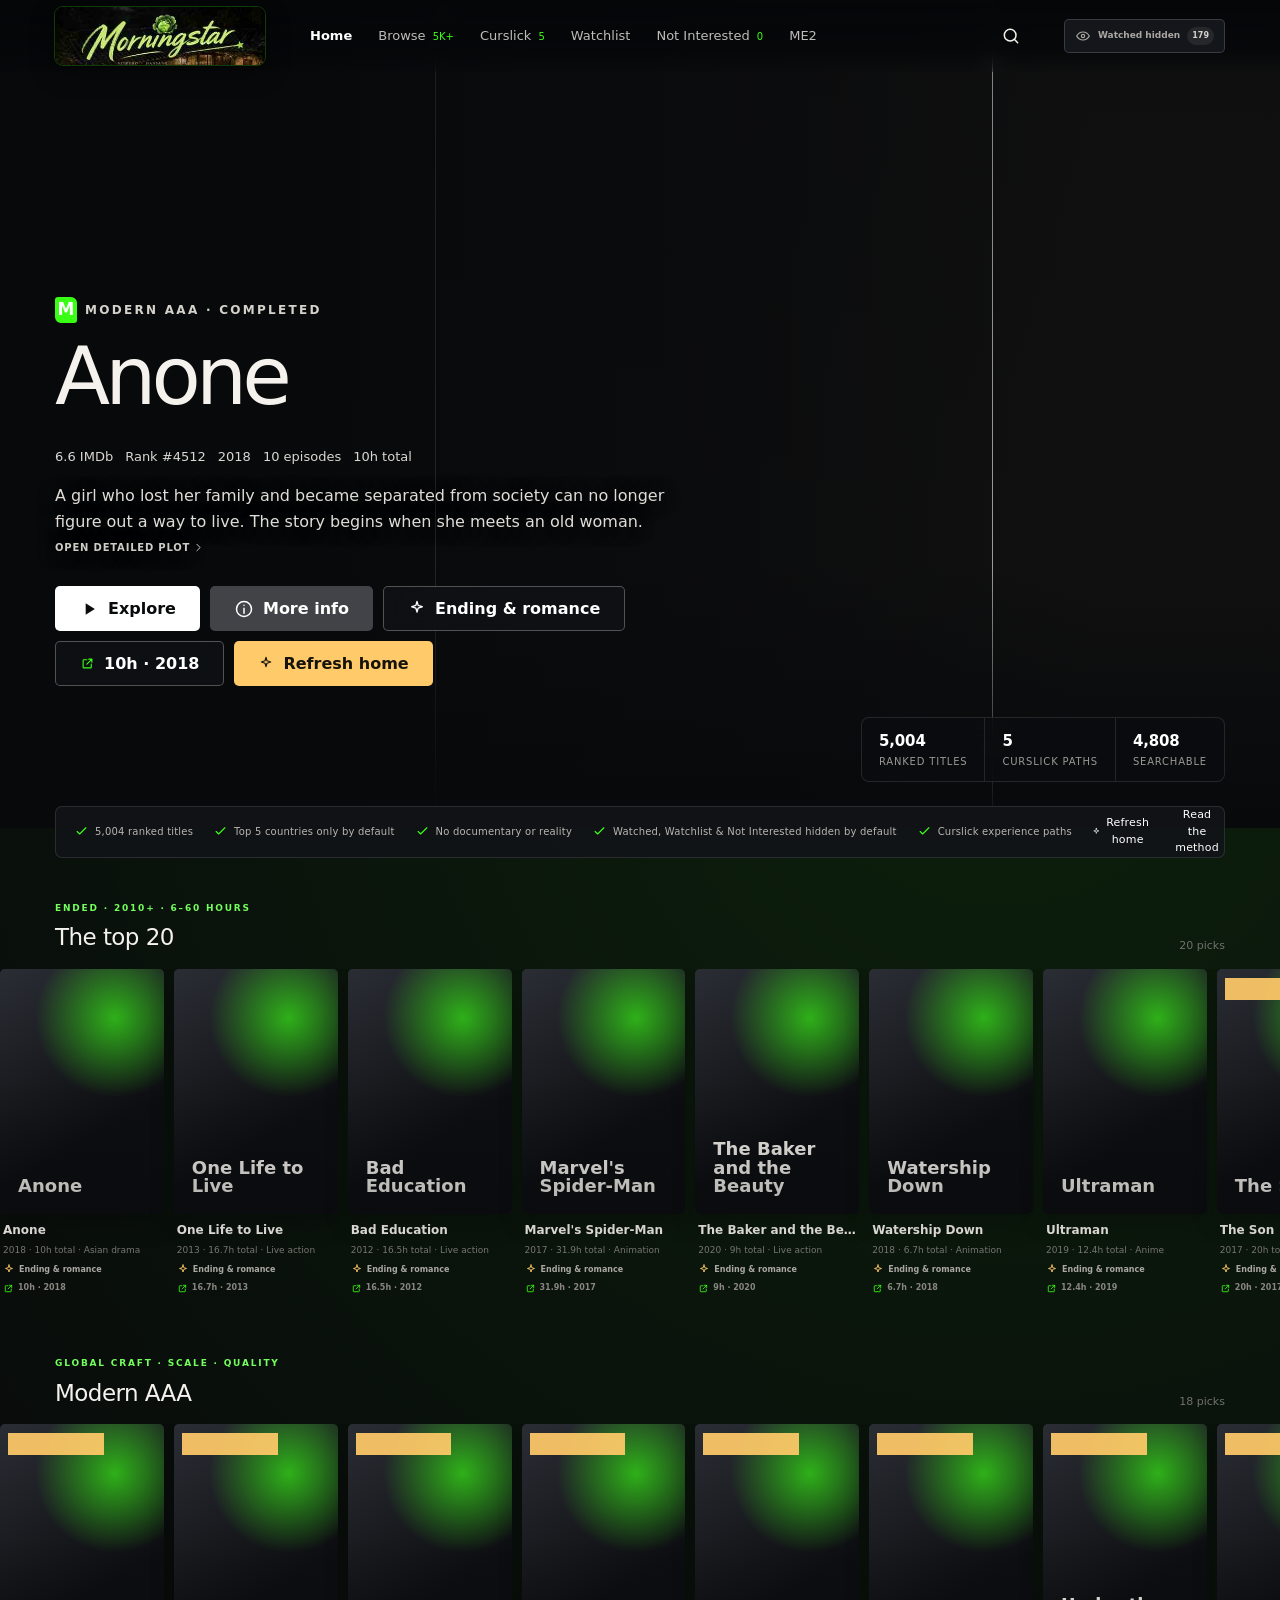
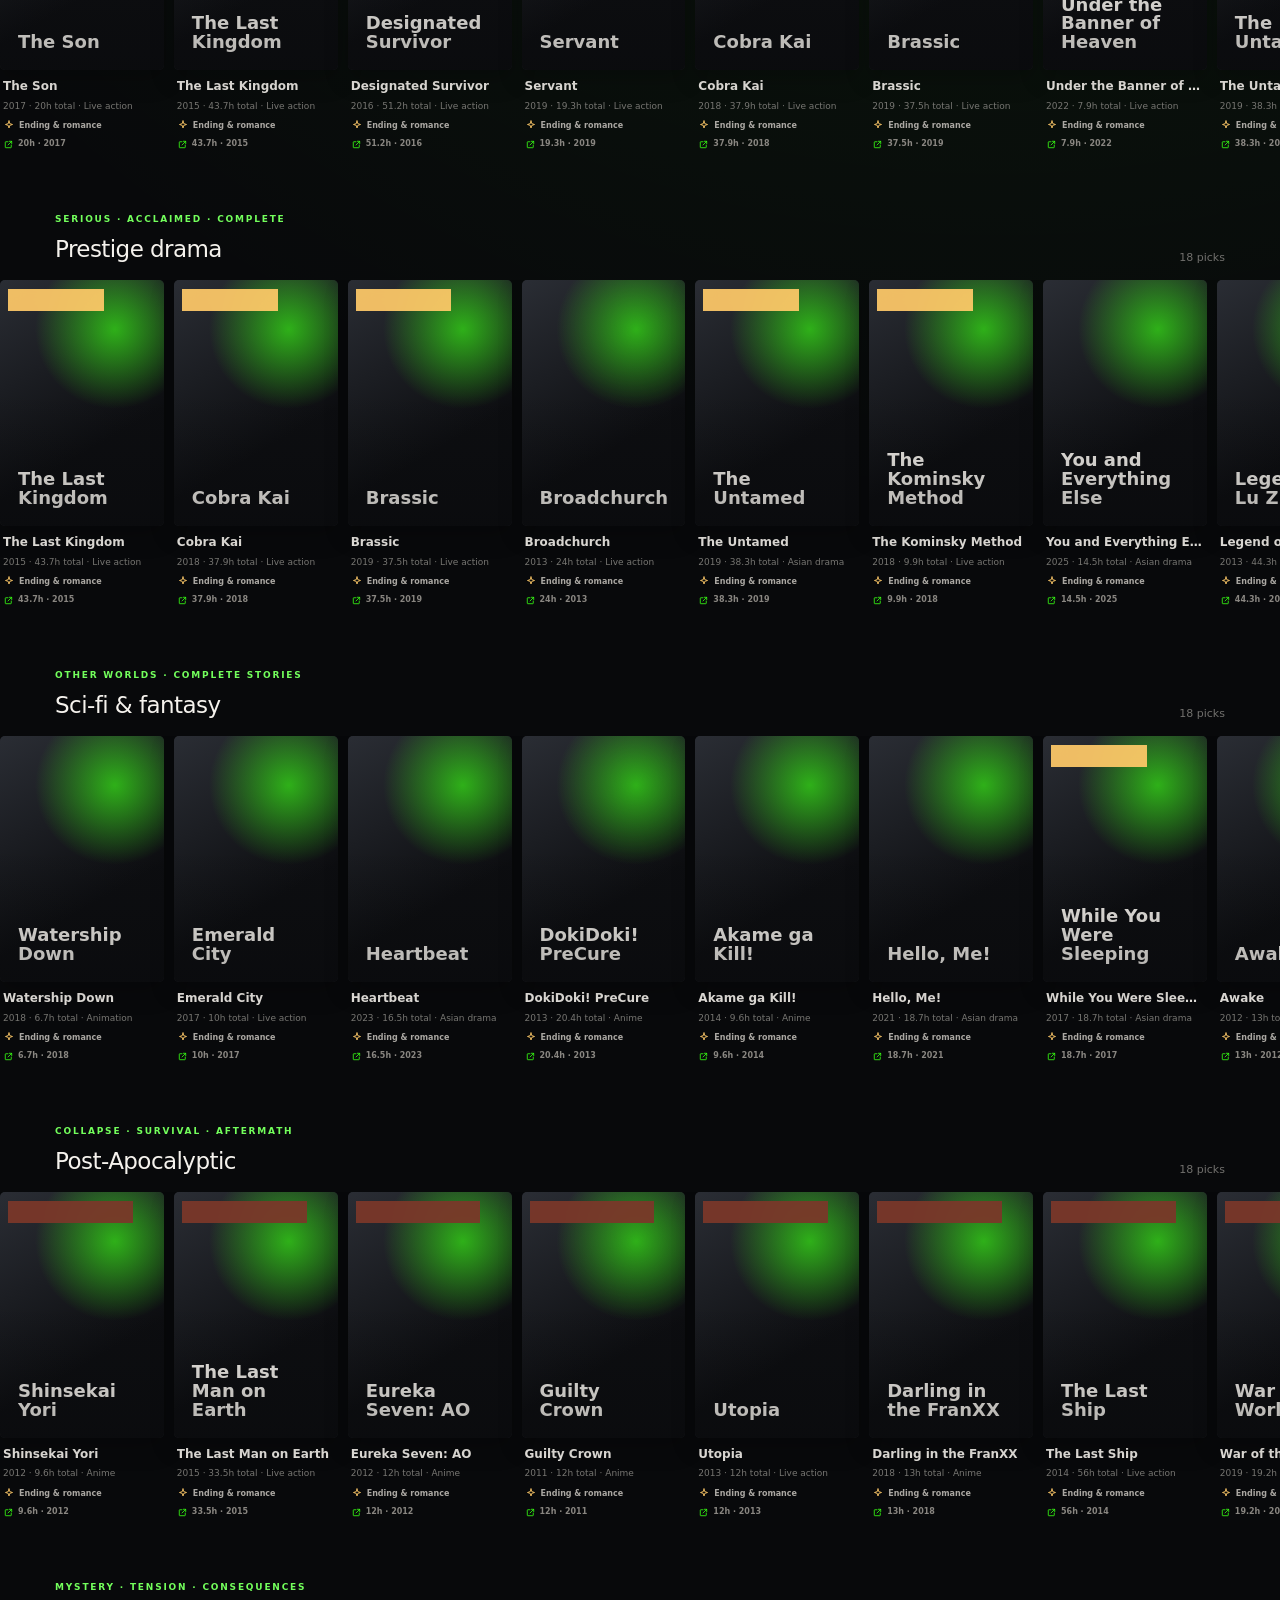
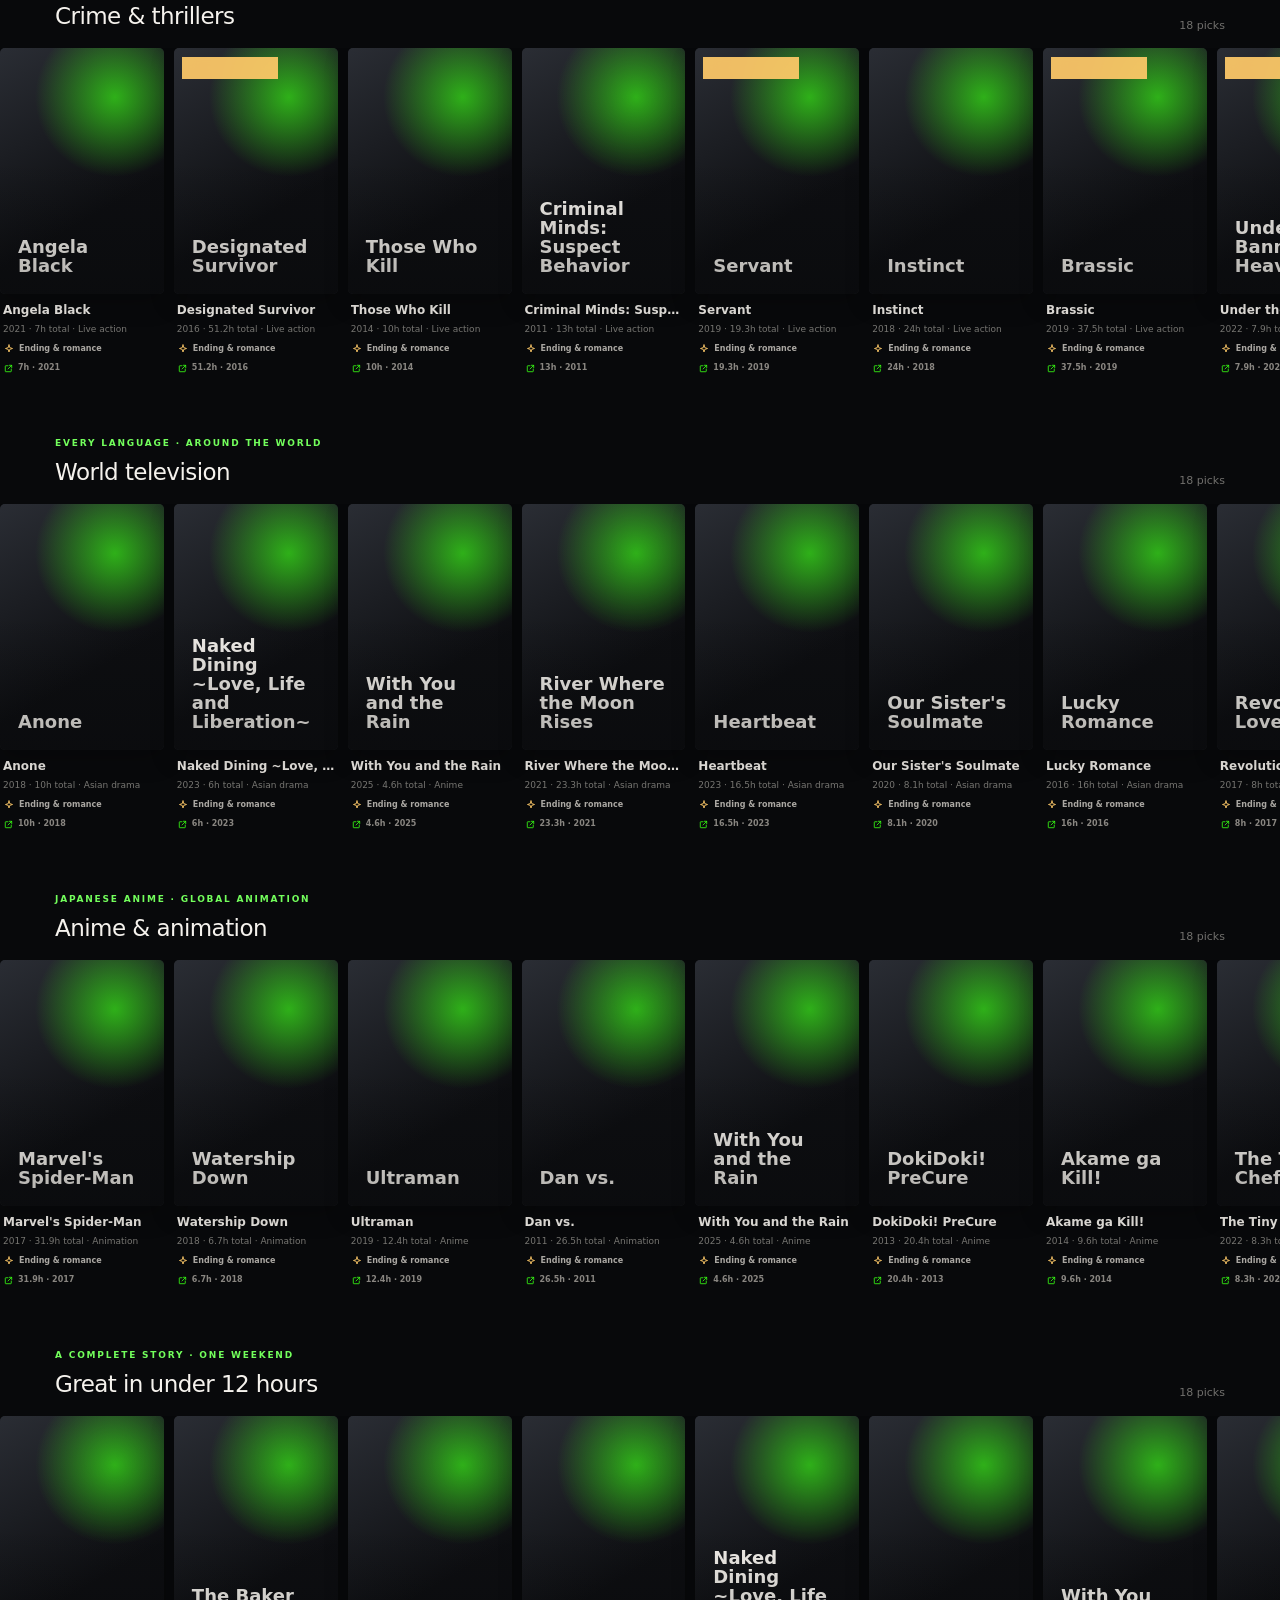
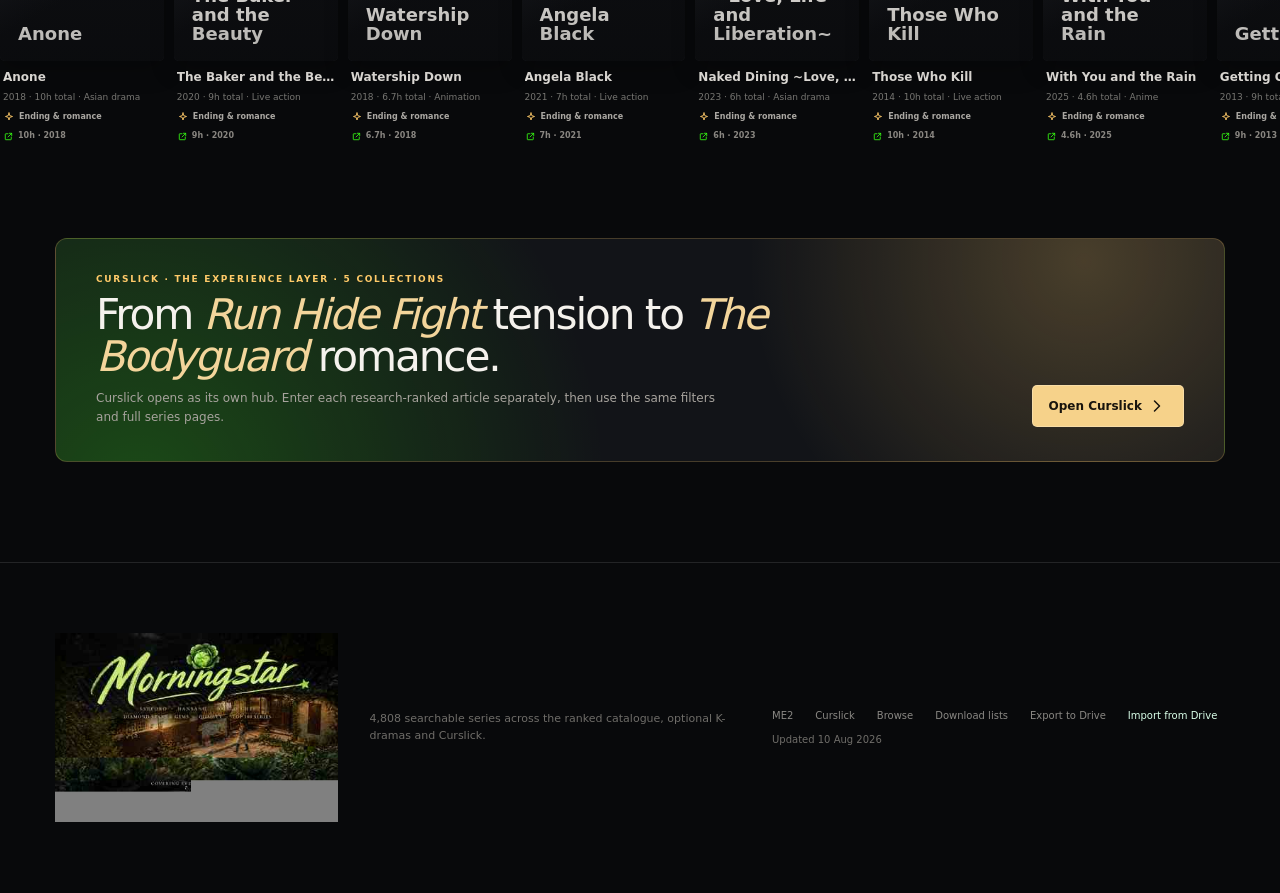
==== commit 62284ba2: "Add MyDramaList link beside IMDb in series detail A MyDramaList link now sits next to IMDb in the mo" ====
--- a/index.html
+++ b/index.html
@@ -1093,6 +1093,35 @@
         }
       }
 
+      /* MyDramaList sits beside IMDb. Styled like the ChatGPT actions rather
+         than the white primary IMDb button, so the row keeps one clear
+         primary. Its icon takes MDL's blue instead of the amber those links
+         use, to read as a database link rather than an ask-ChatGPT one. */
+      .mdl-action {
+        display: flex;
+        align-items: center;
+        gap: 7px;
+        min-height: 41px;
+        padding: 0 14px;
+        border: 1px solid #ffffff47;
+        border-radius: 4px;
+        background: #16181db8;
+        -webkit-backdrop-filter: blur(10px);
+        backdrop-filter: blur(10px);
+        color: #fff;
+        font-size: 12px;
+        font-weight: 700;
+        text-decoration: none;
+      }
+
+      .mdl-action svg {
+        color: #6bb3ff;
+      }
+
+      .mdl-action:hover {
+        background: #33363ed1;
+      }
+
       /* Genre and Curslick chips in the detail modal. A chip is a button only
          when there is existing research text to expand into — Curslick "why it
          belongs" copy, or Lesbian / GL inclusion evidence. Everything else is a
